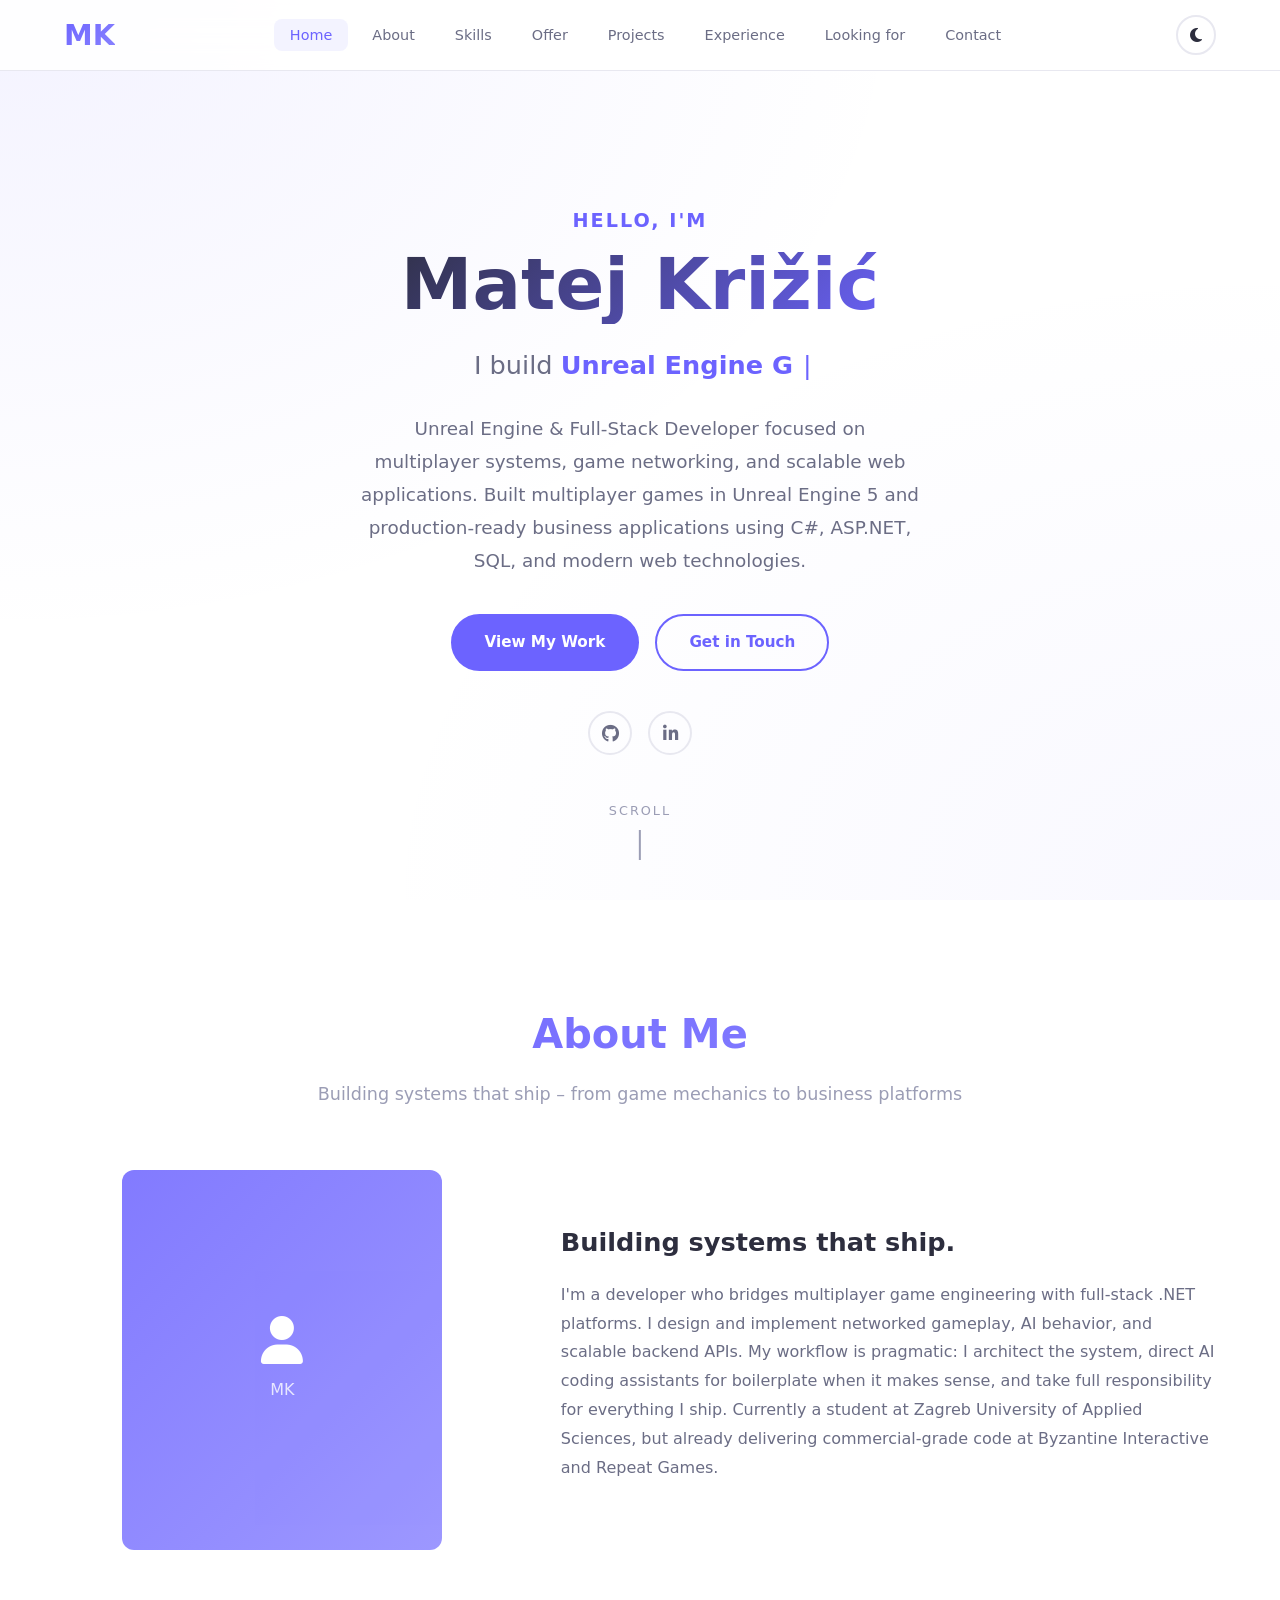
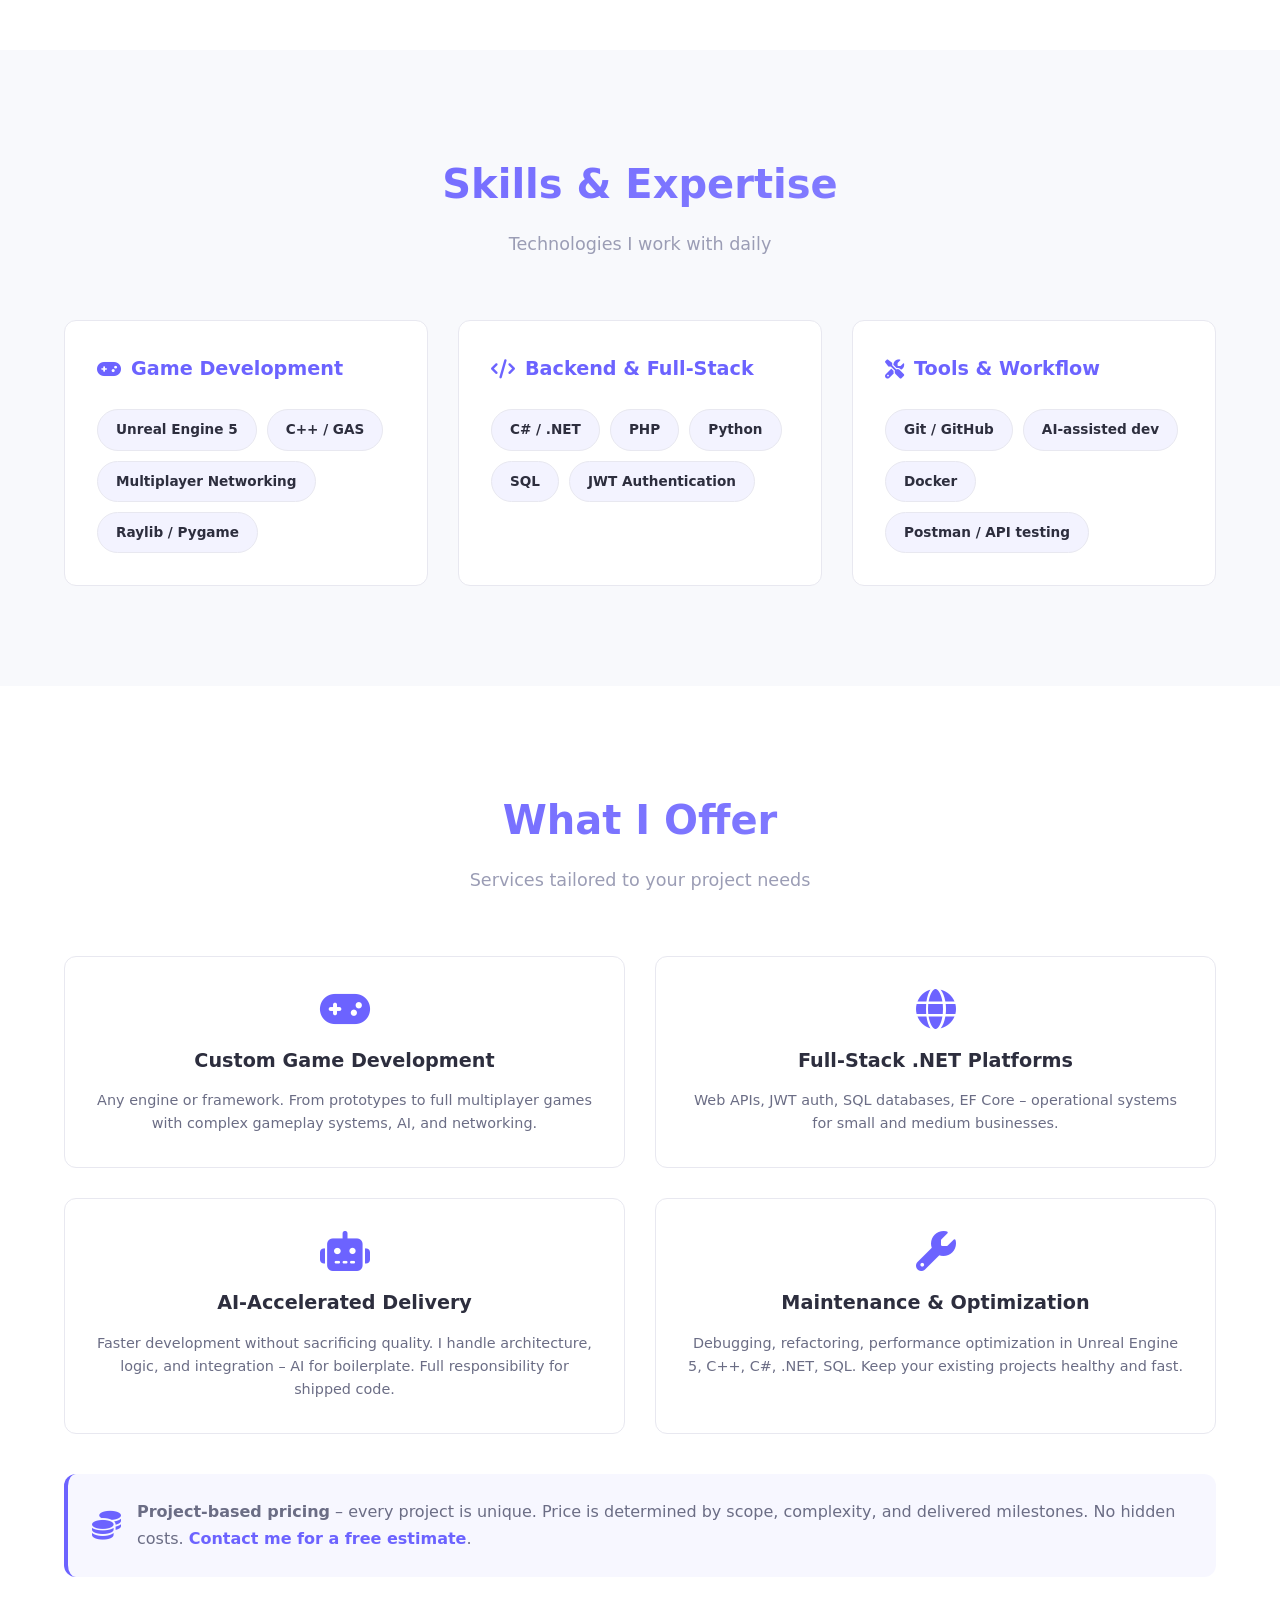
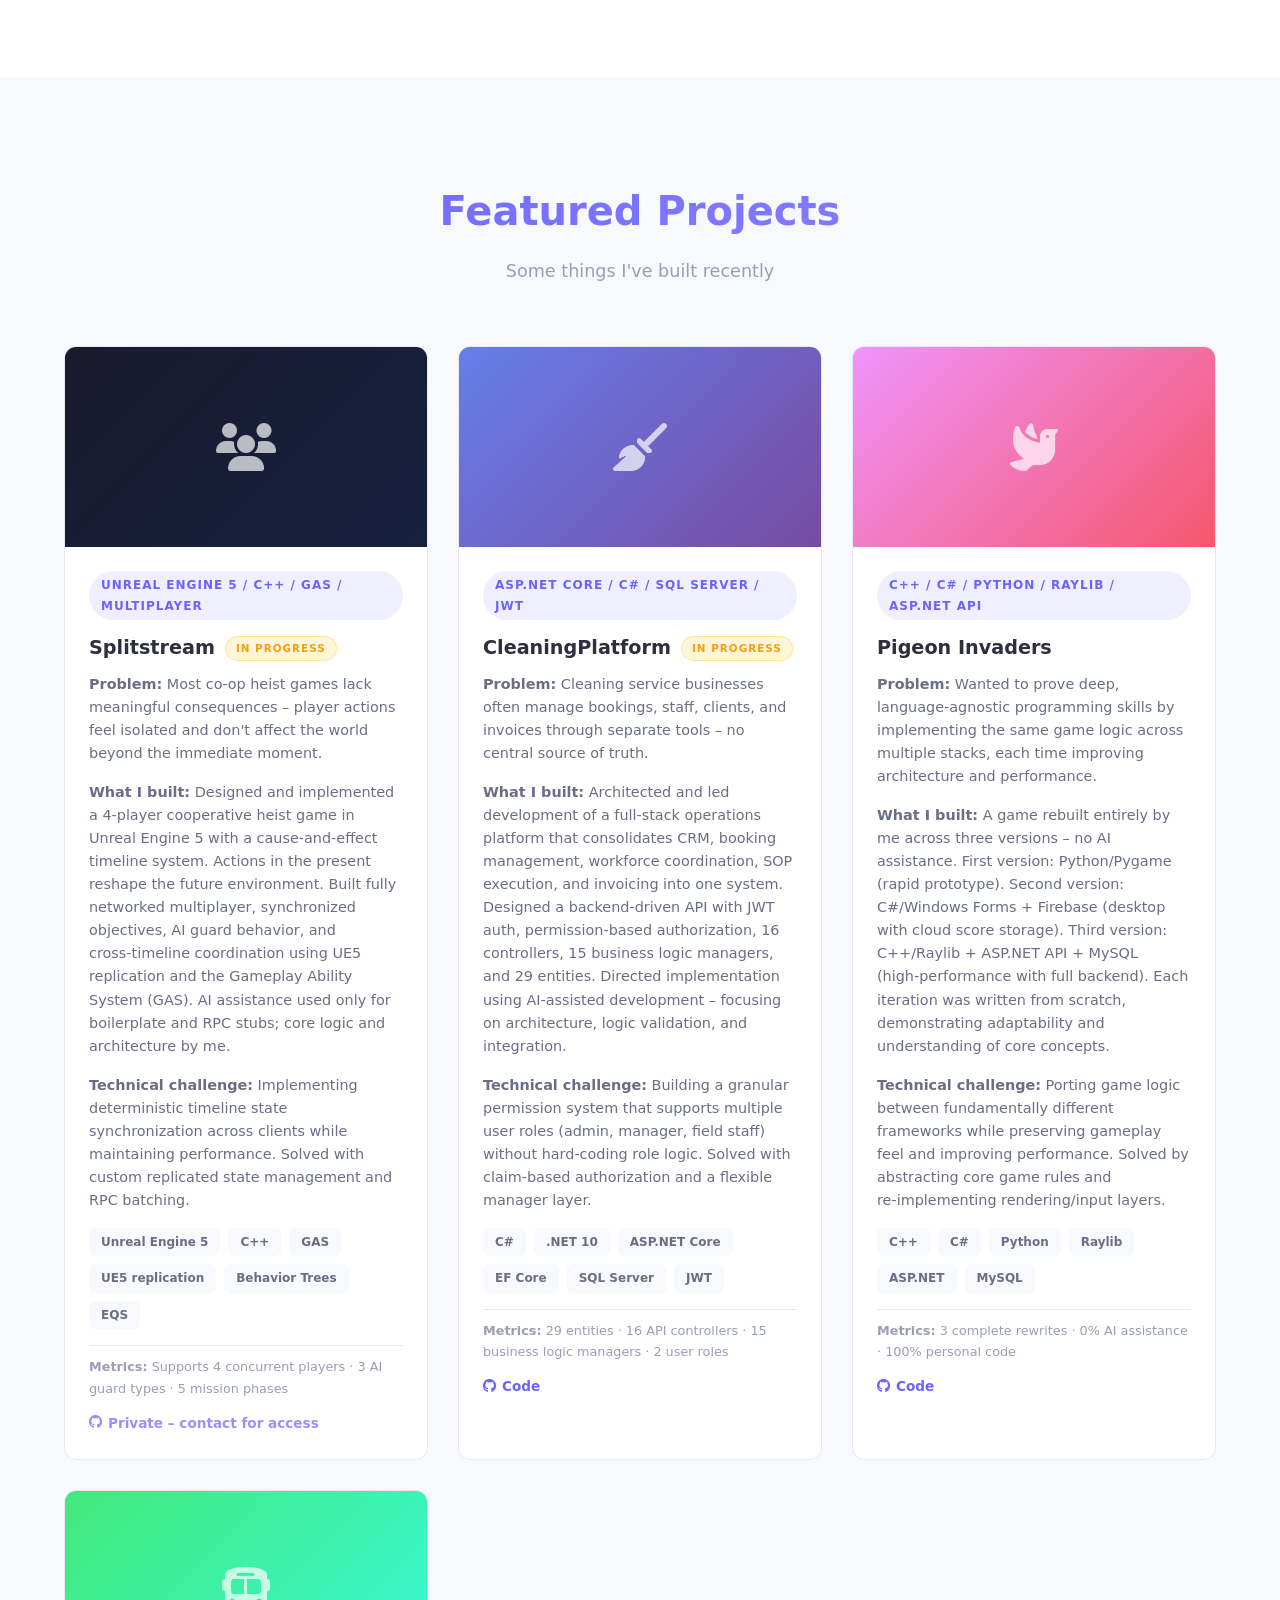
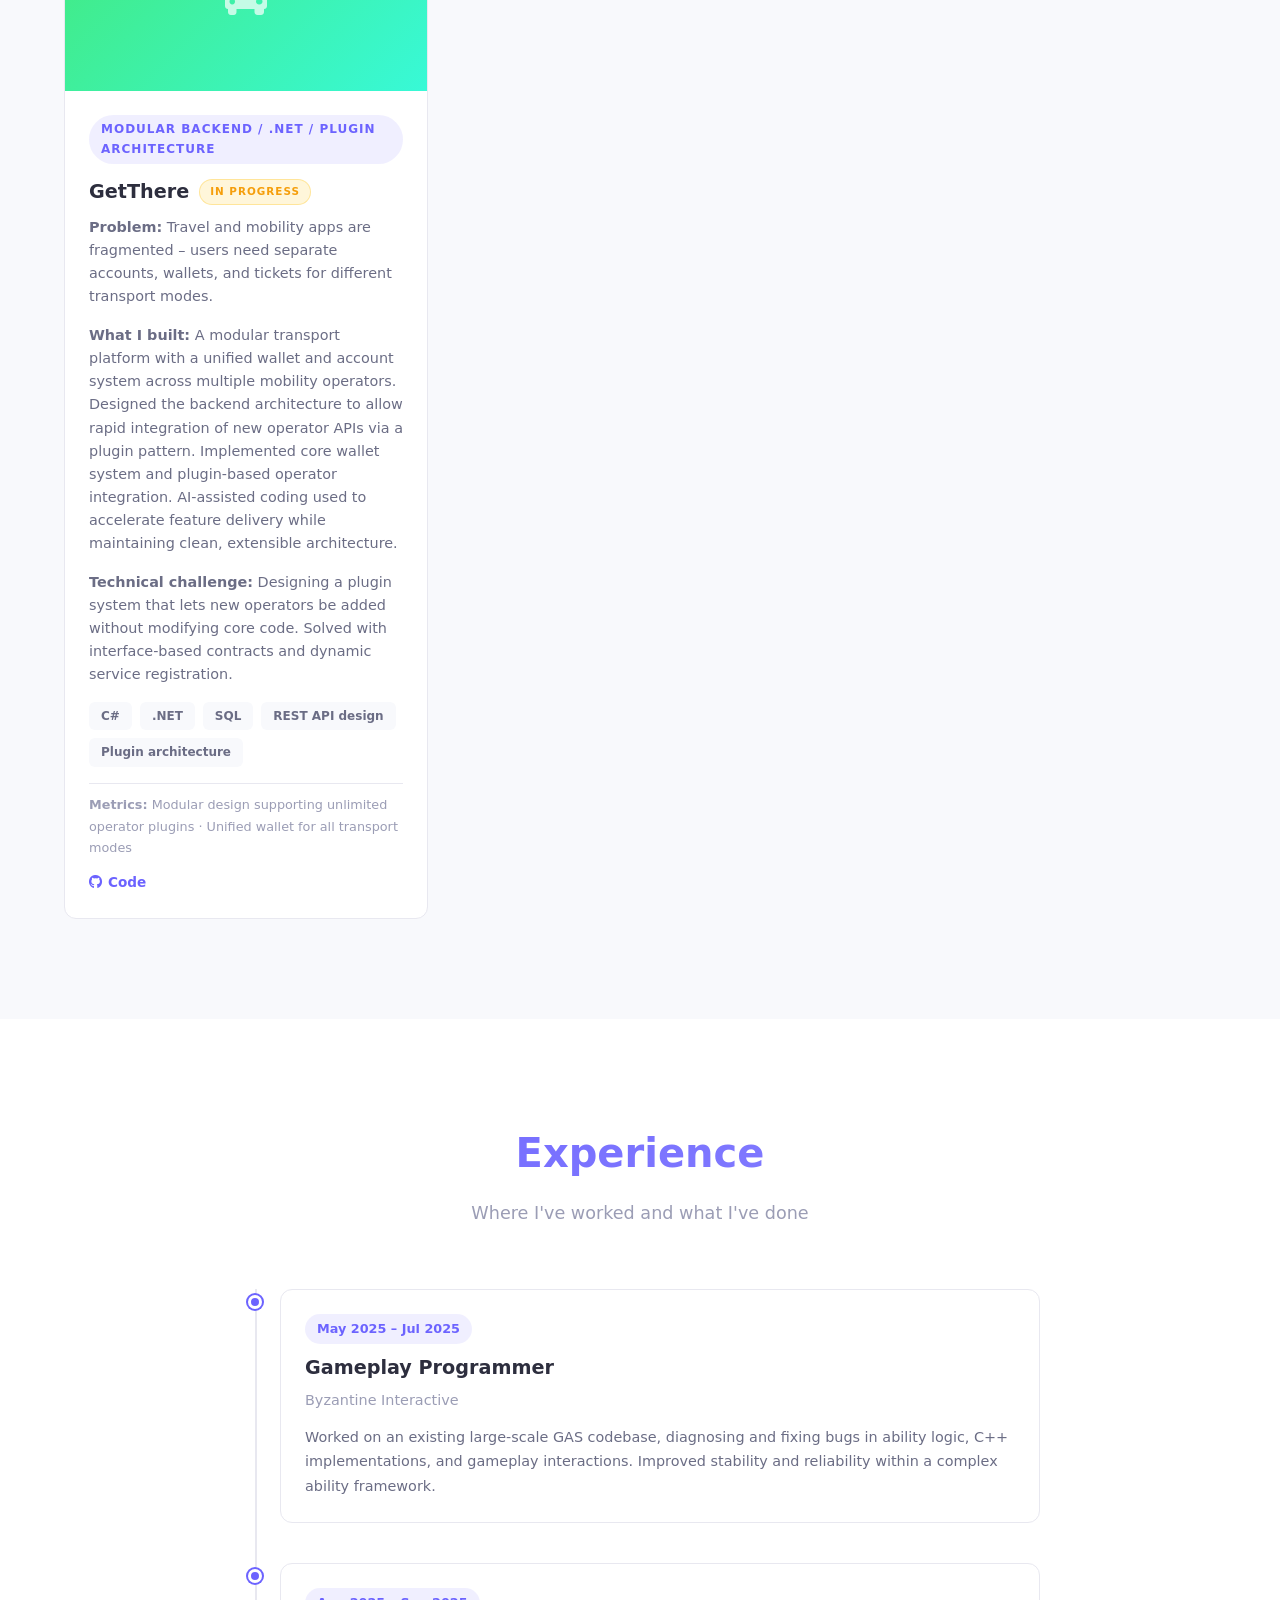
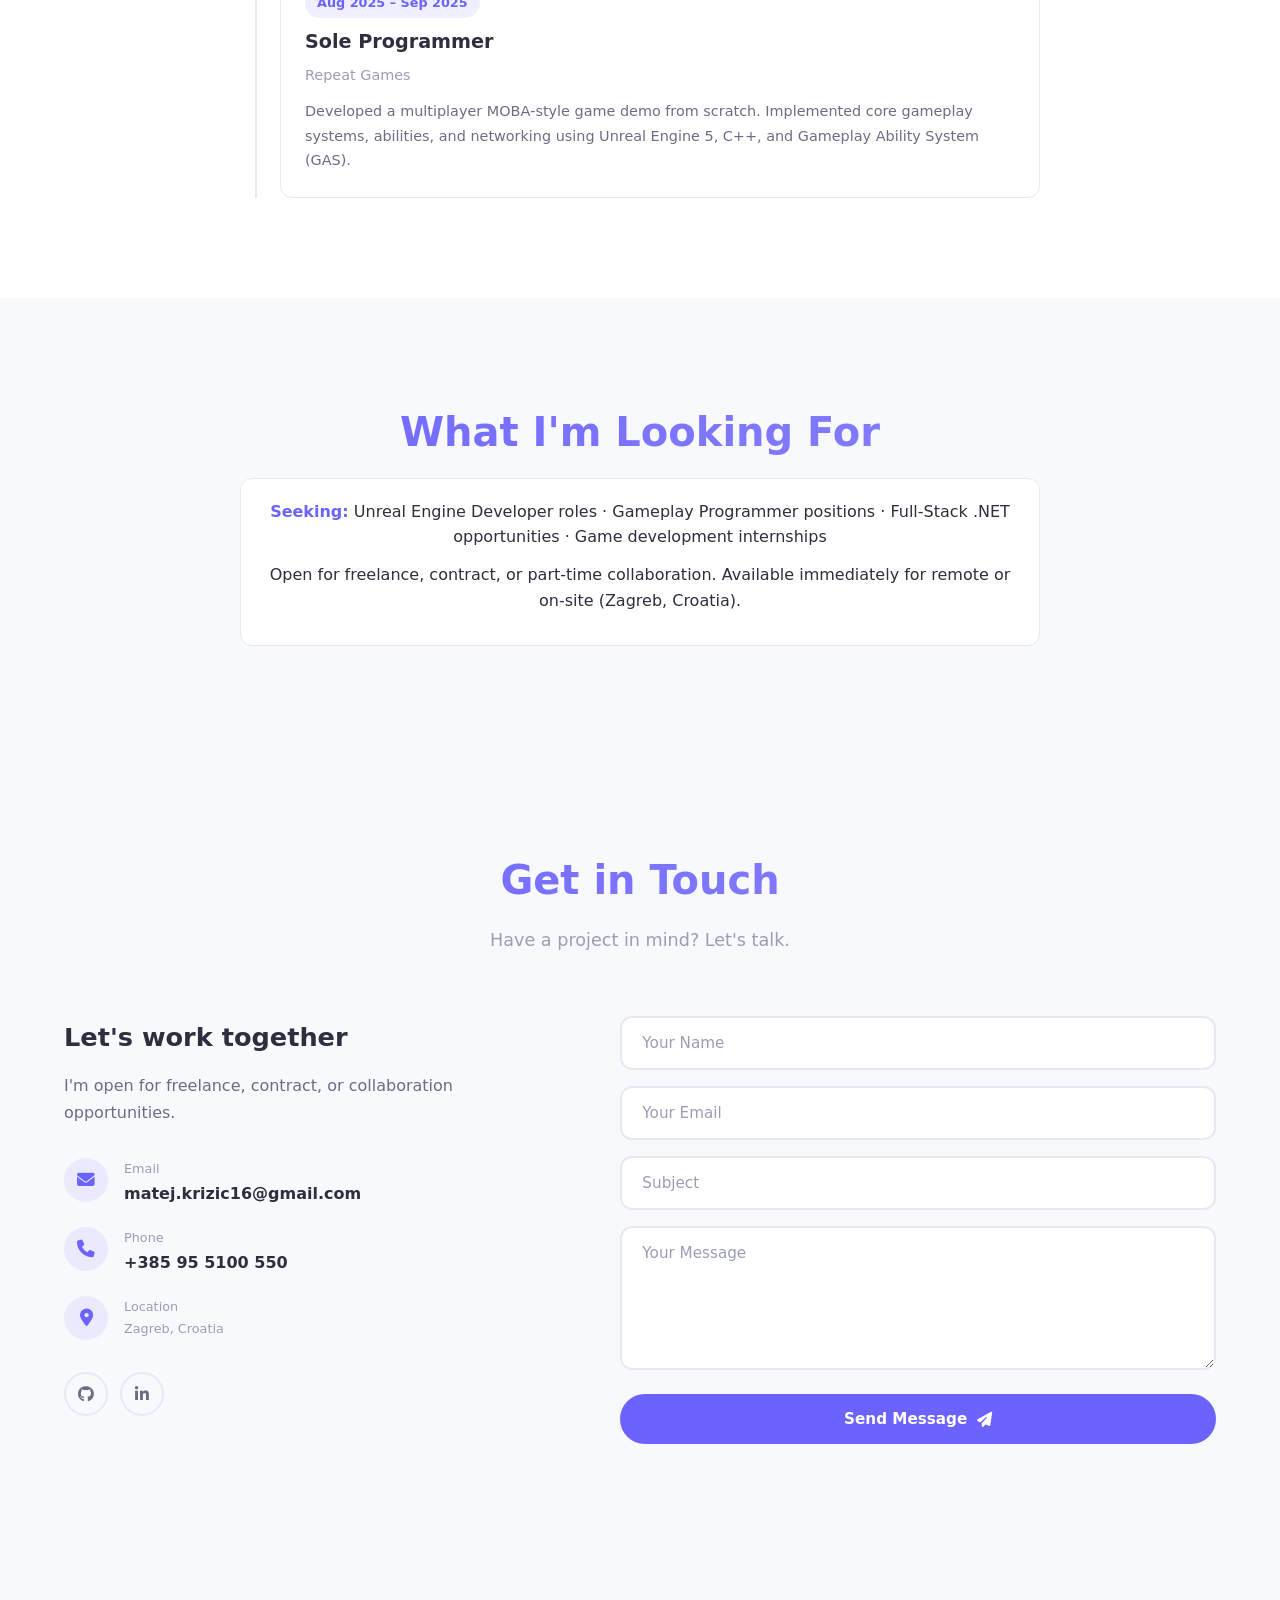
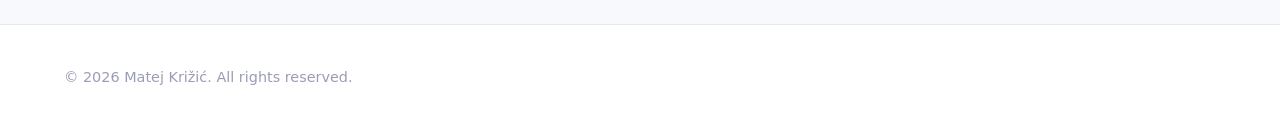
==== index.html @ d5dcfa25 "Use FormSubmit for contact form Replace the client-side simulated submit with a real POST to FormSub" ====
<!DOCTYPE html>
<html lang="en">
<head>
  <meta charset="UTF-8" />
  <meta name="viewport" content="width=device-width, initial-scale=1.0" />
  <title>Matej Križić | Game & Full‑Stack Dev</title>
  <link rel="stylesheet" href="styles.css" />
  <link rel="stylesheet" href="https://cdnjs.cloudflare.com/ajax/libs/font-awesome/6.5.0/css/all.min.css" />
</head>
<body>
  <!-- Navigation -->
  <nav class="navbar">
    <div class="nav-container">
      <a href="#" class="nav-logo">MK</a>
      <ul class="nav-menu" id="navMenu">
        <li><a href="#hero" class="nav-link active">Home</a></li>
        <li><a href="#about" class="nav-link">About</a></li>
        <li><a href="#skills" class="nav-link">Skills</a></li>
        <li><a href="#offer" class="nav-link">Offer</a></li>
        <li><a href="#projects" class="nav-link">Projects</a></li>
        <li><a href="#experience" class="nav-link">Experience</a></li>
        <li><a href="#looking" class="nav-link">Looking for</a></li>
        <li><a href="#contact" class="nav-link">Contact</a></li>
      </ul>
      <div class="nav-actions">
        <button id="themeToggle" class="theme-toggle" aria-label="Toggle theme">
          <i class="fas fa-moon"></i>
        </button>
        <button class="hamburger" id="hamburger" aria-label="Menu">
          <span></span><span></span><span></span>
        </button>
      </div>
    </div>
  </nav>

  <!-- Hero Section -->
  <section id="hero" class="hero">
    <div class="hero-bg"></div>
    <div class="hero-content">
      <p class="hero-greeting">Hello, I'm</p>
      <h1 class="hero-name">Matej Križić</h1>
      <div class="hero-tagline">
        <span class="static-text">I build </span>
        <span class="dynamic-text" id="dynamicText"></span>
        <span class="cursor">|</span>
      </div>
      <p class="hero-desc">Unreal Engine & Full‑Stack Developer focused on multiplayer systems, game networking, and scalable web applications. Built multiplayer games in Unreal Engine 5 and production‑ready business applications using C#, ASP.NET, SQL, and modern web technologies.</p>
      <div class="hero-buttons">
        <a href="#projects" class="btn btn-primary">View My Work</a>
        <a href="#contact" class="btn btn-outline">Get in Touch</a>
      </div>
      <div class="hero-socials">
        <a href="https://github.com/Traveler3114" target="_blank" aria-label="GitHub"><i class="fab fa-github"></i></a>
        <a href="https://www.linkedin.com/in/matej-kri%C5%BEi%C4%87-90550a30b/" target="_blank" aria-label="LinkedIn"><i class="fab fa-linkedin-in"></i></a>
      </div>
    </div>
    <div class="scroll-indicator">
      <span>Scroll</span>
      <div class="scroll-arrow"></div>
    </div>
  </section>

  <!-- About Section -->
  <section id="about" class="section">
    <div class="container">
      <h2 class="section-title reveal">About Me</h2>
      <p class="section-subtitle reveal">Building systems that ship – from game mechanics to business platforms</p>
      <div class="about-grid">
        <div class="about-image reveal">
          <div class="about-img-placeholder">
            <i class="fas fa-user"></i>
            <span>MK</span>
          </div>
        </div>
        <div class="about-text reveal">
          <h3>Building systems that ship.</h3>
          <p>
            I'm a developer who bridges multiplayer game engineering with full‑stack .NET platforms. I design and implement networked gameplay, AI behavior, and scalable backend APIs. My workflow is pragmatic: I architect the system, direct AI coding assistants for boilerplate when it makes sense, and take full responsibility for everything I ship. Currently a student at Zagreb University of Applied Sciences, but already delivering commercial‑grade code at Byzantine Interactive and Repeat Games.
          </p>
        </div>
      </div>
    </div>
  </section>

  <!-- Skills Section -->
  <section id="skills" class="section alt-section">
    <div class="container">
      <h2 class="section-title reveal">Skills & Expertise</h2>
      <p class="section-subtitle reveal">Technologies I work with daily</p>
      <div class="skills-grid">
        <div class="skill-category reveal">
          <h3><i class="fas fa-gamepad"></i> Game Development</h3>
          <div class="skill-tags">
            <span class="skill-tag">Unreal Engine 5</span>
            <span class="skill-tag">C++ / GAS</span>
            <span class="skill-tag">Multiplayer Networking</span>
            <span class="skill-tag">Raylib / Pygame</span>
          </div>
        </div>
        <div class="skill-category reveal">
          <h3><i class="fas fa-code"></i> Backend & Full‑Stack</h3>
          <div class="skill-tags">
            <span class="skill-tag">C# / .NET</span>
            <span class="skill-tag">PHP</span>
            <span class="skill-tag">Python</span>
            <span class="skill-tag">SQL</span>
            <span class="skill-tag">JWT Authentication</span>
          </div>
        </div>
        <div class="skill-category reveal">
          <h3><i class="fas fa-tools"></i> Tools & Workflow</h3>
          <div class="skill-tags">
            <span class="skill-tag">Git / GitHub</span>
            <span class="skill-tag">AI-assisted dev</span>
            <span class="skill-tag">Docker</span>
            <span class="skill-tag">Postman / API testing</span>
          </div>
        </div>
      </div>
    </div>
  </section>

  <!-- What I Offer Section -->
  <section id="offer" class="section">
    <div class="container">
      <h2 class="section-title reveal">What I Offer</h2>
      <p class="section-subtitle reveal">Services tailored to your project needs</p>
      <div class="offer-grid">
        <div class="offer-card reveal">
          <i class="fas fa-gamepad"></i>
          <h3>Custom Game Development</h3>
          <p>Any engine or framework. From prototypes to full multiplayer games with complex gameplay systems, AI, and networking.</p>
        </div>
        <div class="offer-card reveal">
          <i class="fas fa-globe"></i>
          <h3>Full‑Stack .NET Platforms</h3>
          <p>Web APIs, JWT auth, SQL databases, EF Core – operational systems for small and medium businesses.</p>
        </div>
        <div class="offer-card reveal">
          <i class="fas fa-robot"></i>
          <h3>AI‑Accelerated Delivery</h3>
          <p>Faster development without sacrificing quality. I handle architecture, logic, and integration – AI for boilerplate. Full responsibility for shipped code.</p>
        </div>
        <div class="offer-card reveal">
          <i class="fas fa-wrench"></i>
          <h3>Maintenance & Optimization</h3>
          <p>Debugging, refactoring, performance optimization in Unreal Engine 5, C++, C#, .NET, SQL. Keep your existing projects healthy and fast.</p>
        </div>
      </div>
      <div class="pricing-note reveal">
        <i class="fas fa-coins"></i>
        <p><strong>Project‑based pricing</strong> – every project is unique. Price is determined by scope, complexity, and delivered milestones. No hidden costs. <a href="#contact">Contact me for a free estimate</a>.</p>
      </div>
    </div>
  </section>

  <!-- Projects Section -->
  <section id="projects" class="section alt-section">
    <div class="container">
      <h2 class="section-title reveal">Featured Projects</h2>
      <p class="section-subtitle reveal">Some things I've built recently</p>
      <div class="projects-grid">
        <!-- Splitstream (private) -->
        <div class="project-card reveal" data-category="gamedev">
          <div class="project-img" style="background: linear-gradient(135deg, #1a1a2e, #16213e);">
            <i class="fas fa-users"></i>
          </div>
          <div class="project-info">
            <span class="project-tag">Unreal Engine 5 / C++ / GAS / Multiplayer</span>
            <h3>Splitstream <span class="project-status">In Progress</span></h3>
            <p><strong>Problem:</strong> Most co‑op heist games lack meaningful consequences – player actions feel isolated and don't affect the world beyond the immediate moment.</p>
            <p><strong>What I built:</strong> Designed and implemented a 4‑player cooperative heist game in Unreal Engine 5 with a cause‑and‑effect timeline system. Actions in the present reshape the future environment. Built fully networked multiplayer, synchronized objectives, AI guard behavior, and cross‑timeline coordination using UE5 replication and the Gameplay Ability System (GAS). AI assistance used only for boilerplate and RPC stubs; core logic and architecture by me.</p>
            <p><strong>Technical challenge:</strong> Implementing deterministic timeline state synchronization across clients while maintaining performance. Solved with custom replicated state management and RPC batching.</p>
            <div class="project-tech">
              <span>Unreal Engine 5</span><span>C++</span><span>GAS</span><span>UE5 replication</span><span>Behavior Trees</span><span>EQS</span>
            </div>
            <div class="project-metrics"><strong>Metrics:</strong> Supports 4 concurrent players · 3 AI guard types · 5 mission phases</div>
            <div class="project-links">
              <a href="#" class="project-link" style="opacity:0.7;"><i class="fab fa-github"></i> Private – contact for access</a>
            </div>
          </div>
        </div>

        <!-- CleaningPlatform (public) -->
        <div class="project-card reveal" data-category="fullstack">
          <div class="project-img" style="background: linear-gradient(135deg, #667eea, #764ba2);">
            <i class="fas fa-broom"></i>
          </div>
          <div class="project-info">
            <span class="project-tag">ASP.NET Core / C# / SQL Server / JWT</span>
            <h3>CleaningPlatform <span class="project-status">In Progress</span></h3>
            <p><strong>Problem:</strong> Cleaning service businesses often manage bookings, staff, clients, and invoices through separate tools – no central source of truth.</p>
            <p><strong>What I built:</strong> Architected and led development of a full‑stack operations platform that consolidates CRM, booking management, workforce coordination, SOP execution, and invoicing into one system. Designed a backend‑driven API with JWT auth, permission‑based authorization, 16 controllers, 15 business logic managers, and 29 entities. Directed implementation using AI‑assisted development – focusing on architecture, logic validation, and integration.</p>
            <p><strong>Technical challenge:</strong> Building a granular permission system that supports multiple user roles (admin, manager, field staff) without hard‑coding role logic. Solved with claim‑based authorization and a flexible manager layer.</p>
            <div class="project-tech">
              <span>C#</span><span>.NET 10</span><span>ASP.NET Core</span><span>EF Core</span><span>SQL Server</span><span>JWT</span>
            </div>
            <div class="project-metrics"><strong>Metrics:</strong> 29 entities · 16 API controllers · 15 business logic managers · 2 user roles</div>
            <div class="project-links">
              <a href="https://github.com/Traveler3114/CleaningPlatform" target="_blank" class="project-link"><i class="fab fa-github"></i> Code</a>
            </div>
          </div>
        </div>

        <!-- Pigeon Invaders (public, no AI) -->
        <div class="project-card reveal" data-category="gamedev">
          <div class="project-img" style="background: linear-gradient(135deg, #f093fb, #f5576c);">
            <i class="fas fa-dove"></i>
          </div>
          <div class="project-info">
            <span class="project-tag">C++ / C# / Python / Raylib / ASP.NET API</span>
            <h3>Pigeon Invaders</h3>
            <p><strong>Problem:</strong> Wanted to prove deep, language‑agnostic programming skills by implementing the same game logic across multiple stacks, each time improving architecture and performance.</p>
            <p><strong>What I built:</strong> A game rebuilt entirely by me across three versions – no AI assistance. First version: Python/Pygame (rapid prototype). Second version: C#/Windows Forms + Firebase (desktop with cloud score storage). Third version: C++/Raylib + ASP.NET API + MySQL (high‑performance with full backend). Each iteration was written from scratch, demonstrating adaptability and understanding of core concepts.</p>
            <p><strong>Technical challenge:</strong> Porting game logic between fundamentally different frameworks while preserving gameplay feel and improving performance. Solved by abstracting core game rules and re‑implementing rendering/input layers.</p>
            <div class="project-tech">
              <span>C++</span><span>C#</span><span>Python</span><span>Raylib</span><span>ASP.NET</span><span>MySQL</span>
            </div>
            <div class="project-metrics"><strong>Metrics:</strong> 3 complete rewrites · 0% AI assistance · 100% personal code</div>
            <div class="project-links">
              <a href="https://github.com/Traveler3114/PigeonInvaders" target="_blank" class="project-link"><i class="fab fa-github"></i> Code</a>
            </div>
          </div>
        </div>

        <!-- GetThere (public) -->
        <div class="project-card reveal" data-category="fullstack">
          <div class="project-img" style="background: linear-gradient(135deg, #43e97b, #38f9d7);">
            <i class="fas fa-bus"></i>
          </div>
          <div class="project-info">
            <span class="project-tag">Modular backend / .NET / Plugin architecture</span>
            <h3>GetThere <span class="project-status">In Progress</span></h3>
            <p><strong>Problem:</strong> Travel and mobility apps are fragmented – users need separate accounts, wallets, and tickets for different transport modes.</p>
            <p><strong>What I built:</strong> A modular transport platform with a unified wallet and account system across multiple mobility operators. Designed the backend architecture to allow rapid integration of new operator APIs via a plugin pattern. Implemented core wallet system and plugin‑based operator integration. AI‑assisted coding used to accelerate feature delivery while maintaining clean, extensible architecture.</p>
            <p><strong>Technical challenge:</strong> Designing a plugin system that lets new operators be added without modifying core code. Solved with interface‑based contracts and dynamic service registration.</p>
            <div class="project-tech">
              <span>C#</span><span>.NET</span><span>SQL</span><span>REST API design</span><span>Plugin architecture</span>
            </div>
            <div class="project-metrics"><strong>Metrics:</strong> Modular design supporting unlimited operator plugins · Unified wallet for all transport modes</div>
            <div class="project-links">
              <a href="https://github.com/Traveler3114/GetThere" target="_blank" class="project-link"><i class="fab fa-github"></i> Code</a>
            </div>
          </div>
        </div>
      </div>
    </div>
  </section>

  <!-- Experience Section -->
  <section id="experience" class="section">
    <div class="container">
      <h2 class="section-title reveal">Experience</h2>
      <p class="section-subtitle reveal">Where I've worked and what I've done</p>
      <div class="timeline">
        <div class="timeline-item reveal">
          <div class="timeline-dot"></div>
          <div class="timeline-content">
            <span class="timeline-year">May 2025 – Jul 2025</span>
            <h3>Gameplay Programmer</h3>
            <span class="timeline-company">Byzantine Interactive</span>
            <p>Worked on an existing large‑scale GAS codebase, diagnosing and fixing bugs in ability logic, C++ implementations, and gameplay interactions. Improved stability and reliability within a complex ability framework.</p>
          </div>
        </div>
        <div class="timeline-item reveal">
          <div class="timeline-dot"></div>
          <div class="timeline-content">
            <span class="timeline-year">Aug 2025 – Sep 2025</span>
            <h3>Sole Programmer</h3>
            <span class="timeline-company">Repeat Games</span>
            <p>Developed a multiplayer MOBA‑style game demo from scratch. Implemented core gameplay systems, abilities, and networking using Unreal Engine 5, C++, and Gameplay Ability System (GAS).</p>
          </div>
        </div>
      </div>
    </div>
  </section>

  <!-- What I'm looking for section -->
  <section id="looking" class="section alt-section">
    <div class="container">
      <h2 class="section-title reveal">What I'm Looking For</h2>
      <div class="looking-content reveal">
        <p><strong>Seeking:</strong> Unreal Engine Developer roles · Gameplay Programmer positions · Full‑Stack .NET opportunities · Game development internships</p>
        <p>Open for freelance, contract, or part‑time collaboration. Available immediately for remote or on‑site (Zagreb, Croatia).</p>
      </div>
    </div>
  </section>

    <!-- Contact Section -->
  <section id="contact" class="section alt-section">
    <div class="container">
      <h2 class="section-title reveal">Get in Touch</h2>
      <p class="section-subtitle reveal">Have a project in mind? Let's talk.</p>
      <div class="contact-grid">
        <div class="contact-info reveal">
          <h3>Let's work together</h3>
          <p>I'm open for freelance, contract, or collaboration opportunities.</p>
          <div class="contact-detail">
            <i class="fas fa-envelope"></i>
            <div>
              <span>Email</span>
              <a href="mailto:matej.krizic16@gmail.com">matej.krizic16@gmail.com</a>
            </div>
          </div>
          <div class="contact-detail">
            <i class="fas fa-phone"></i>
            <div>
              <span>Phone</span>
              <a href="tel:+385955100550">+385 95 5100 550</a>
            </div>
          </div>
          <div class="contact-detail">
            <i class="fas fa-map-marker-alt"></i>
            <div>
              <span>Location</span>
              <span>Zagreb, Croatia</span>
            </div>
          </div>
          <div class="contact-socials">
            <a href="https://github.com/Traveler3114" target="_blank" aria-label="GitHub"><i class="fab fa-github"></i></a>
            <a href="https://www.linkedin.com/in/matej-kri%C5%BEi%C4%87-90550a30b/" target="_blank" aria-label="LinkedIn"><i class="fab fa-linkedin-in"></i></a>
          </div>
        </div>
        <form class="contact-form reveal" action="https://formsubmit.co/matej.krizic16@gmail.com" method="POST">
          <!-- FormSubmit configuration -->
          <input type="hidden" name="_captcha" value="false">
          <input type="hidden" name="_subject" value="New message from your portfolio!">
          <div class="form-group">
            <input type="text" name="name" id="name" placeholder="Your Name" required />
          </div>
          <div class="form-group">
            <input type="email" name="email" id="email" placeholder="Your Email" required />
          </div>
          <div class="form-group">
            <input type="text" name="subject" id="subject" placeholder="Subject" />
          </div>
          <div class="form-group">
            <textarea name="message" id="message" rows="6" placeholder="Your Message" required></textarea>
          </div>
          <button type="submit" class="btn btn-primary btn-block">
            <span>Send Message</span>
            <i class="fas fa-paper-plane"></i>
          </button>
        </form>
      </div>
    </div>
  </section>

  <!-- Footer -->
  <footer class="footer">
    <div class="container">
      <div class="footer-content">
        <p>&copy; 2026 Matej Križić. All rights reserved.</p>
      </div>
    </div>
  </footer>

  <!-- Back to Top -->
  <button id="backToTop" class="back-to-top" aria-label="Back to top">
    <i class="fas fa-arrow-up"></i>
  </button>

  <script src="script.js"></script>
</body>
</html>
---- styles.css ----
/* ========== CSS Variables ========== */
:root {
  --primary: #6c63ff;
  --primary-dark: #5a52d5;
  --primary-light: #8b85ff;
  --bg: #ffffff;
  --bg-alt: #f8f9fc;
  --text: #2d2e3e;
  --text-light: #6b6d85;
  --text-muted: #9b9db5;
  --border: #e8e8f0;
  --card-bg: #ffffff;
  --nav-bg: rgba(255, 255, 255, 0.9);
  --shadow: 0 4px 20px rgba(0, 0, 0, 0.06);
  --shadow-lg: 0 12px 40px rgba(0, 0, 0, 0.1);
  --radius: 12px;
  --transition: 0.3s cubic-bezier(0.4, 0, 0.2, 1);
  --font: 'Segoe UI', system-ui, -apple-system, sans-serif;
}

[data-theme="dark"] {
  --primary: #8b85ff;
  --primary-dark: #6c63ff;
  --primary-light: #a8a3ff;
  --bg: #0f0f1a;
  --bg-alt: #1a1a2e;
  --text: #e8e8f0;
  --text-light: #a0a0b8;
  --text-muted: #6b6d85;
  --border: #2a2a3e;
  --card-bg: #1a1a2e;
  --nav-bg: rgba(15, 15, 26, 0.9);
  --shadow: 0 4px 20px rgba(0, 0, 0, 0.3);
  --shadow-lg: 0 12px 40px rgba(0, 0, 0, 0.5);
}

/* ========== Reset & Base ========== */
*, *::before, *::after {
  margin: 0;
  padding: 0;
  box-sizing: border-box;
}

html {
  scroll-behavior: smooth;
  font-size: 16px;
}

body {
  font-family: var(--font);
  background: var(--bg);
  color: var(--text);
  line-height: 1.7;
  overflow-x: hidden;
  transition: background var(--transition), color var(--transition);
}

a {
  color: inherit;
  text-decoration: none;
}

ul { list-style: none; }

img { max-width: 100%; display: block; }

.container {
  max-width: 1200px;
  margin: 0 auto;
  padding: 0 24px;
}

.section {
  padding: 100px 0;
  position: relative;
}

.alt-section {
  background: var(--bg-alt);
}

.section-title {
  font-size: 2.5rem;
  font-weight: 800;
  text-align: center;
  margin-bottom: 12px;
  background: linear-gradient(135deg, var(--primary), var(--primary-light));
  -webkit-background-clip: text;
  -webkit-text-fill-color: transparent;
  background-clip: text;
}

.section-subtitle {
  text-align: center;
  color: var(--text-muted);
  margin-bottom: 60px;
  font-size: 1.1rem;
}

/* ========== Reveal Animation ========== */
.reveal {
  opacity: 0;
  transform: translateY(40px);
  transition: opacity 0.7s ease, transform 0.7s ease;
}

.reveal.visible {
  opacity: 1;
  transform: translateY(0);
}

/* ========== Buttons ========== */
.btn {
  display: inline-flex;
  align-items: center;
  gap: 10px;
  padding: 14px 32px;
  border-radius: 50px;
  font-weight: 600;
  font-size: 0.95rem;
  border: 2px solid transparent;
  cursor: pointer;
  transition: all var(--transition);
  font-family: var(--font);
}

.btn-primary {
  background: var(--primary);
  color: #fff;
  border-color: var(--primary);
}

.btn-primary:hover {
  background: var(--primary-dark);
  border-color: var(--primary-dark);
  transform: translateY(-2px);
  box-shadow: 0 8px 24px rgba(108, 99, 255, 0.35);
}

.btn-outline {
  background: transparent;
  color: var(--primary);
  border-color: var(--primary);
}

.btn-outline:hover {
  background: var(--primary);
  color: #fff;
  transform: translateY(-2px);
}

.btn-block {
  width: 100%;
  justify-content: center;
}

/* ========== Navigation ========== */
.navbar {
  position: fixed;
  top: 0;
  left: 0;
  right: 0;
  z-index: 1000;
  background: var(--nav-bg);
  backdrop-filter: blur(20px);
  -webkit-backdrop-filter: blur(20px);
  border-bottom: 1px solid var(--border);
  transition: all var(--transition);
}

.nav-container {
  max-width: 1200px;
  margin: 0 auto;
  padding: 0 24px;
  display: flex;
  align-items: center;
  justify-content: space-between;
  height: 70px;
}

.nav-logo {
  font-size: 1.8rem;
  font-weight: 800;
  background: linear-gradient(135deg, var(--primary), var(--primary-light));
  -webkit-background-clip: text;
  -webkit-text-fill-color: transparent;
  background-clip: text;
}

.nav-menu {
  display: flex;
  gap: 8px;
}

.nav-link {
  padding: 8px 16px;
  border-radius: 8px;
  font-weight: 500;
  color: var(--text-light);
  transition: all var(--transition);
  font-size: 0.9rem;
}

.nav-link:hover,
.nav-link.active {
  color: var(--primary);
  background: rgba(108, 99, 255, 0.08);
}

.nav-actions {
  display: flex;
  align-items: center;
  gap: 12px;
}

.theme-toggle {
  background: none;
  border: 2px solid var(--border);
  border-radius: 50%;
  width: 40px;
  height: 40px;
  display: flex;
  align-items: center;
  justify-content: center;
  cursor: pointer;
  color: var(--text);
  font-size: 1rem;
  transition: all var(--transition);
}

.theme-toggle:hover {
  border-color: var(--primary);
  color: var(--primary);
}

.hamburger {
  display: none;
  background: none;
  border: none;
  cursor: pointer;
  flex-direction: column;
  gap: 5px;
  padding: 4px;
}

.hamburger span {
  display: block;
  width: 24px;
  height: 2px;
  background: var(--text);
  border-radius: 2px;
  transition: all var(--transition);
}

.hamburger.active span:nth-child(1) {
  transform: rotate(45deg) translate(5px, 5px);
}

.hamburger.active span:nth-child(2) {
  opacity: 0;
}

.hamburger.active span:nth-child(3) {
  transform: rotate(-45deg) translate(5px, -5px);
}

/* ========== Hero ========== */
.hero {
  min-height: 100vh;
  display: flex;
  align-items: center;
  justify-content: center;
  position: relative;
  padding: 120px 24px 60px;
  overflow: hidden;
}

.hero-bg {
  position: absolute;
  inset: 0;
  background: radial-gradient(ellipse at top left, rgba(108, 99, 255, 0.08), transparent 50%),
              radial-gradient(ellipse at bottom right, rgba(139, 133, 255, 0.06), transparent 50%);
  pointer-events: none;
}

.hero-content {
  text-align: center;
  max-width: 800px;
  position: relative;
  z-index: 1;
}

.hero-greeting {
  font-size: 1.2rem;
  color: var(--primary);
  font-weight: 600;
  margin-bottom: 8px;
  letter-spacing: 2px;
  text-transform: uppercase;
}

.hero-name {
  font-size: 4.5rem;
  font-weight: 900;
  line-height: 1.1;
  margin-bottom: 20px;
  background: linear-gradient(135deg, var(--text), var(--primary));
  -webkit-background-clip: text;
  -webkit-text-fill-color: transparent;
  background-clip: text;
}

.hero-tagline {
  font-size: 1.6rem;
  margin-bottom: 24px;
  color: var(--text-light);
}

.static-text {
  font-weight: 400;
}

.dynamic-text {
  color: var(--primary);
  font-weight: 700;
}

.cursor {
  display: inline-block;
  width: 3px;
  margin-left: 2px;
  animation: blink 0.8s step-end infinite;
  color: var(--primary);
}

@keyframes blink {
  50% { opacity: 0; }
}

.hero-desc {
  font-size: 1.15rem;
  color: var(--text-light);
  max-width: 560px;
  margin: 0 auto 36px;
  line-height: 1.8;
}

.hero-buttons {
  display: flex;
  gap: 16px;
  justify-content: center;
  flex-wrap: wrap;
  margin-bottom: 40px;
}

.hero-socials {
  display: flex;
  gap: 16px;
  justify-content: center;
}

.hero-socials a {
  width: 44px;
  height: 44px;
  display: flex;
  align-items: center;
  justify-content: center;
  border-radius: 50%;
  border: 2px solid var(--border);
  color: var(--text-light);
  font-size: 1.1rem;
  transition: all var(--transition);
}

.hero-socials a:hover {
  border-color: var(--primary);
  color: var(--primary);
  transform: translateY(-3px);
}

.scroll-indicator {
  position: absolute;
  bottom: 40px;
  left: 50%;
  transform: translateX(-50%);
  display: flex;
  flex-direction: column;
  align-items: center;
  gap: 8px;
  color: var(--text-muted);
  font-size: 0.8rem;
  letter-spacing: 2px;
  text-transform: uppercase;
}

.scroll-arrow {
  width: 2px;
  height: 30px;
  background: var(--text-muted);
  position: relative;
  overflow: hidden;
}

.scroll-arrow::after {
  content: '';
  position: absolute;
  top: -100%;
  left: 0;
  right: 0;
  height: 100%;
  background: var(--primary);
  animation: scrollDown 2s ease-in-out infinite;
}

@keyframes scrollDown {
  0% { top: -100%; }
  50% { top: 100%; }
  100% { top: 100%; }
}

/* ========== About ========== */
.about-grid {
  display: grid;
  grid-template-columns: 1fr 1.5fr;
  gap: 60px;
  align-items: center;
}

.about-image {
  display: flex;
  justify-content: center;
}

.about-img-placeholder {
  width: 320px;
  height: 380px;
  border-radius: var(--radius);
  background: linear-gradient(135deg, var(--primary), var(--primary-light));
  display: flex;
  flex-direction: column;
  align-items: center;
  justify-content: center;
  gap: 12px;
  color: #fff;
  font-size: 3rem;
  opacity: 0.85;
}

.about-img-placeholder span {
  font-size: 1rem;
  font-weight: 500;
  opacity: 0.8;
}

.about-text h3 {
  font-size: 1.6rem;
  margin-bottom: 16px;
}

.about-text {
  max-width: 65ch;
}

.about-text p {
  color: var(--text-light);
  margin-bottom: 16px;
  line-height: 1.8;
}

.about-stats {
  display: grid;
  grid-template-columns: repeat(4, 1fr);
  gap: 16px;
  margin-top: 32px;
}

.stat {
  text-align: center;
  padding: 20px 12px;
  background: var(--card-bg);
  border-radius: var(--radius);
  border: 1px solid var(--border);
  transition: all var(--transition);
}

.stat:hover {
  transform: translateY(-4px);
  box-shadow: var(--shadow);
}

.stat-number {
  font-size: 2rem;
  font-weight: 800;
  color: var(--primary);
  display: block;
}

.stat-label {
  font-size: 0.85rem;
  color: var(--text-muted);
  font-weight: 500;
}

/* ========== Skills ========== */
.skills-grid {
  display: grid;
  grid-template-columns: repeat(3, 1fr);
  gap: 30px;
}

.skill-category {
  background: var(--card-bg);
  border: 1px solid var(--border);
  border-radius: var(--radius);
  padding: 32px;
  transition: all var(--transition);
}

.skill-category:hover {
  box-shadow: var(--shadow-lg);
  transform: translateY(-4px);
}

.skill-category h3 {
  font-size: 1.2rem;
  margin-bottom: 24px;
  display: flex;
  align-items: center;
  gap: 10px;
  color: var(--primary);
}

.skill-tags {
  display: flex;
  flex-wrap: wrap;
  gap: 10px;
}

.skill-tag {
  padding: 8px 18px;
  background: rgba(108, 99, 255, 0.08);
  color: var(--text);
  border: 1px solid var(--border);
  border-radius: 50px;
  font-size: 0.85rem;
  font-weight: 600;
  transition: all var(--transition);
}

.skill-tag:hover {
  background: var(--primary);
  color: #fff;
  border-color: var(--primary);
  transform: translateY(-2px);
}

/* ========== What I Offer ========== */
.offer-grid {
  display: grid;
  grid-template-columns: repeat(2, 1fr);
  gap: 30px;
  margin-bottom: 40px;
}

.offer-card {
  background: var(--card-bg);
  border: 1px solid var(--border);
  border-radius: var(--radius);
  padding: 32px;
  text-align: center;
  transition: all var(--transition);
}

.offer-card:hover {
  transform: translateY(-5px);
  box-shadow: var(--shadow-lg);
}

.offer-card i {
  font-size: 2.5rem;
  color: var(--primary);
  margin-bottom: 16px;
}

.offer-card h3 {
  font-size: 1.2rem;
  margin-bottom: 12px;
}

.offer-card p {
  color: var(--text-light);
  font-size: 0.9rem;
  line-height: 1.6;
}

.pricing-note {
  background: rgba(108, 99, 255, 0.05);
  border-left: 4px solid var(--primary);
  border-radius: var(--radius);
  padding: 24px;
  display: flex;
  align-items: center;
  gap: 16px;
  flex-wrap: wrap;
}

.pricing-note i {
  font-size: 1.8rem;
  color: var(--primary);
}

.pricing-note p {
  flex: 1;
  color: var(--text-light);
  margin: 0;
}

.pricing-note a {
  color: var(--primary);
  font-weight: 600;
}

@media (max-width: 768px) {
  .offer-grid {
    grid-template-columns: 1fr;
  }
}

/* ========== Projects ========== */
.filter-buttons {
  display: flex;
  justify-content: center;
  gap: 12px;
  margin-bottom: 40px;
  flex-wrap: wrap;
}

.filter-btn {
  padding: 10px 24px;
  border: 2px solid var(--border);
  background: transparent;
  border-radius: 50px;
  font-weight: 600;
  font-size: 0.85rem;
  cursor: pointer;
  transition: all var(--transition);
  color: var(--text-light);
  font-family: var(--font);
}

.filter-btn.active,
.filter-btn:hover {
  background: var(--primary);
  border-color: var(--primary);
  color: #fff;
}

.projects-grid {
  display: grid;
  grid-template-columns: repeat(3, 1fr);
  gap: 30px;
}

.project-card {
  background: var(--card-bg);
  border: 1px solid var(--border);
  border-radius: var(--radius);
  overflow: hidden;
  transition: all var(--transition);
}

.project-card:hover {
  transform: translateY(-6px);
  box-shadow: var(--shadow-lg);
}

.project-card.hidden {
  display: none;
}

.project-img {
  height: 200px;
  display: flex;
  align-items: center;
  justify-content: center;
  font-size: 3rem;
  color: rgba(255, 255, 255, 0.7);
}

.project-info {
  padding: 24px;
}

.project-tag {
  display: inline-block;
  padding: 4px 12px;
  background: rgba(108, 99, 255, 0.1);
  color: var(--primary);
  border-radius: 50px;
  font-size: 0.75rem;
  font-weight: 700;
  text-transform: uppercase;
  letter-spacing: 1px;
  margin-bottom: 12px;
}

.project-info h3 {
  font-size: 1.2rem;
  margin-bottom: 8px;
  display: flex;
  align-items: center;
  gap: 10px;
  flex-wrap: wrap;
}

.project-status {
  font-size: 0.65rem;
  font-weight: 700;
  text-transform: uppercase;
  letter-spacing: 1px;
  padding: 3px 10px;
  border-radius: 50px;
  background: rgba(255, 193, 7, 0.15);
  color: #f59e0b;
  border: 1px solid rgba(255, 193, 7, 0.3);
}

.project-info p {
  color: var(--text-light);
  font-size: 0.9rem;
  margin-bottom: 16px;
  line-height: 1.6;
}

.project-tech {
  display: flex;
  flex-wrap: wrap;
  gap: 8px;
  margin-bottom: 16px;
}

.project-tech span {
  padding: 4px 12px;
  background: var(--bg-alt);
  border-radius: 6px;
  font-size: 0.75rem;
  font-weight: 600;
  color: var(--text-light);
  overflow-wrap: break-word;
}

.project-links {
  display: flex;
  gap: 16px;
}

.project-metrics {
  margin: 12px 0;
  font-size: 0.8rem;
  color: var(--text-muted);
  border-top: 1px solid var(--border);
  padding-top: 10px;
}

.looking-content {
  max-width: 800px;
  margin: 0 auto;
  text-align: center;
  padding: 20px;
  background: var(--card-bg);
  border-radius: var(--radius);
  border: 1px solid var(--border);
}

.looking-content p {
  margin-bottom: 12px;
  line-height: 1.6;
}

.looking-content strong {
  color: var(--primary);
}

.project-link {
  font-size: 0.85rem;
  font-weight: 600;
  color: var(--primary);
  display: flex;
  align-items: center;
  gap: 6px;
  transition: all var(--transition);
}

.project-link:hover {
  color: var(--primary-dark);
  gap: 10px;
}

/* ========== Experience / Timeline ========== */
.timeline {
  position: relative;
  max-width: 800px;
  margin: 0 auto;
  padding-left: 40px;
}

.timeline::before {
  content: '';
  position: absolute;
  left: 15px;
  top: 0;
  bottom: 0;
  width: 2px;
  background: var(--border);
}

.timeline-item {
  position: relative;
  padding-bottom: 40px;
}

.timeline-item:last-child {
  padding-bottom: 0;
}

.timeline-dot {
  position: absolute;
  left: -32px;
  top: 6px;
  width: 14px;
  height: 14px;
  border-radius: 50%;
  background: var(--primary);
  border: 3px solid var(--bg);
  box-shadow: 0 0 0 2px var(--primary);
  z-index: 1;
}

.timeline-content {
  background: var(--card-bg);
  border: 1px solid var(--border);
  border-radius: var(--radius);
  padding: 24px;
  transition: all var(--transition);
}

.timeline-content:hover {
  box-shadow: var(--shadow);
}

.timeline-year {
  display: inline-block;
  padding: 4px 12px;
  background: rgba(108, 99, 255, 0.1);
  color: var(--primary);
  border-radius: 50px;
  font-size: 0.8rem;
  font-weight: 700;
  margin-bottom: 8px;
}

.timeline-content h3 {
  font-size: 1.2rem;
  margin-bottom: 4px;
}

.timeline-company {
  display: block;
  color: var(--text-muted);
  font-size: 0.9rem;
  margin-bottom: 12px;
  font-weight: 500;
}

.timeline-content p {
  color: var(--text-light);
  font-size: 0.9rem;
  line-height: 1.7;
}

/* ========== Testimonials ========== */
.testimonials-slider {
  max-width: 700px;
  margin: 0 auto;
  position: relative;
  min-height: 260px;
}

.testimonial-card {
  background: var(--card-bg);
  border: 1px solid var(--border);
  border-radius: var(--radius);
  padding: 40px;
  text-align: center;
  display: none;
  animation: fadeSlideIn 0.5s ease;
}

.testimonial-card.active {
  display: block;
}

@keyframes fadeSlideIn {
  from {
    opacity: 0;
    transform: translateY(20px);
  }
  to {
    opacity: 1;
    transform: translateY(0);
  }
}

.testimonial-card .fa-quote-left {
  font-size: 2rem;
  color: var(--primary);
  opacity: 0.3;
  margin-bottom: 16px;
}

.testimonial-card p {
  color: var(--text-light);
  font-size: 1.05rem;
  line-height: 1.8;
  margin-bottom: 24px;
  font-style: italic;
}

.testimonial-author {
  display: flex;
  align-items: center;
  justify-content: center;
  gap: 12px;
}

.testimonial-avatar {
  width: 48px;
  height: 48px;
  border-radius: 50%;
  background: linear-gradient(135deg, var(--primary), var(--primary-light));
  color: #fff;
  display: flex;
  align-items: center;
  justify-content: center;
  font-weight: 700;
  font-size: 0.9rem;
}

.testimonial-author strong {
  display: block;
  font-size: 0.95rem;
}

.testimonial-author span {
  color: var(--text-muted);
  font-size: 0.8rem;
}

.testimonial-nav {
  display: flex;
  justify-content: center;
  gap: 10px;
  margin-top: 24px;
}

.testimonial-dot {
  width: 12px;
  height: 12px;
  border-radius: 50%;
  border: 2px solid var(--border);
  background: transparent;
  cursor: pointer;
  transition: all var(--transition);
}

.testimonial-dot.active {
  background: var(--primary);
  border-color: var(--primary);
}

/* ========== Contact ========== */
#contact {
  padding: 100px 0 180px;
  min-height: 85vh;
}

.contact-grid {
  display: grid;
  grid-template-columns: 1fr 1.2fr;
  gap: 60px;
  align-items: start;
}

.contact-info h3 {
  font-size: 1.6rem;
  margin-bottom: 12px;
}

.contact-info > p {
  color: var(--text-light);
  margin-bottom: 32px;
}

.contact-detail {
  display: flex;
  gap: 16px;
  margin-bottom: 20px;
  align-items: flex-start;
}

.contact-detail i {
  width: 44px;
  height: 44px;
  min-width: 44px;
  display: flex;
  align-items: center;
  justify-content: center;
  border-radius: 50%;
  background: rgba(108, 99, 255, 0.1);
  color: var(--primary);
  font-size: 1.1rem;
}

.contact-detail div span {
  display: block;
  font-size: 0.8rem;
  color: var(--text-muted);
  font-weight: 500;
}

.contact-detail a {
  font-weight: 600;
  transition: color var(--transition);
}

.contact-detail a:hover {
  color: var(--primary);
}

.contact-socials {
  display: flex;
  gap: 12px;
  margin-top: 32px;
}

.contact-socials a {
  width: 44px;
  height: 44px;
  display: flex;
  align-items: center;
  justify-content: center;
  border-radius: 50%;
  border: 2px solid var(--border);
  color: var(--text-light);
  transition: all var(--transition);
}

.contact-socials a:hover {
  border-color: var(--primary);
  color: var(--primary);
  transform: translateY(-3px);
}

.contact-form {
  display: flex;
  flex-direction: column;
  gap: 16px;
}

.form-group input,
.form-group textarea {
  width: 100%;
  padding: 16px 20px;
  border: 2px solid var(--border);
  border-radius: var(--radius);
  background: var(--card-bg);
  color: var(--text);
  font-family: var(--font);
  font-size: 0.95rem;
  transition: all var(--transition);
  outline: none;
}

.form-group input:focus,
.form-group textarea:focus {
  border-color: var(--primary);
  box-shadow: 0 0 0 4px rgba(108, 99, 255, 0.1);
}

.form-group input::placeholder,
.form-group textarea::placeholder {
  color: var(--text-muted);
}

.form-group textarea {
  resize: vertical;
  min-height: 120px;
}

/* ========== Footer ========== */
.footer {
  padding: 40px 0;
  border-top: 1px solid var(--border);
}

.footer-content {
  display: flex;
  justify-content: space-between;
  align-items: center;
  gap: 16px;
  flex-wrap: wrap;
}

.footer-content p {
  color: var(--text-muted);
  font-size: 0.9rem;
}

.footer-links {
  display: flex;
  gap: 24px;
}

.footer-links a {
  color: var(--text-muted);
  font-size: 0.9rem;
  transition: color var(--transition);
}

.footer-links a:hover {
  color: var(--primary);
}

/* ========== Back to Top ========== */
.back-to-top {
  position: fixed;
  bottom: 30px;
  right: 30px;
  width: 48px;
  height: 48px;
  border-radius: 50%;
  background: var(--primary);
  color: #fff;
  border: none;
  font-size: 1.2rem;
  cursor: pointer;
  display: flex;
  align-items: center;
  justify-content: center;
  opacity: 0;
  visibility: hidden;
  transform: translateY(20px);
  transition: all var(--transition);
  box-shadow: 0 4px 16px rgba(108, 99, 255, 0.35);
  z-index: 999;
}

.back-to-top.visible {
  opacity: 1;
  visibility: visible;
  transform: translateY(0);
}

.back-to-top:hover {
  background: var(--primary-dark);
  transform: translateY(-3px);
  box-shadow: 0 8px 24px rgba(108, 99, 255, 0.4);
}

/* ========== Form notification ========== */
.form-notification {
  padding: 14px 20px;
  border-radius: var(--radius);
  font-weight: 600;
  font-size: 0.9rem;
  margin-top: 8px;
  animation: fadeSlideIn 0.3s ease;
}

.form-notification.success {
  background: rgba(34, 197, 94, 0.1);
  color: #22c55e;
  border: 1px solid rgba(34, 197, 94, 0.2);
}

.form-notification.error {
  background: rgba(239, 68, 68, 0.1);
  color: #ef4444;
  border: 1px solid rgba(239, 68, 68, 0.2);
}

/* ========== Responsive ========== */
@media (max-width: 992px) {
  .about-grid {
    grid-template-columns: 1fr;
    gap: 40px;
  }

  .skills-grid {
    grid-template-columns: repeat(2, 1fr);
  }

  .projects-grid {
    grid-template-columns: repeat(2, 1fr);
  }

  .contact-grid {
    grid-template-columns: 1fr;
    gap: 40px;
  }

  .about-stats {
    grid-template-columns: repeat(2, 1fr);
  }
}

@media (max-width: 768px) {
  .section {
    padding: 70px 0;
  }

  .section-title {
    font-size: 2rem;
  }

  .hero-name {
    font-size: 3rem;
  }

  .hero-tagline {
    font-size: 1.2rem;
  }

  .nav-menu {
    position: fixed;
    top: 70px;
    left: 0;
    right: 0;
    background: var(--nav-bg);
    backdrop-filter: blur(20px);
    -webkit-backdrop-filter: blur(20px);
    border-bottom: 1px solid var(--border);
    padding: 20px 24px;
    flex-direction: column;
    gap: 4px;
    transform: translateY(-110%);
    opacity: 0;
    transition: all var(--transition);
  }

  .nav-menu.active {
    transform: translateY(0);
    opacity: 1;
  }

  .nav-link {
    padding: 12px 16px;
    font-size: 1rem;
  }

  .hamburger {
    display: flex;
  }

  .skills-grid {
    grid-template-columns: 1fr;
  }

  .projects-grid {
    grid-template-columns: 1fr;
  }

  .about-stats {
    grid-template-columns: repeat(2, 1fr);
  }

  .scroll-indicator {
    display: none;
  }

  .footer-content {
    flex-direction: column;
    text-align: center;
  }
}

@media (max-width: 480px) {
  .hero-name {
    font-size: 2.2rem;
  }

  .hero-buttons {
    flex-direction: column;
    align-items: center;
  }

  .about-stats {
    grid-template-columns: repeat(2, 1fr);
  }

  .stat-number {
    font-size: 1.6rem;
  }
}
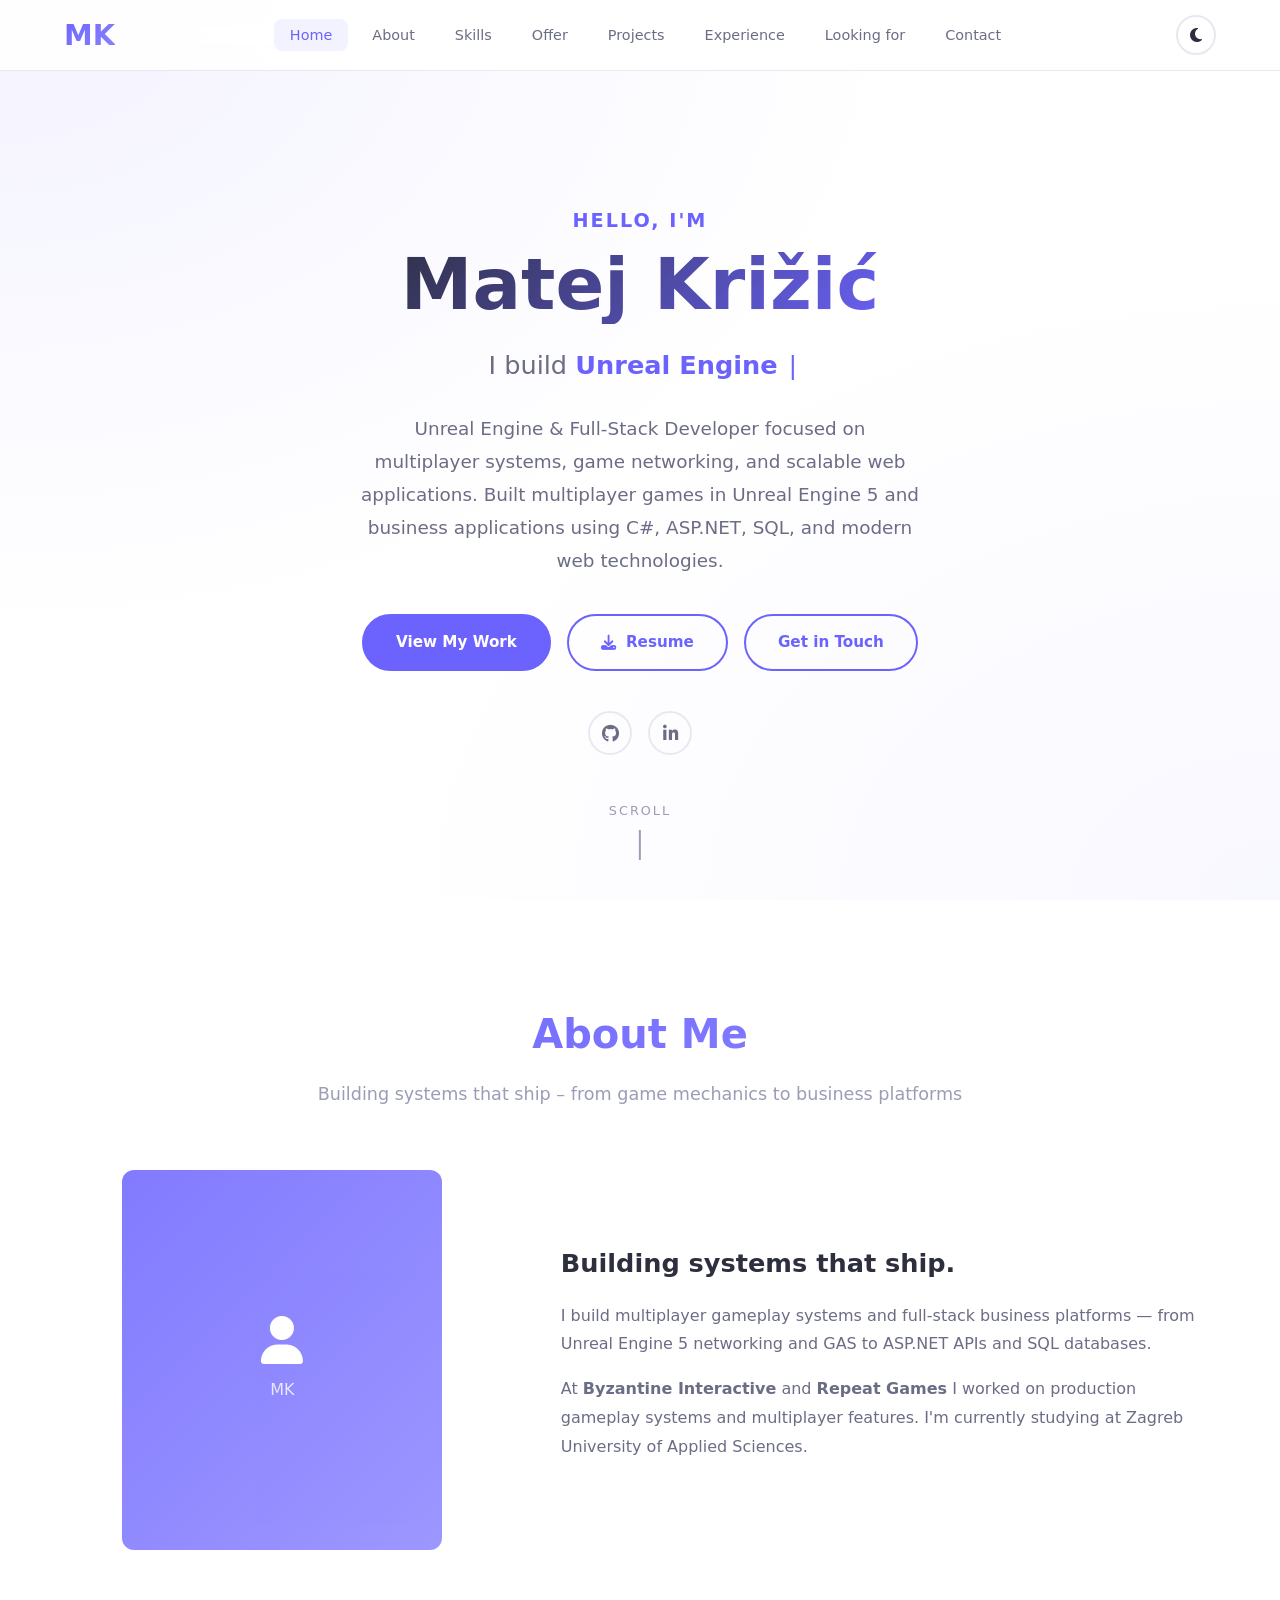
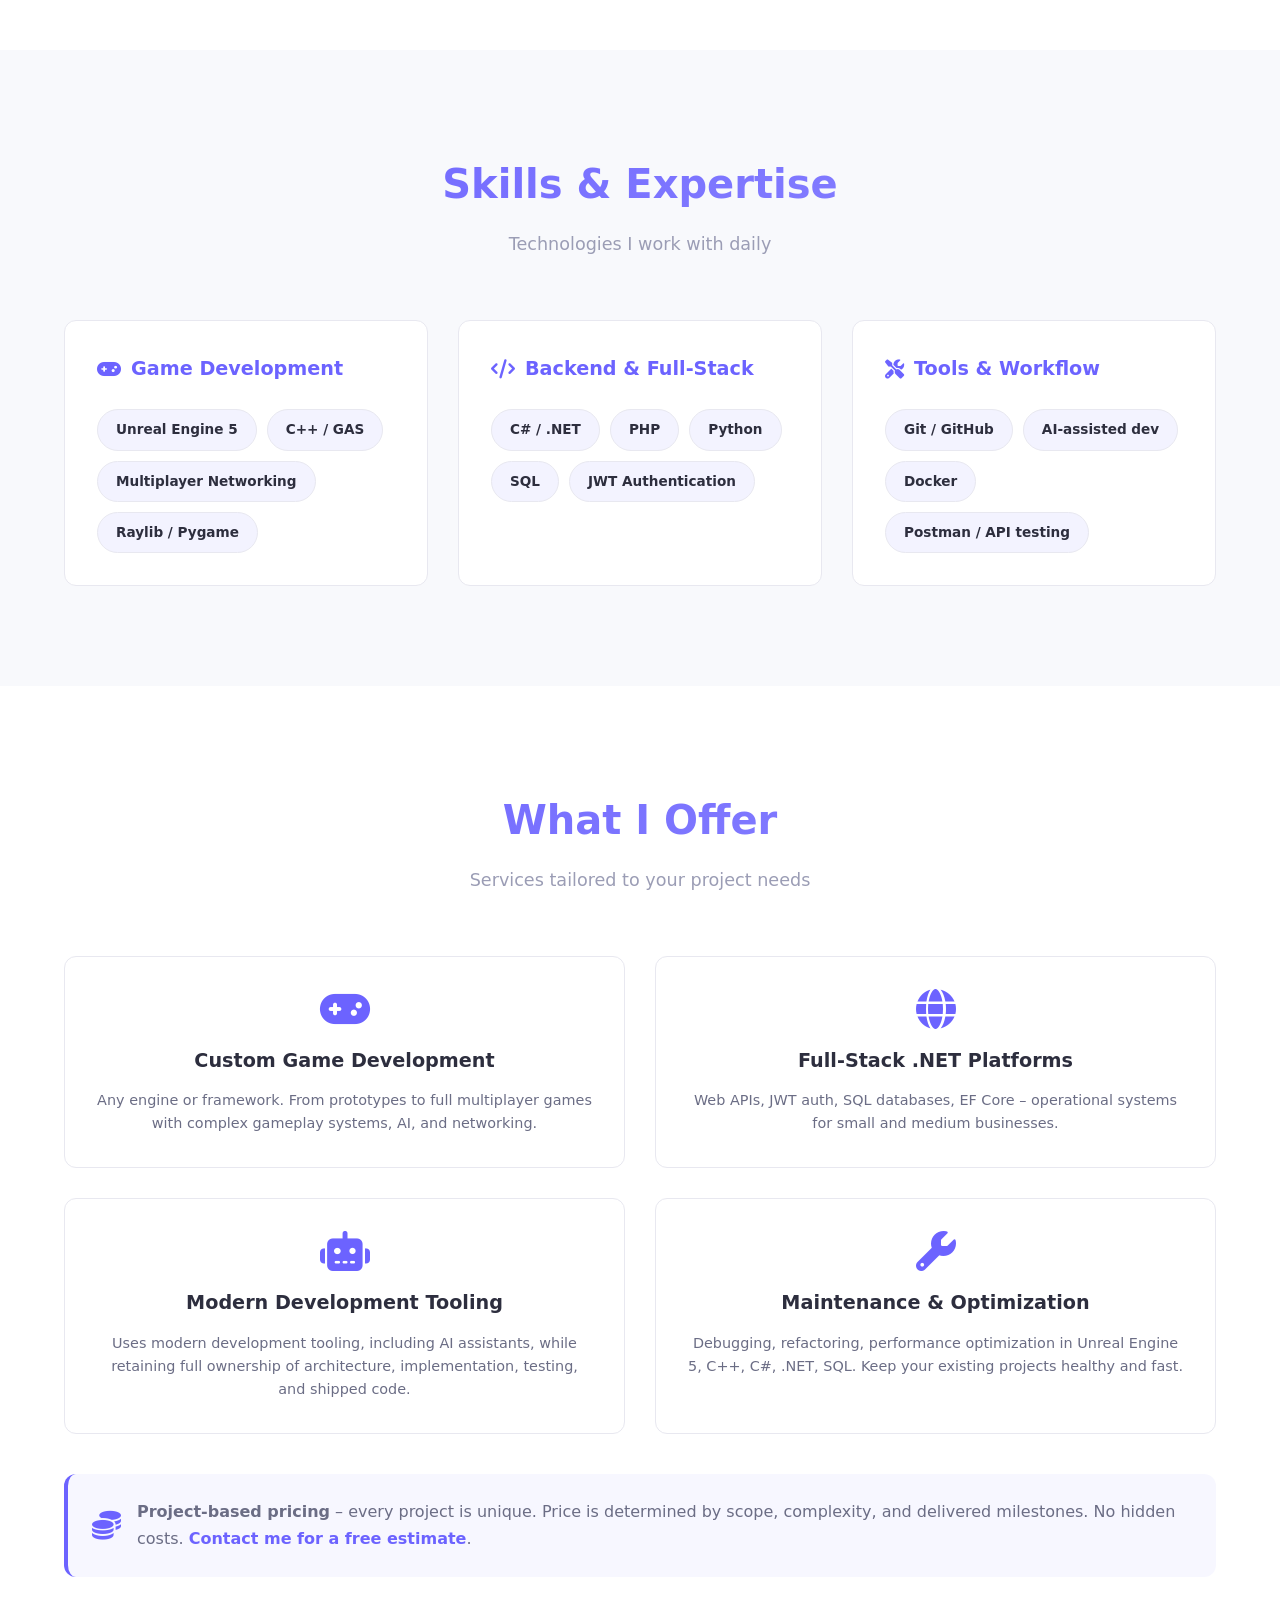
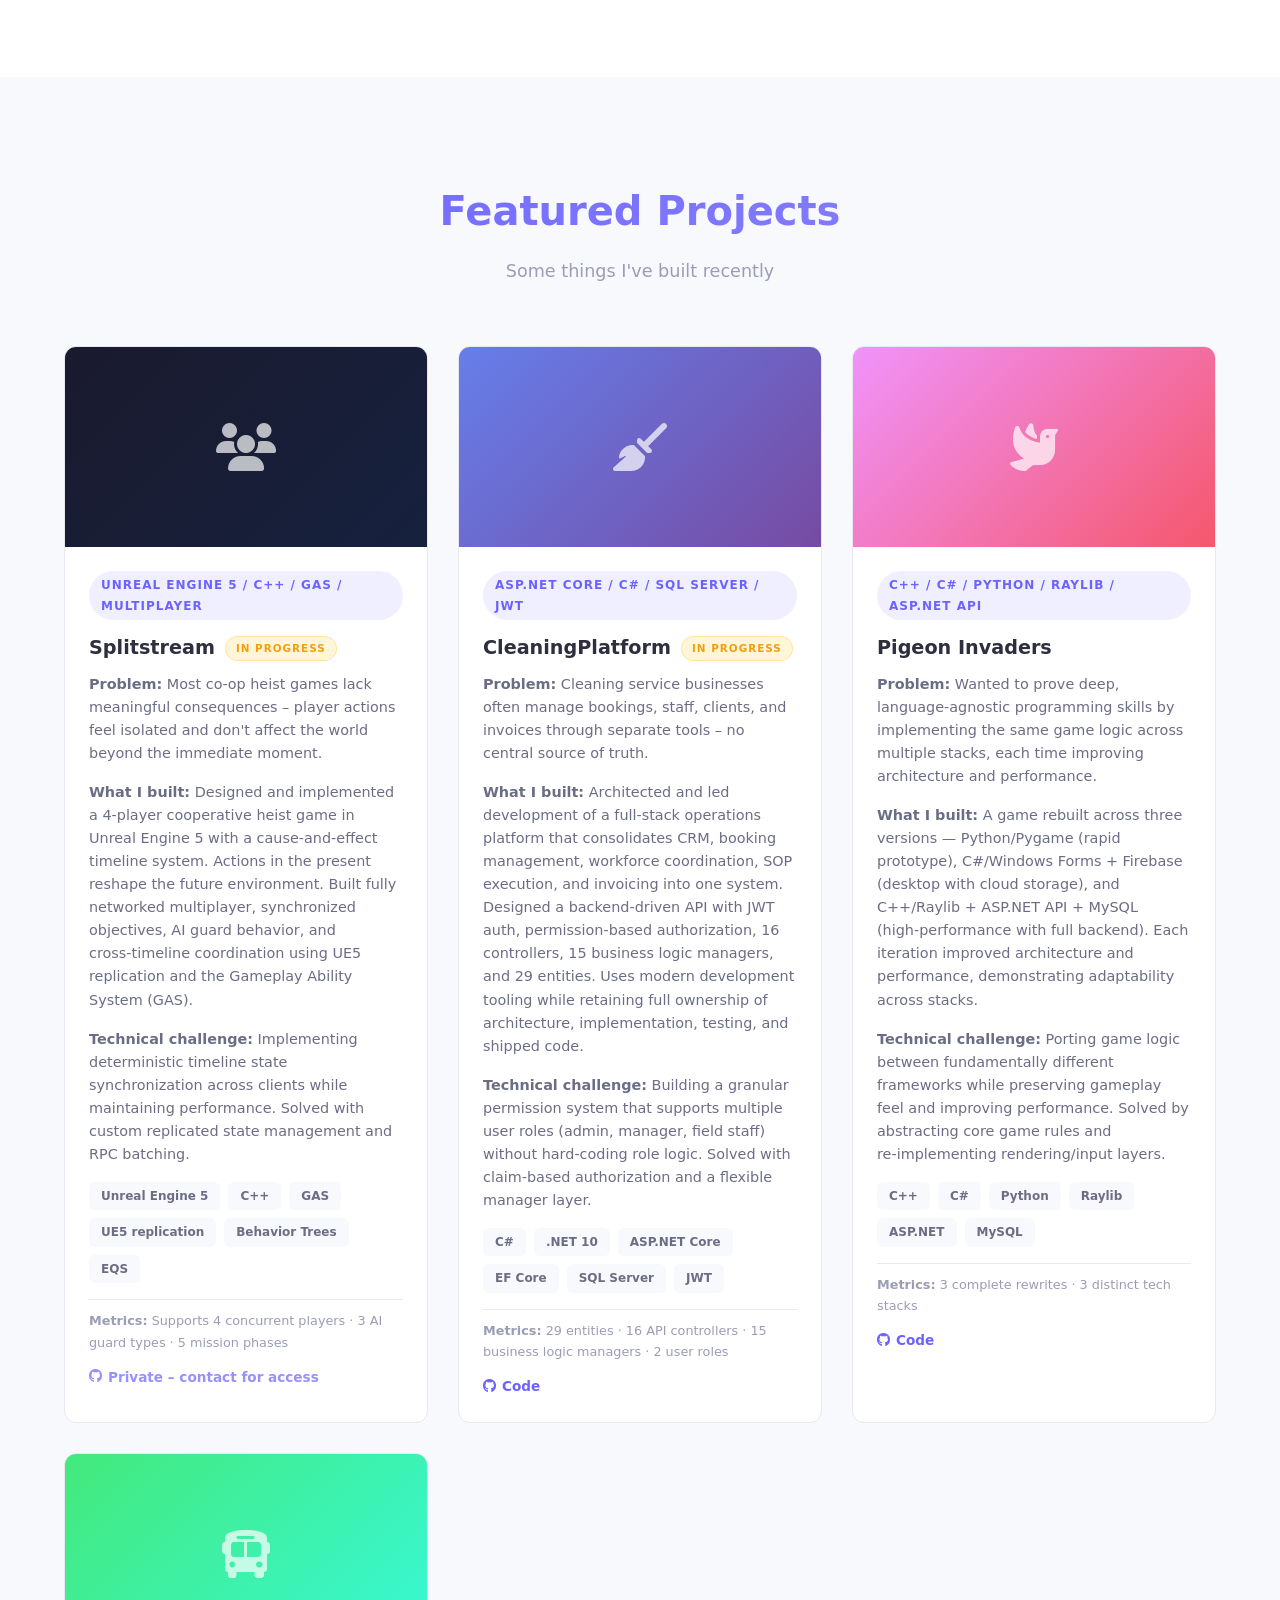
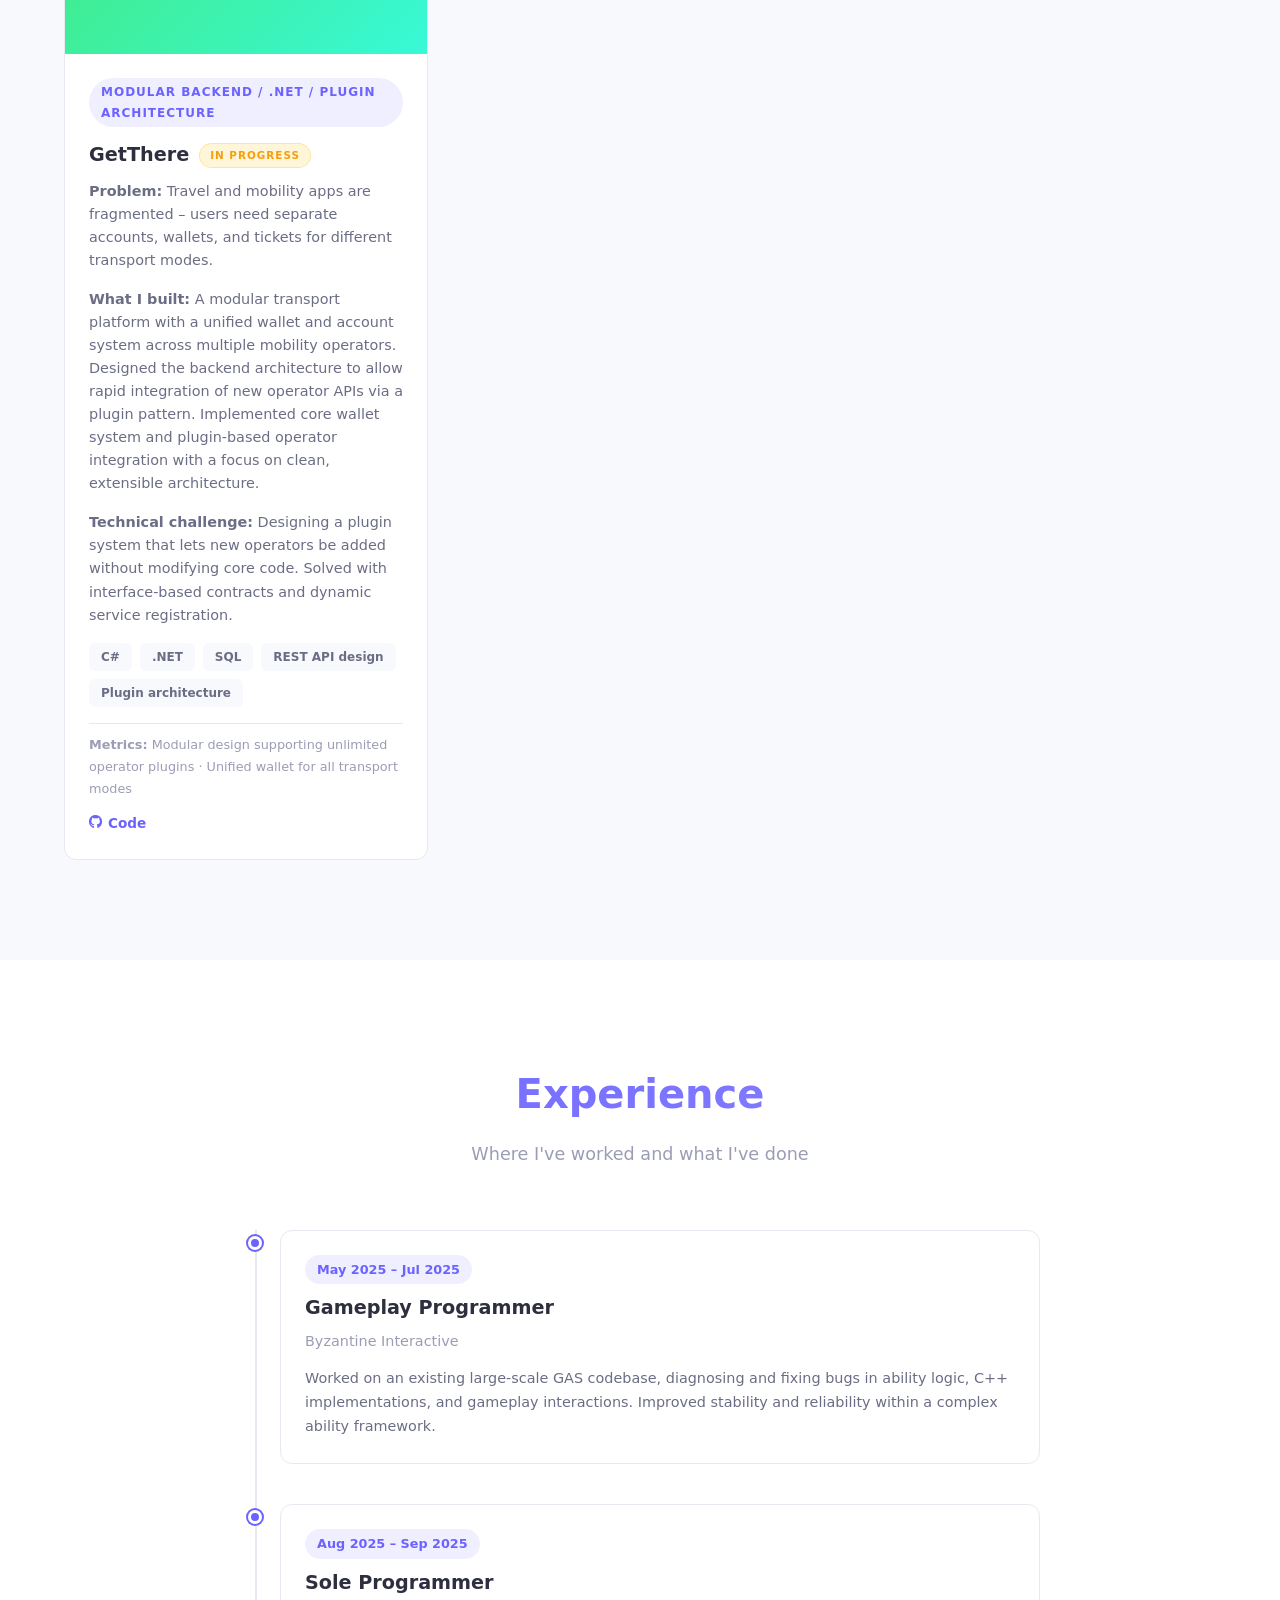
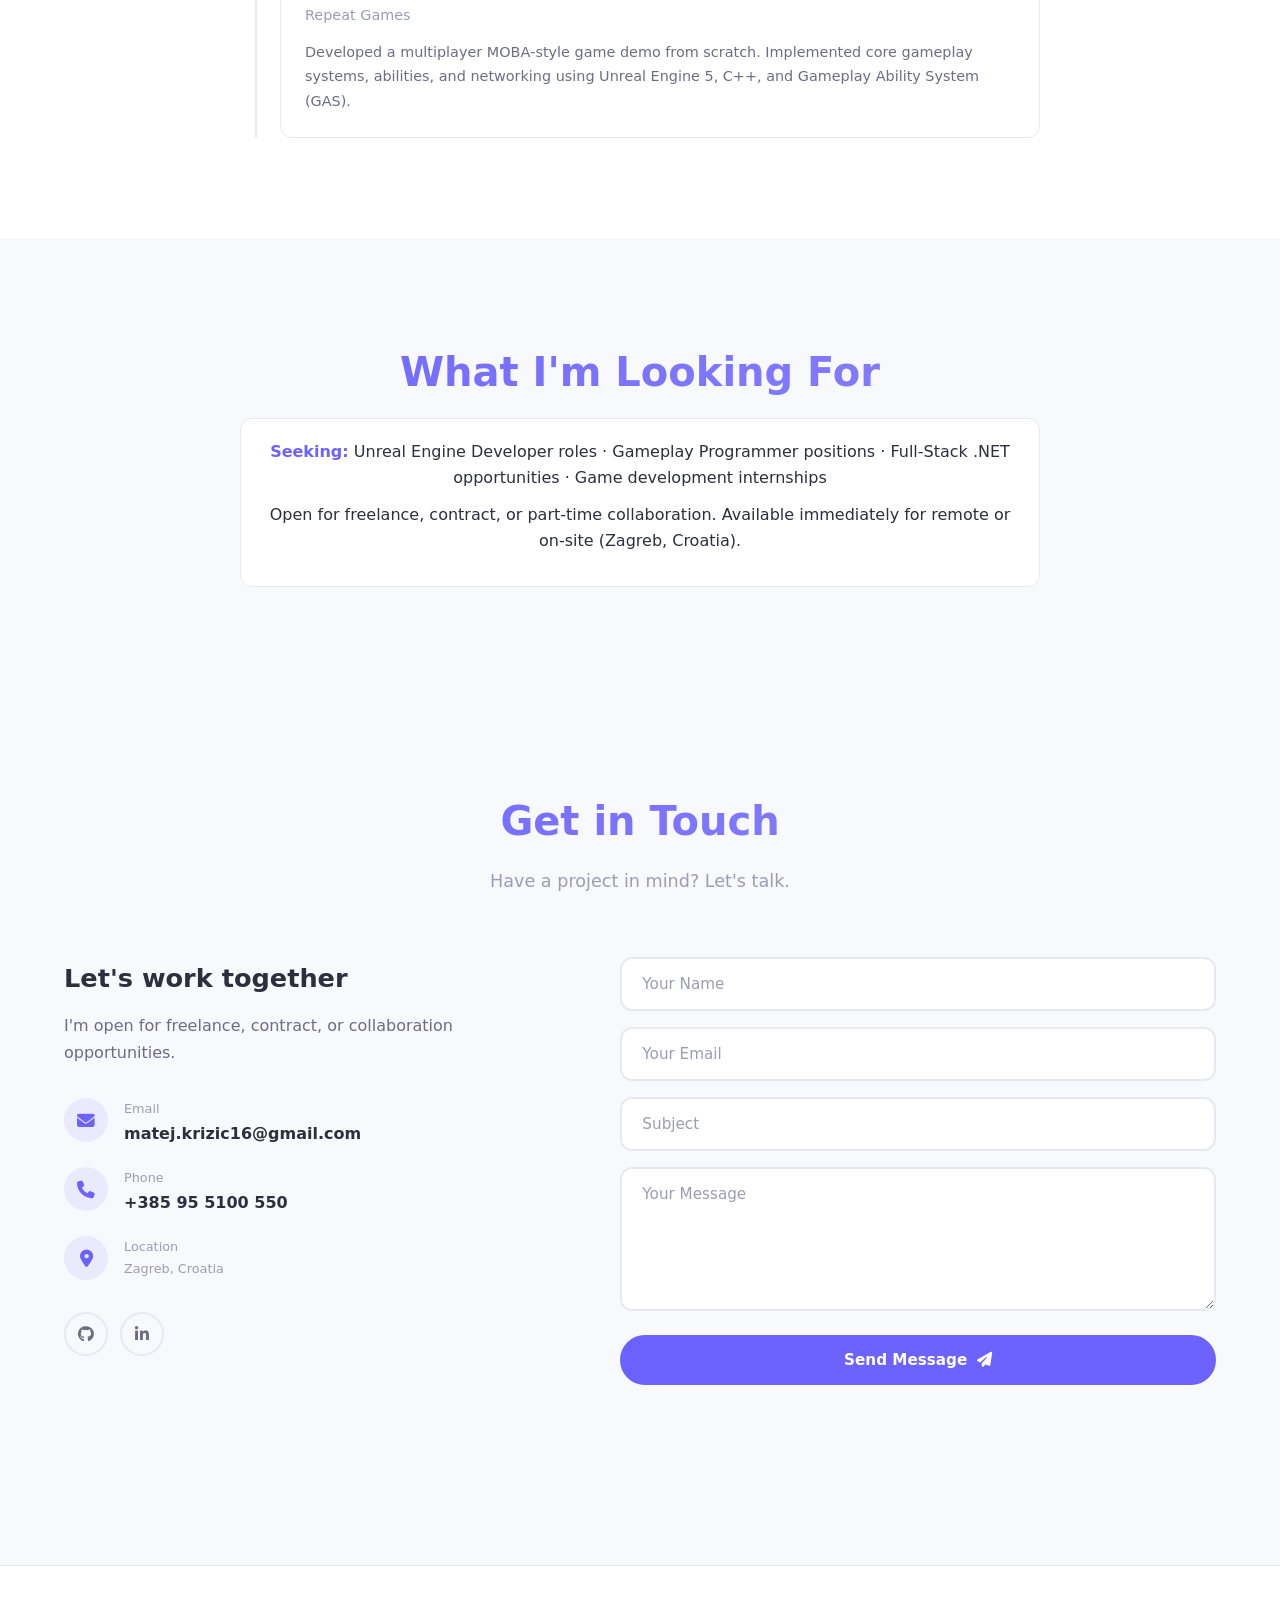
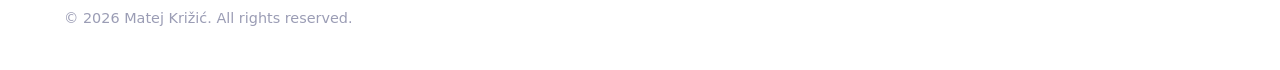
==== commit 05fa24e2: "Update homepage copy and add resume download Refine homepage and project copy for clarity and tone, " ====
--- a/index.html
+++ b/index.html
@@ -44,9 +44,10 @@
         <span class="dynamic-text" id="dynamicText"></span>
         <span class="cursor">|</span>
       </div>
-      <p class="hero-desc">Unreal Engine & Full‑Stack Developer focused on multiplayer systems, game networking, and scalable web applications. Built multiplayer games in Unreal Engine 5 and production‑ready business applications using C#, ASP.NET, SQL, and modern web technologies.</p>
+      <p class="hero-desc">Unreal Engine & Full‑Stack Developer focused on multiplayer systems, game networking, and scalable web applications. Built multiplayer games in Unreal Engine 5 and business applications using C#, ASP.NET, SQL, and modern web technologies.</p>
       <div class="hero-buttons">
         <a href="#projects" class="btn btn-primary">View My Work</a>
+        <a href="resume.pdf" class="btn btn-outline" download><i class="fas fa-download"></i> Resume</a>
         <a href="#contact" class="btn btn-outline">Get in Touch</a>
       </div>
       <div class="hero-socials">
@@ -74,9 +75,8 @@
         </div>
         <div class="about-text reveal">
           <h3>Building systems that ship.</h3>
-          <p>
-            I'm a developer who bridges multiplayer game engineering with full‑stack .NET platforms. I design and implement networked gameplay, AI behavior, and scalable backend APIs. My workflow is pragmatic: I architect the system, direct AI coding assistants for boilerplate when it makes sense, and take full responsibility for everything I ship. Currently a student at Zagreb University of Applied Sciences, but already delivering commercial‑grade code at Byzantine Interactive and Repeat Games.
-          </p>
+          <p>I build multiplayer gameplay systems and full‑stack business platforms — from Unreal Engine 5 networking and GAS to ASP.NET APIs and SQL databases.</p>
+          <p>At <strong>Byzantine Interactive</strong> and <strong>Repeat Games</strong> I worked on production gameplay systems and multiplayer features. I'm currently studying at Zagreb University of Applied Sciences.</p>
         </div>
       </div>
     </div>
@@ -138,8 +138,8 @@
         </div>
         <div class="offer-card reveal">
           <i class="fas fa-robot"></i>
-          <h3>AI‑Accelerated Delivery</h3>
-          <p>Faster development without sacrificing quality. I handle architecture, logic, and integration – AI for boilerplate. Full responsibility for shipped code.</p>
+          <h3>Modern Development Tooling</h3>
+          <p>Uses modern development tooling, including AI assistants, while retaining full ownership of architecture, implementation, testing, and shipped code.</p>
         </div>
         <div class="offer-card reveal">
           <i class="fas fa-wrench"></i>
@@ -169,7 +169,7 @@
             <span class="project-tag">Unreal Engine 5 / C++ / GAS / Multiplayer</span>
             <h3>Splitstream <span class="project-status">In Progress</span></h3>
             <p><strong>Problem:</strong> Most co‑op heist games lack meaningful consequences – player actions feel isolated and don't affect the world beyond the immediate moment.</p>
-            <p><strong>What I built:</strong> Designed and implemented a 4‑player cooperative heist game in Unreal Engine 5 with a cause‑and‑effect timeline system. Actions in the present reshape the future environment. Built fully networked multiplayer, synchronized objectives, AI guard behavior, and cross‑timeline coordination using UE5 replication and the Gameplay Ability System (GAS). AI assistance used only for boilerplate and RPC stubs; core logic and architecture by me.</p>
+            <p><strong>What I built:</strong> Designed and implemented a 4‑player cooperative heist game in Unreal Engine 5 with a cause‑and‑effect timeline system. Actions in the present reshape the future environment. Built fully networked multiplayer, synchronized objectives, AI guard behavior, and cross‑timeline coordination using UE5 replication and the Gameplay Ability System (GAS).</p>
             <p><strong>Technical challenge:</strong> Implementing deterministic timeline state synchronization across clients while maintaining performance. Solved with custom replicated state management and RPC batching.</p>
             <div class="project-tech">
               <span>Unreal Engine 5</span><span>C++</span><span>GAS</span><span>UE5 replication</span><span>Behavior Trees</span><span>EQS</span>
@@ -190,7 +190,7 @@
             <span class="project-tag">ASP.NET Core / C# / SQL Server / JWT</span>
             <h3>CleaningPlatform <span class="project-status">In Progress</span></h3>
             <p><strong>Problem:</strong> Cleaning service businesses often manage bookings, staff, clients, and invoices through separate tools – no central source of truth.</p>
-            <p><strong>What I built:</strong> Architected and led development of a full‑stack operations platform that consolidates CRM, booking management, workforce coordination, SOP execution, and invoicing into one system. Designed a backend‑driven API with JWT auth, permission‑based authorization, 16 controllers, 15 business logic managers, and 29 entities. Directed implementation using AI‑assisted development – focusing on architecture, logic validation, and integration.</p>
+            <p><strong>What I built:</strong> Architected and led development of a full‑stack operations platform that consolidates CRM, booking management, workforce coordination, SOP execution, and invoicing into one system. Designed a backend‑driven API with JWT auth, permission‑based authorization, 16 controllers, 15 business logic managers, and 29 entities. Uses modern development tooling while retaining full ownership of architecture, implementation, testing, and shipped code.</p>
             <p><strong>Technical challenge:</strong> Building a granular permission system that supports multiple user roles (admin, manager, field staff) without hard‑coding role logic. Solved with claim‑based authorization and a flexible manager layer.</p>
             <div class="project-tech">
               <span>C#</span><span>.NET 10</span><span>ASP.NET Core</span><span>EF Core</span><span>SQL Server</span><span>JWT</span>
@@ -211,12 +211,12 @@
             <span class="project-tag">C++ / C# / Python / Raylib / ASP.NET API</span>
             <h3>Pigeon Invaders</h3>
             <p><strong>Problem:</strong> Wanted to prove deep, language‑agnostic programming skills by implementing the same game logic across multiple stacks, each time improving architecture and performance.</p>
-            <p><strong>What I built:</strong> A game rebuilt entirely by me across three versions – no AI assistance. First version: Python/Pygame (rapid prototype). Second version: C#/Windows Forms + Firebase (desktop with cloud score storage). Third version: C++/Raylib + ASP.NET API + MySQL (high‑performance with full backend). Each iteration was written from scratch, demonstrating adaptability and understanding of core concepts.</p>
+            <p><strong>What I built:</strong> A game rebuilt across three versions — Python/Pygame (rapid prototype), C#/Windows Forms + Firebase (desktop with cloud storage), and C++/Raylib + ASP.NET API + MySQL (high‑performance with full backend). Each iteration improved architecture and performance, demonstrating adaptability across stacks.</p>
             <p><strong>Technical challenge:</strong> Porting game logic between fundamentally different frameworks while preserving gameplay feel and improving performance. Solved by abstracting core game rules and re‑implementing rendering/input layers.</p>
             <div class="project-tech">
               <span>C++</span><span>C#</span><span>Python</span><span>Raylib</span><span>ASP.NET</span><span>MySQL</span>
             </div>
-            <div class="project-metrics"><strong>Metrics:</strong> 3 complete rewrites · 0% AI assistance · 100% personal code</div>
+            <div class="project-metrics"><strong>Metrics:</strong> 3 complete rewrites · 3 distinct tech stacks</div>
             <div class="project-links">
               <a href="https://github.com/Traveler3114/PigeonInvaders" target="_blank" class="project-link"><i class="fab fa-github"></i> Code</a>
             </div>
@@ -232,7 +232,7 @@
             <span class="project-tag">Modular backend / .NET / Plugin architecture</span>
             <h3>GetThere <span class="project-status">In Progress</span></h3>
             <p><strong>Problem:</strong> Travel and mobility apps are fragmented – users need separate accounts, wallets, and tickets for different transport modes.</p>
-            <p><strong>What I built:</strong> A modular transport platform with a unified wallet and account system across multiple mobility operators. Designed the backend architecture to allow rapid integration of new operator APIs via a plugin pattern. Implemented core wallet system and plugin‑based operator integration. AI‑assisted coding used to accelerate feature delivery while maintaining clean, extensible architecture.</p>
+            <p><strong>What I built:</strong> A modular transport platform with a unified wallet and account system across multiple mobility operators. Designed the backend architecture to allow rapid integration of new operator APIs via a plugin pattern. Implemented core wallet system and plugin‑based operator integration with a focus on clean, extensible architecture.</p>
             <p><strong>Technical challenge:</strong> Designing a plugin system that lets new operators be added without modifying core code. Solved with interface‑based contracts and dynamic service registration.</p>
             <div class="project-tech">
               <span>C#</span><span>.NET</span><span>SQL</span><span>REST API design</span><span>Plugin architecture</span>
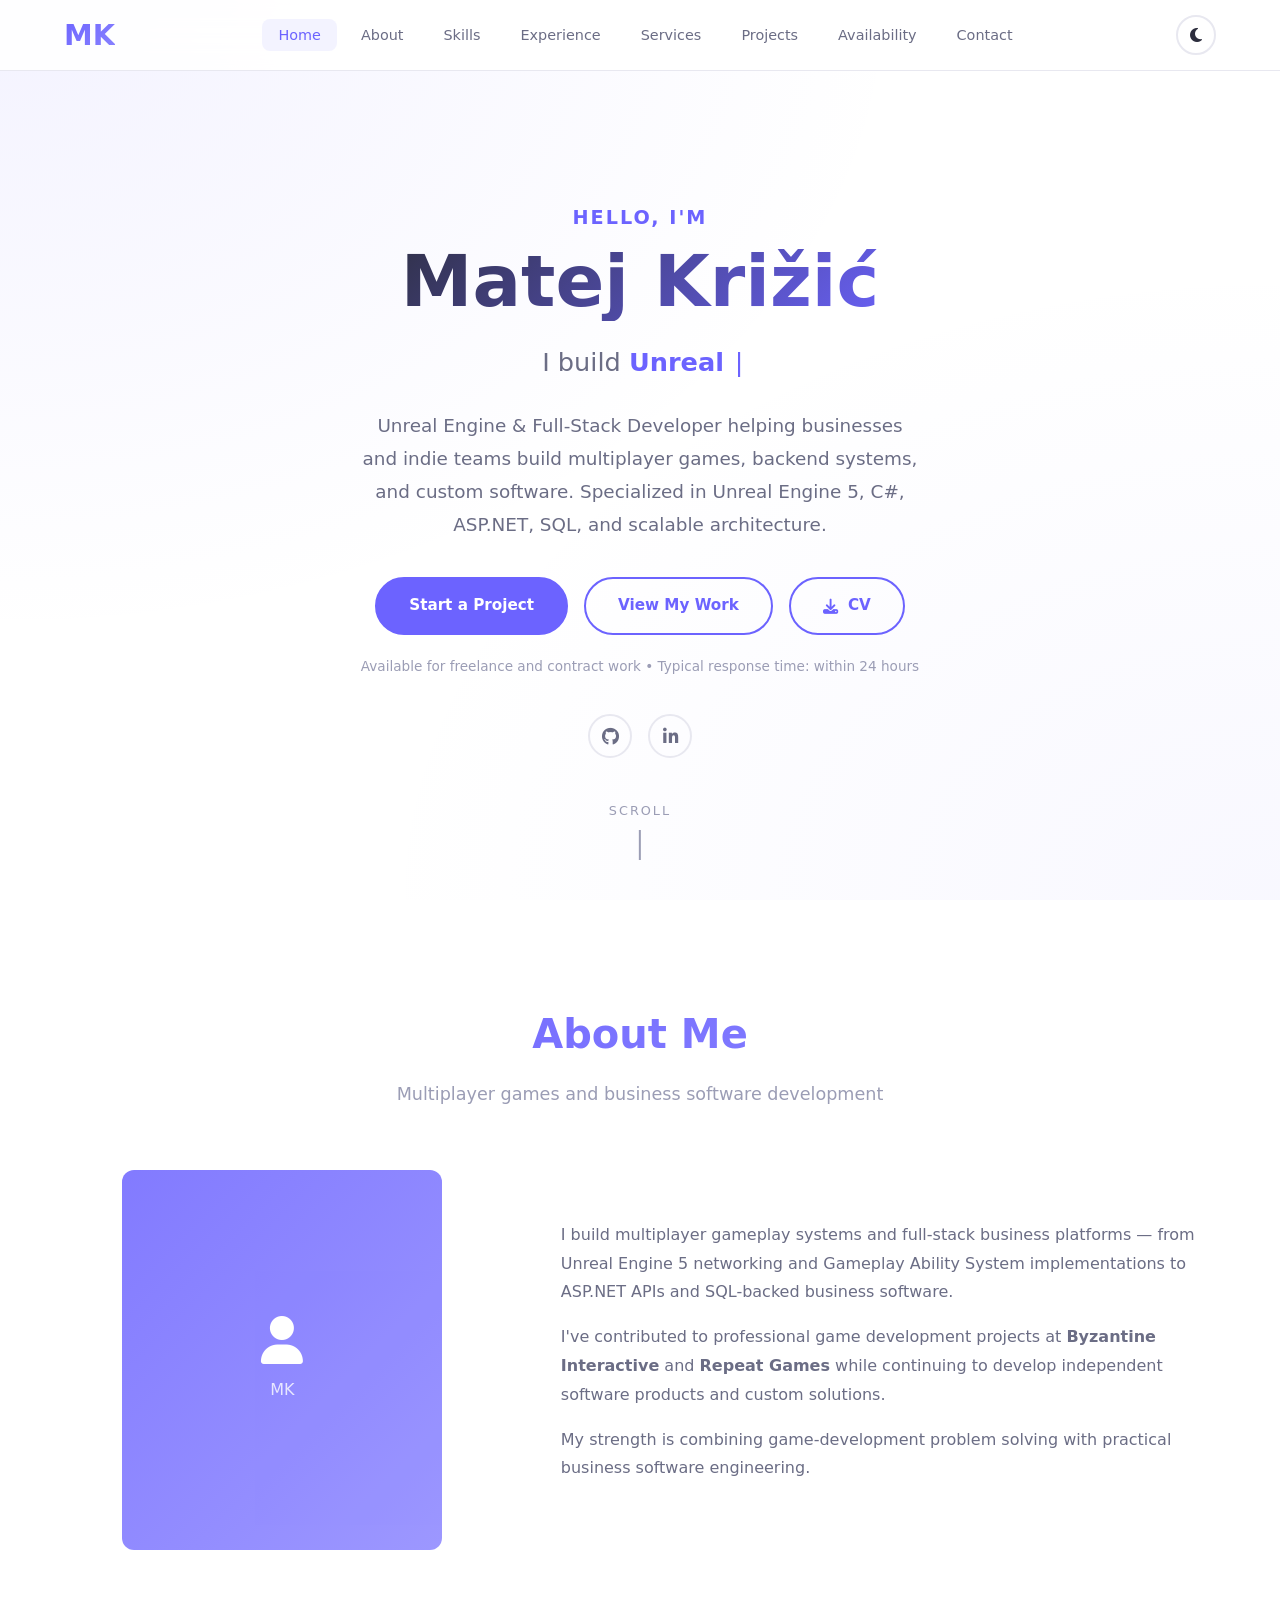
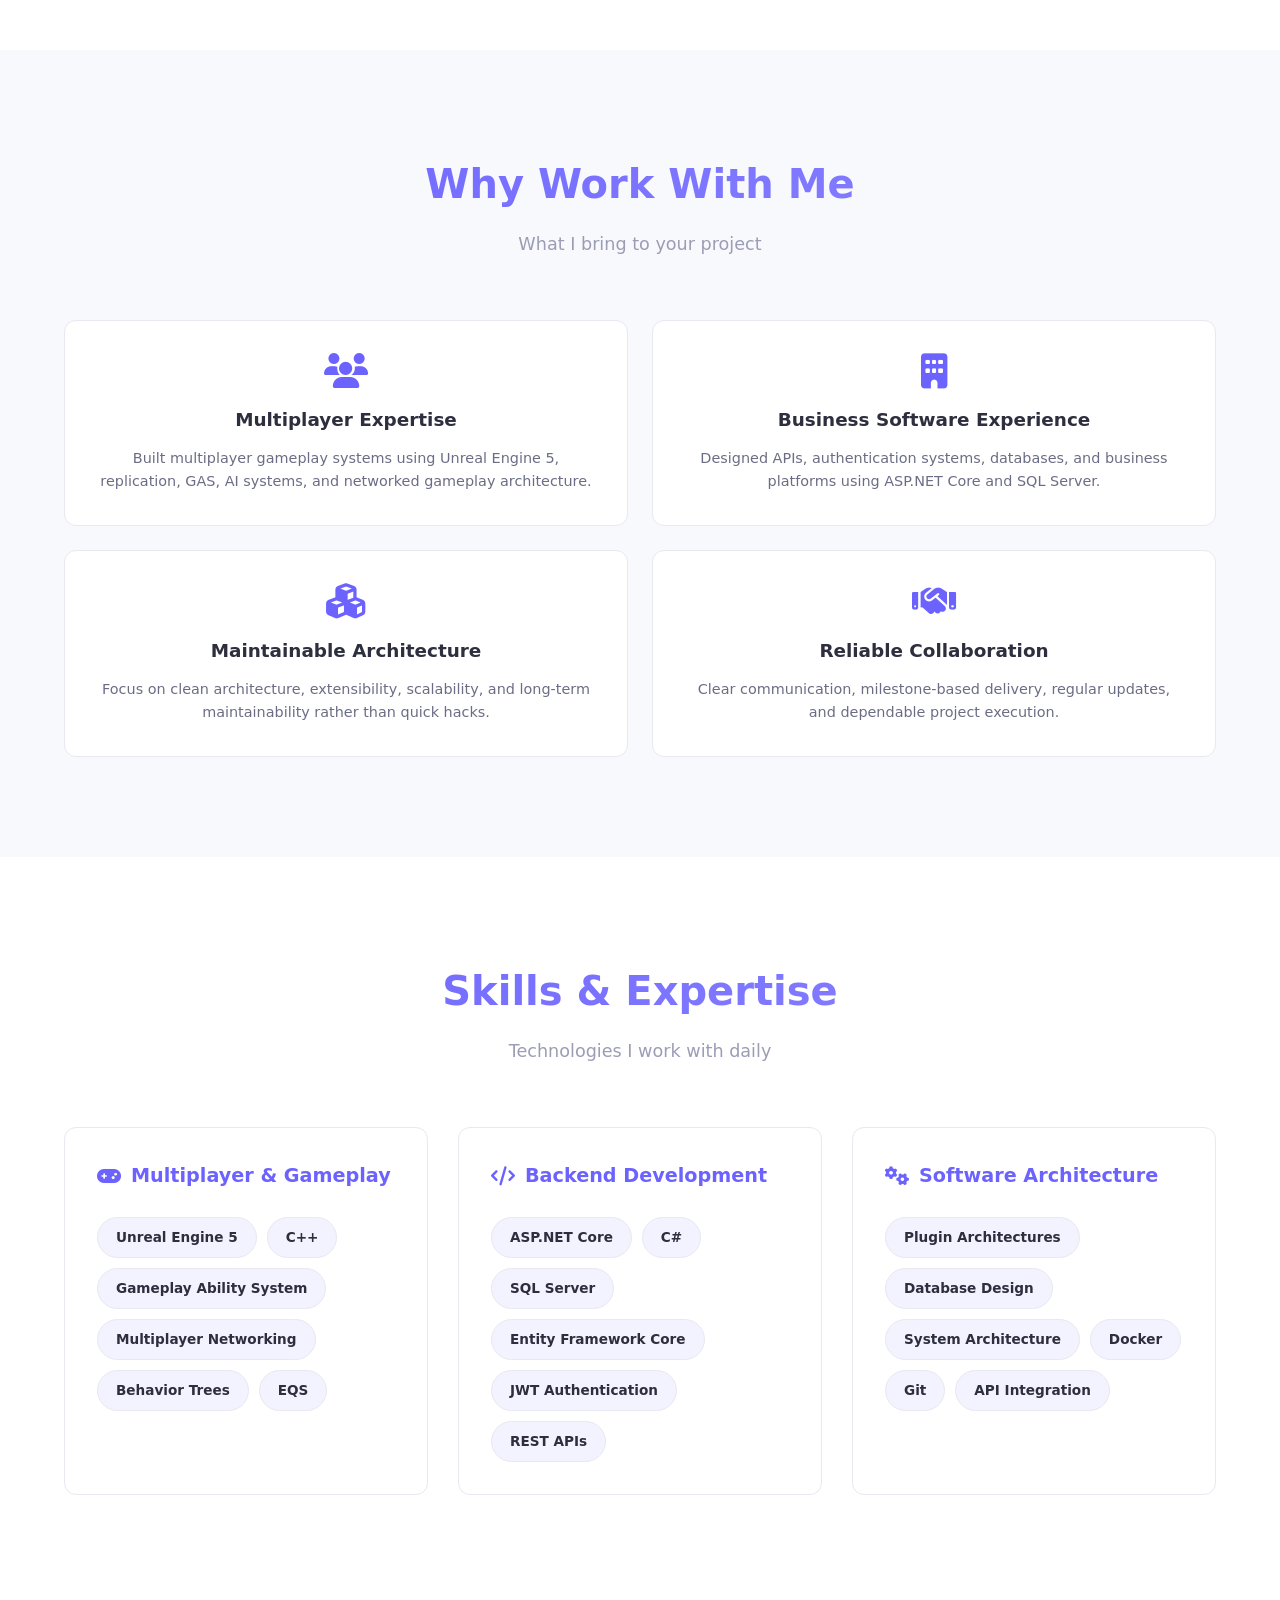
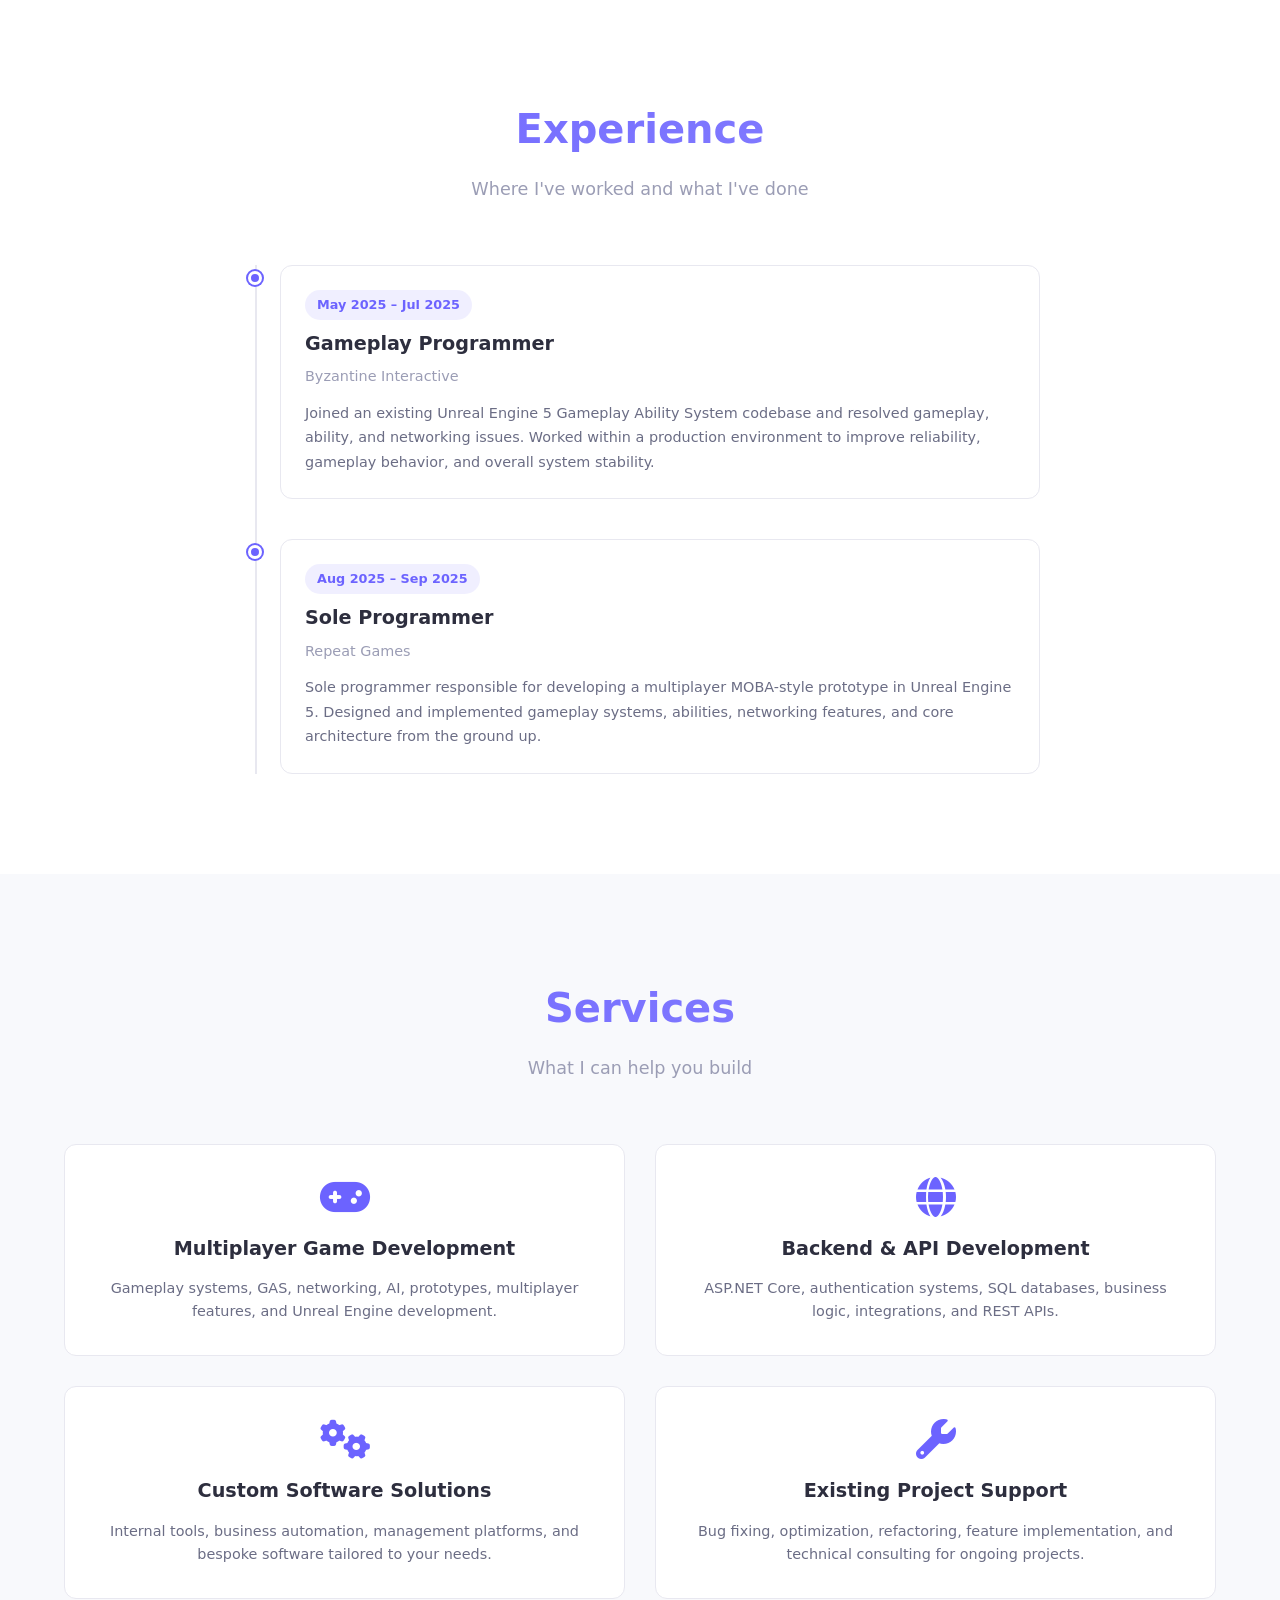
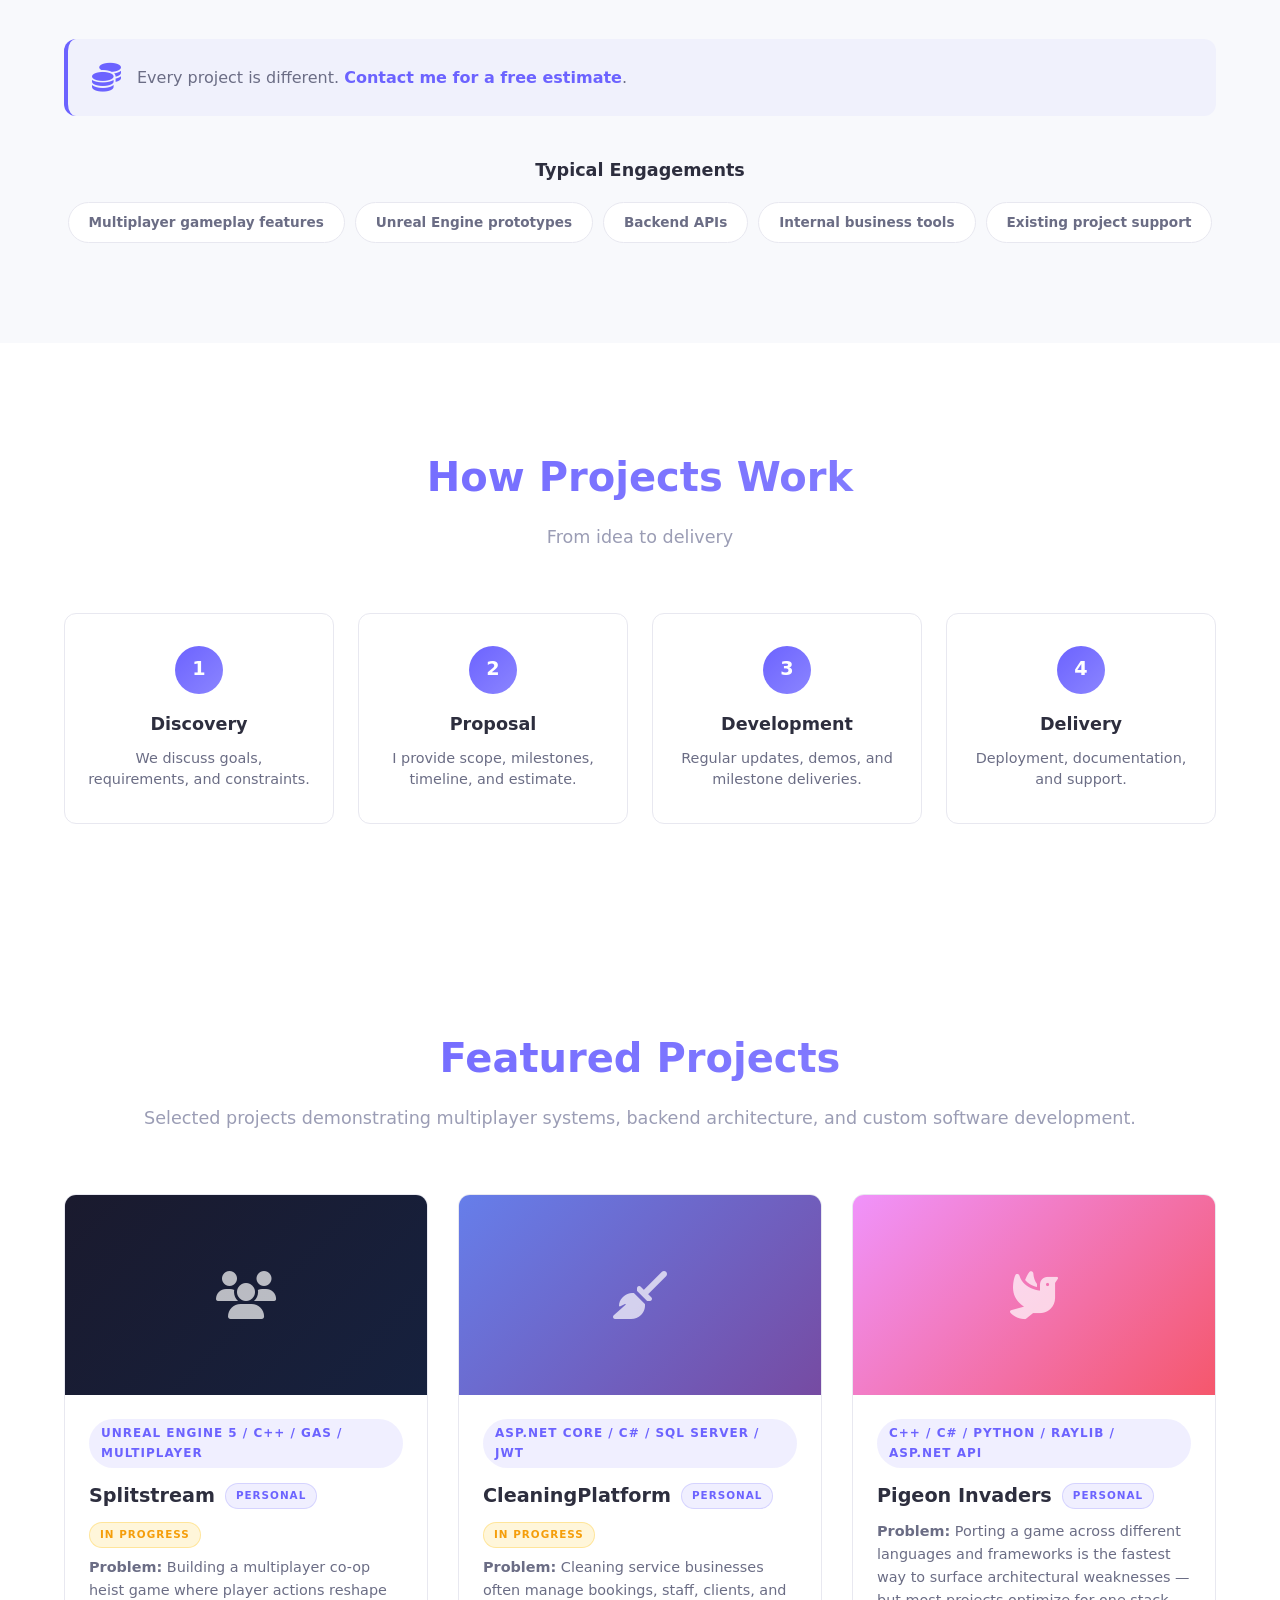
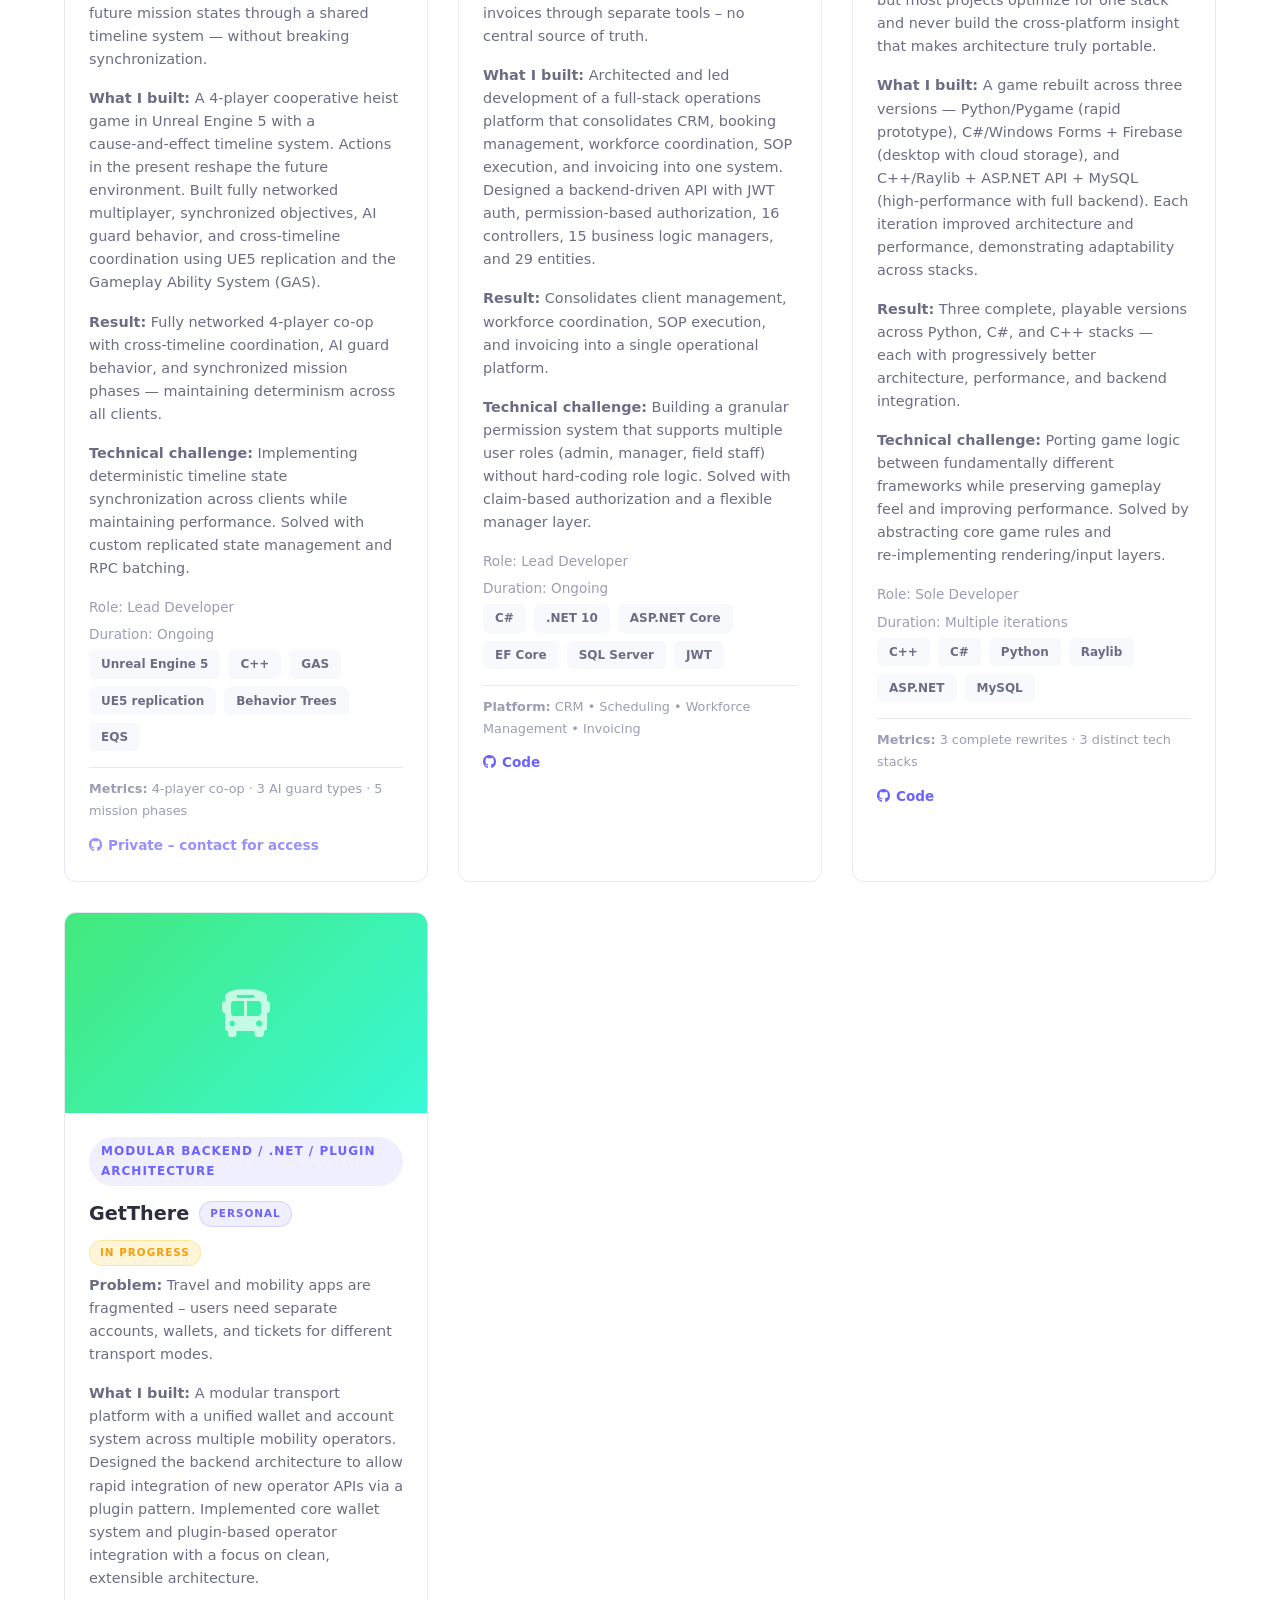
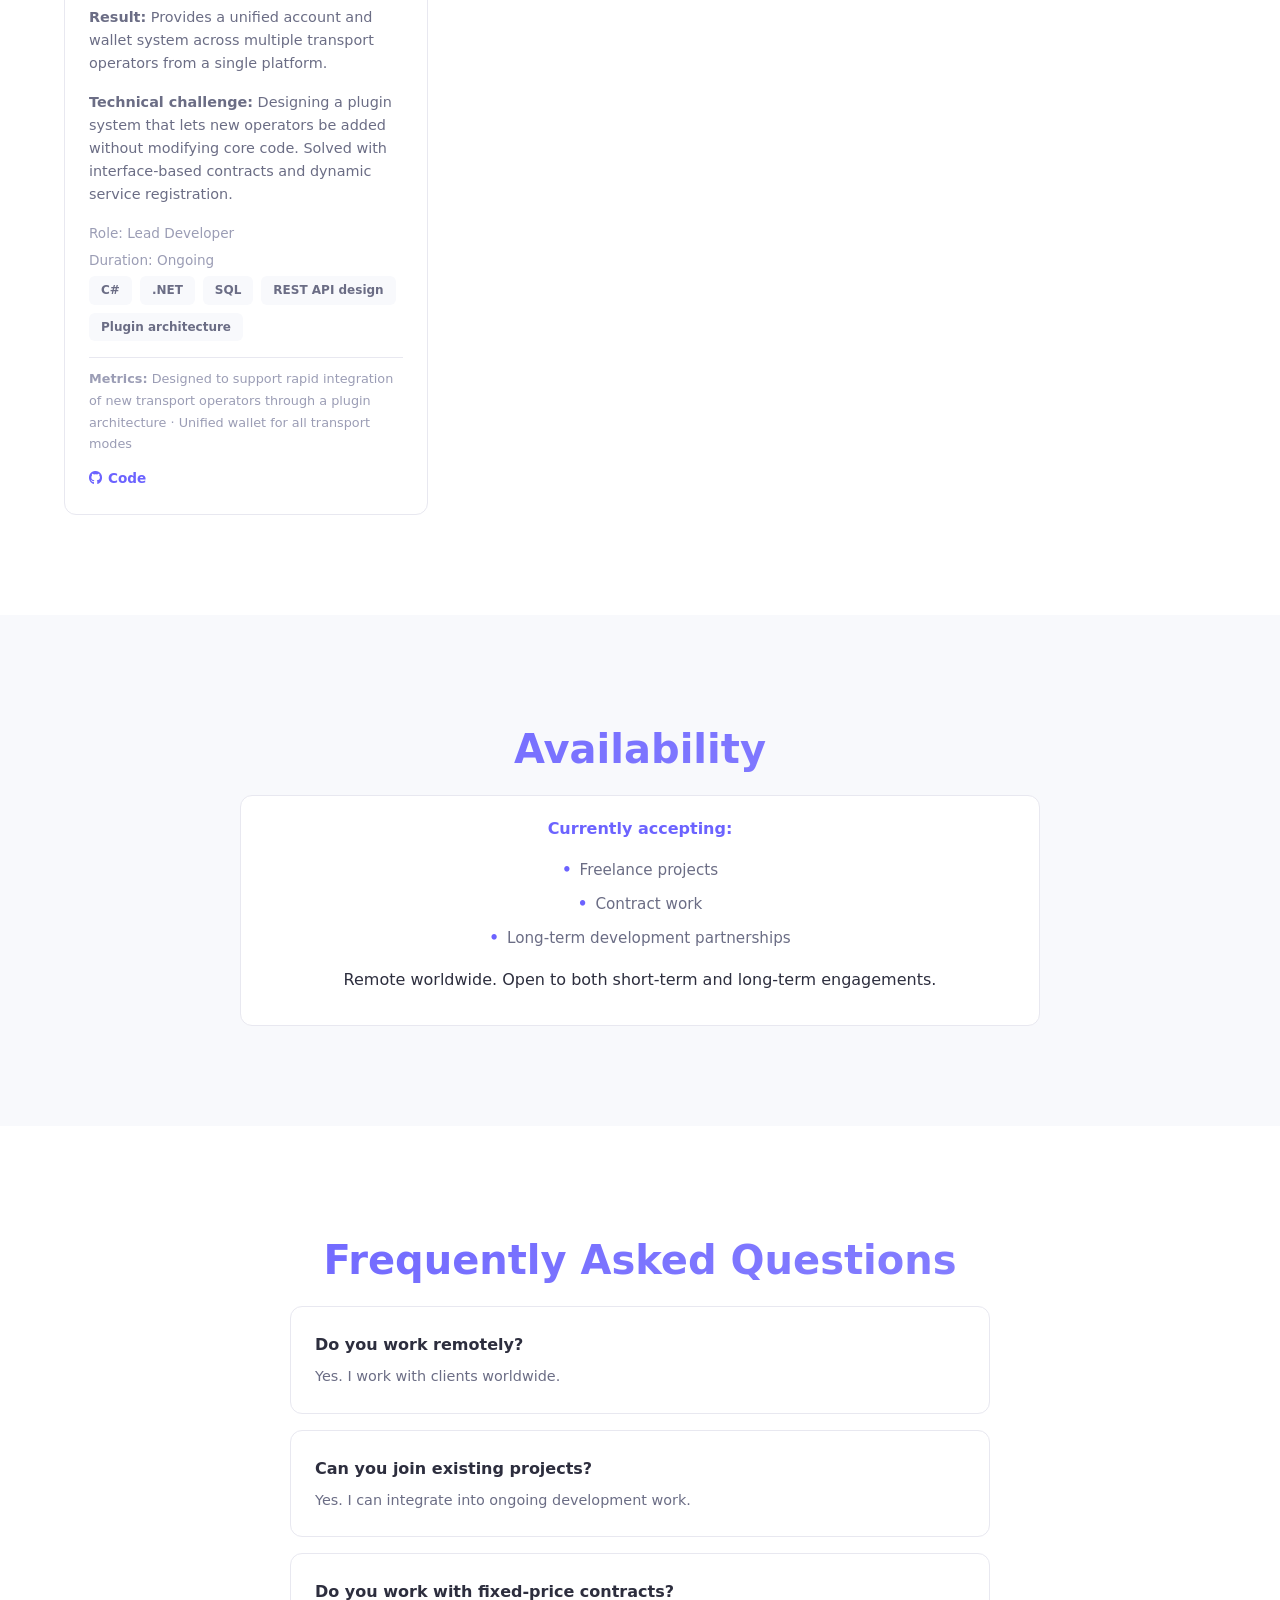
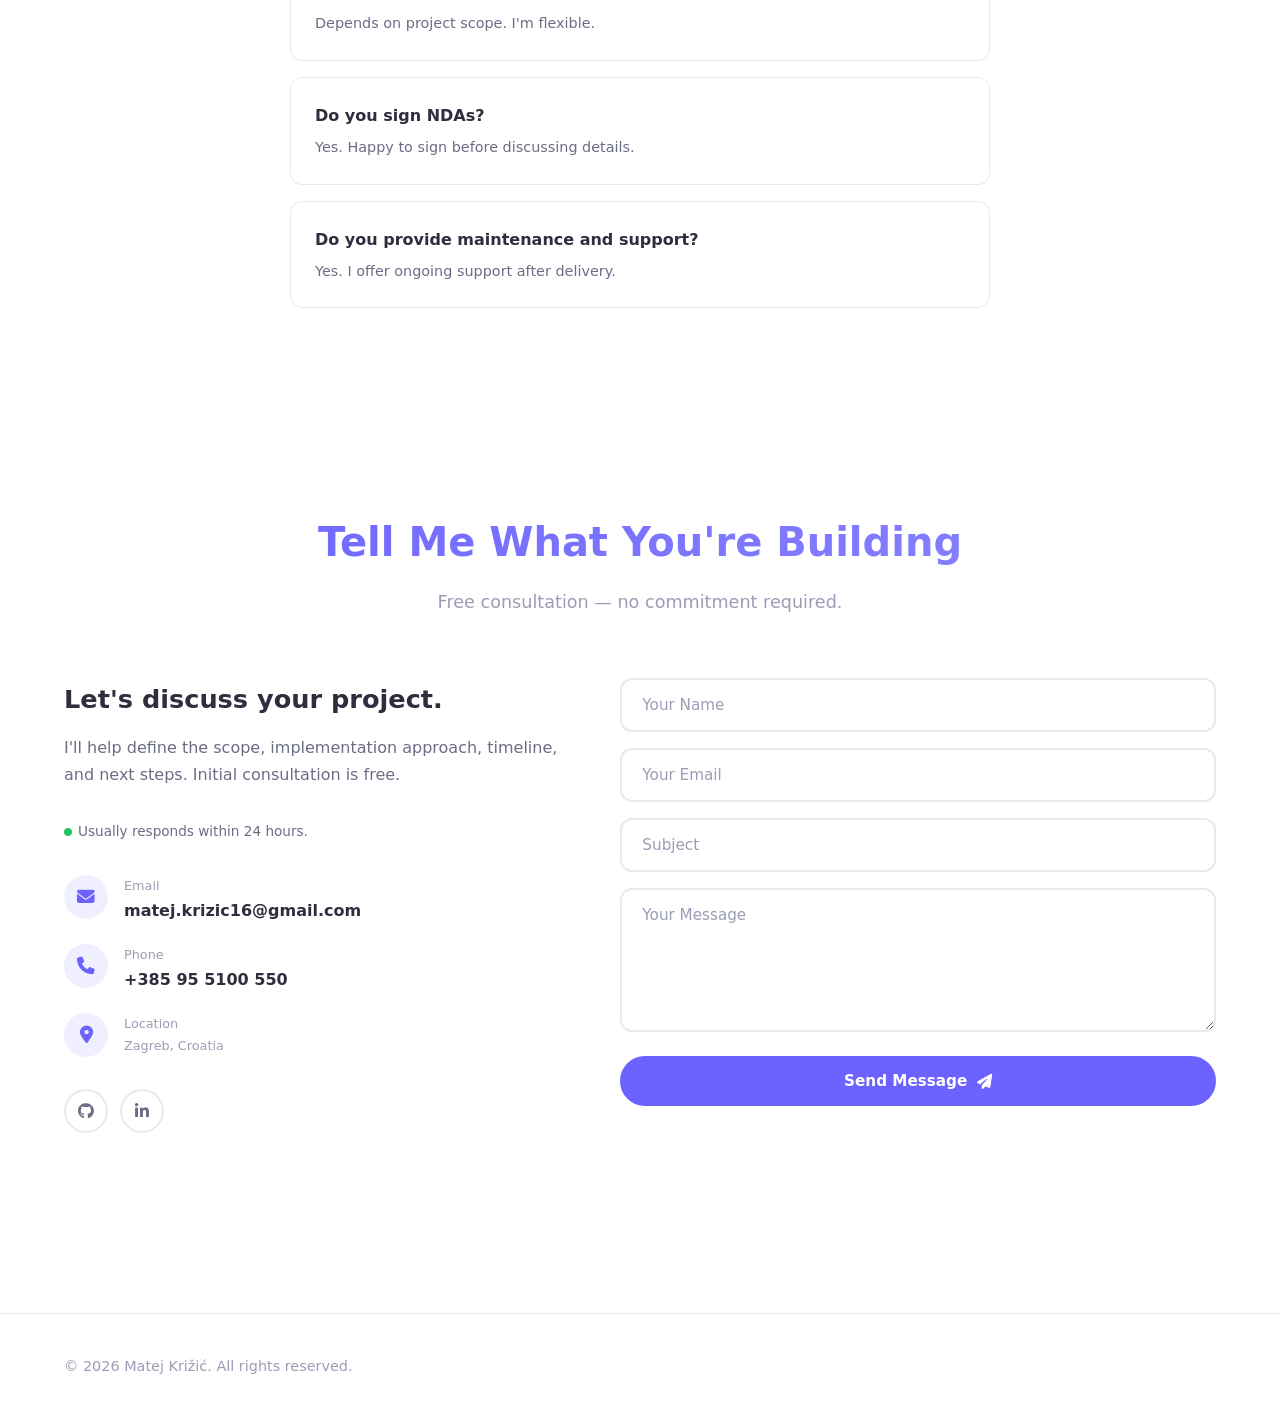
==== commit 81b9cf95: "Revamp homepage content and styles Rework homepage structure and copy: update navigation (replace Of" ====
--- a/index.html
+++ b/index.html
@@ -16,10 +16,10 @@
         <li><a href="#hero" class="nav-link active">Home</a></li>
         <li><a href="#about" class="nav-link">About</a></li>
         <li><a href="#skills" class="nav-link">Skills</a></li>
-        <li><a href="#offer" class="nav-link">Offer</a></li>
+        <li><a href="#experience" class="nav-link">Experience</a></li>
+        <li><a href="#services" class="nav-link">Services</a></li>
         <li><a href="#projects" class="nav-link">Projects</a></li>
-        <li><a href="#experience" class="nav-link">Experience</a></li>
-        <li><a href="#looking" class="nav-link">Looking for</a></li>
+        <li><a href="#availability" class="nav-link">Availability</a></li>
         <li><a href="#contact" class="nav-link">Contact</a></li>
       </ul>
       <div class="nav-actions">
@@ -44,12 +44,13 @@
         <span class="dynamic-text" id="dynamicText"></span>
         <span class="cursor">|</span>
       </div>
-      <p class="hero-desc">Unreal Engine & Full‑Stack Developer focused on multiplayer systems, game networking, and scalable web applications. Built multiplayer games in Unreal Engine 5 and business applications using C#, ASP.NET, SQL, and modern web technologies.</p>
+      <p class="hero-desc">Unreal Engine & Full-Stack Developer helping businesses and indie teams build multiplayer games, backend systems, and custom software. Specialized in Unreal Engine 5, C#, ASP.NET, SQL, and scalable architecture.</p>
       <div class="hero-buttons">
-        <a href="#projects" class="btn btn-primary">View My Work</a>
-        <a href="resume.pdf" class="btn btn-outline" download><i class="fas fa-download"></i> Resume</a>
-        <a href="#contact" class="btn btn-outline">Get in Touch</a>
-      </div>
+        <a href="#contact" class="btn btn-primary">Start a Project</a>
+        <a href="#projects" class="btn btn-outline">View My Work</a>
+        <a href="cv.pdf" class="btn btn-outline" target="_blank"><i class="fas fa-download"></i> CV</a>
+      </div>
+      <p class="availability-note">Available for freelance and contract work &bull; Typical response time: within 24 hours</p>
       <div class="hero-socials">
         <a href="https://github.com/Traveler3114" target="_blank" aria-label="GitHub"><i class="fab fa-github"></i></a>
         <a href="https://www.linkedin.com/in/matej-kri%C5%BEi%C4%87-90550a30b/" target="_blank" aria-label="LinkedIn"><i class="fab fa-linkedin-in"></i></a>
@@ -65,7 +66,7 @@
   <section id="about" class="section">
     <div class="container">
       <h2 class="section-title reveal">About Me</h2>
-      <p class="section-subtitle reveal">Building systems that ship – from game mechanics to business platforms</p>
+      <p class="section-subtitle reveal">Multiplayer games and business software development</p>
       <div class="about-grid">
         <div class="about-image reveal">
           <div class="about-img-placeholder">
@@ -74,173 +75,81 @@
           </div>
         </div>
         <div class="about-text reveal">
-          <h3>Building systems that ship.</h3>
-          <p>I build multiplayer gameplay systems and full‑stack business platforms — from Unreal Engine 5 networking and GAS to ASP.NET APIs and SQL databases.</p>
-          <p>At <strong>Byzantine Interactive</strong> and <strong>Repeat Games</strong> I worked on production gameplay systems and multiplayer features. I'm currently studying at Zagreb University of Applied Sciences.</p>
+          <p>I build multiplayer gameplay systems and full-stack business platforms — from Unreal Engine 5 networking and Gameplay Ability System implementations to ASP.NET APIs and SQL-backed business software.</p>
+          <p>I've contributed to professional game development projects at <strong>Byzantine Interactive</strong> and <strong>Repeat Games</strong> while continuing to develop independent software products and custom solutions.</p>
+          <p>My strength is combining game-development problem solving with practical business software engineering.</p>
+        </div>
+      </div>
+    </div>
+  </section>
+
+  <!-- Why Work With Me -->
+  <section id="why-me" class="section alt-section">
+    <div class="container">
+      <h2 class="section-title reveal">Why Work With Me</h2>
+      <p class="section-subtitle reveal">What I bring to your project</p>
+      <div class="why-grid">
+        <div class="why-card reveal">
+          <i class="fas fa-users"></i>
+          <h3>Multiplayer Expertise</h3>
+          <p>Built multiplayer gameplay systems using Unreal Engine 5, replication, GAS, AI systems, and networked gameplay architecture.</p>
+        </div>
+        <div class="why-card reveal">
+          <i class="fas fa-building"></i>
+          <h3>Business Software Experience</h3>
+          <p>Designed APIs, authentication systems, databases, and business platforms using ASP.NET Core and SQL Server.</p>
+        </div>
+        <div class="why-card reveal">
+          <i class="fas fa-cubes"></i>
+          <h3>Maintainable Architecture</h3>
+          <p>Focus on clean architecture, extensibility, scalability, and long-term maintainability rather than quick hacks.</p>
+        </div>
+        <div class="why-card reveal">
+          <i class="fas fa-handshake"></i>
+          <h3>Reliable Collaboration</h3>
+          <p>Clear communication, milestone-based delivery, regular updates, and dependable project execution.</p>
         </div>
       </div>
     </div>
   </section>
 
   <!-- Skills Section -->
-  <section id="skills" class="section alt-section">
+  <section id="skills" class="section">
     <div class="container">
       <h2 class="section-title reveal">Skills & Expertise</h2>
       <p class="section-subtitle reveal">Technologies I work with daily</p>
       <div class="skills-grid">
         <div class="skill-category reveal">
-          <h3><i class="fas fa-gamepad"></i> Game Development</h3>
+          <h3><i class="fas fa-gamepad"></i> Multiplayer & Gameplay</h3>
           <div class="skill-tags">
             <span class="skill-tag">Unreal Engine 5</span>
-            <span class="skill-tag">C++ / GAS</span>
+            <span class="skill-tag">C++</span>
+            <span class="skill-tag">Gameplay Ability System</span>
             <span class="skill-tag">Multiplayer Networking</span>
-            <span class="skill-tag">Raylib / Pygame</span>
+            <span class="skill-tag">Behavior Trees</span>
+            <span class="skill-tag">EQS</span>
           </div>
         </div>
         <div class="skill-category reveal">
-          <h3><i class="fas fa-code"></i> Backend & Full‑Stack</h3>
+          <h3><i class="fas fa-code"></i> Backend Development</h3>
           <div class="skill-tags">
-            <span class="skill-tag">C# / .NET</span>
-            <span class="skill-tag">PHP</span>
-            <span class="skill-tag">Python</span>
-            <span class="skill-tag">SQL</span>
+            <span class="skill-tag">ASP.NET Core</span>
+            <span class="skill-tag">C#</span>
+            <span class="skill-tag">SQL Server</span>
+            <span class="skill-tag">Entity Framework Core</span>
             <span class="skill-tag">JWT Authentication</span>
+            <span class="skill-tag">REST APIs</span>
           </div>
         </div>
         <div class="skill-category reveal">
-          <h3><i class="fas fa-tools"></i> Tools & Workflow</h3>
+          <h3><i class="fas fa-cogs"></i> Software Architecture</h3>
           <div class="skill-tags">
-            <span class="skill-tag">Git / GitHub</span>
-            <span class="skill-tag">AI-assisted dev</span>
+            <span class="skill-tag">Plugin Architectures</span>
+            <span class="skill-tag">Database Design</span>
+            <span class="skill-tag">System Architecture</span>
             <span class="skill-tag">Docker</span>
-            <span class="skill-tag">Postman / API testing</span>
-          </div>
-        </div>
-      </div>
-    </div>
-  </section>
-
-  <!-- What I Offer Section -->
-  <section id="offer" class="section">
-    <div class="container">
-      <h2 class="section-title reveal">What I Offer</h2>
-      <p class="section-subtitle reveal">Services tailored to your project needs</p>
-      <div class="offer-grid">
-        <div class="offer-card reveal">
-          <i class="fas fa-gamepad"></i>
-          <h3>Custom Game Development</h3>
-          <p>Any engine or framework. From prototypes to full multiplayer games with complex gameplay systems, AI, and networking.</p>
-        </div>
-        <div class="offer-card reveal">
-          <i class="fas fa-globe"></i>
-          <h3>Full‑Stack .NET Platforms</h3>
-          <p>Web APIs, JWT auth, SQL databases, EF Core – operational systems for small and medium businesses.</p>
-        </div>
-        <div class="offer-card reveal">
-          <i class="fas fa-robot"></i>
-          <h3>Modern Development Tooling</h3>
-          <p>Uses modern development tooling, including AI assistants, while retaining full ownership of architecture, implementation, testing, and shipped code.</p>
-        </div>
-        <div class="offer-card reveal">
-          <i class="fas fa-wrench"></i>
-          <h3>Maintenance & Optimization</h3>
-          <p>Debugging, refactoring, performance optimization in Unreal Engine 5, C++, C#, .NET, SQL. Keep your existing projects healthy and fast.</p>
-        </div>
-      </div>
-      <div class="pricing-note reveal">
-        <i class="fas fa-coins"></i>
-        <p><strong>Project‑based pricing</strong> – every project is unique. Price is determined by scope, complexity, and delivered milestones. No hidden costs. <a href="#contact">Contact me for a free estimate</a>.</p>
-      </div>
-    </div>
-  </section>
-
-  <!-- Projects Section -->
-  <section id="projects" class="section alt-section">
-    <div class="container">
-      <h2 class="section-title reveal">Featured Projects</h2>
-      <p class="section-subtitle reveal">Some things I've built recently</p>
-      <div class="projects-grid">
-        <!-- Splitstream (private) -->
-        <div class="project-card reveal" data-category="gamedev">
-          <div class="project-img" style="background: linear-gradient(135deg, #1a1a2e, #16213e);">
-            <i class="fas fa-users"></i>
-          </div>
-          <div class="project-info">
-            <span class="project-tag">Unreal Engine 5 / C++ / GAS / Multiplayer</span>
-            <h3>Splitstream <span class="project-status">In Progress</span></h3>
-            <p><strong>Problem:</strong> Most co‑op heist games lack meaningful consequences – player actions feel isolated and don't affect the world beyond the immediate moment.</p>
-            <p><strong>What I built:</strong> Designed and implemented a 4‑player cooperative heist game in Unreal Engine 5 with a cause‑and‑effect timeline system. Actions in the present reshape the future environment. Built fully networked multiplayer, synchronized objectives, AI guard behavior, and cross‑timeline coordination using UE5 replication and the Gameplay Ability System (GAS).</p>
-            <p><strong>Technical challenge:</strong> Implementing deterministic timeline state synchronization across clients while maintaining performance. Solved with custom replicated state management and RPC batching.</p>
-            <div class="project-tech">
-              <span>Unreal Engine 5</span><span>C++</span><span>GAS</span><span>UE5 replication</span><span>Behavior Trees</span><span>EQS</span>
-            </div>
-            <div class="project-metrics"><strong>Metrics:</strong> Supports 4 concurrent players · 3 AI guard types · 5 mission phases</div>
-            <div class="project-links">
-              <a href="#" class="project-link" style="opacity:0.7;"><i class="fab fa-github"></i> Private – contact for access</a>
-            </div>
-          </div>
-        </div>
-
-        <!-- CleaningPlatform (public) -->
-        <div class="project-card reveal" data-category="fullstack">
-          <div class="project-img" style="background: linear-gradient(135deg, #667eea, #764ba2);">
-            <i class="fas fa-broom"></i>
-          </div>
-          <div class="project-info">
-            <span class="project-tag">ASP.NET Core / C# / SQL Server / JWT</span>
-            <h3>CleaningPlatform <span class="project-status">In Progress</span></h3>
-            <p><strong>Problem:</strong> Cleaning service businesses often manage bookings, staff, clients, and invoices through separate tools – no central source of truth.</p>
-            <p><strong>What I built:</strong> Architected and led development of a full‑stack operations platform that consolidates CRM, booking management, workforce coordination, SOP execution, and invoicing into one system. Designed a backend‑driven API with JWT auth, permission‑based authorization, 16 controllers, 15 business logic managers, and 29 entities. Uses modern development tooling while retaining full ownership of architecture, implementation, testing, and shipped code.</p>
-            <p><strong>Technical challenge:</strong> Building a granular permission system that supports multiple user roles (admin, manager, field staff) without hard‑coding role logic. Solved with claim‑based authorization and a flexible manager layer.</p>
-            <div class="project-tech">
-              <span>C#</span><span>.NET 10</span><span>ASP.NET Core</span><span>EF Core</span><span>SQL Server</span><span>JWT</span>
-            </div>
-            <div class="project-metrics"><strong>Metrics:</strong> 29 entities · 16 API controllers · 15 business logic managers · 2 user roles</div>
-            <div class="project-links">
-              <a href="https://github.com/Traveler3114/CleaningPlatform" target="_blank" class="project-link"><i class="fab fa-github"></i> Code</a>
-            </div>
-          </div>
-        </div>
-
-        <!-- Pigeon Invaders (public, no AI) -->
-        <div class="project-card reveal" data-category="gamedev">
-          <div class="project-img" style="background: linear-gradient(135deg, #f093fb, #f5576c);">
-            <i class="fas fa-dove"></i>
-          </div>
-          <div class="project-info">
-            <span class="project-tag">C++ / C# / Python / Raylib / ASP.NET API</span>
-            <h3>Pigeon Invaders</h3>
-            <p><strong>Problem:</strong> Wanted to prove deep, language‑agnostic programming skills by implementing the same game logic across multiple stacks, each time improving architecture and performance.</p>
-            <p><strong>What I built:</strong> A game rebuilt across three versions — Python/Pygame (rapid prototype), C#/Windows Forms + Firebase (desktop with cloud storage), and C++/Raylib + ASP.NET API + MySQL (high‑performance with full backend). Each iteration improved architecture and performance, demonstrating adaptability across stacks.</p>
-            <p><strong>Technical challenge:</strong> Porting game logic between fundamentally different frameworks while preserving gameplay feel and improving performance. Solved by abstracting core game rules and re‑implementing rendering/input layers.</p>
-            <div class="project-tech">
-              <span>C++</span><span>C#</span><span>Python</span><span>Raylib</span><span>ASP.NET</span><span>MySQL</span>
-            </div>
-            <div class="project-metrics"><strong>Metrics:</strong> 3 complete rewrites · 3 distinct tech stacks</div>
-            <div class="project-links">
-              <a href="https://github.com/Traveler3114/PigeonInvaders" target="_blank" class="project-link"><i class="fab fa-github"></i> Code</a>
-            </div>
-          </div>
-        </div>
-
-        <!-- GetThere (public) -->
-        <div class="project-card reveal" data-category="fullstack">
-          <div class="project-img" style="background: linear-gradient(135deg, #43e97b, #38f9d7);">
-            <i class="fas fa-bus"></i>
-          </div>
-          <div class="project-info">
-            <span class="project-tag">Modular backend / .NET / Plugin architecture</span>
-            <h3>GetThere <span class="project-status">In Progress</span></h3>
-            <p><strong>Problem:</strong> Travel and mobility apps are fragmented – users need separate accounts, wallets, and tickets for different transport modes.</p>
-            <p><strong>What I built:</strong> A modular transport platform with a unified wallet and account system across multiple mobility operators. Designed the backend architecture to allow rapid integration of new operator APIs via a plugin pattern. Implemented core wallet system and plugin‑based operator integration with a focus on clean, extensible architecture.</p>
-            <p><strong>Technical challenge:</strong> Designing a plugin system that lets new operators be added without modifying core code. Solved with interface‑based contracts and dynamic service registration.</p>
-            <div class="project-tech">
-              <span>C#</span><span>.NET</span><span>SQL</span><span>REST API design</span><span>Plugin architecture</span>
-            </div>
-            <div class="project-metrics"><strong>Metrics:</strong> Modular design supporting unlimited operator plugins · Unified wallet for all transport modes</div>
-            <div class="project-links">
-              <a href="https://github.com/Traveler3114/GetThere" target="_blank" class="project-link"><i class="fab fa-github"></i> Code</a>
-            </div>
+            <span class="skill-tag">Git</span>
+            <span class="skill-tag">API Integration</span>
           </div>
         </div>
       </div>
@@ -259,7 +168,7 @@
             <span class="timeline-year">May 2025 – Jul 2025</span>
             <h3>Gameplay Programmer</h3>
             <span class="timeline-company">Byzantine Interactive</span>
-            <p>Worked on an existing large‑scale GAS codebase, diagnosing and fixing bugs in ability logic, C++ implementations, and gameplay interactions. Improved stability and reliability within a complex ability framework.</p>
+            <p>Joined an existing Unreal Engine 5 Gameplay Ability System codebase and resolved gameplay, ability, and networking issues. Worked within a production environment to improve reliability, gameplay behavior, and overall system stability.</p>
           </div>
         </div>
         <div class="timeline-item reveal">
@@ -268,33 +177,247 @@
             <span class="timeline-year">Aug 2025 – Sep 2025</span>
             <h3>Sole Programmer</h3>
             <span class="timeline-company">Repeat Games</span>
-            <p>Developed a multiplayer MOBA‑style game demo from scratch. Implemented core gameplay systems, abilities, and networking using Unreal Engine 5, C++, and Gameplay Ability System (GAS).</p>
-          </div>
-        </div>
-      </div>
-    </div>
-  </section>
-
-  <!-- What I'm looking for section -->
-  <section id="looking" class="section alt-section">
-    <div class="container">
-      <h2 class="section-title reveal">What I'm Looking For</h2>
+            <p>Sole programmer responsible for developing a multiplayer MOBA-style prototype in Unreal Engine 5. Designed and implemented gameplay systems, abilities, networking features, and core architecture from the ground up.</p>
+          </div>
+        </div>
+      </div>
+    </div>
+  </section>
+
+  <!-- Services Section -->
+  <section id="services" class="section alt-section">
+    <div class="container">
+      <h2 class="section-title reveal">Services</h2>
+      <p class="section-subtitle reveal">What I can help you build</p>
+      <div class="offer-grid">
+        <div class="offer-card reveal">
+          <i class="fas fa-gamepad"></i>
+          <h3>Multiplayer Game Development</h3>
+          <p>Gameplay systems, GAS, networking, AI, prototypes, multiplayer features, and Unreal Engine development.</p>
+        </div>
+        <div class="offer-card reveal">
+          <i class="fas fa-globe"></i>
+          <h3>Backend & API Development</h3>
+          <p>ASP.NET Core, authentication systems, SQL databases, business logic, integrations, and REST APIs.</p>
+        </div>
+        <div class="offer-card reveal">
+          <i class="fas fa-cogs"></i>
+          <h3>Custom Software Solutions</h3>
+          <p>Internal tools, business automation, management platforms, and bespoke software tailored to your needs.</p>
+        </div>
+        <div class="offer-card reveal">
+          <i class="fas fa-wrench"></i>
+          <h3>Existing Project Support</h3>
+          <p>Bug fixing, optimization, refactoring, feature implementation, and technical consulting for ongoing projects.</p>
+        </div>
+      </div>
+      <div class="pricing-note reveal">
+        <i class="fas fa-coins"></i>
+        <p>Every project is different. <a href="#contact">Contact me for a free estimate</a>.</p>
+      </div>
+      <div class="engagements reveal">
+        <h3>Typical Engagements</h3>
+        <div class="engagement-tags">
+          <span class="engagement-tag">Multiplayer gameplay features</span>
+          <span class="engagement-tag">Unreal Engine prototypes</span>
+          <span class="engagement-tag">Backend APIs</span>
+          <span class="engagement-tag">Internal business tools</span>
+          <span class="engagement-tag">Existing project support</span>
+        </div>
+      </div>
+    </div>
+  </section>
+
+  <!-- How Projects Work -->
+  <section id="process" class="section">
+    <div class="container">
+      <h2 class="section-title reveal">How Projects Work</h2>
+      <p class="section-subtitle reveal">From idea to delivery</p>
+      <div class="process-steps">
+        <div class="process-step reveal">
+          <div class="process-number">1</div>
+          <h3>Discovery</h3>
+          <p>We discuss goals, requirements, and constraints.</p>
+        </div>
+        <div class="process-step reveal">
+          <div class="process-number">2</div>
+          <h3>Proposal</h3>
+          <p>I provide scope, milestones, timeline, and estimate.</p>
+        </div>
+        <div class="process-step reveal">
+          <div class="process-number">3</div>
+          <h3>Development</h3>
+          <p>Regular updates, demos, and milestone deliveries.</p>
+        </div>
+        <div class="process-step reveal">
+          <div class="process-number">4</div>
+          <h3>Delivery</h3>
+          <p>Deployment, documentation, and support.</p>
+        </div>
+      </div>
+    </div>
+  </section>
+
+  <!-- Projects Section -->
+  <section id="projects" class="section">
+    <div class="container">
+      <h2 class="section-title reveal">Featured Projects</h2>
+      <p class="section-subtitle reveal">Selected projects demonstrating multiplayer systems, backend architecture, and custom software development.</p>
+      <div class="projects-grid">
+        <!-- Splitstream -->
+        <div class="project-card reveal" data-category="gamedev">
+          <div class="project-img" style="background: linear-gradient(135deg, #1a1a2e, #16213e);">
+            <i class="fas fa-users"></i>
+          </div>
+          <div class="project-info">
+            <span class="project-tag">Unreal Engine 5 / C++ / GAS / Multiplayer</span>
+            <h3>Splitstream <span class="project-type">Personal</span><span class="project-status">In Progress</span></h3>
+            <p><strong>Problem:</strong> Building a multiplayer co-op heist game where player actions reshape future mission states through a shared timeline system — without breaking synchronization.</p>
+            <p><strong>What I built:</strong> A 4-player cooperative heist game in Unreal Engine 5 with a cause‑and‑effect timeline system. Actions in the present reshape the future environment. Built fully networked multiplayer, synchronized objectives, AI guard behavior, and cross‑timeline coordination using UE5 replication and the Gameplay Ability System (GAS).</p>
+            <p><strong>Result:</strong> Fully networked 4-player co-op with cross-timeline coordination, AI guard behavior, and synchronized mission phases — maintaining determinism across all clients.</p>
+            <p><strong>Technical challenge:</strong> Implementing deterministic timeline state synchronization across clients while maintaining performance. Solved with custom replicated state management and RPC batching.</p>
+            <div class="project-role">Role: Lead Developer</div>
+            <div class="project-duration">Duration: Ongoing</div>
+            <div class="project-tech">
+              <span>Unreal Engine 5</span><span>C++</span><span>GAS</span><span>UE5 replication</span><span>Behavior Trees</span><span>EQS</span>
+            </div>
+            <div class="project-metrics"><strong>Metrics:</strong> 4-player co-op · 3 AI guard types · 5 mission phases</div>
+            <div class="project-links">
+              <a href="#" class="project-link" style="opacity:0.7;"><i class="fab fa-github"></i> Private – contact for access</a>
+            </div>
+          </div>
+        </div>
+
+        <!-- CleaningPlatform -->
+        <div class="project-card reveal" data-category="fullstack">
+          <div class="project-img" style="background: linear-gradient(135deg, #667eea, #764ba2);">
+            <i class="fas fa-broom"></i>
+          </div>
+          <div class="project-info">
+            <span class="project-tag">ASP.NET Core / C# / SQL Server / JWT</span>
+            <h3>CleaningPlatform <span class="project-type">Personal</span><span class="project-status">In Progress</span></h3>
+            <p><strong>Problem:</strong> Cleaning service businesses often manage bookings, staff, clients, and invoices through separate tools – no central source of truth.</p>
+            <p><strong>What I built:</strong> Architected and led development of a full‑stack operations platform that consolidates CRM, booking management, workforce coordination, SOP execution, and invoicing into one system. Designed a backend‑driven API with JWT auth, permission‑based authorization, 16 controllers, 15 business logic managers, and 29 entities.</p>
+            <p><strong>Result:</strong> Consolidates client management, workforce coordination, SOP execution, and invoicing into a single operational platform.</p>
+            <p><strong>Technical challenge:</strong> Building a granular permission system that supports multiple user roles (admin, manager, field staff) without hard‑coding role logic. Solved with claim‑based authorization and a flexible manager layer.</p>
+            <div class="project-role">Role: Lead Developer</div>
+            <div class="project-duration">Duration: Ongoing</div>
+            <div class="project-tech">
+              <span>C#</span><span>.NET 10</span><span>ASP.NET Core</span><span>EF Core</span><span>SQL Server</span><span>JWT</span>
+            </div>
+            <div class="project-metrics"><strong>Platform:</strong> CRM &bull; Scheduling &bull; Workforce Management &bull; Invoicing</div>
+            <div class="project-links">
+              <a href="https://github.com/Traveler3114/CleaningPlatform" target="_blank" class="project-link"><i class="fab fa-github"></i> Code</a>
+            </div>
+          </div>
+        </div>
+
+        <!-- Pigeon Invaders -->
+        <div class="project-card reveal" data-category="gamedev">
+          <div class="project-img" style="background: linear-gradient(135deg, #f093fb, #f5576c);">
+            <i class="fas fa-dove"></i>
+          </div>
+          <div class="project-info">
+            <span class="project-tag">C++ / C# / Python / Raylib / ASP.NET API</span>
+            <h3>Pigeon Invaders <span class="project-type">Personal</span></h3>
+            <p><strong>Problem:</strong> Porting a game across different languages and frameworks is the fastest way to surface architectural weaknesses — but most projects optimize for one stack and never build the cross‑platform insight that makes architecture truly portable.</p>
+            <p><strong>What I built:</strong> A game rebuilt across three versions — Python/Pygame (rapid prototype), C#/Windows Forms + Firebase (desktop with cloud storage), and C++/Raylib + ASP.NET API + MySQL (high‑performance with full backend). Each iteration improved architecture and performance, demonstrating adaptability across stacks.</p>
+            <p><strong>Result:</strong> Three complete, playable versions across Python, C#, and C++ stacks — each with progressively better architecture, performance, and backend integration.</p>
+            <p><strong>Technical challenge:</strong> Porting game logic between fundamentally different frameworks while preserving gameplay feel and improving performance. Solved by abstracting core game rules and re‑implementing rendering/input layers.</p>
+            <div class="project-role">Role: Sole Developer</div>
+            <div class="project-duration">Duration: Multiple iterations</div>
+            <div class="project-tech">
+              <span>C++</span><span>C#</span><span>Python</span><span>Raylib</span><span>ASP.NET</span><span>MySQL</span>
+            </div>
+            <div class="project-metrics"><strong>Metrics:</strong> 3 complete rewrites · 3 distinct tech stacks</div>
+            <div class="project-links">
+              <a href="https://github.com/Traveler3114/PigeonInvaders" target="_blank" class="project-link"><i class="fab fa-github"></i> Code</a>
+            </div>
+          </div>
+        </div>
+
+        <!-- GetThere -->
+        <div class="project-card reveal" data-category="fullstack">
+          <div class="project-img" style="background: linear-gradient(135deg, #43e97b, #38f9d7);">
+            <i class="fas fa-bus"></i>
+          </div>
+          <div class="project-info">
+            <span class="project-tag">Modular backend / .NET / Plugin architecture</span>
+            <h3>GetThere <span class="project-type">Personal</span><span class="project-status">In Progress</span></h3>
+            <p><strong>Problem:</strong> Travel and mobility apps are fragmented – users need separate accounts, wallets, and tickets for different transport modes.</p>
+            <p><strong>What I built:</strong> A modular transport platform with a unified wallet and account system across multiple mobility operators. Designed the backend architecture to allow rapid integration of new operator APIs via a plugin pattern. Implemented core wallet system and plugin‑based operator integration with a focus on clean, extensible architecture.</p>
+            <p><strong>Result:</strong> Provides a unified account and wallet system across multiple transport operators from a single platform.</p>
+            <p><strong>Technical challenge:</strong> Designing a plugin system that lets new operators be added without modifying core code. Solved with interface‑based contracts and dynamic service registration.</p>
+            <div class="project-role">Role: Lead Developer</div>
+            <div class="project-duration">Duration: Ongoing</div>
+            <div class="project-tech">
+              <span>C#</span><span>.NET</span><span>SQL</span><span>REST API design</span><span>Plugin architecture</span>
+            </div>
+            <div class="project-metrics"><strong>Metrics:</strong> Designed to support rapid integration of new transport operators through a plugin architecture · Unified wallet for all transport modes</div>
+            <div class="project-links">
+              <a href="https://github.com/Traveler3114/GetThere" target="_blank" class="project-link"><i class="fab fa-github"></i> Code</a>
+            </div>
+          </div>
+        </div>
+      </div>
+    </div>
+  </section>
+
+  <!-- Availability -->
+  <section id="availability" class="section alt-section">
+    <div class="container">
+      <h2 class="section-title reveal">Availability</h2>
       <div class="looking-content reveal">
-        <p><strong>Seeking:</strong> Unreal Engine Developer roles · Gameplay Programmer positions · Full‑Stack .NET opportunities · Game development internships</p>
-        <p>Open for freelance, contract, or part‑time collaboration. Available immediately for remote or on‑site (Zagreb, Croatia).</p>
-      </div>
-    </div>
-  </section>
-
-    <!-- Contact Section -->
-  <section id="contact" class="section alt-section">
-    <div class="container">
-      <h2 class="section-title reveal">Get in Touch</h2>
-      <p class="section-subtitle reveal">Have a project in mind? Let's talk.</p>
+        <p><strong>Currently accepting:</strong></p>
+        <ul class="availability-list">
+          <li>Freelance projects</li>
+          <li>Contract work</li>
+          <li>Long-term development partnerships</li>
+        </ul>
+        <p>Remote worldwide. Open to both short-term and long-term engagements.</p>
+      </div>
+    </div>
+  </section>
+
+  <!-- FAQ -->
+  <section id="faq" class="section">
+    <div class="container">
+      <h2 class="section-title reveal">Frequently Asked Questions</h2>
+      <div class="faq-list">
+        <div class="faq-item reveal">
+          <h3>Do you work remotely?</h3>
+          <p>Yes. I work with clients worldwide.</p>
+        </div>
+        <div class="faq-item reveal">
+          <h3>Can you join existing projects?</h3>
+          <p>Yes. I can integrate into ongoing development work.</p>
+        </div>
+        <div class="faq-item reveal">
+          <h3>Do you work with fixed-price contracts?</h3>
+          <p>Depends on project scope. I'm flexible.</p>
+        </div>
+        <div class="faq-item reveal">
+          <h3>Do you sign NDAs?</h3>
+          <p>Yes. Happy to sign before discussing details.</p>
+        </div>
+        <div class="faq-item reveal">
+          <h3>Do you provide maintenance and support?</h3>
+          <p>Yes. I offer ongoing support after delivery.</p>
+        </div>
+      </div>
+    </div>
+  </section>
+
+  <!-- Contact Section -->
+  <section id="contact" class="section">
+    <div class="container">
+      <h2 class="section-title reveal">Tell Me What You're Building</h2>
+      <p class="section-subtitle reveal">Free consultation — no commitment required.</p>
       <div class="contact-grid">
         <div class="contact-info reveal">
-          <h3>Let's work together</h3>
-          <p>I'm open for freelance, contract, or collaboration opportunities.</p>
+          <h3>Let's discuss your project.</h3>
+          <p>I'll help define the scope, implementation approach, timeline, and next steps. Initial consultation is free.</p>
+          <p class="response-time">Usually responds within 24 hours.</p>
           <div class="contact-detail">
             <i class="fas fa-envelope"></i>
             <div>
@@ -325,6 +448,7 @@
           <!-- FormSubmit configuration -->
           <input type="hidden" name="_captcha" value="false">
           <input type="hidden" name="_subject" value="New message from your portfolio!">
+          <input type="hidden" name="_next" value="https://traveler3114.github.io/thanks.html">
           <div class="form-group">
             <input type="text" name="name" id="name" placeholder="Your Name" required />
           </div>
--- a/styles.css
+++ b/styles.css
@@ -378,6 +378,14 @@
   transform: translateY(-3px);
 }
 
+.availability-note {
+  text-align: center;
+  color: var(--text-muted);
+  font-size: 0.85rem;
+  margin-top: -20px;
+  margin-bottom: 36px;
+}
+
 .scroll-indicator {
   position: absolute;
   bottom: 40px;
@@ -501,6 +509,51 @@
   font-weight: 500;
 }
 
+/* ========== Why Work With Me ========== */
+.why-grid {
+  display: grid;
+  grid-template-columns: repeat(2, 1fr);
+  gap: 24px;
+}
+
+.why-card {
+  background: var(--card-bg);
+  border: 1px solid var(--border);
+  border-radius: var(--radius);
+  padding: 32px;
+  text-align: center;
+  transition: all var(--transition);
+}
+
+.why-card:hover {
+  transform: translateY(-6px);
+  box-shadow: 0 20px 50px rgba(108, 99, 255, 0.08);
+  border-color: rgba(108, 99, 255, 0.15);
+}
+
+.why-card i {
+  font-size: 2.2rem;
+  color: var(--primary);
+  margin-bottom: 16px;
+}
+
+.why-card h3 {
+  font-size: 1.15rem;
+  margin-bottom: 12px;
+}
+
+.why-card p {
+  color: var(--text-light);
+  font-size: 0.9rem;
+  line-height: 1.6;
+}
+
+@media (max-width: 768px) {
+  .why-grid {
+    grid-template-columns: 1fr;
+  }
+}
+
 /* ========== Skills ========== */
 .skills-grid {
   display: grid;
@@ -620,10 +673,130 @@
   font-weight: 600;
 }
 
+.engagements {
+  margin-top: 40px;
+  text-align: center;
+}
+
+.engagements h3 {
+  font-size: 1.1rem;
+  margin-bottom: 16px;
+  color: var(--text);
+}
+
+.engagement-tags {
+  display: flex;
+  flex-wrap: wrap;
+  gap: 10px;
+  justify-content: center;
+}
+
+.engagement-tag {
+  padding: 8px 20px;
+  background: var(--card-bg);
+  border: 1px solid var(--border);
+  border-radius: 50px;
+  font-size: 0.85rem;
+  font-weight: 600;
+  color: var(--text-light);
+}
+
 @media (max-width: 768px) {
   .offer-grid {
     grid-template-columns: 1fr;
   }
+}
+
+/* ========== Process Steps ========== */
+.process-steps {
+  display: grid;
+  grid-template-columns: repeat(4, 1fr);
+  gap: 24px;
+}
+
+.process-step {
+  text-align: center;
+  padding: 32px 20px;
+  background: var(--card-bg);
+  border: 1px solid var(--border);
+  border-radius: var(--radius);
+  transition: all var(--transition);
+}
+
+.process-step:hover {
+  transform: translateY(-4px);
+  box-shadow: 0 12px 40px rgba(108, 99, 255, 0.06);
+  border-color: rgba(108, 99, 255, 0.12);
+}
+
+.process-number {
+  width: 48px;
+  height: 48px;
+  margin: 0 auto 16px;
+  display: flex;
+  align-items: center;
+  justify-content: center;
+  border-radius: 50%;
+  background: linear-gradient(135deg, var(--primary), var(--primary-light));
+  color: #fff;
+  font-size: 1.2rem;
+  font-weight: 800;
+}
+
+.process-step h3 {
+  font-size: 1.1rem;
+  margin-bottom: 8px;
+}
+
+.process-step p {
+  color: var(--text-light);
+  font-size: 0.9rem;
+  line-height: 1.5;
+}
+
+@media (max-width: 768px) {
+  .process-steps {
+    grid-template-columns: repeat(2, 1fr);
+  }
+}
+
+@media (max-width: 480px) {
+  .process-steps {
+    grid-template-columns: 1fr;
+  }
+}
+
+/* ========== FAQ ========== */
+.faq-list {
+  max-width: 700px;
+  margin: 0 auto;
+  display: flex;
+  flex-direction: column;
+  gap: 16px;
+}
+
+.faq-item {
+  background: var(--card-bg);
+  border: 1px solid var(--border);
+  border-radius: var(--radius);
+  padding: 24px;
+  transition: all var(--transition);
+}
+
+.faq-item:hover {
+  border-color: rgba(108, 99, 255, 0.12);
+}
+
+.faq-item h3 {
+  font-size: 1rem;
+  margin-bottom: 6px;
+  color: var(--text);
+}
+
+.faq-item p {
+  color: var(--text-light);
+  font-size: 0.9rem;
+  margin: 0;
 }
 
 /* ========== Projects ========== */
@@ -725,6 +898,18 @@
   border: 1px solid rgba(255, 193, 7, 0.3);
 }
 
+.project-type {
+  font-size: 0.65rem;
+  font-weight: 700;
+  text-transform: uppercase;
+  letter-spacing: 1px;
+  padding: 3px 10px;
+  border-radius: 50px;
+  background: rgba(108, 99, 255, 0.1);
+  color: var(--primary);
+  border: 1px solid rgba(108, 99, 255, 0.2);
+}
+
 .project-info p {
   color: var(--text-light);
   font-size: 0.9rem;
@@ -752,6 +937,19 @@
 .project-links {
   display: flex;
   gap: 16px;
+}
+
+.project-role,
+.project-duration {
+  font-size: 0.85rem;
+  color: var(--text-muted);
+  margin-bottom: 4px;
+  font-weight: 500;
+}
+
+.project-role strong,
+.project-duration strong {
+  color: var(--text-light);
 }
 
 .project-metrics {
@@ -779,6 +977,28 @@
 
 .looking-content strong {
   color: var(--primary);
+}
+
+.availability-list {
+  list-style: none;
+  padding: 0;
+  margin: 16px 0;
+  display: flex;
+  flex-direction: column;
+  gap: 8px;
+  align-items: center;
+}
+
+.availability-list li {
+  color: var(--text-light);
+  font-size: 0.95rem;
+}
+
+.availability-list li::before {
+  content: '•';
+  color: var(--primary);
+  font-weight: 700;
+  margin-right: 8px;
 }
 
 .project-link {
@@ -999,6 +1219,25 @@
 .contact-info > p {
   color: var(--text-light);
   margin-bottom: 32px;
+}
+
+.response-time {
+  font-size: 0.85rem;
+  color: var(--text-muted);
+  margin-bottom: 24px;
+  display: flex;
+  align-items: center;
+  gap: 6px;
+}
+
+.response-time::before {
+  content: '';
+  width: 8px;
+  height: 8px;
+  border-radius: 50%;
+  background: #22c55e;
+  display: inline-block;
+  flex-shrink: 0;
 }
 
 .contact-detail {
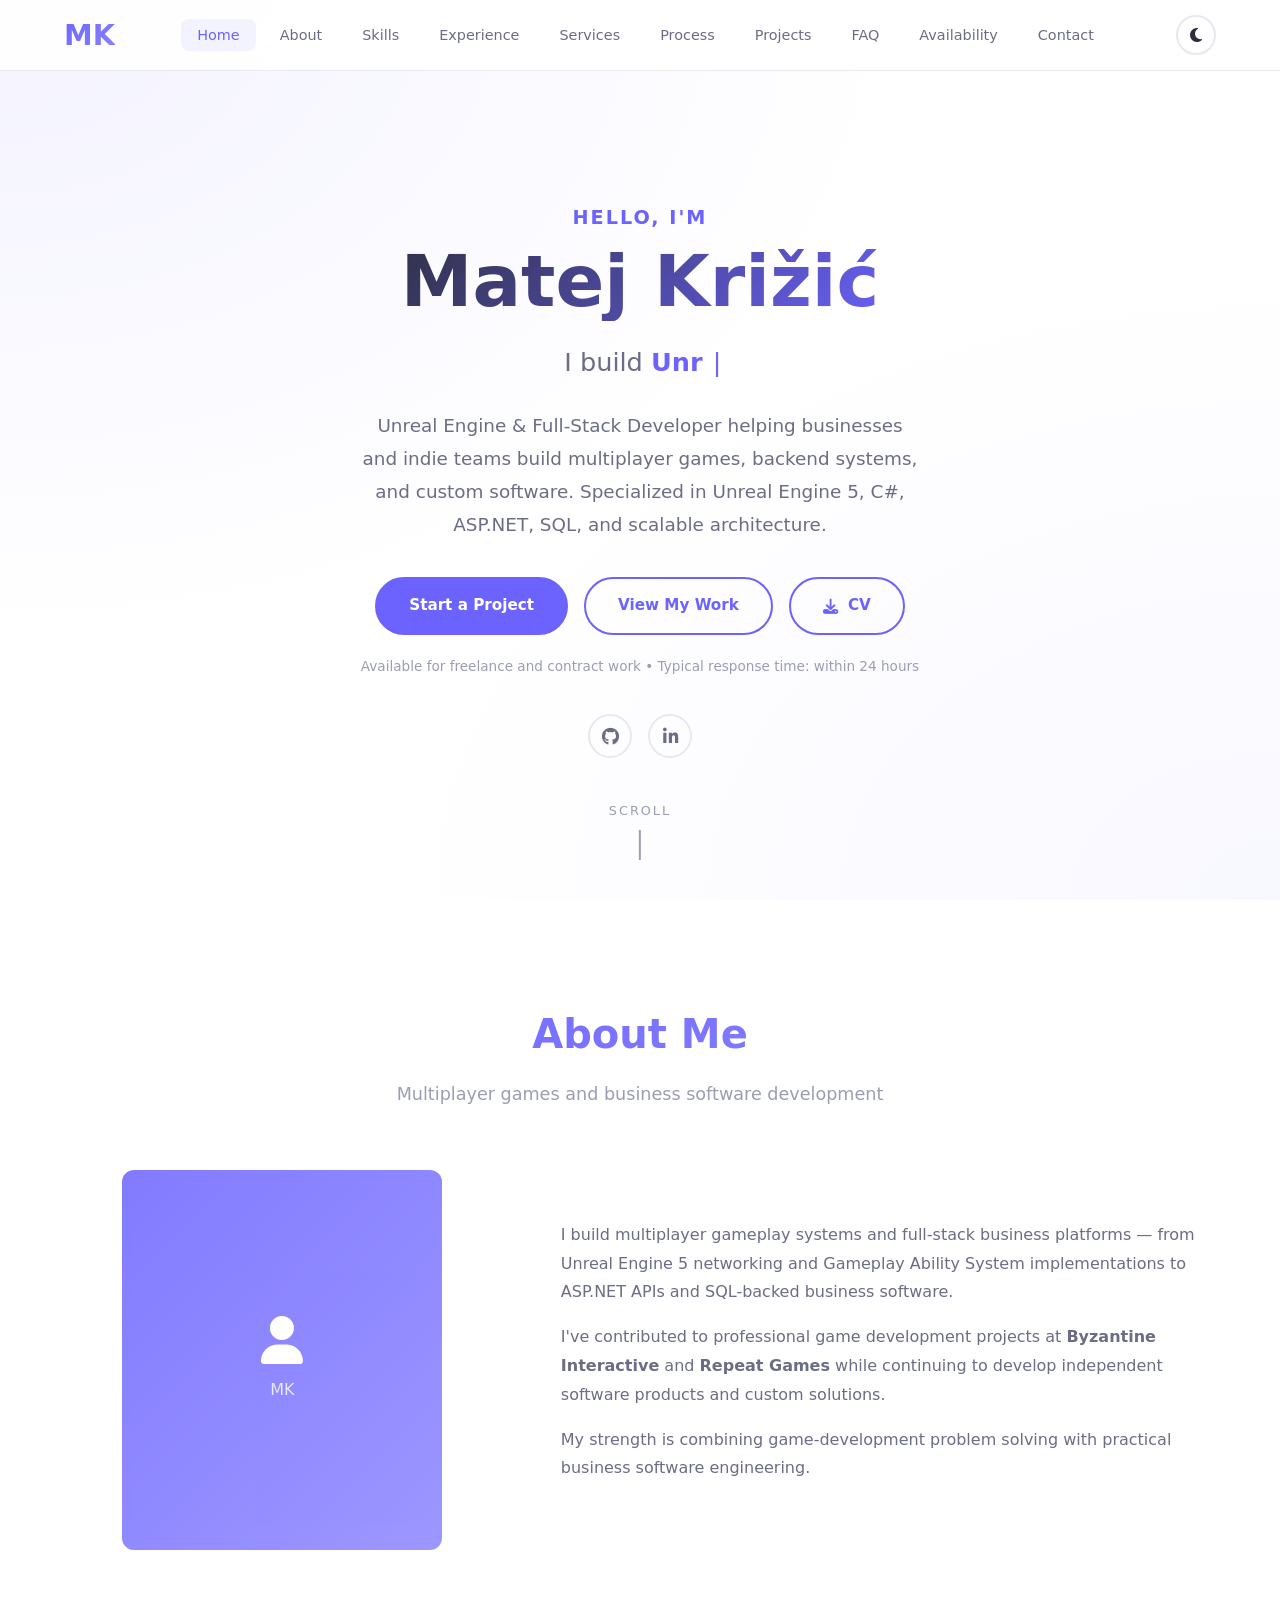
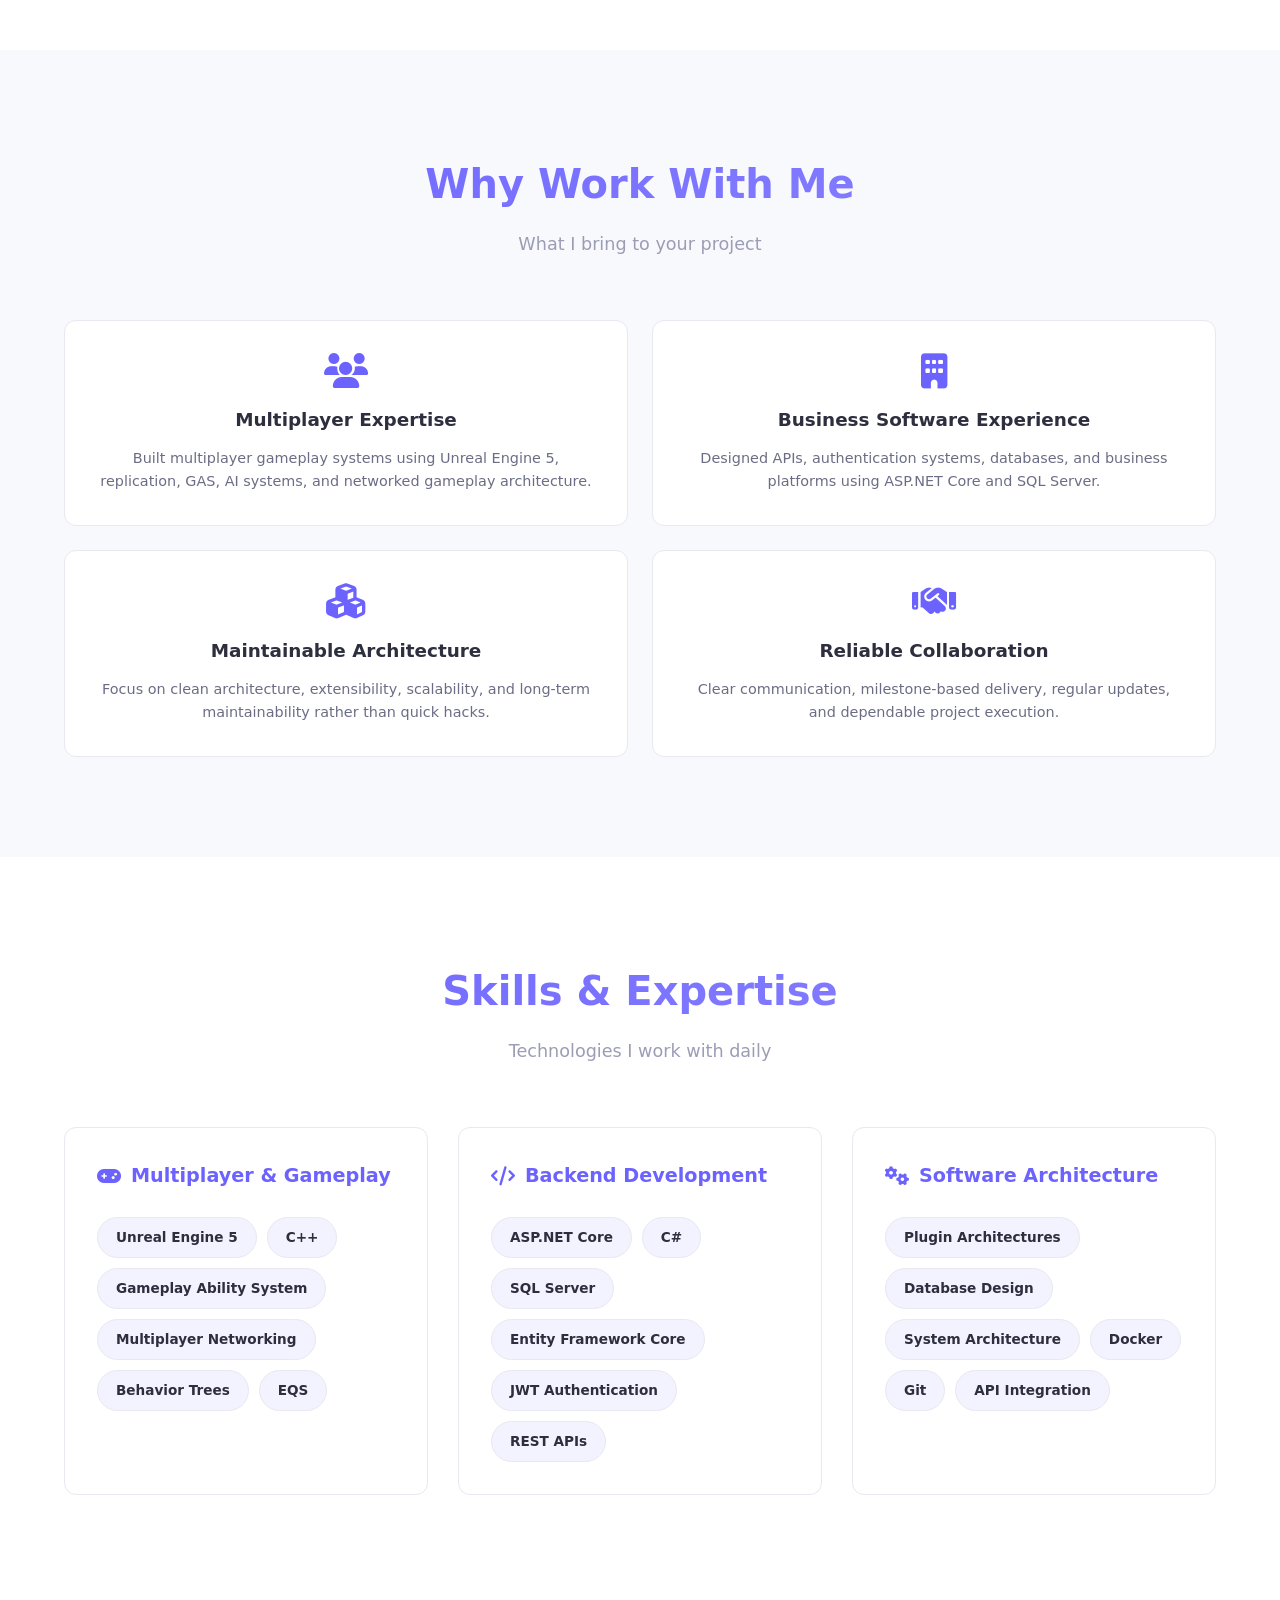
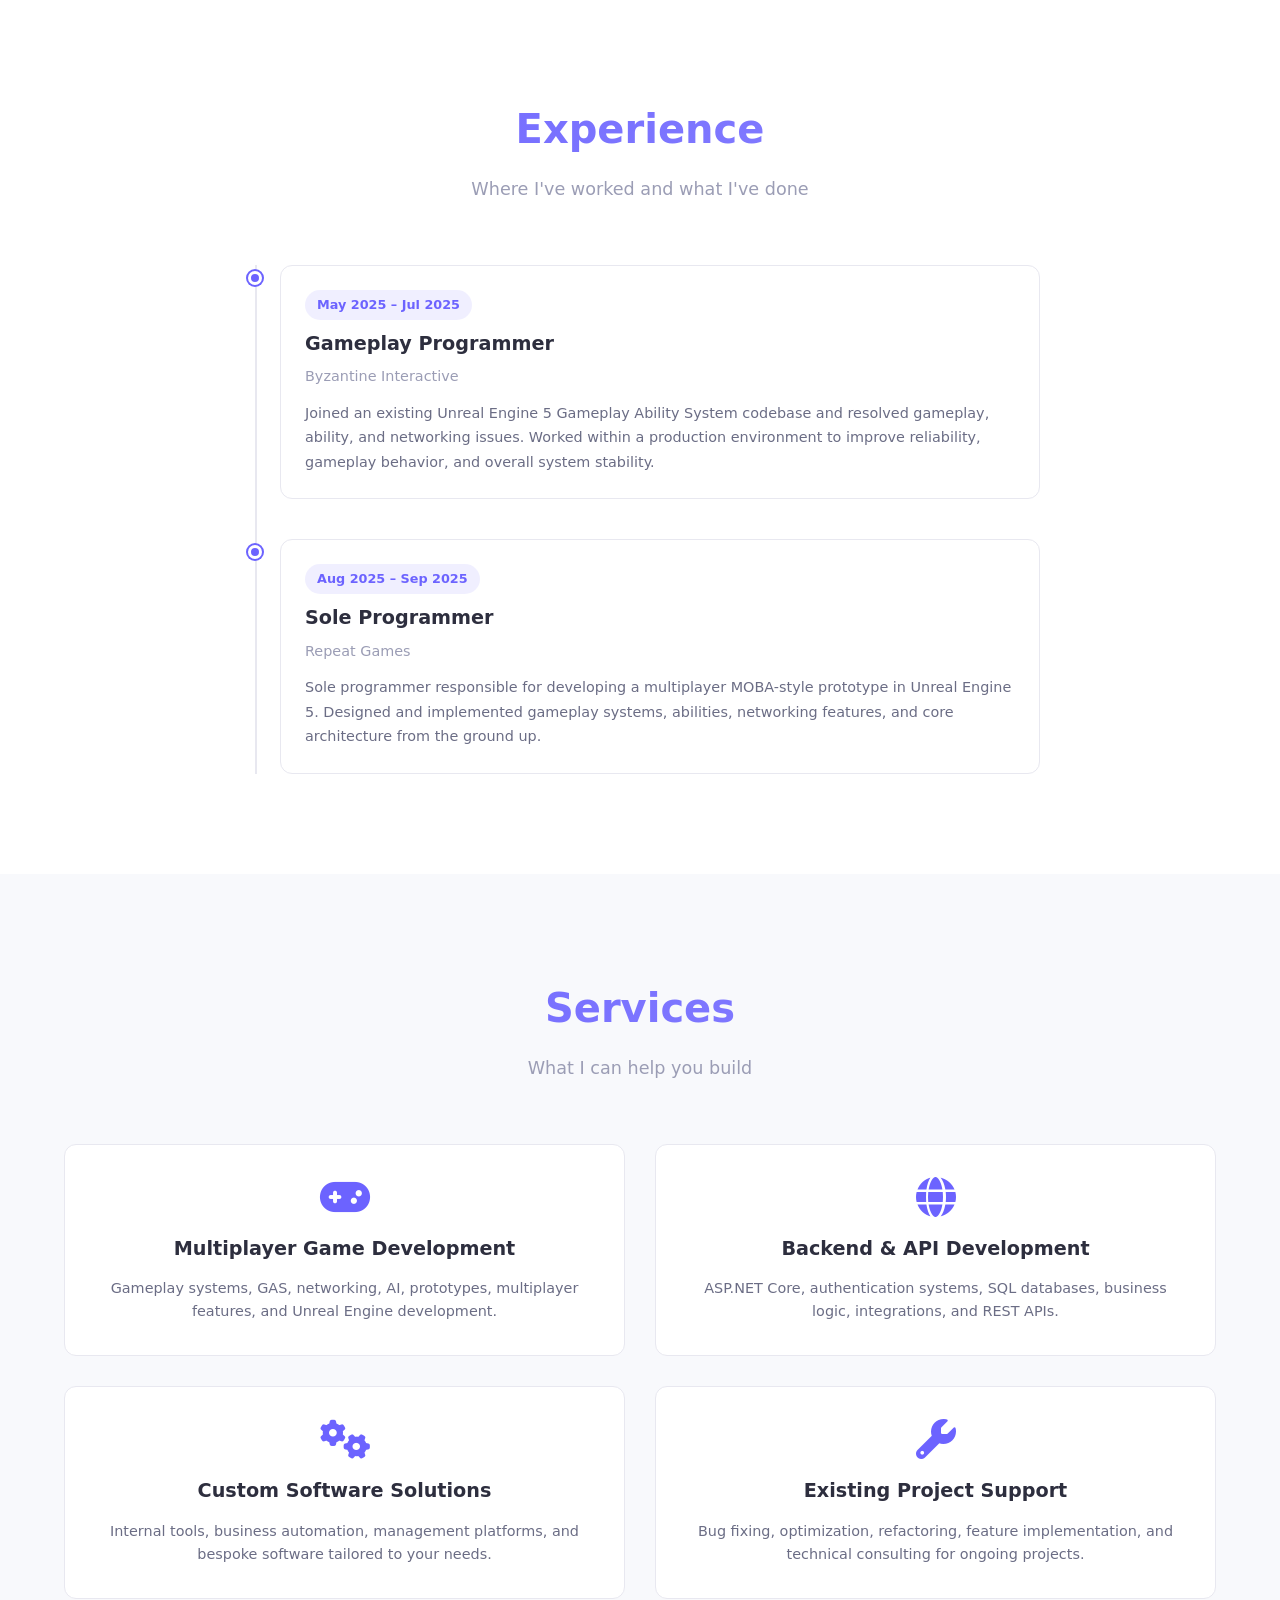
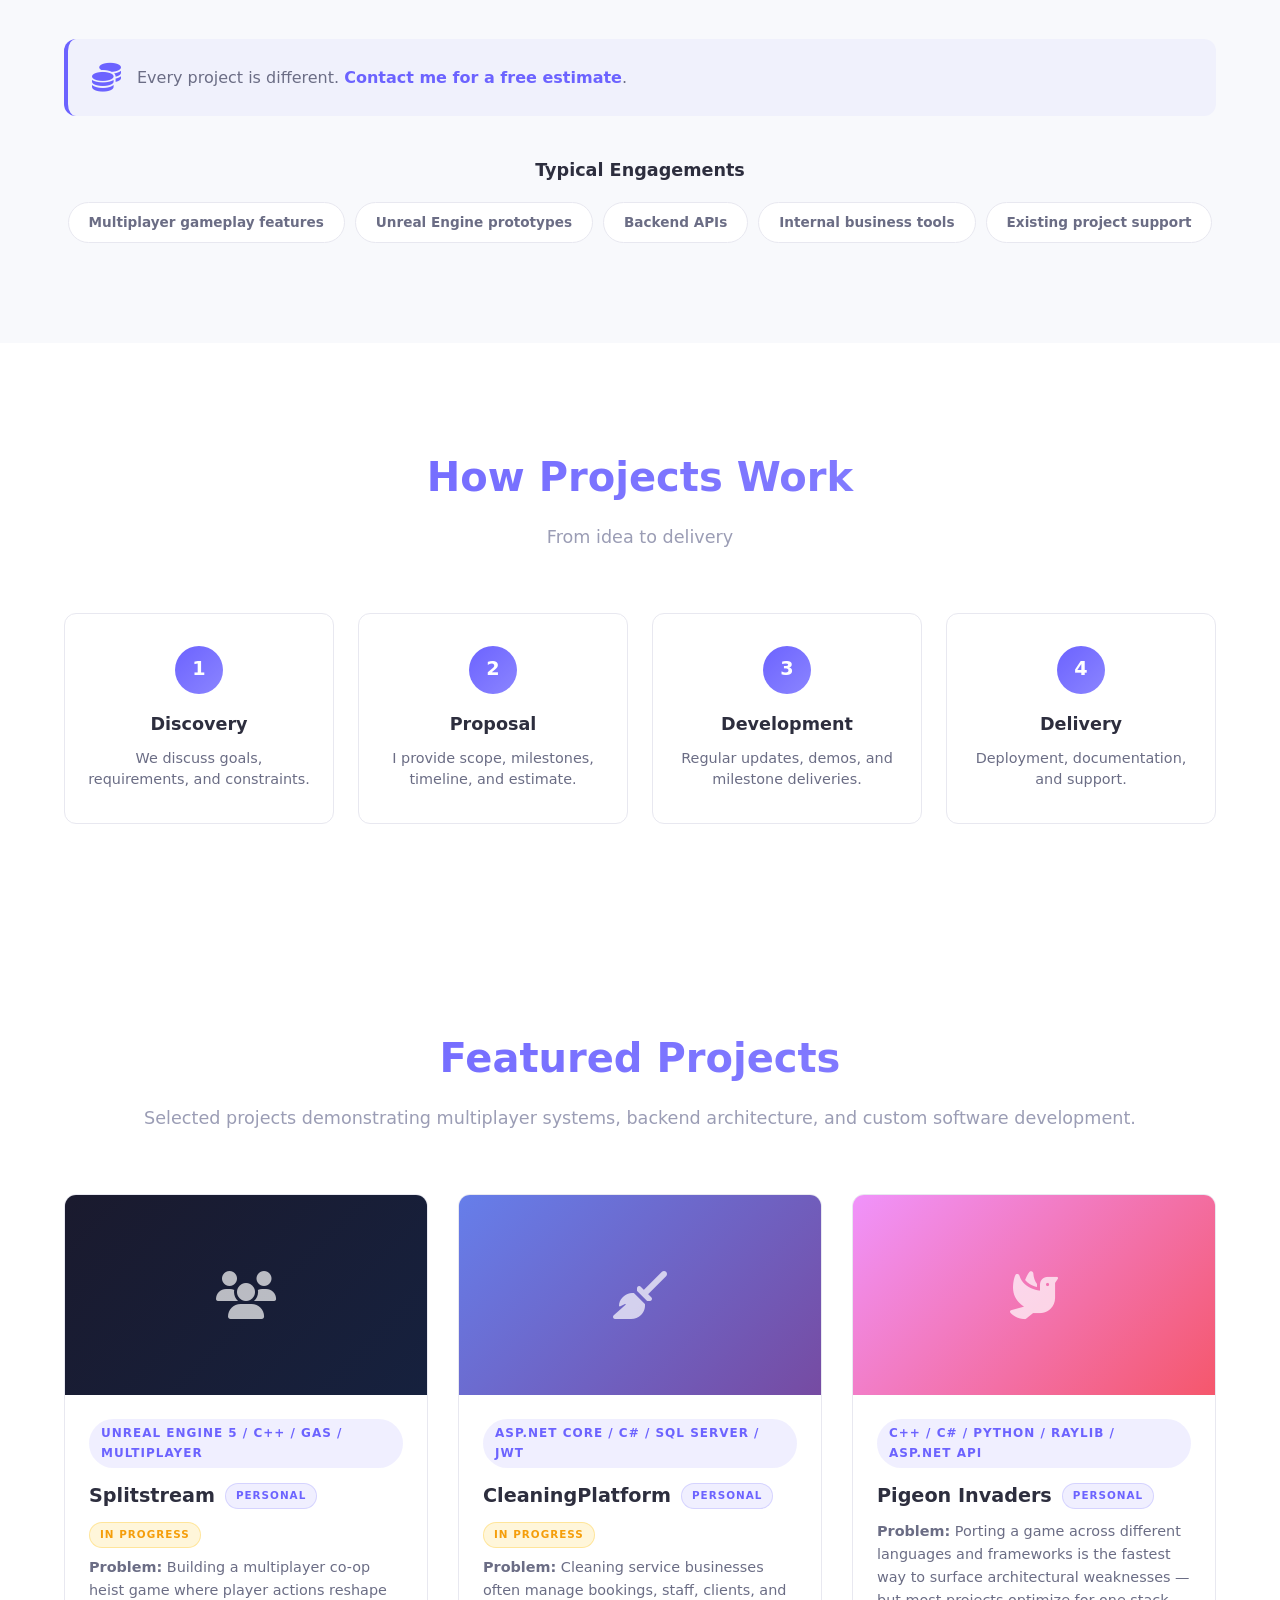
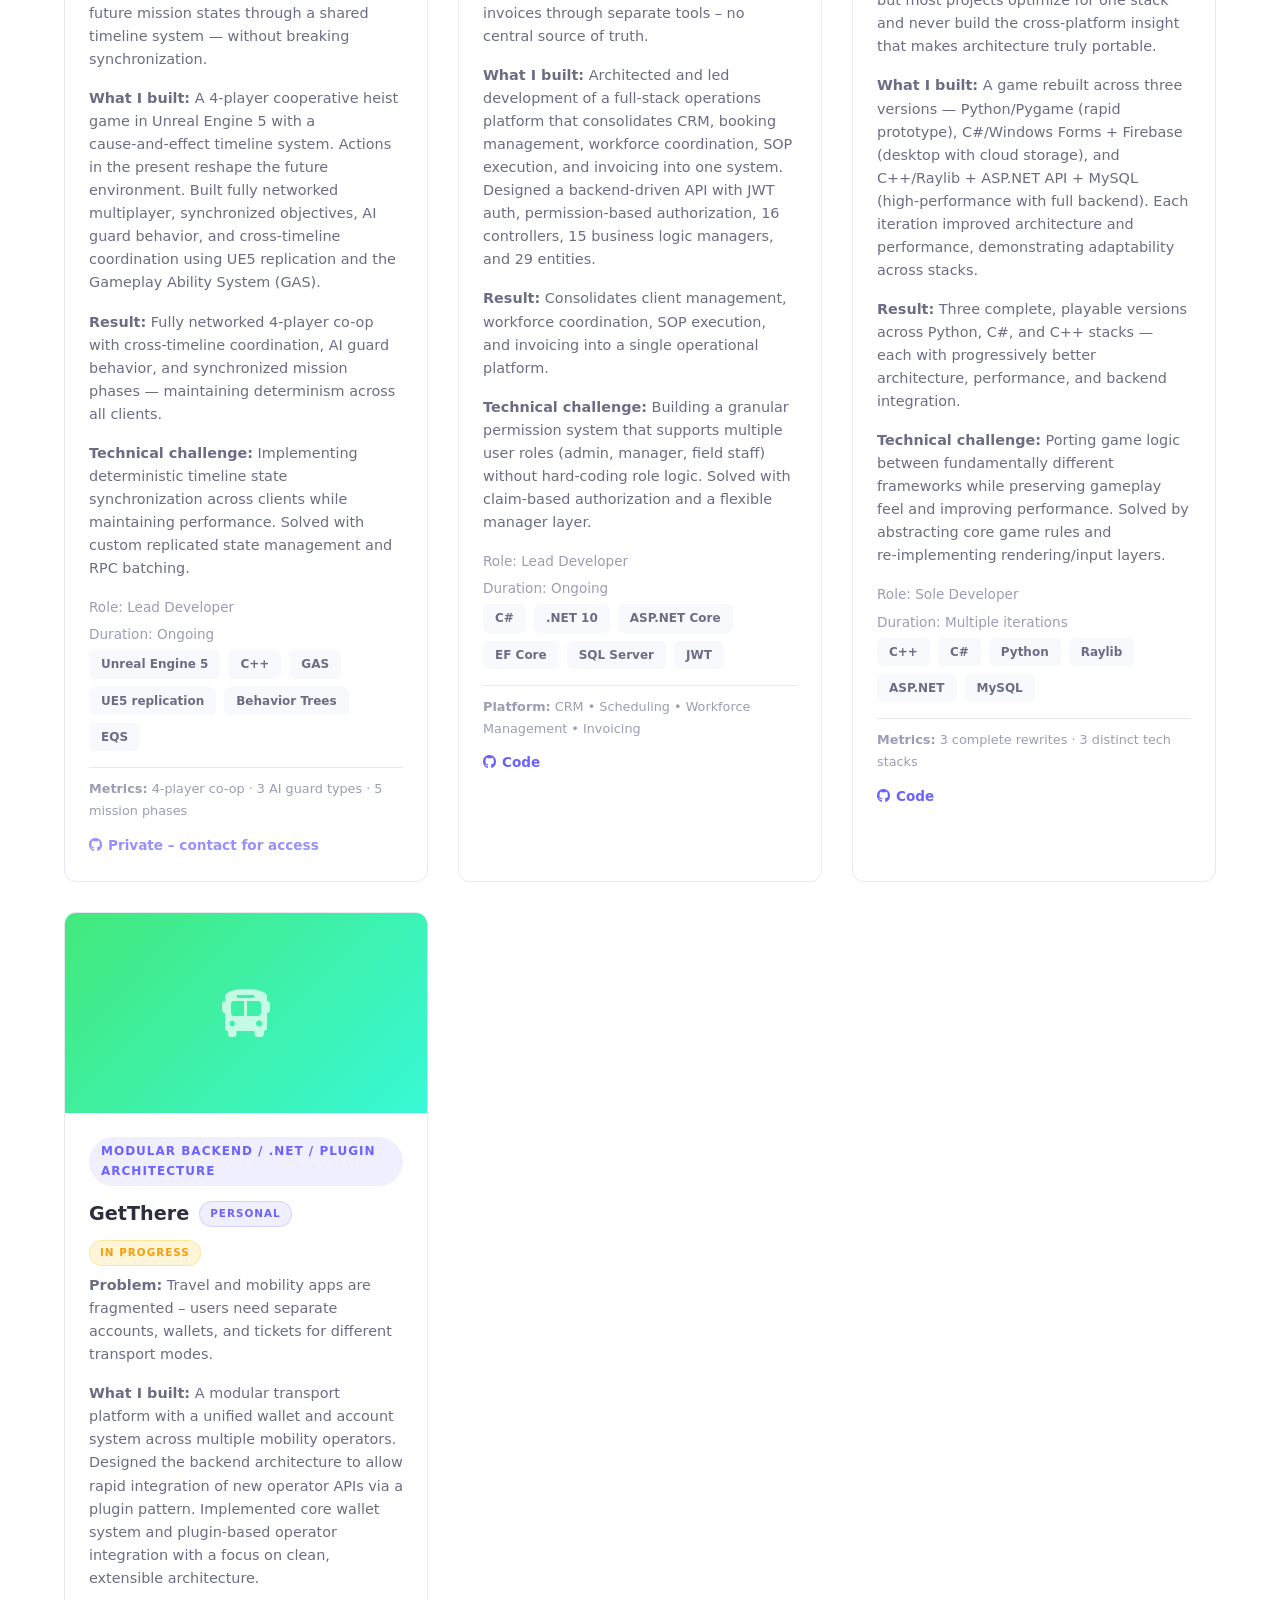
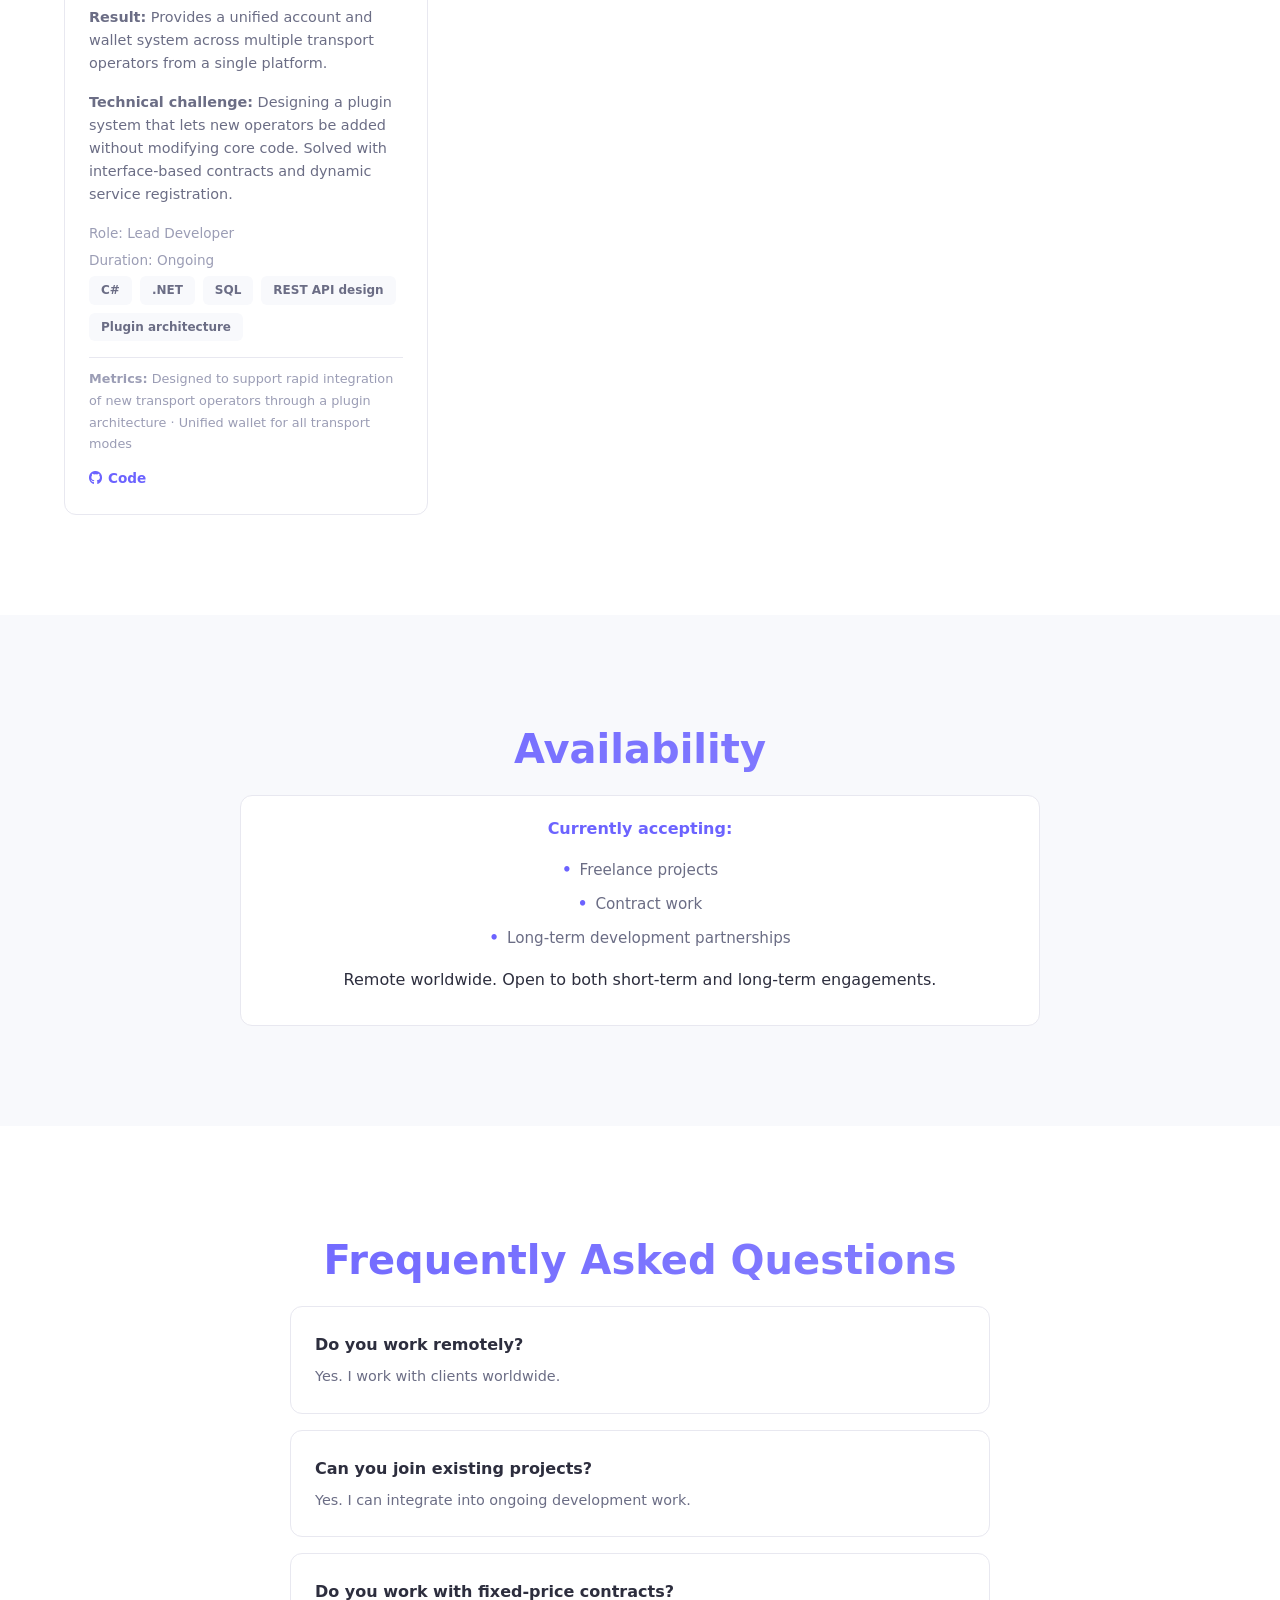
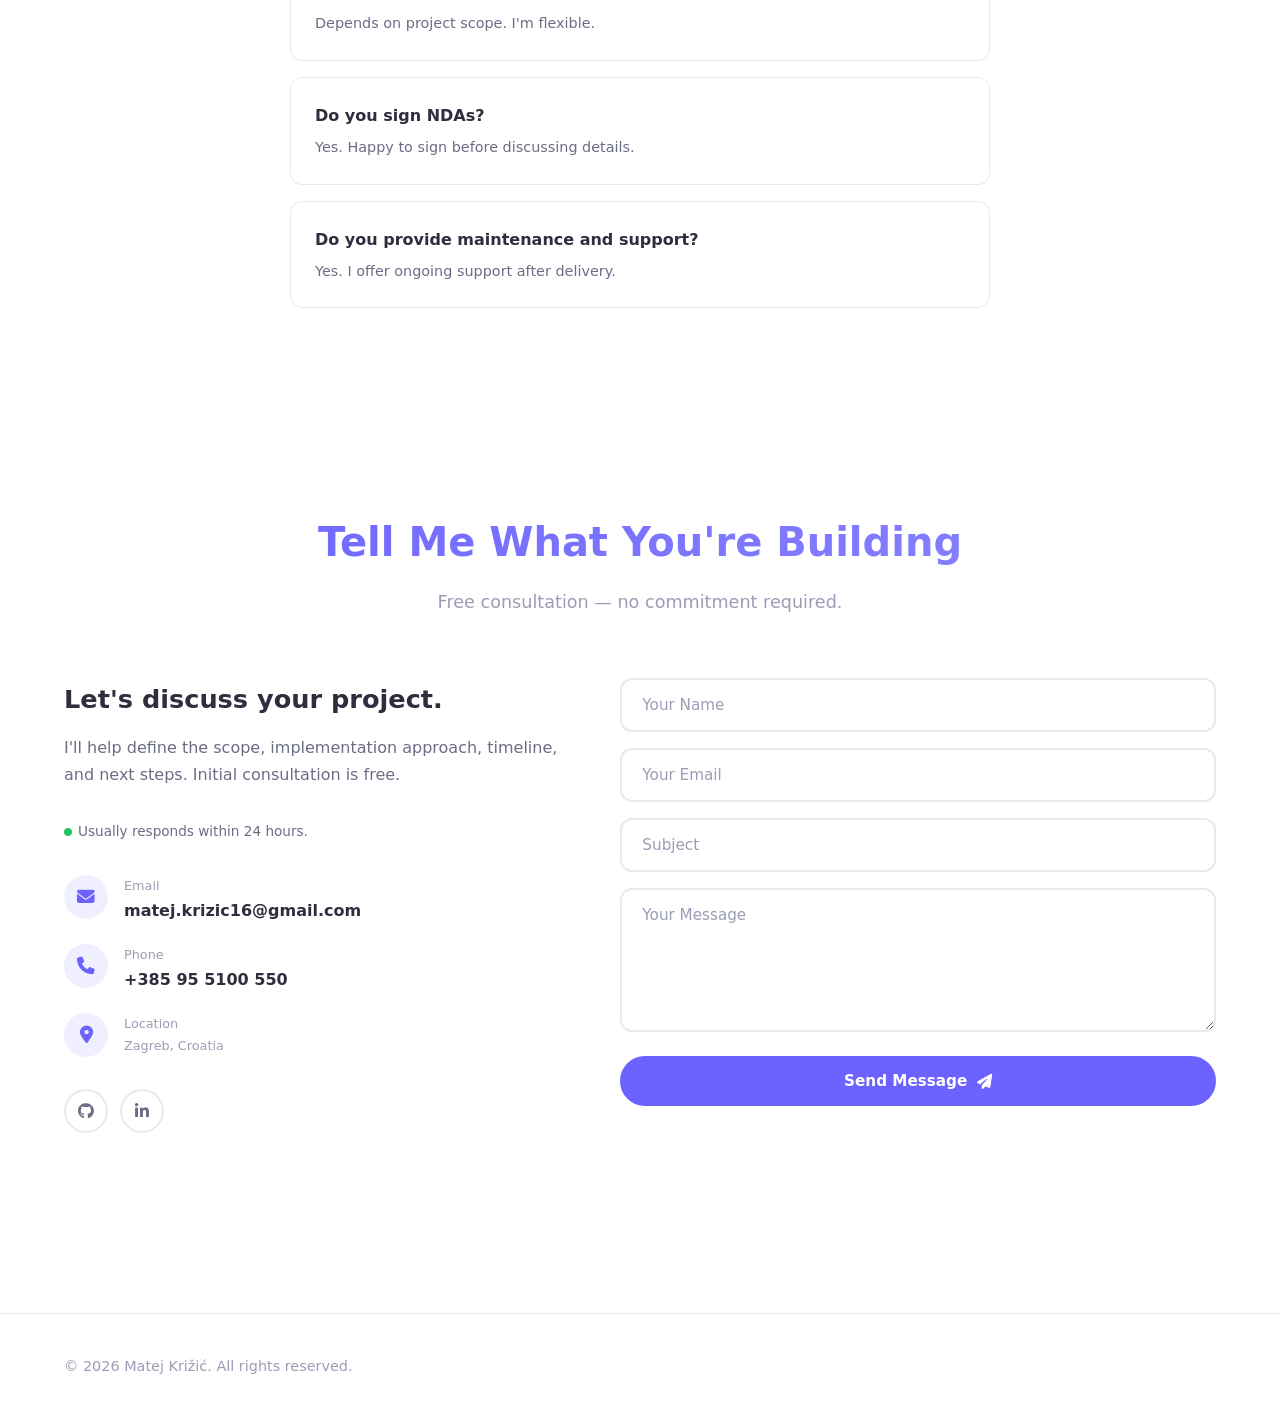
==== commit eec9a368: "Refactor services/availability and remove unused CSS Add 'Process' and 'FAQ' nav links; rename servi" ====
--- a/index.html
+++ b/index.html
@@ -18,7 +18,9 @@
         <li><a href="#skills" class="nav-link">Skills</a></li>
         <li><a href="#experience" class="nav-link">Experience</a></li>
         <li><a href="#services" class="nav-link">Services</a></li>
+        <li><a href="#process" class="nav-link">Process</a></li>
         <li><a href="#projects" class="nav-link">Projects</a></li>
+        <li><a href="#faq" class="nav-link">FAQ</a></li>
         <li><a href="#availability" class="nav-link">Availability</a></li>
         <li><a href="#contact" class="nav-link">Contact</a></li>
       </ul>
@@ -189,23 +191,23 @@
     <div class="container">
       <h2 class="section-title reveal">Services</h2>
       <p class="section-subtitle reveal">What I can help you build</p>
-      <div class="offer-grid">
-        <div class="offer-card reveal">
+      <div class="service-grid">
+        <div class="service-card reveal">
           <i class="fas fa-gamepad"></i>
           <h3>Multiplayer Game Development</h3>
           <p>Gameplay systems, GAS, networking, AI, prototypes, multiplayer features, and Unreal Engine development.</p>
         </div>
-        <div class="offer-card reveal">
+        <div class="service-card reveal">
           <i class="fas fa-globe"></i>
           <h3>Backend & API Development</h3>
           <p>ASP.NET Core, authentication systems, SQL databases, business logic, integrations, and REST APIs.</p>
         </div>
-        <div class="offer-card reveal">
+        <div class="service-card reveal">
           <i class="fas fa-cogs"></i>
           <h3>Custom Software Solutions</h3>
           <p>Internal tools, business automation, management platforms, and bespoke software tailored to your needs.</p>
         </div>
-        <div class="offer-card reveal">
+        <div class="service-card reveal">
           <i class="fas fa-wrench"></i>
           <h3>Existing Project Support</h3>
           <p>Bug fixing, optimization, refactoring, feature implementation, and technical consulting for ongoing projects.</p>
@@ -367,7 +369,7 @@
   <section id="availability" class="section alt-section">
     <div class="container">
       <h2 class="section-title reveal">Availability</h2>
-      <div class="looking-content reveal">
+      <div class="availability-content reveal">
         <p><strong>Currently accepting:</strong></p>
         <ul class="availability-list">
           <li>Freelance projects</li>
--- a/styles.css
+++ b/styles.css
@@ -607,15 +607,15 @@
   transform: translateY(-2px);
 }
 
-/* ========== What I Offer ========== */
-.offer-grid {
+/* ========== Services ========== */
+  .service-grid {
   display: grid;
   grid-template-columns: repeat(2, 1fr);
   gap: 30px;
   margin-bottom: 40px;
 }
 
-.offer-card {
+.service-card {
   background: var(--card-bg);
   border: 1px solid var(--border);
   border-radius: var(--radius);
@@ -624,23 +624,23 @@
   transition: all var(--transition);
 }
 
-.offer-card:hover {
+.service-card:hover {
   transform: translateY(-5px);
   box-shadow: var(--shadow-lg);
 }
 
-.offer-card i {
+.service-card i {
   font-size: 2.5rem;
   color: var(--primary);
   margin-bottom: 16px;
 }
 
-.offer-card h3 {
+.service-card h3 {
   font-size: 1.2rem;
   margin-bottom: 12px;
 }
 
-.offer-card p {
+.service-card p {
   color: var(--text-light);
   font-size: 0.9rem;
   line-height: 1.6;
@@ -702,7 +702,7 @@
 }
 
 @media (max-width: 768px) {
-  .offer-grid {
+.service-grid {
     grid-template-columns: 1fr;
   }
 }
@@ -800,34 +800,6 @@
 }
 
 /* ========== Projects ========== */
-.filter-buttons {
-  display: flex;
-  justify-content: center;
-  gap: 12px;
-  margin-bottom: 40px;
-  flex-wrap: wrap;
-}
-
-.filter-btn {
-  padding: 10px 24px;
-  border: 2px solid var(--border);
-  background: transparent;
-  border-radius: 50px;
-  font-weight: 600;
-  font-size: 0.85rem;
-  cursor: pointer;
-  transition: all var(--transition);
-  color: var(--text-light);
-  font-family: var(--font);
-}
-
-.filter-btn.active,
-.filter-btn:hover {
-  background: var(--primary);
-  border-color: var(--primary);
-  color: #fff;
-}
-
 .projects-grid {
   display: grid;
   grid-template-columns: repeat(3, 1fr);
@@ -960,7 +932,7 @@
   padding-top: 10px;
 }
 
-.looking-content {
+.availability-content {
   max-width: 800px;
   margin: 0 auto;
   text-align: center;
@@ -970,12 +942,12 @@
   border: 1px solid var(--border);
 }
 
-.looking-content p {
+.availability-content p {
   margin-bottom: 12px;
   line-height: 1.6;
 }
 
-.looking-content strong {
+.availability-content strong {
   color: var(--primary);
 }
 
@@ -1096,106 +1068,6 @@
   color: var(--text-light);
   font-size: 0.9rem;
   line-height: 1.7;
-}
-
-/* ========== Testimonials ========== */
-.testimonials-slider {
-  max-width: 700px;
-  margin: 0 auto;
-  position: relative;
-  min-height: 260px;
-}
-
-.testimonial-card {
-  background: var(--card-bg);
-  border: 1px solid var(--border);
-  border-radius: var(--radius);
-  padding: 40px;
-  text-align: center;
-  display: none;
-  animation: fadeSlideIn 0.5s ease;
-}
-
-.testimonial-card.active {
-  display: block;
-}
-
-@keyframes fadeSlideIn {
-  from {
-    opacity: 0;
-    transform: translateY(20px);
-  }
-  to {
-    opacity: 1;
-    transform: translateY(0);
-  }
-}
-
-.testimonial-card .fa-quote-left {
-  font-size: 2rem;
-  color: var(--primary);
-  opacity: 0.3;
-  margin-bottom: 16px;
-}
-
-.testimonial-card p {
-  color: var(--text-light);
-  font-size: 1.05rem;
-  line-height: 1.8;
-  margin-bottom: 24px;
-  font-style: italic;
-}
-
-.testimonial-author {
-  display: flex;
-  align-items: center;
-  justify-content: center;
-  gap: 12px;
-}
-
-.testimonial-avatar {
-  width: 48px;
-  height: 48px;
-  border-radius: 50%;
-  background: linear-gradient(135deg, var(--primary), var(--primary-light));
-  color: #fff;
-  display: flex;
-  align-items: center;
-  justify-content: center;
-  font-weight: 700;
-  font-size: 0.9rem;
-}
-
-.testimonial-author strong {
-  display: block;
-  font-size: 0.95rem;
-}
-
-.testimonial-author span {
-  color: var(--text-muted);
-  font-size: 0.8rem;
-}
-
-.testimonial-nav {
-  display: flex;
-  justify-content: center;
-  gap: 10px;
-  margin-top: 24px;
-}
-
-.testimonial-dot {
-  width: 12px;
-  height: 12px;
-  border-radius: 50%;
-  border: 2px solid var(--border);
-  background: transparent;
-  cursor: pointer;
-  transition: all var(--transition);
-}
-
-.testimonial-dot.active {
-  background: var(--primary);
-  border-color: var(--primary);
 }
 
 /* ========== Contact ========== */
@@ -1404,28 +1276,6 @@
   background: var(--primary-dark);
   transform: translateY(-3px);
   box-shadow: 0 8px 24px rgba(108, 99, 255, 0.4);
-}
-
-/* ========== Form notification ========== */
-.form-notification {
-  padding: 14px 20px;
-  border-radius: var(--radius);
-  font-weight: 600;
-  font-size: 0.9rem;
-  margin-top: 8px;
-  animation: fadeSlideIn 0.3s ease;
-}
-
-.form-notification.success {
-  background: rgba(34, 197, 94, 0.1);
-  color: #22c55e;
-  border: 1px solid rgba(34, 197, 94, 0.2);
-}
-
-.form-notification.error {
-  background: rgba(239, 68, 68, 0.1);
-  color: #ef4444;
-  border: 1px solid rgba(239, 68, 68, 0.2);
 }
 
 /* ========== Responsive ========== */
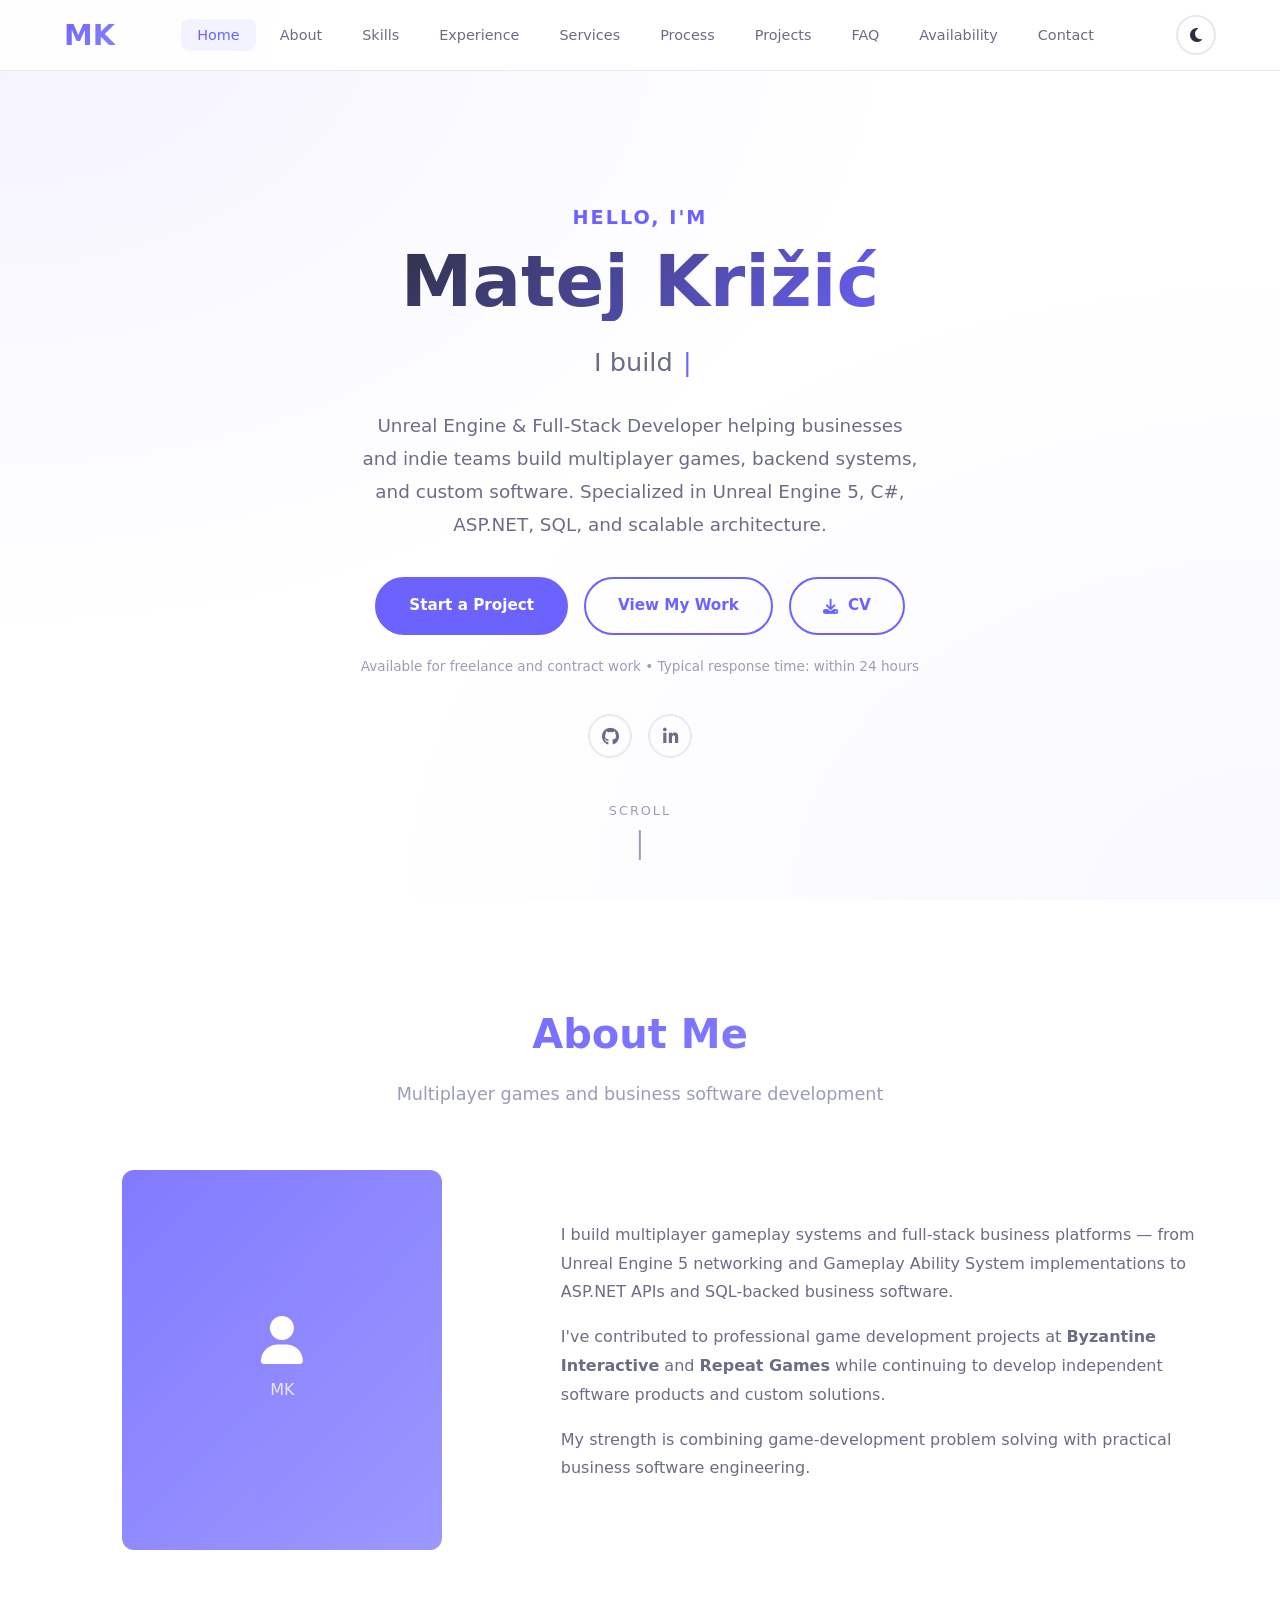
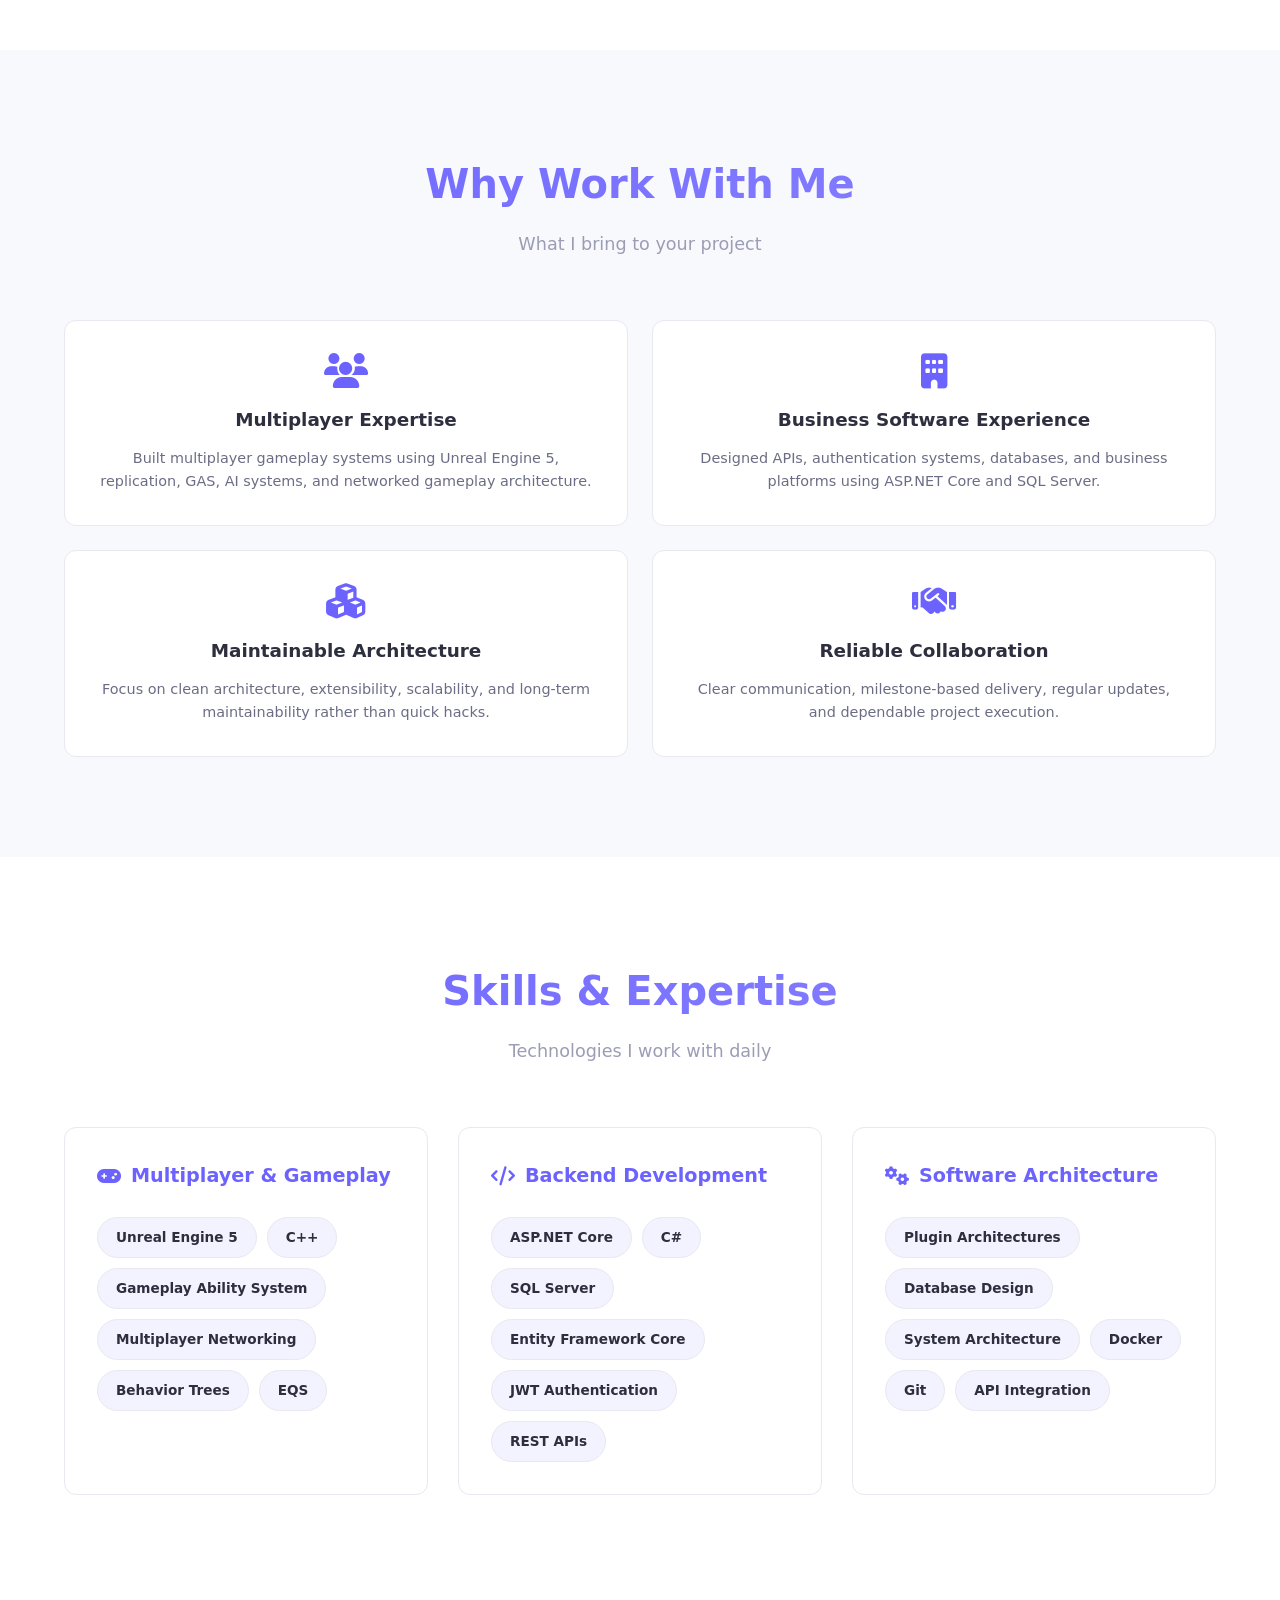
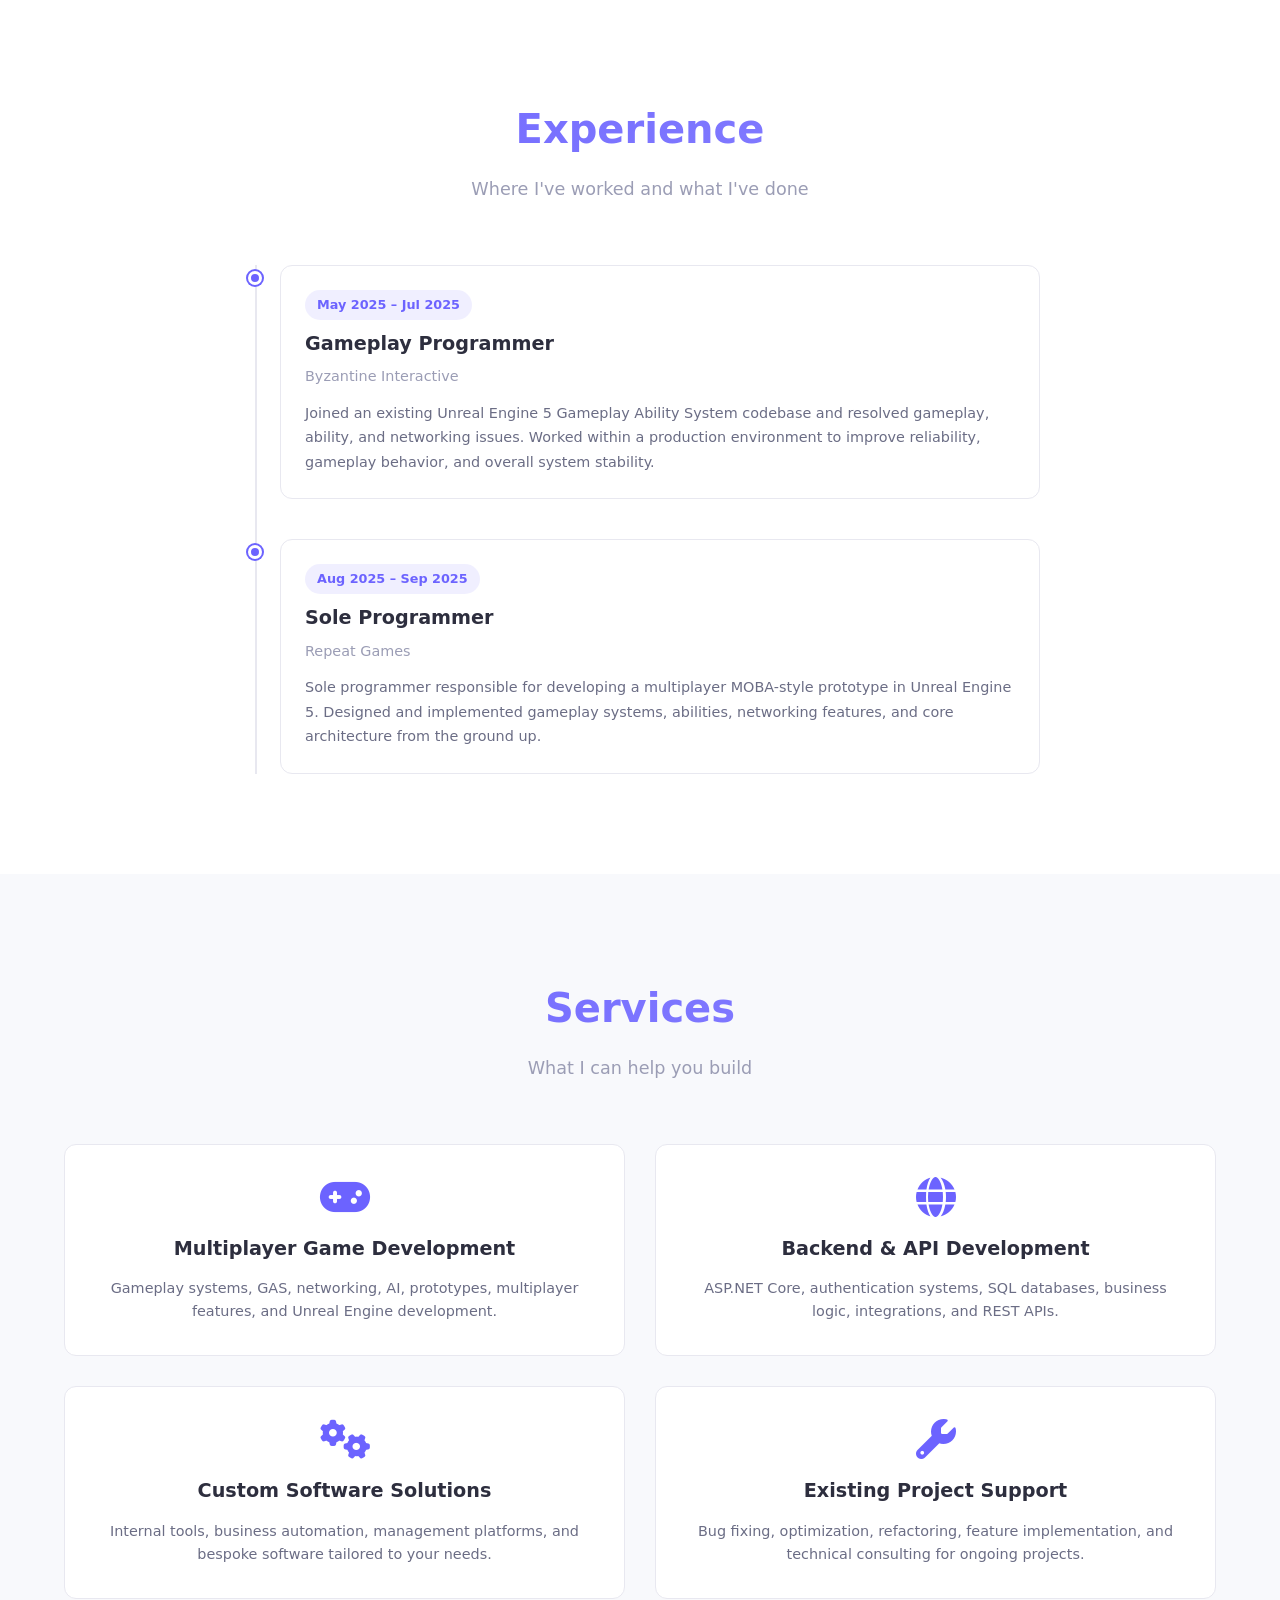
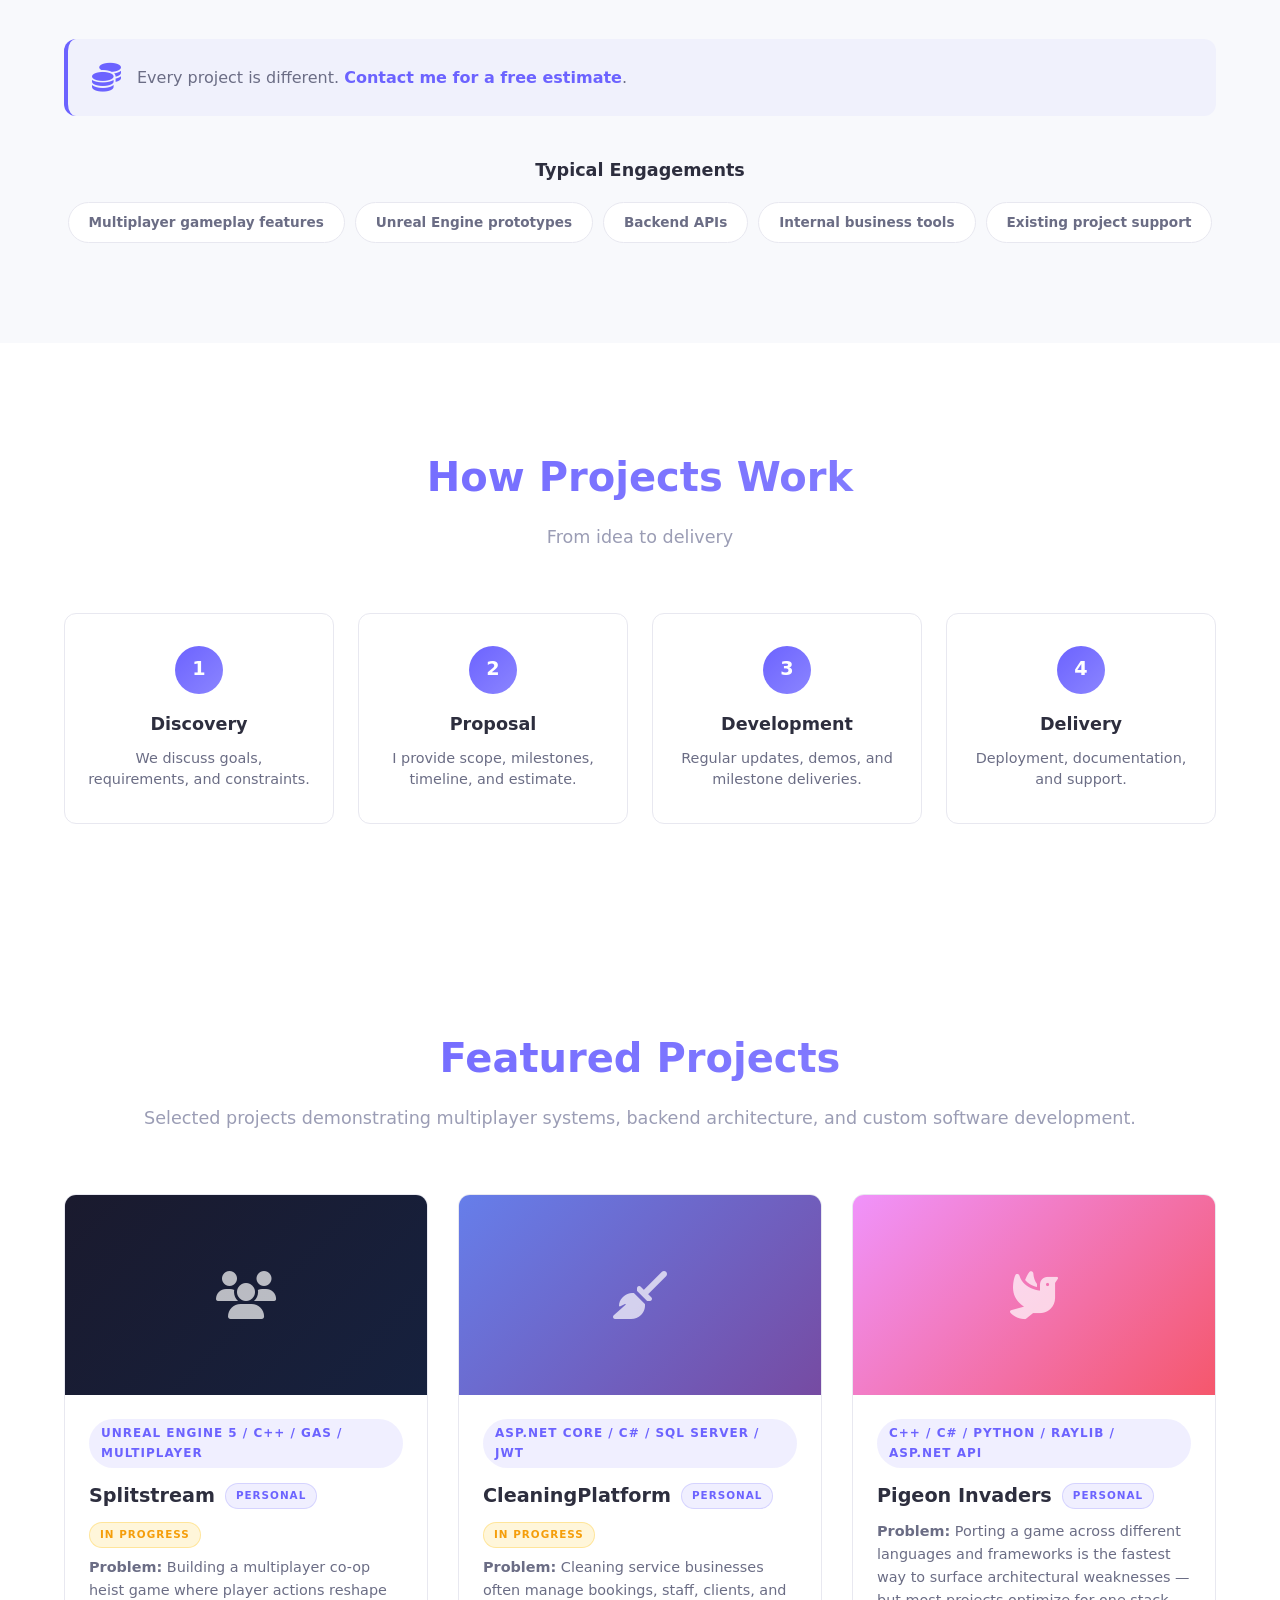
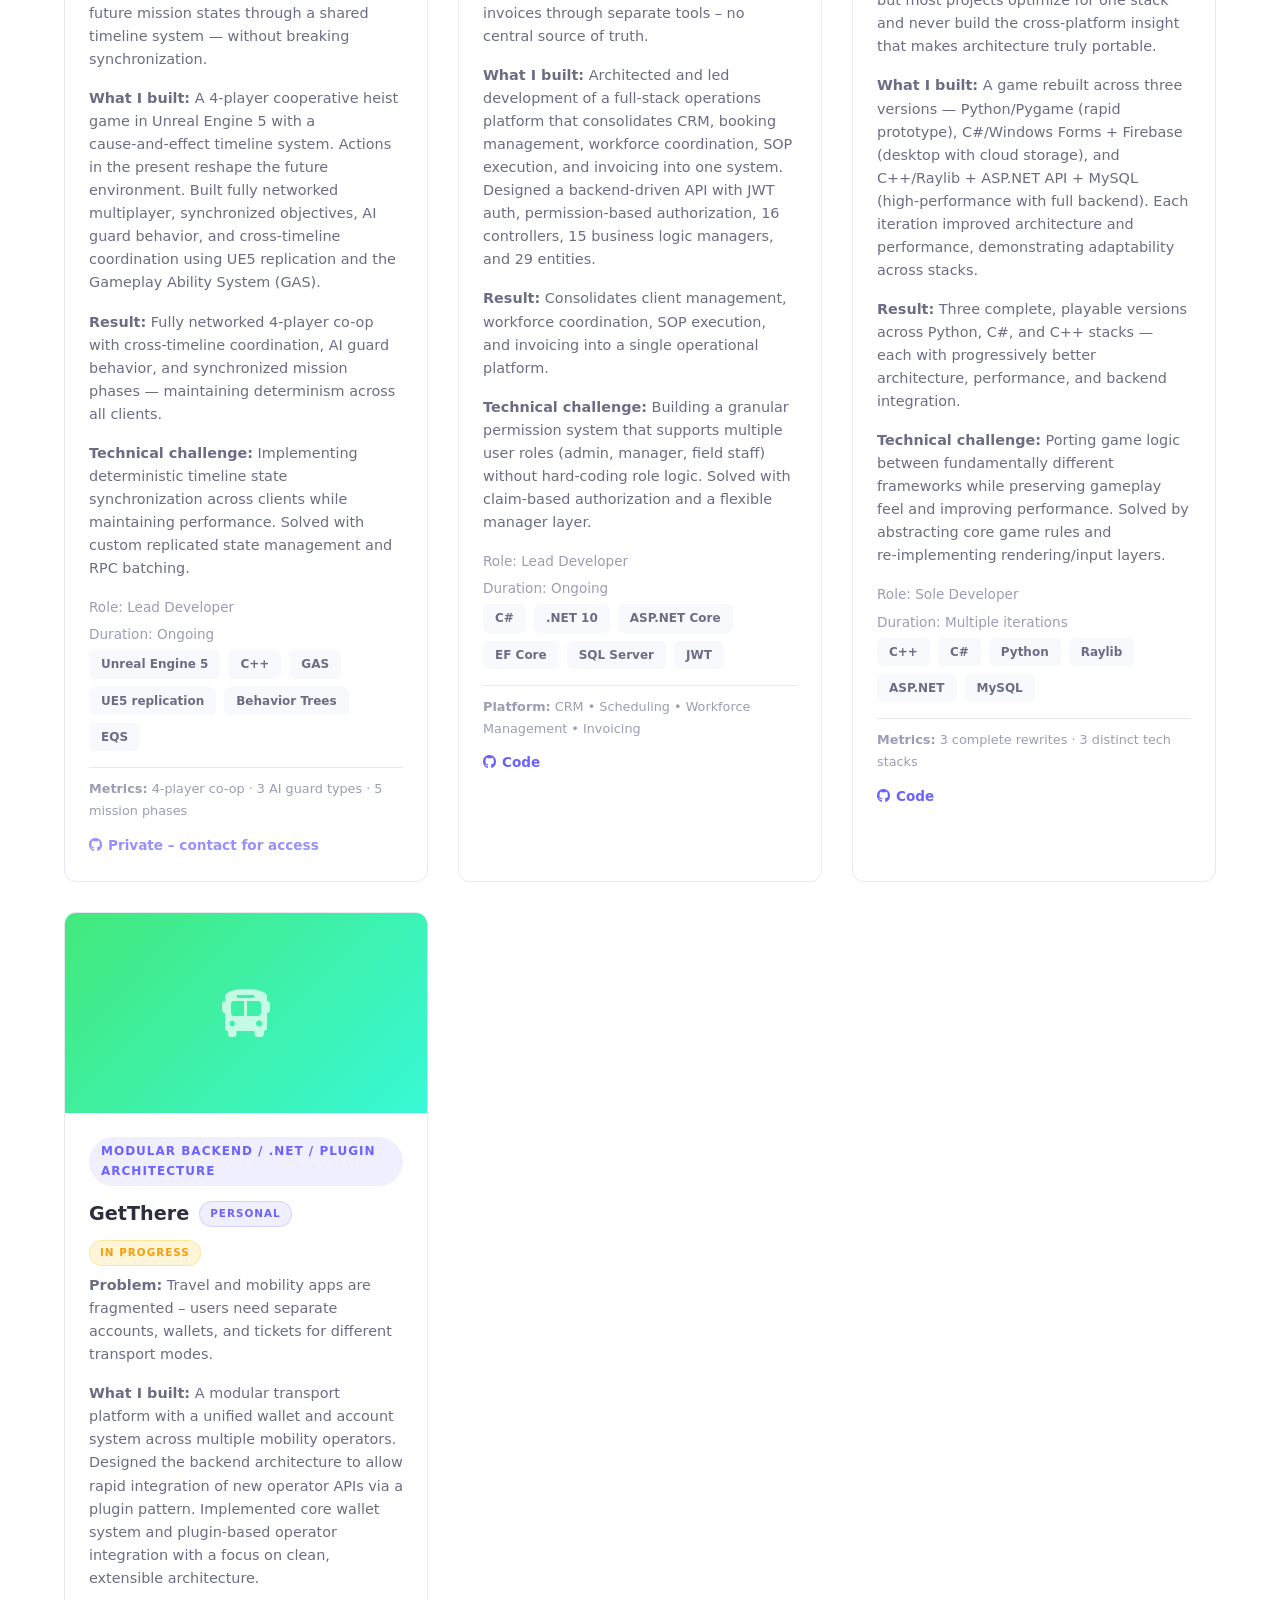
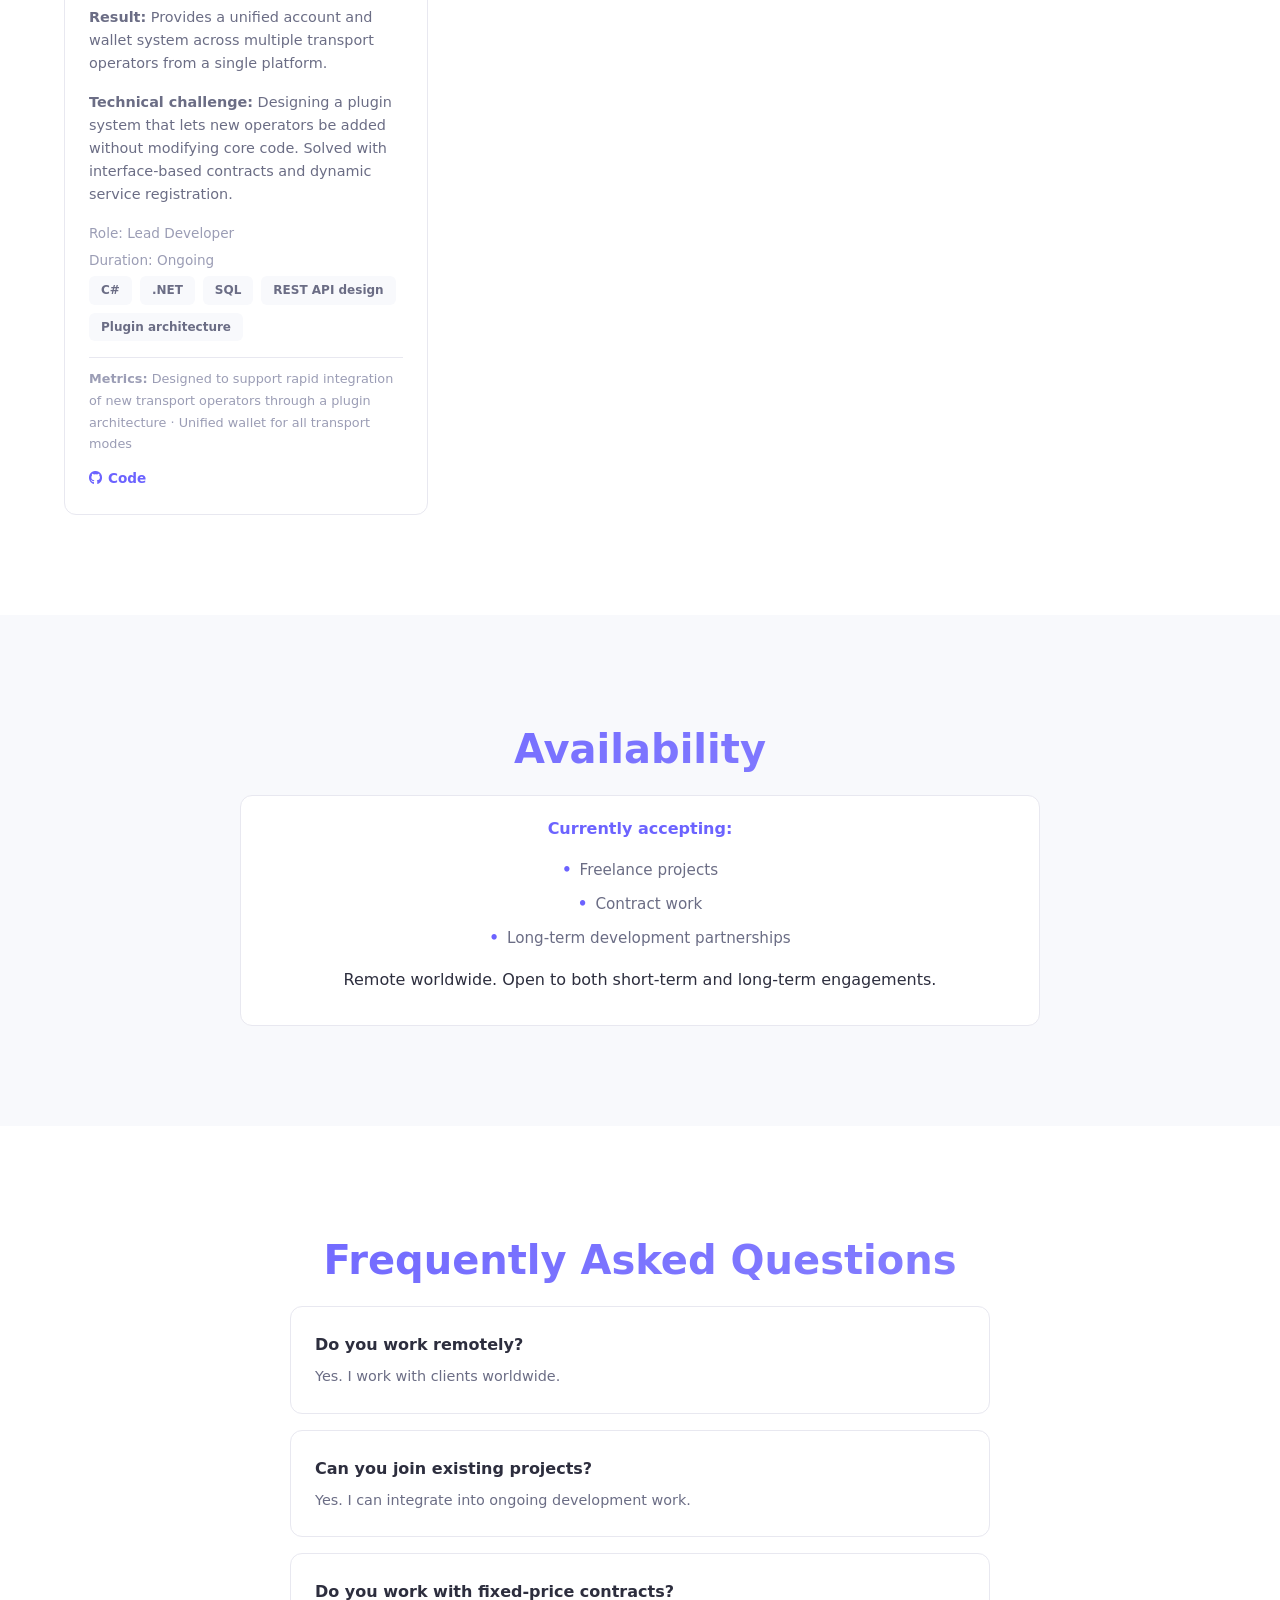
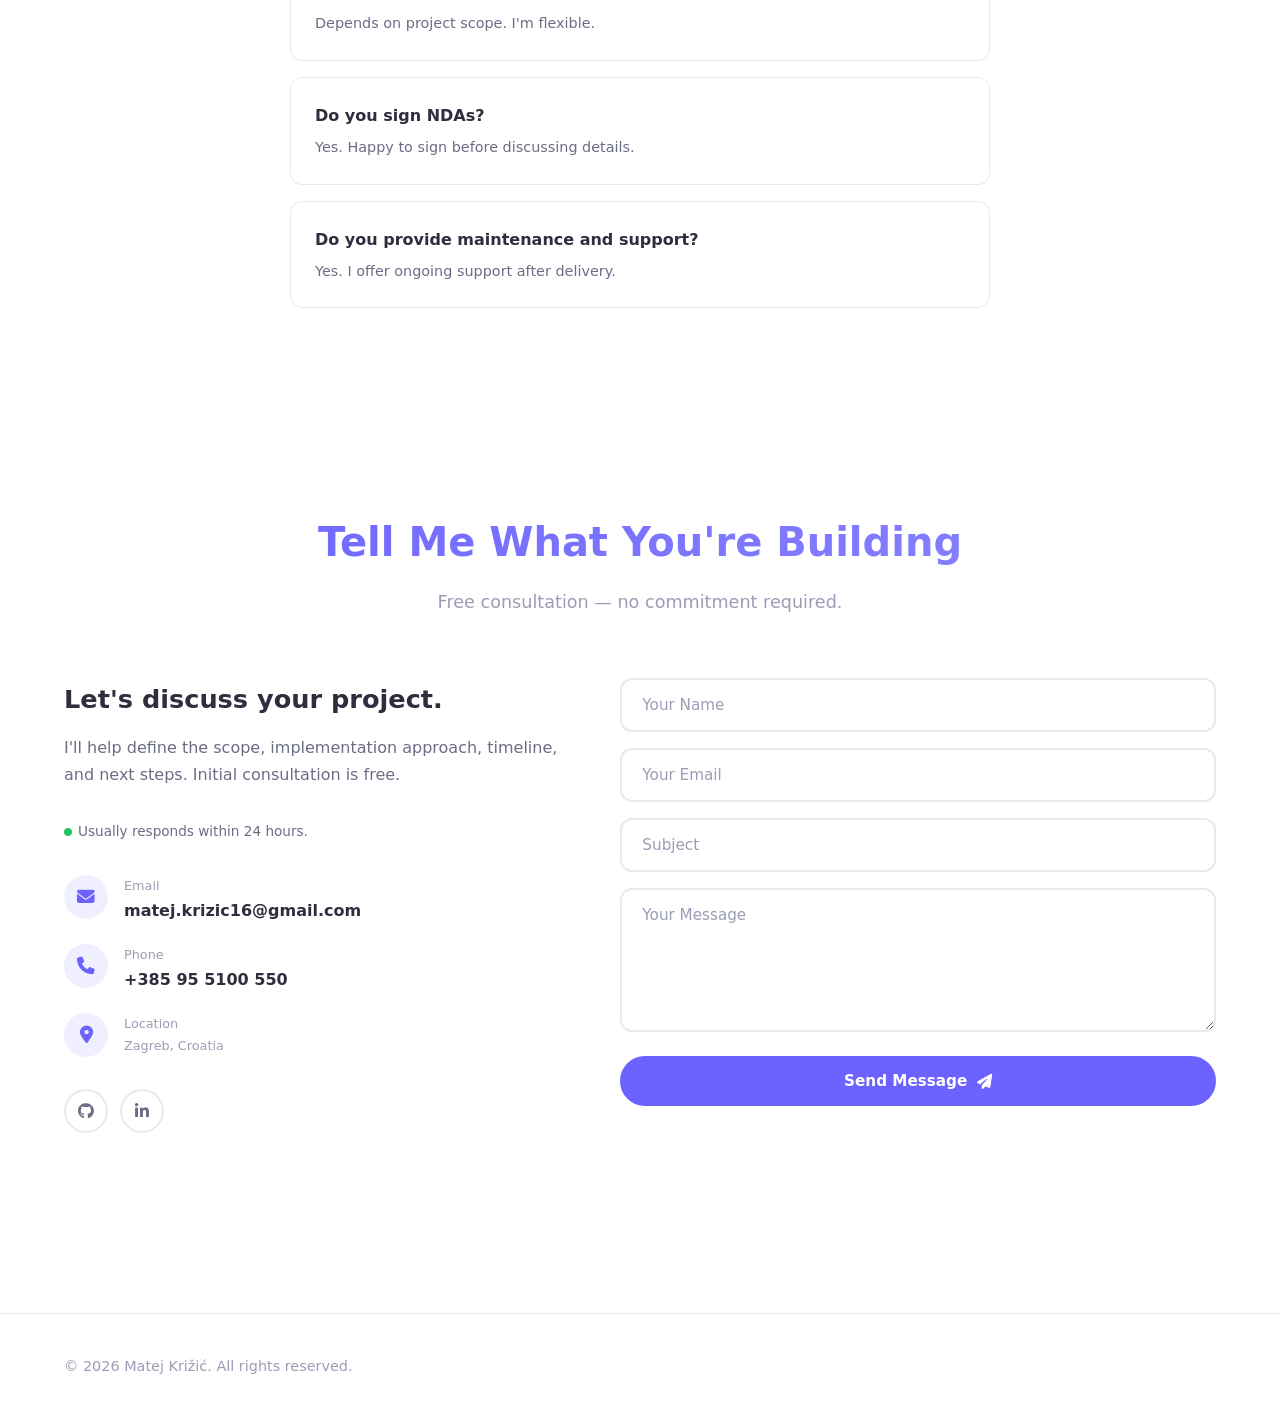
==== commit fc4ed0e1: "Move content to data modules and render dynamically Add data/projects.js, data/faq.js, and data/expe" ====
--- a/index.html
+++ b/index.html
@@ -163,26 +163,7 @@
     <div class="container">
       <h2 class="section-title reveal">Experience</h2>
       <p class="section-subtitle reveal">Where I've worked and what I've done</p>
-      <div class="timeline">
-        <div class="timeline-item reveal">
-          <div class="timeline-dot"></div>
-          <div class="timeline-content">
-            <span class="timeline-year">May 2025 – Jul 2025</span>
-            <h3>Gameplay Programmer</h3>
-            <span class="timeline-company">Byzantine Interactive</span>
-            <p>Joined an existing Unreal Engine 5 Gameplay Ability System codebase and resolved gameplay, ability, and networking issues. Worked within a production environment to improve reliability, gameplay behavior, and overall system stability.</p>
-          </div>
-        </div>
-        <div class="timeline-item reveal">
-          <div class="timeline-dot"></div>
-          <div class="timeline-content">
-            <span class="timeline-year">Aug 2025 – Sep 2025</span>
-            <h3>Sole Programmer</h3>
-            <span class="timeline-company">Repeat Games</span>
-            <p>Sole programmer responsible for developing a multiplayer MOBA-style prototype in Unreal Engine 5. Designed and implemented gameplay systems, abilities, networking features, and core architecture from the ground up.</p>
-          </div>
-        </div>
-      </div>
+      <div class="timeline" id="experience-container"></div>
     </div>
   </section>
 
@@ -265,103 +246,7 @@
     <div class="container">
       <h2 class="section-title reveal">Featured Projects</h2>
       <p class="section-subtitle reveal">Selected projects demonstrating multiplayer systems, backend architecture, and custom software development.</p>
-      <div class="projects-grid">
-        <!-- Splitstream -->
-        <div class="project-card reveal" data-category="gamedev">
-          <div class="project-img" style="background: linear-gradient(135deg, #1a1a2e, #16213e);">
-            <i class="fas fa-users"></i>
-          </div>
-          <div class="project-info">
-            <span class="project-tag">Unreal Engine 5 / C++ / GAS / Multiplayer</span>
-            <h3>Splitstream <span class="project-type">Personal</span><span class="project-status">In Progress</span></h3>
-            <p><strong>Problem:</strong> Building a multiplayer co-op heist game where player actions reshape future mission states through a shared timeline system — without breaking synchronization.</p>
-            <p><strong>What I built:</strong> A 4-player cooperative heist game in Unreal Engine 5 with a cause‑and‑effect timeline system. Actions in the present reshape the future environment. Built fully networked multiplayer, synchronized objectives, AI guard behavior, and cross‑timeline coordination using UE5 replication and the Gameplay Ability System (GAS).</p>
-            <p><strong>Result:</strong> Fully networked 4-player co-op with cross-timeline coordination, AI guard behavior, and synchronized mission phases — maintaining determinism across all clients.</p>
-            <p><strong>Technical challenge:</strong> Implementing deterministic timeline state synchronization across clients while maintaining performance. Solved with custom replicated state management and RPC batching.</p>
-            <div class="project-role">Role: Lead Developer</div>
-            <div class="project-duration">Duration: Ongoing</div>
-            <div class="project-tech">
-              <span>Unreal Engine 5</span><span>C++</span><span>GAS</span><span>UE5 replication</span><span>Behavior Trees</span><span>EQS</span>
-            </div>
-            <div class="project-metrics"><strong>Metrics:</strong> 4-player co-op · 3 AI guard types · 5 mission phases</div>
-            <div class="project-links">
-              <a href="#" class="project-link" style="opacity:0.7;"><i class="fab fa-github"></i> Private – contact for access</a>
-            </div>
-          </div>
-        </div>
-
-        <!-- CleaningPlatform -->
-        <div class="project-card reveal" data-category="fullstack">
-          <div class="project-img" style="background: linear-gradient(135deg, #667eea, #764ba2);">
-            <i class="fas fa-broom"></i>
-          </div>
-          <div class="project-info">
-            <span class="project-tag">ASP.NET Core / C# / SQL Server / JWT</span>
-            <h3>CleaningPlatform <span class="project-type">Personal</span><span class="project-status">In Progress</span></h3>
-            <p><strong>Problem:</strong> Cleaning service businesses often manage bookings, staff, clients, and invoices through separate tools – no central source of truth.</p>
-            <p><strong>What I built:</strong> Architected and led development of a full‑stack operations platform that consolidates CRM, booking management, workforce coordination, SOP execution, and invoicing into one system. Designed a backend‑driven API with JWT auth, permission‑based authorization, 16 controllers, 15 business logic managers, and 29 entities.</p>
-            <p><strong>Result:</strong> Consolidates client management, workforce coordination, SOP execution, and invoicing into a single operational platform.</p>
-            <p><strong>Technical challenge:</strong> Building a granular permission system that supports multiple user roles (admin, manager, field staff) without hard‑coding role logic. Solved with claim‑based authorization and a flexible manager layer.</p>
-            <div class="project-role">Role: Lead Developer</div>
-            <div class="project-duration">Duration: Ongoing</div>
-            <div class="project-tech">
-              <span>C#</span><span>.NET 10</span><span>ASP.NET Core</span><span>EF Core</span><span>SQL Server</span><span>JWT</span>
-            </div>
-            <div class="project-metrics"><strong>Platform:</strong> CRM &bull; Scheduling &bull; Workforce Management &bull; Invoicing</div>
-            <div class="project-links">
-              <a href="https://github.com/Traveler3114/CleaningPlatform" target="_blank" class="project-link"><i class="fab fa-github"></i> Code</a>
-            </div>
-          </div>
-        </div>
-
-        <!-- Pigeon Invaders -->
-        <div class="project-card reveal" data-category="gamedev">
-          <div class="project-img" style="background: linear-gradient(135deg, #f093fb, #f5576c);">
-            <i class="fas fa-dove"></i>
-          </div>
-          <div class="project-info">
-            <span class="project-tag">C++ / C# / Python / Raylib / ASP.NET API</span>
-            <h3>Pigeon Invaders <span class="project-type">Personal</span></h3>
-            <p><strong>Problem:</strong> Porting a game across different languages and frameworks is the fastest way to surface architectural weaknesses — but most projects optimize for one stack and never build the cross‑platform insight that makes architecture truly portable.</p>
-            <p><strong>What I built:</strong> A game rebuilt across three versions — Python/Pygame (rapid prototype), C#/Windows Forms + Firebase (desktop with cloud storage), and C++/Raylib + ASP.NET API + MySQL (high‑performance with full backend). Each iteration improved architecture and performance, demonstrating adaptability across stacks.</p>
-            <p><strong>Result:</strong> Three complete, playable versions across Python, C#, and C++ stacks — each with progressively better architecture, performance, and backend integration.</p>
-            <p><strong>Technical challenge:</strong> Porting game logic between fundamentally different frameworks while preserving gameplay feel and improving performance. Solved by abstracting core game rules and re‑implementing rendering/input layers.</p>
-            <div class="project-role">Role: Sole Developer</div>
-            <div class="project-duration">Duration: Multiple iterations</div>
-            <div class="project-tech">
-              <span>C++</span><span>C#</span><span>Python</span><span>Raylib</span><span>ASP.NET</span><span>MySQL</span>
-            </div>
-            <div class="project-metrics"><strong>Metrics:</strong> 3 complete rewrites · 3 distinct tech stacks</div>
-            <div class="project-links">
-              <a href="https://github.com/Traveler3114/PigeonInvaders" target="_blank" class="project-link"><i class="fab fa-github"></i> Code</a>
-            </div>
-          </div>
-        </div>
-
-        <!-- GetThere -->
-        <div class="project-card reveal" data-category="fullstack">
-          <div class="project-img" style="background: linear-gradient(135deg, #43e97b, #38f9d7);">
-            <i class="fas fa-bus"></i>
-          </div>
-          <div class="project-info">
-            <span class="project-tag">Modular backend / .NET / Plugin architecture</span>
-            <h3>GetThere <span class="project-type">Personal</span><span class="project-status">In Progress</span></h3>
-            <p><strong>Problem:</strong> Travel and mobility apps are fragmented – users need separate accounts, wallets, and tickets for different transport modes.</p>
-            <p><strong>What I built:</strong> A modular transport platform with a unified wallet and account system across multiple mobility operators. Designed the backend architecture to allow rapid integration of new operator APIs via a plugin pattern. Implemented core wallet system and plugin‑based operator integration with a focus on clean, extensible architecture.</p>
-            <p><strong>Result:</strong> Provides a unified account and wallet system across multiple transport operators from a single platform.</p>
-            <p><strong>Technical challenge:</strong> Designing a plugin system that lets new operators be added without modifying core code. Solved with interface‑based contracts and dynamic service registration.</p>
-            <div class="project-role">Role: Lead Developer</div>
-            <div class="project-duration">Duration: Ongoing</div>
-            <div class="project-tech">
-              <span>C#</span><span>.NET</span><span>SQL</span><span>REST API design</span><span>Plugin architecture</span>
-            </div>
-            <div class="project-metrics"><strong>Metrics:</strong> Designed to support rapid integration of new transport operators through a plugin architecture · Unified wallet for all transport modes</div>
-            <div class="project-links">
-              <a href="https://github.com/Traveler3114/GetThere" target="_blank" class="project-link"><i class="fab fa-github"></i> Code</a>
-            </div>
-          </div>
-        </div>
-      </div>
+      <div class="projects-grid" id="projects-container"></div>
     </div>
   </section>
 
@@ -385,28 +270,7 @@
   <section id="faq" class="section">
     <div class="container">
       <h2 class="section-title reveal">Frequently Asked Questions</h2>
-      <div class="faq-list">
-        <div class="faq-item reveal">
-          <h3>Do you work remotely?</h3>
-          <p>Yes. I work with clients worldwide.</p>
-        </div>
-        <div class="faq-item reveal">
-          <h3>Can you join existing projects?</h3>
-          <p>Yes. I can integrate into ongoing development work.</p>
-        </div>
-        <div class="faq-item reveal">
-          <h3>Do you work with fixed-price contracts?</h3>
-          <p>Depends on project scope. I'm flexible.</p>
-        </div>
-        <div class="faq-item reveal">
-          <h3>Do you sign NDAs?</h3>
-          <p>Yes. Happy to sign before discussing details.</p>
-        </div>
-        <div class="faq-item reveal">
-          <h3>Do you provide maintenance and support?</h3>
-          <p>Yes. I offer ongoing support after delivery.</p>
-        </div>
-      </div>
+      <div class="faq-list" id="faq-container"></div>
     </div>
   </section>
 
@@ -486,6 +350,9 @@
     <i class="fas fa-arrow-up"></i>
   </button>
 
+  <script src="data/projects.js"></script>
+  <script src="data/faq.js"></script>
+  <script src="data/experience.js"></script>
   <script src="script.js"></script>
 </body>
 </html>
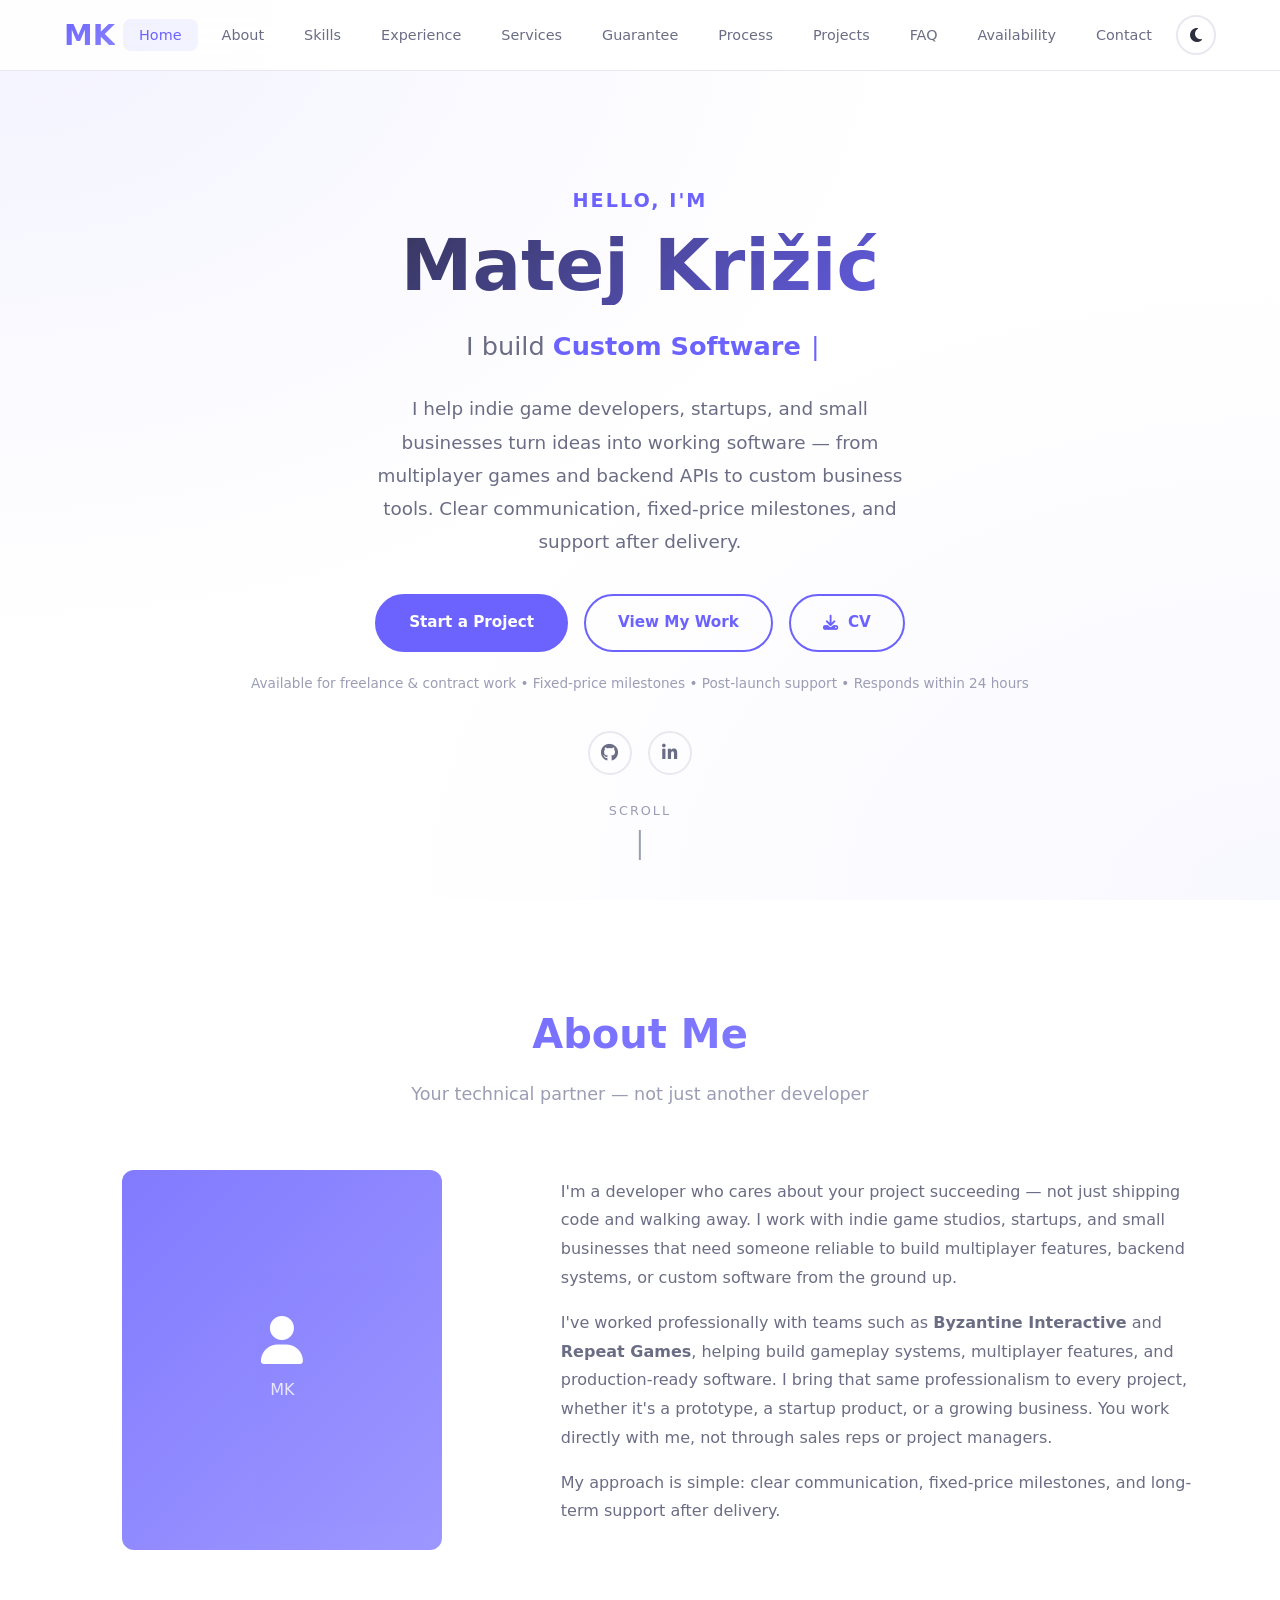
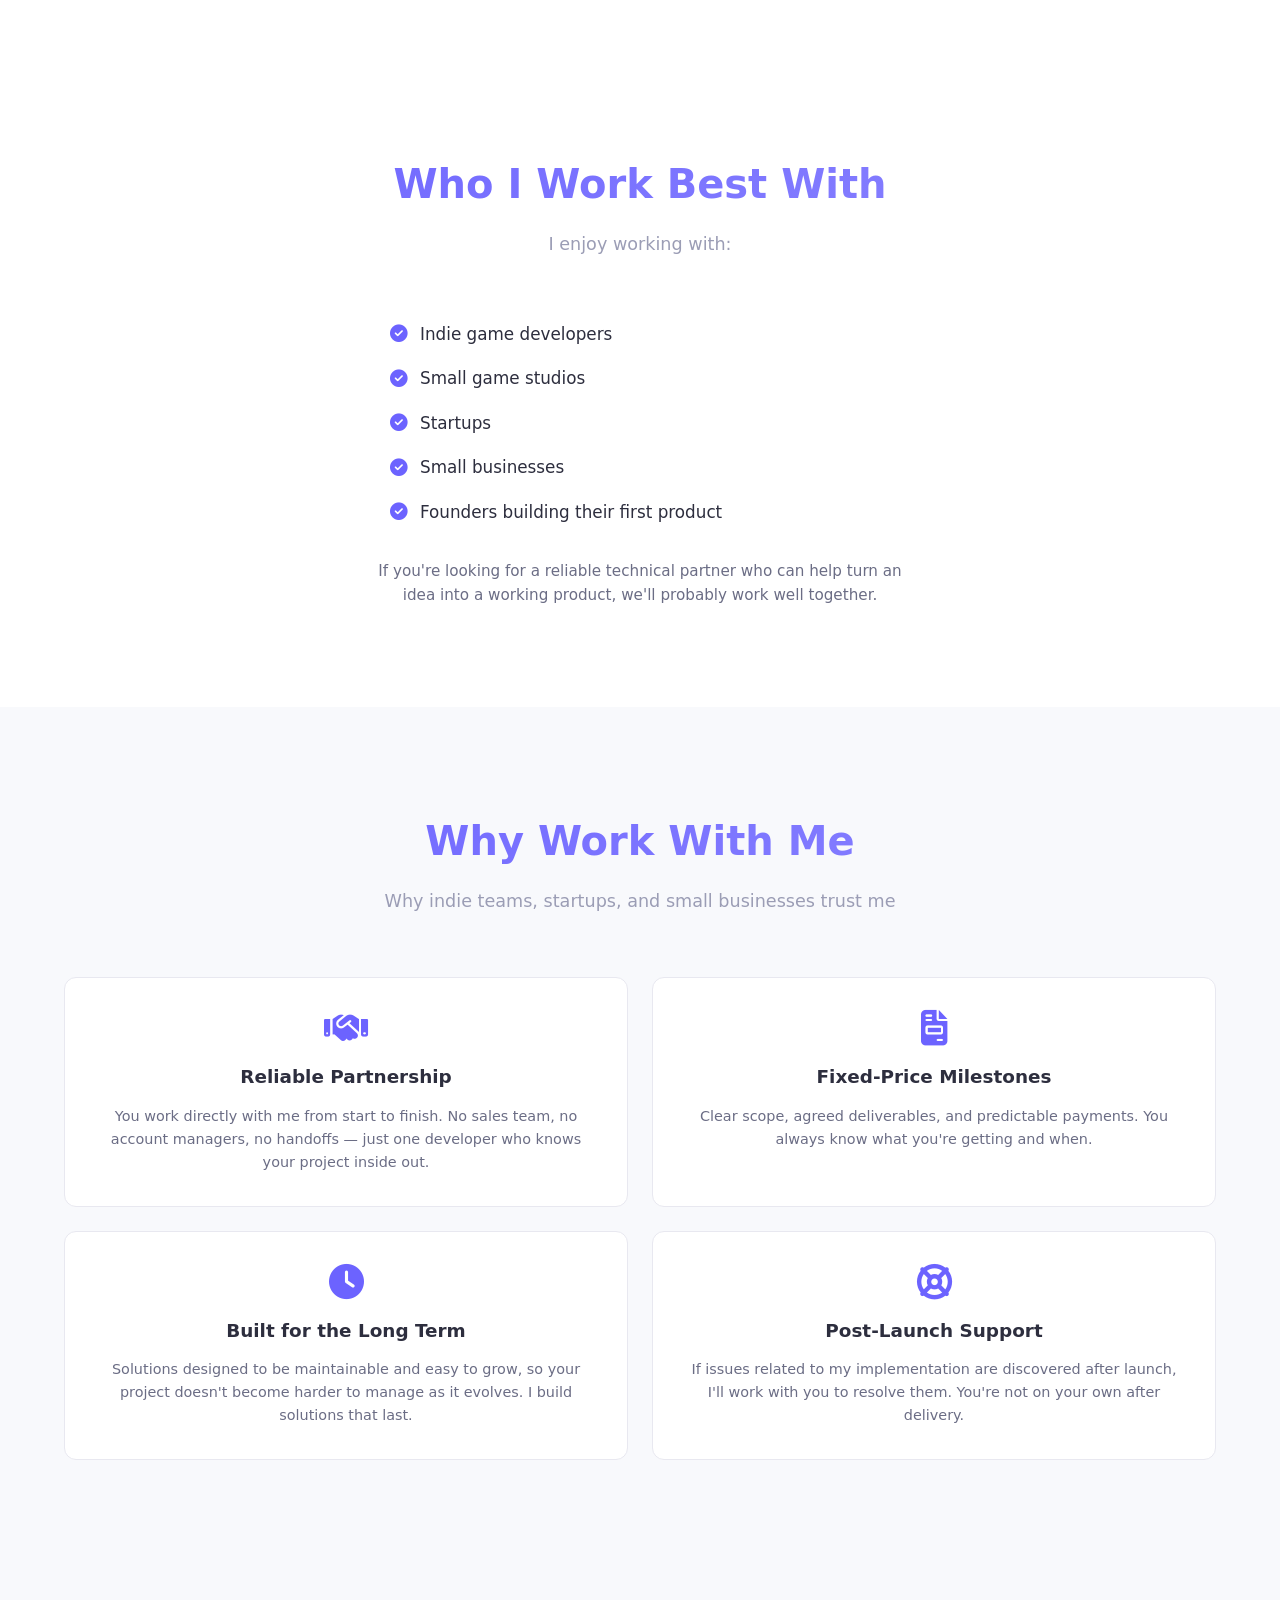
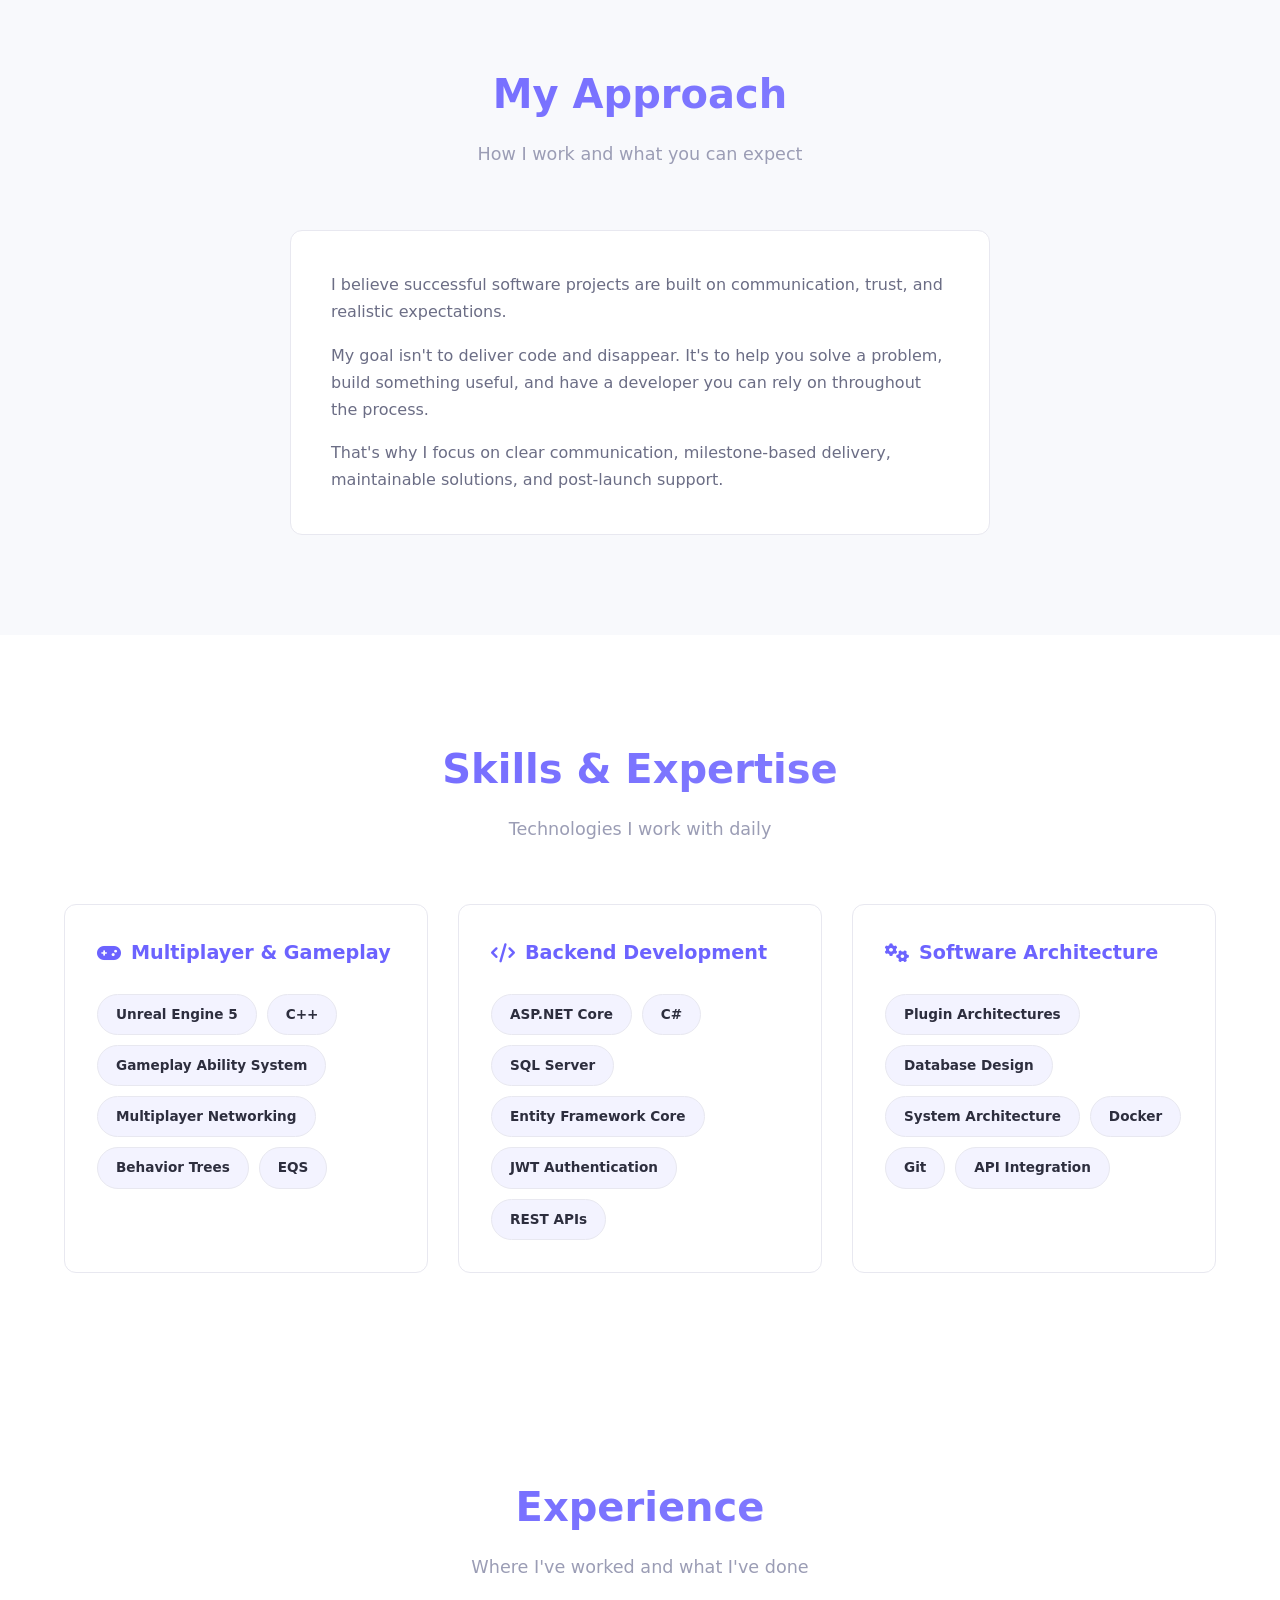
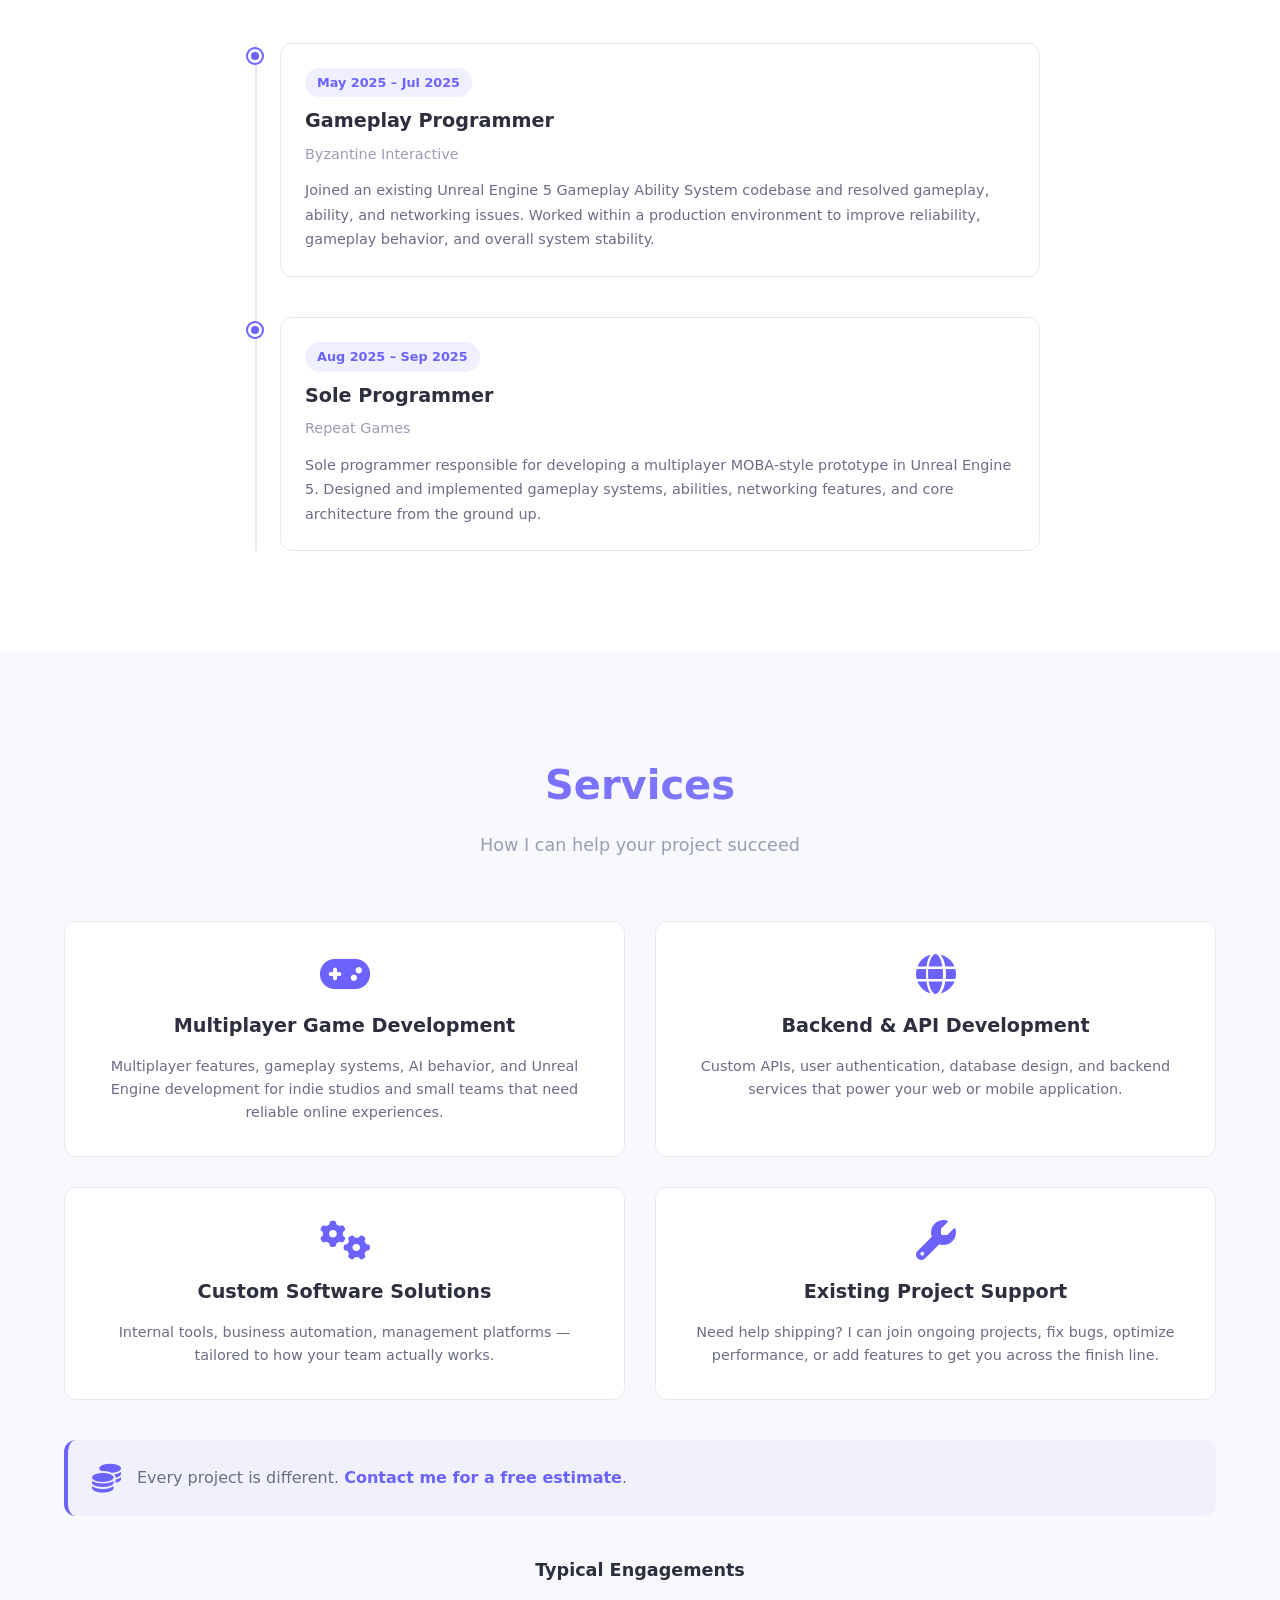
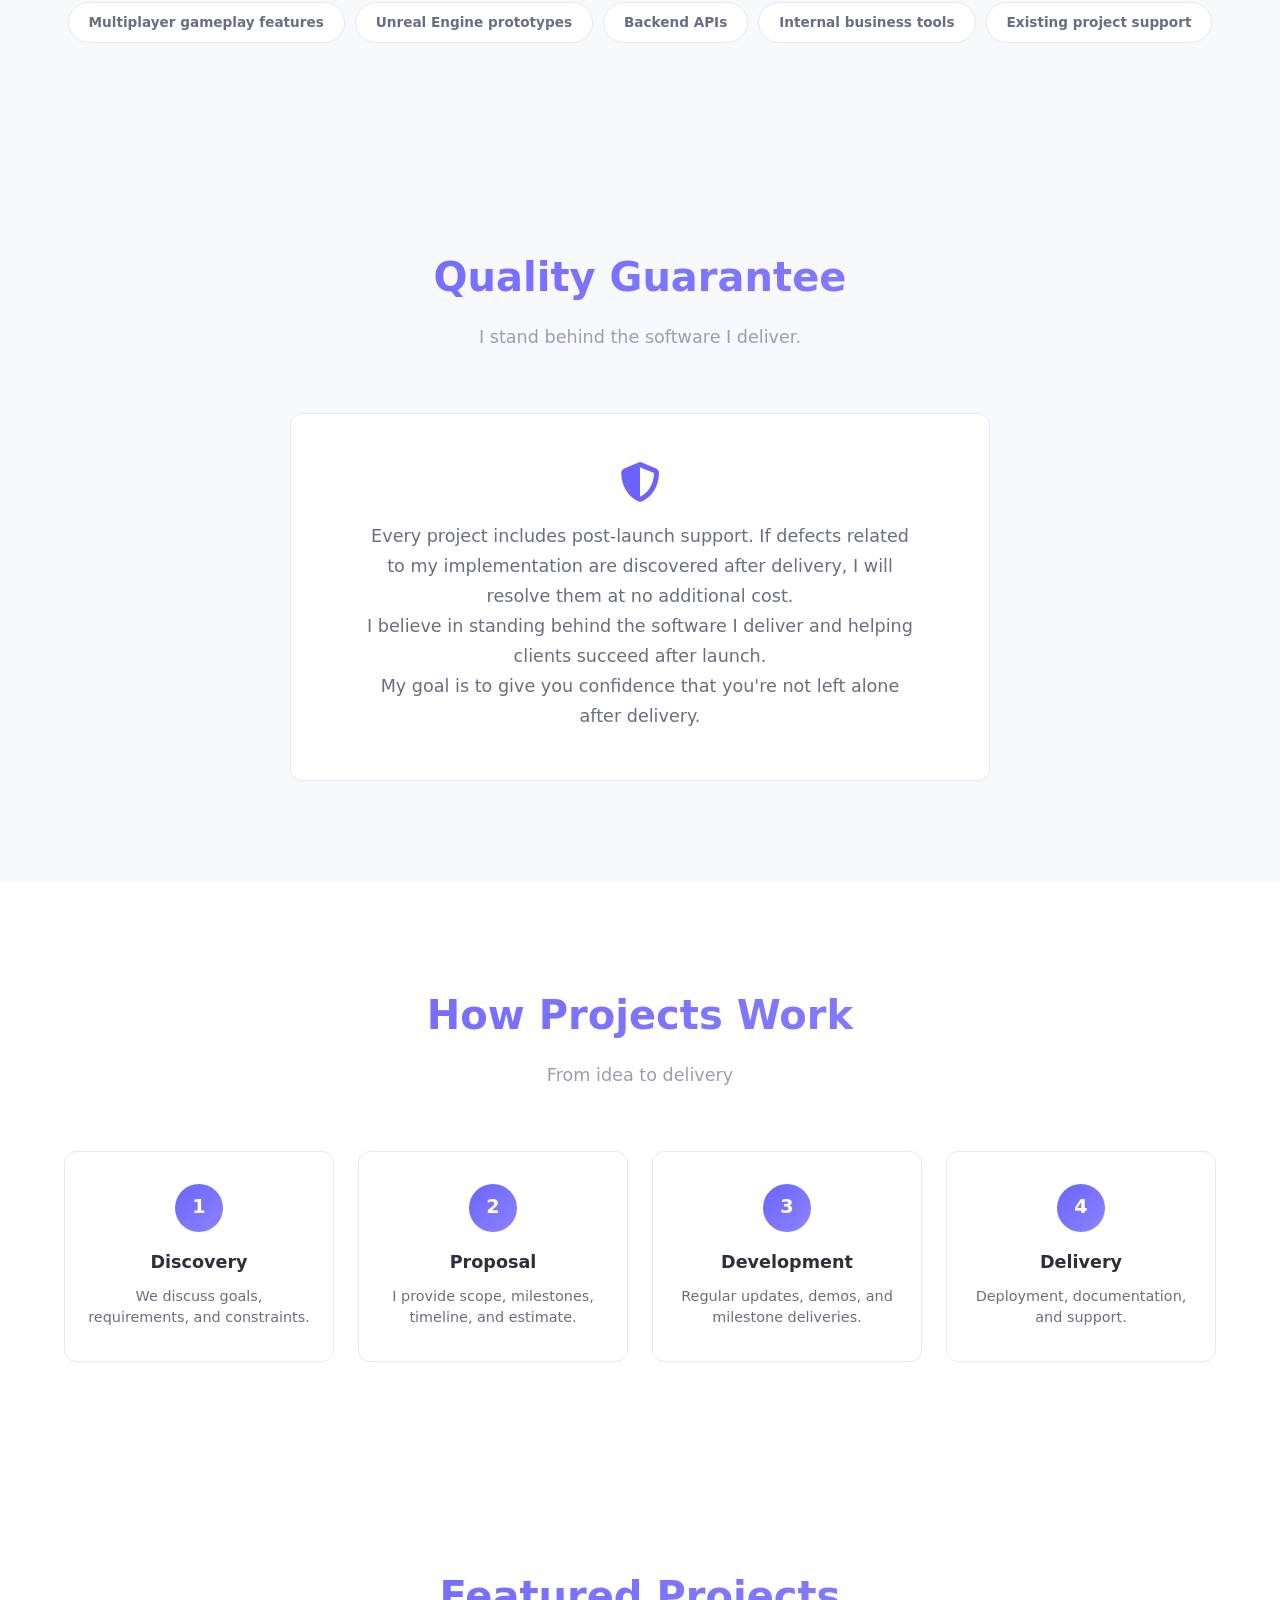
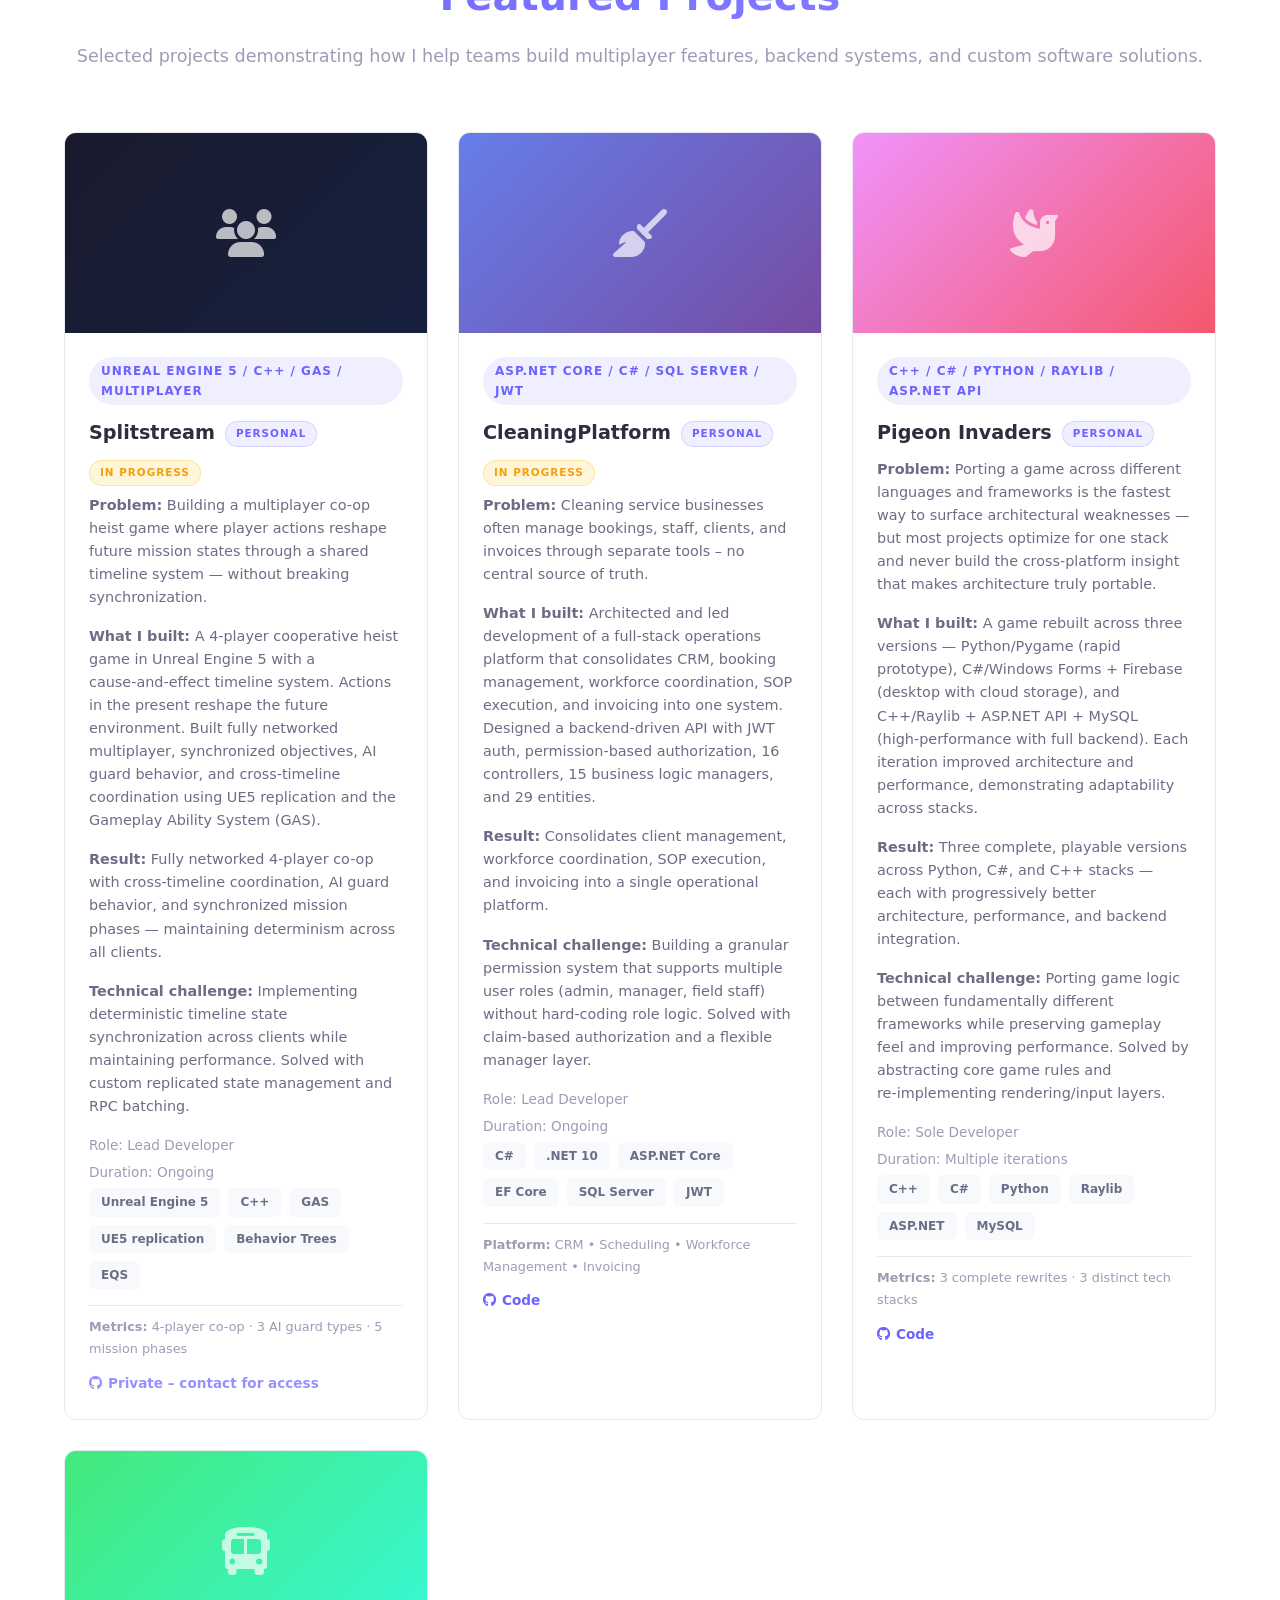
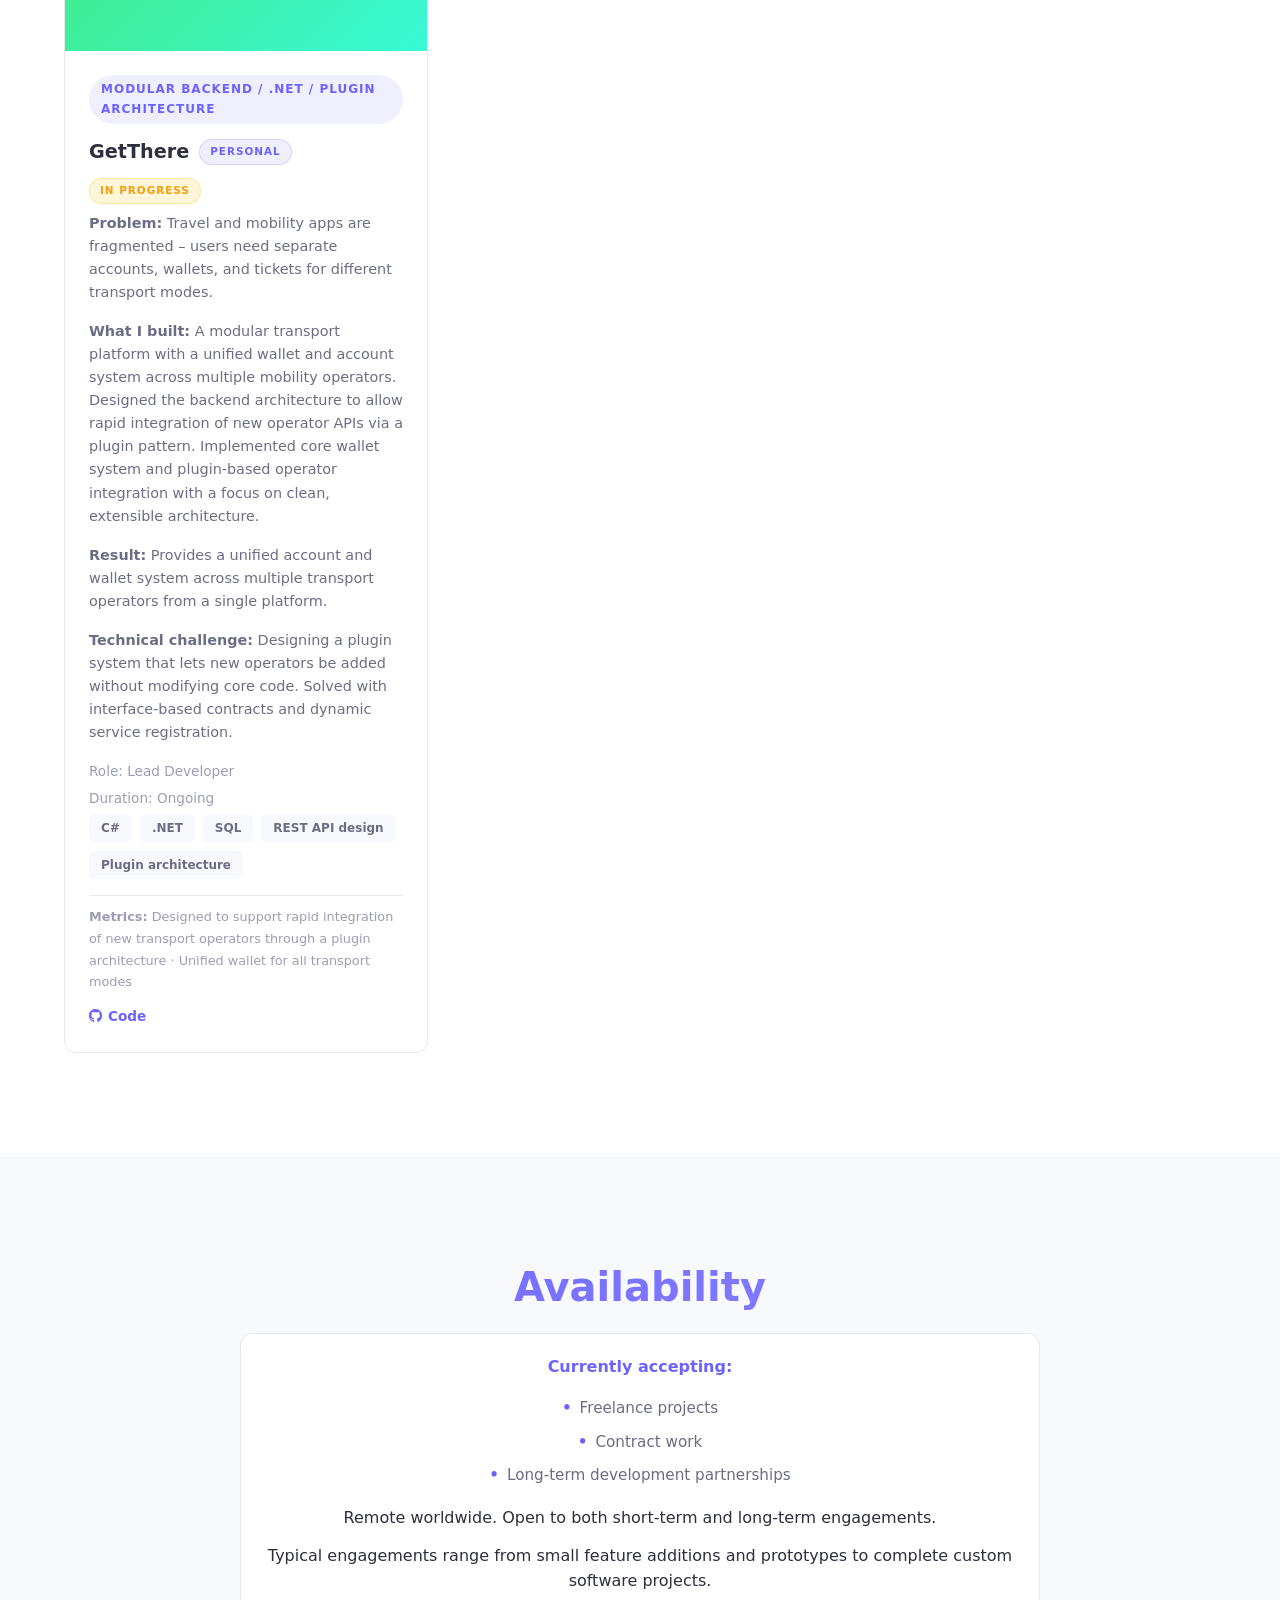
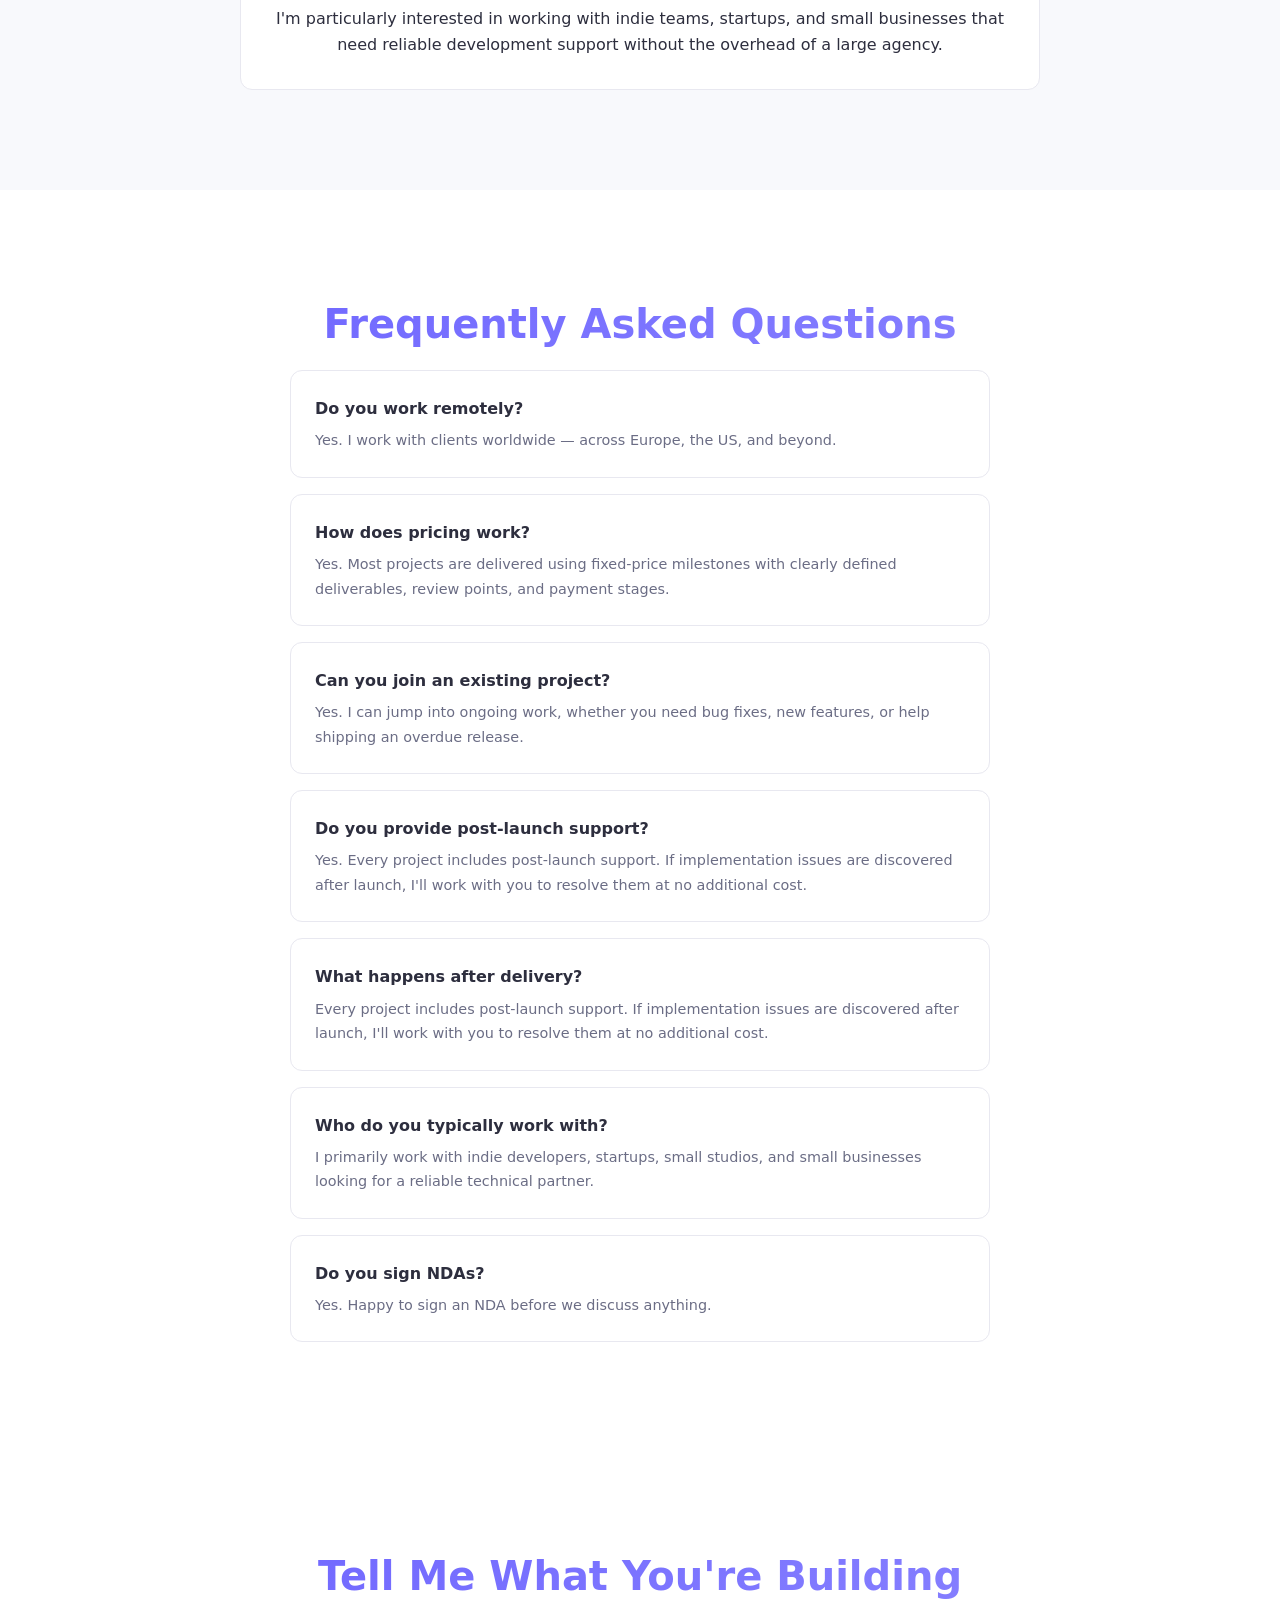
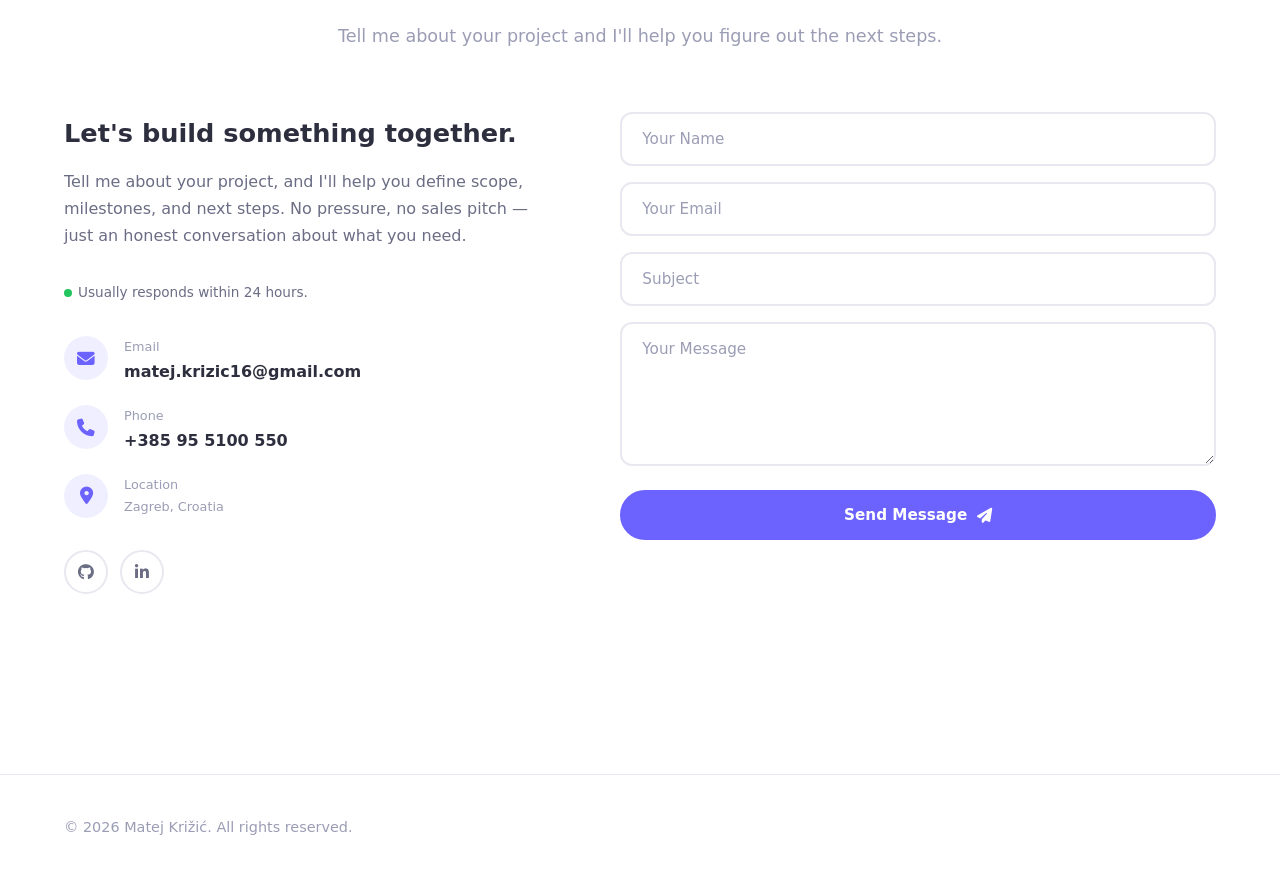
==== commit b0f2899b: "Revise copy & add partner-focused sections Rewrite site copy to position the author as a reliable te" ====
--- a/index.html
+++ b/index.html
@@ -3,7 +3,7 @@
 <head>
   <meta charset="UTF-8" />
   <meta name="viewport" content="width=device-width, initial-scale=1.0" />
-  <title>Matej Križić | Game & Full‑Stack Dev</title>
+  <title>Matej Križić | Reliable Technical Partner for Indie Teams &amp; Startups</title>
   <link rel="stylesheet" href="styles.css" />
   <link rel="stylesheet" href="https://cdnjs.cloudflare.com/ajax/libs/font-awesome/6.5.0/css/all.min.css" />
 </head>
@@ -18,6 +18,7 @@
         <li><a href="#skills" class="nav-link">Skills</a></li>
         <li><a href="#experience" class="nav-link">Experience</a></li>
         <li><a href="#services" class="nav-link">Services</a></li>
+        <li><a href="#guarantee" class="nav-link">Guarantee</a></li>
         <li><a href="#process" class="nav-link">Process</a></li>
         <li><a href="#projects" class="nav-link">Projects</a></li>
         <li><a href="#faq" class="nav-link">FAQ</a></li>
@@ -46,13 +47,13 @@
         <span class="dynamic-text" id="dynamicText"></span>
         <span class="cursor">|</span>
       </div>
-      <p class="hero-desc">Unreal Engine & Full-Stack Developer helping businesses and indie teams build multiplayer games, backend systems, and custom software. Specialized in Unreal Engine 5, C#, ASP.NET, SQL, and scalable architecture.</p>
+      <p class="hero-desc">I help indie game developers, startups, and small businesses turn ideas into working software — from multiplayer games and backend APIs to custom business tools. Clear communication, fixed-price milestones, and support after delivery.</p>
       <div class="hero-buttons">
         <a href="#contact" class="btn btn-primary">Start a Project</a>
         <a href="#projects" class="btn btn-outline">View My Work</a>
         <a href="cv.pdf" class="btn btn-outline" target="_blank"><i class="fas fa-download"></i> CV</a>
       </div>
-      <p class="availability-note">Available for freelance and contract work &bull; Typical response time: within 24 hours</p>
+      <p class="availability-note">Available for freelance &amp; contract work &bull; Fixed-price milestones &bull; Post-launch support &bull; Responds within 24 hours</p>
       <div class="hero-socials">
         <a href="https://github.com/Traveler3114" target="_blank" aria-label="GitHub"><i class="fab fa-github"></i></a>
         <a href="https://www.linkedin.com/in/matej-kri%C5%BEi%C4%87-90550a30b/" target="_blank" aria-label="LinkedIn"><i class="fab fa-linkedin-in"></i></a>
@@ -68,7 +69,7 @@
   <section id="about" class="section">
     <div class="container">
       <h2 class="section-title reveal">About Me</h2>
-      <p class="section-subtitle reveal">Multiplayer games and business software development</p>
+      <p class="section-subtitle reveal">Your technical partner — not just another developer</p>
       <div class="about-grid">
         <div class="about-image reveal">
           <div class="about-img-placeholder">
@@ -77,11 +78,27 @@
           </div>
         </div>
         <div class="about-text reveal">
-          <p>I build multiplayer gameplay systems and full-stack business platforms — from Unreal Engine 5 networking and Gameplay Ability System implementations to ASP.NET APIs and SQL-backed business software.</p>
-          <p>I've contributed to professional game development projects at <strong>Byzantine Interactive</strong> and <strong>Repeat Games</strong> while continuing to develop independent software products and custom solutions.</p>
-          <p>My strength is combining game-development problem solving with practical business software engineering.</p>
-        </div>
-      </div>
+          <p>I'm a developer who cares about your project succeeding — not just shipping code and walking away. I work with indie game studios, startups, and small businesses that need someone reliable to build multiplayer features, backend systems, or custom software from the ground up.</p>
+          <p>I've worked professionally with teams such as <strong>Byzantine Interactive</strong> and <strong>Repeat Games</strong>, helping build gameplay systems, multiplayer features, and production-ready software. I bring that same professionalism to every project, whether it's a prototype, a startup product, or a growing business. You work directly with me, not through sales reps or project managers.</p>
+          <p>My approach is simple: clear communication, fixed-price milestones, and long-term support after delivery.</p>
+        </div>
+      </div>
+    </div>
+  </section>
+
+  <!-- Who I Work Best With -->
+  <section id="who-i-work-with" class="section">
+    <div class="container">
+      <h2 class="section-title reveal">Who I Work Best With</h2>
+      <p class="section-subtitle reveal">I enjoy working with:</p>
+      <div class="workwith-list">
+        <div class="workwith-item reveal"><i class="fas fa-check-circle"></i> Indie game developers</div>
+        <div class="workwith-item reveal"><i class="fas fa-check-circle"></i> Small game studios</div>
+        <div class="workwith-item reveal"><i class="fas fa-check-circle"></i> Startups</div>
+        <div class="workwith-item reveal"><i class="fas fa-check-circle"></i> Small businesses</div>
+        <div class="workwith-item reveal"><i class="fas fa-check-circle"></i> Founders building their first product</div>
+      </div>
+      <p class="workwith-footer reveal">If you're looking for a reliable technical partner who can help turn an idea into a working product, we'll probably work well together.</p>
     </div>
   </section>
 
@@ -89,28 +106,41 @@
   <section id="why-me" class="section alt-section">
     <div class="container">
       <h2 class="section-title reveal">Why Work With Me</h2>
-      <p class="section-subtitle reveal">What I bring to your project</p>
+      <p class="section-subtitle reveal">Why indie teams, startups, and small businesses trust me</p>
       <div class="why-grid">
         <div class="why-card reveal">
-          <i class="fas fa-users"></i>
-          <h3>Multiplayer Expertise</h3>
-          <p>Built multiplayer gameplay systems using Unreal Engine 5, replication, GAS, AI systems, and networked gameplay architecture.</p>
+          <i class="fas fa-handshake"></i>
+          <h3>Reliable Partnership</h3>
+          <p>You work directly with me from start to finish. No sales team, no account managers, no handoffs — just one developer who knows your project inside out.</p>
         </div>
         <div class="why-card reveal">
-          <i class="fas fa-building"></i>
-          <h3>Business Software Experience</h3>
-          <p>Designed APIs, authentication systems, databases, and business platforms using ASP.NET Core and SQL Server.</p>
+          <i class="fas fa-file-invoice"></i>
+          <h3>Fixed-Price Milestones</h3>
+          <p>Clear scope, agreed deliverables, and predictable payments. You always know what you're getting and when.</p>
         </div>
         <div class="why-card reveal">
-          <i class="fas fa-cubes"></i>
-          <h3>Maintainable Architecture</h3>
-          <p>Focus on clean architecture, extensibility, scalability, and long-term maintainability rather than quick hacks.</p>
+          <i class="fas fa-clock"></i>
+          <h3>Built for the Long Term</h3>
+          <p>Solutions designed to be maintainable and easy to grow, so your project doesn't become harder to manage as it evolves. I build solutions that last.</p>
         </div>
         <div class="why-card reveal">
-          <i class="fas fa-handshake"></i>
-          <h3>Reliable Collaboration</h3>
-          <p>Clear communication, milestone-based delivery, regular updates, and dependable project execution.</p>
-        </div>
+          <i class="fas fa-life-ring"></i>
+          <h3>Post-Launch Support</h3>
+          <p>If issues related to my implementation are discovered after launch, I'll work with you to resolve them. You're not on your own after delivery.</p>
+        </div>
+      </div>
+    </div>
+  </section>
+
+  <!-- My Approach -->
+  <section id="my-approach" class="section alt-section">
+    <div class="container">
+      <h2 class="section-title reveal">My Approach</h2>
+      <p class="section-subtitle reveal">How I work and what you can expect</p>
+      <div class="approach-card reveal">
+        <p>I believe successful software projects are built on communication, trust, and realistic expectations.</p>
+        <p>My goal isn't to deliver code and disappear. It's to help you solve a problem, build something useful, and have a developer you can rely on throughout the process.</p>
+        <p>That's why I focus on clear communication, milestone-based delivery, maintainable solutions, and post-launch support.</p>
       </div>
     </div>
   </section>
@@ -171,27 +201,27 @@
   <section id="services" class="section alt-section">
     <div class="container">
       <h2 class="section-title reveal">Services</h2>
-      <p class="section-subtitle reveal">What I can help you build</p>
+      <p class="section-subtitle reveal">How I can help your project succeed</p>
       <div class="service-grid">
         <div class="service-card reveal">
           <i class="fas fa-gamepad"></i>
           <h3>Multiplayer Game Development</h3>
-          <p>Gameplay systems, GAS, networking, AI, prototypes, multiplayer features, and Unreal Engine development.</p>
+          <p>Multiplayer features, gameplay systems, AI behavior, and Unreal Engine development for indie studios and small teams that need reliable online experiences.</p>
         </div>
         <div class="service-card reveal">
           <i class="fas fa-globe"></i>
           <h3>Backend & API Development</h3>
-          <p>ASP.NET Core, authentication systems, SQL databases, business logic, integrations, and REST APIs.</p>
+          <p>Custom APIs, user authentication, database design, and backend services that power your web or mobile application.</p>
         </div>
         <div class="service-card reveal">
           <i class="fas fa-cogs"></i>
           <h3>Custom Software Solutions</h3>
-          <p>Internal tools, business automation, management platforms, and bespoke software tailored to your needs.</p>
+          <p>Internal tools, business automation, management platforms — tailored to how your team actually works.</p>
         </div>
         <div class="service-card reveal">
           <i class="fas fa-wrench"></i>
           <h3>Existing Project Support</h3>
-          <p>Bug fixing, optimization, refactoring, feature implementation, and technical consulting for ongoing projects.</p>
+          <p>Need help shipping? I can join ongoing projects, fix bugs, optimize performance, or add features to get you across the finish line.</p>
         </div>
       </div>
       <div class="pricing-note reveal">
@@ -211,6 +241,20 @@
     </div>
   </section>
 
+  <!-- Quality Guarantee -->
+  <section id="guarantee" class="section alt-section">
+    <div class="container">
+      <h2 class="section-title reveal">Quality Guarantee</h2>
+      <p class="section-subtitle reveal">I stand behind the software I deliver.</p>
+      <div class="guarantee-card reveal">
+        <i class="fas fa-shield-alt"></i>
+        <p>Every project includes post-launch support. If defects related to my implementation are discovered after delivery, I will resolve them at no additional cost.</p>
+        <p>I believe in standing behind the software I deliver and helping clients succeed after launch.</p>
+        <p>My goal is to give you confidence that you're not left alone after delivery.</p>
+      </div>
+    </div>
+  </section>
+
   <!-- How Projects Work -->
   <section id="process" class="section">
     <div class="container">
@@ -245,7 +289,7 @@
   <section id="projects" class="section">
     <div class="container">
       <h2 class="section-title reveal">Featured Projects</h2>
-      <p class="section-subtitle reveal">Selected projects demonstrating multiplayer systems, backend architecture, and custom software development.</p>
+      <p class="section-subtitle reveal">Selected projects demonstrating how I help teams build multiplayer features, backend systems, and custom software solutions.</p>
       <div class="projects-grid" id="projects-container"></div>
     </div>
   </section>
@@ -262,6 +306,8 @@
           <li>Long-term development partnerships</li>
         </ul>
         <p>Remote worldwide. Open to both short-term and long-term engagements.</p>
+        <p>Typical engagements range from small feature additions and prototypes to complete custom software projects.</p>
+        <p>I'm particularly interested in working with indie teams, startups, and small businesses that need reliable development support without the overhead of a large agency.</p>
       </div>
     </div>
   </section>
@@ -278,11 +324,11 @@
   <section id="contact" class="section">
     <div class="container">
       <h2 class="section-title reveal">Tell Me What You're Building</h2>
-      <p class="section-subtitle reveal">Free consultation — no commitment required.</p>
+      <p class="section-subtitle reveal">Tell me about your project and I'll help you figure out the next steps.</p>
       <div class="contact-grid">
         <div class="contact-info reveal">
-          <h3>Let's discuss your project.</h3>
-          <p>I'll help define the scope, implementation approach, timeline, and next steps. Initial consultation is free.</p>
+          <h3>Let's build something together.</h3>
+          <p>Tell me about your project, and I'll help you define scope, milestones, and next steps. No pressure, no sales pitch — just an honest conversation about what you need.</p>
           <p class="response-time">Usually responds within 24 hours.</p>
           <div class="contact-detail">
             <i class="fas fa-envelope"></i>
--- a/styles.css
+++ b/styles.css
@@ -509,6 +509,38 @@
   font-weight: 500;
 }
 
+/* ========== Who I Work Best With ========== */
+.workwith-list {
+  max-width: 500px;
+  margin: 0 auto;
+  display: flex;
+  flex-direction: column;
+  gap: 16px;
+}
+
+.workwith-item {
+  display: flex;
+  align-items: center;
+  gap: 12px;
+  font-size: 1.05rem;
+  font-weight: 500;
+  color: var(--text);
+}
+
+.workwith-item i {
+  color: var(--primary);
+  font-size: 1.1rem;
+}
+
+.workwith-footer {
+  max-width: 550px;
+  margin: 32px auto 0;
+  text-align: center;
+  color: var(--text-light);
+  font-size: 0.95rem;
+  line-height: 1.6;
+}
+
 /* ========== Why Work With Me ========== */
 .why-grid {
   display: grid;
@@ -552,6 +584,27 @@
   .why-grid {
     grid-template-columns: 1fr;
   }
+}
+
+/* ========== My Approach ========== */
+.approach-card {
+  max-width: 700px;
+  margin: 0 auto;
+  padding: 40px;
+  background: var(--card-bg);
+  border: 1px solid var(--border);
+  border-radius: var(--radius);
+}
+
+.approach-card p {
+  color: var(--text-light);
+  font-size: 1rem;
+  line-height: 1.7;
+  margin-bottom: 16px;
+}
+
+.approach-card p:last-child {
+  margin-bottom: 0;
 }
 
 /* ========== Skills ========== */
@@ -705,6 +758,36 @@
 .service-grid {
     grid-template-columns: 1fr;
   }
+}
+
+/* ========== Quality Guarantee ========== */
+.guarantee-card {
+  max-width: 700px;
+  margin: 0 auto;
+  text-align: center;
+  padding: 48px 40px;
+  background: var(--card-bg);
+  border: 1px solid var(--border);
+  border-radius: var(--radius);
+  transition: all var(--transition);
+}
+
+.guarantee-card:hover {
+  border-color: rgba(108, 99, 255, 0.12);
+}
+
+.guarantee-card i {
+  font-size: 2.5rem;
+  color: var(--primary);
+  margin-bottom: 20px;
+}
+
+.guarantee-card p {
+  font-size: 1.1rem;
+  line-height: 1.7;
+  color: var(--text-light);
+  max-width: 550px;
+  margin: 0 auto;
 }
 
 /* ========== Process Steps ========== */
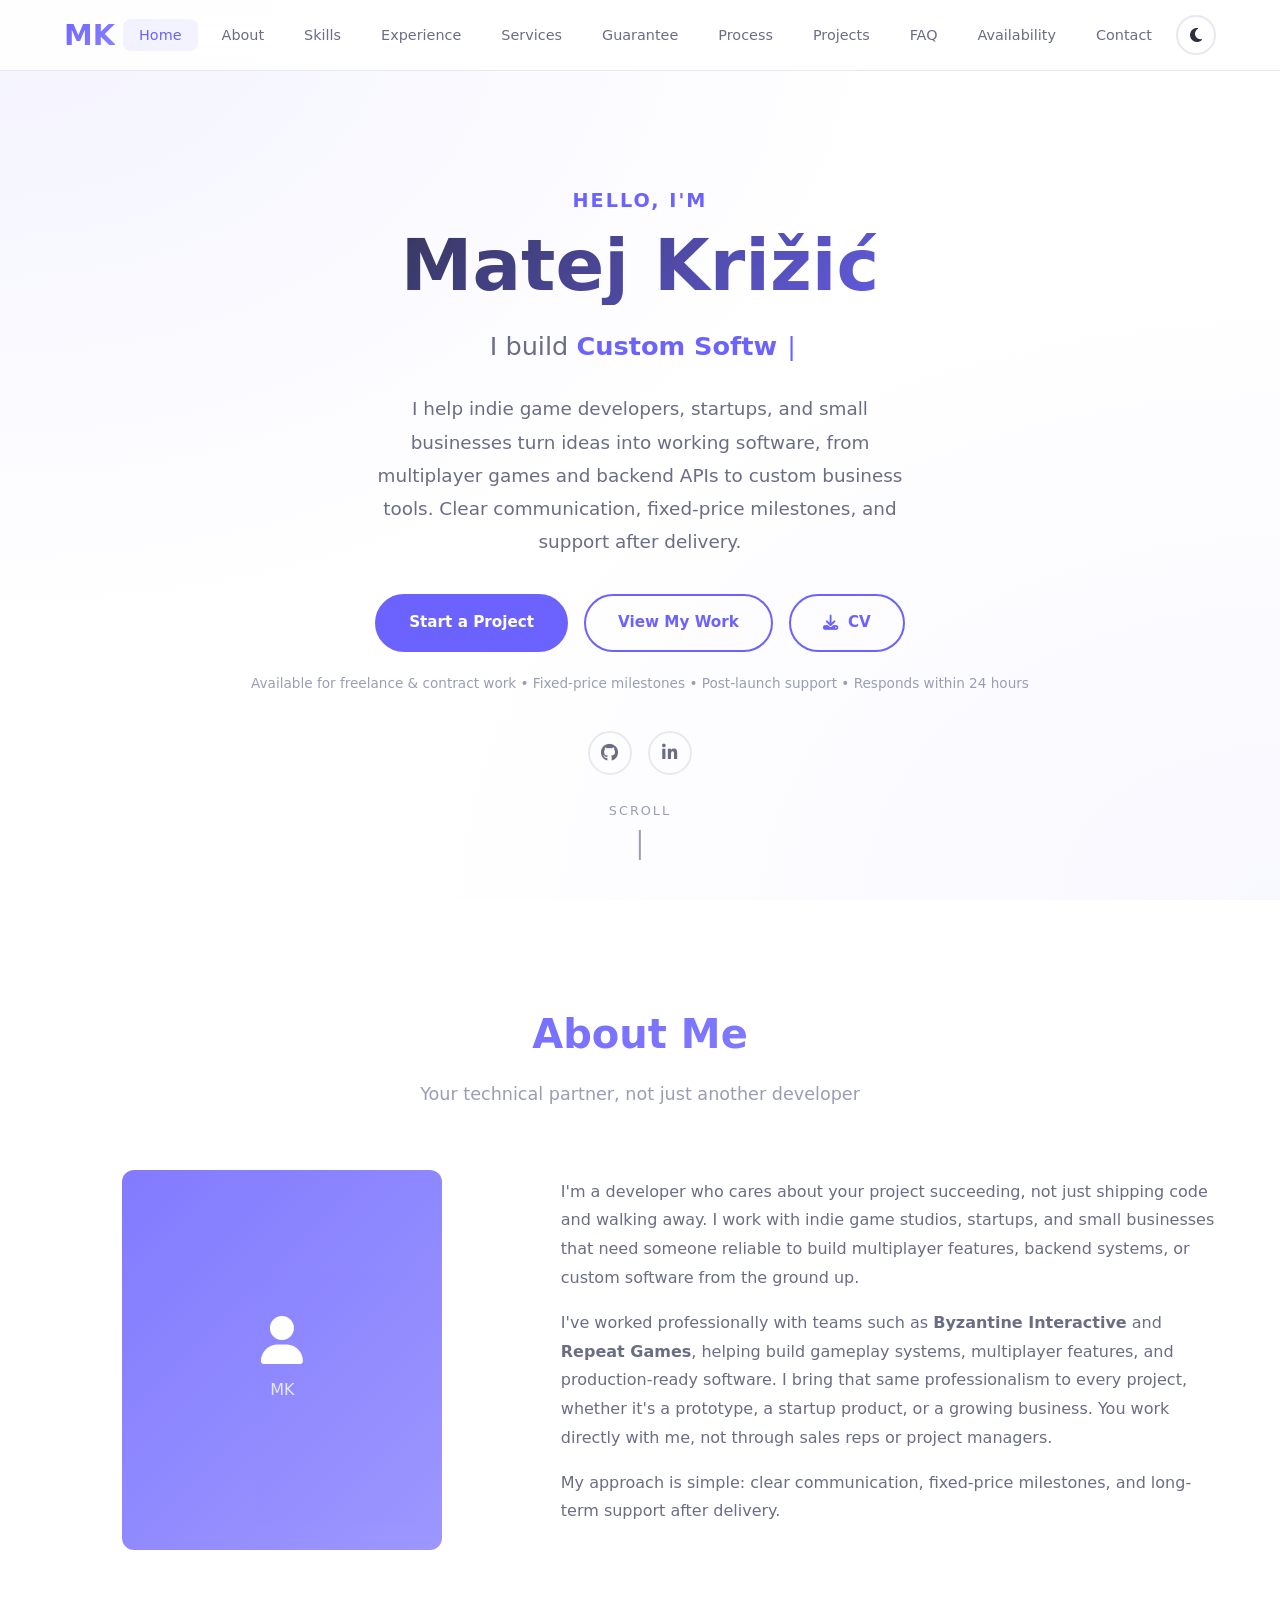
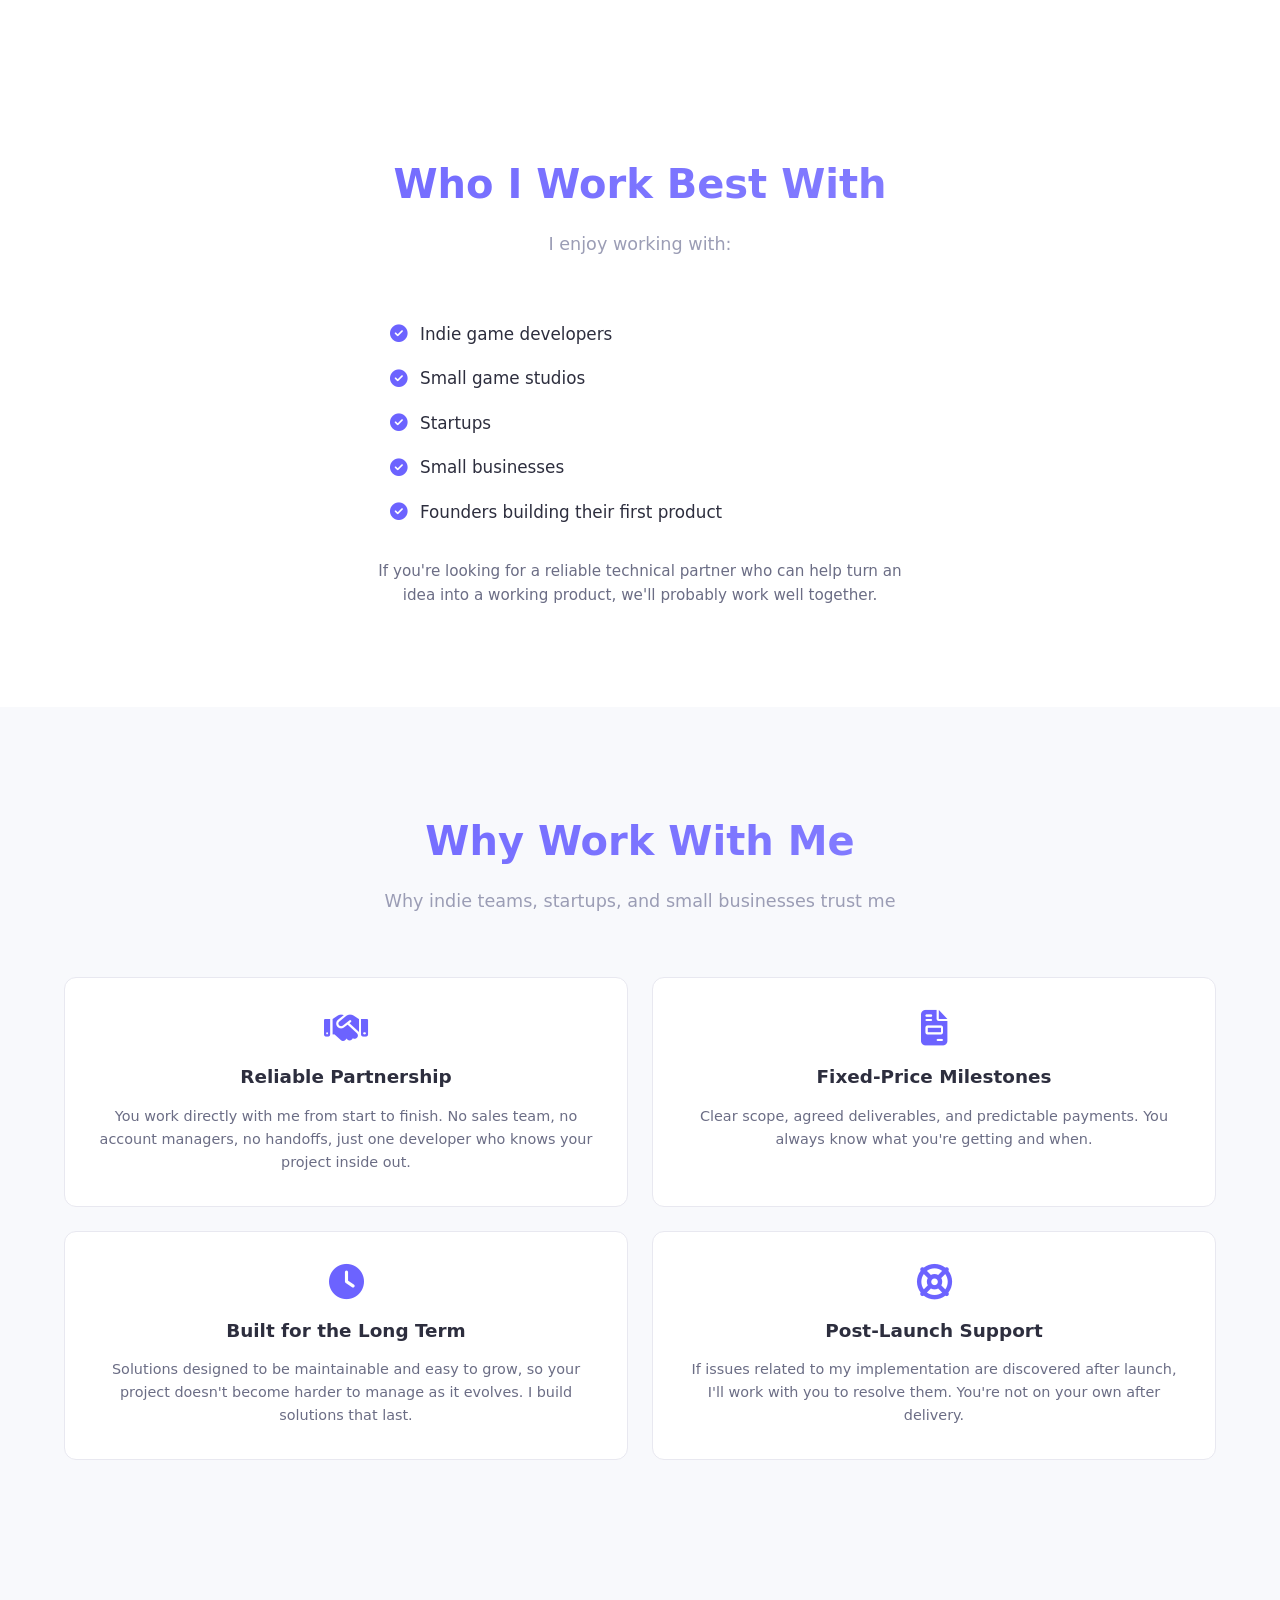
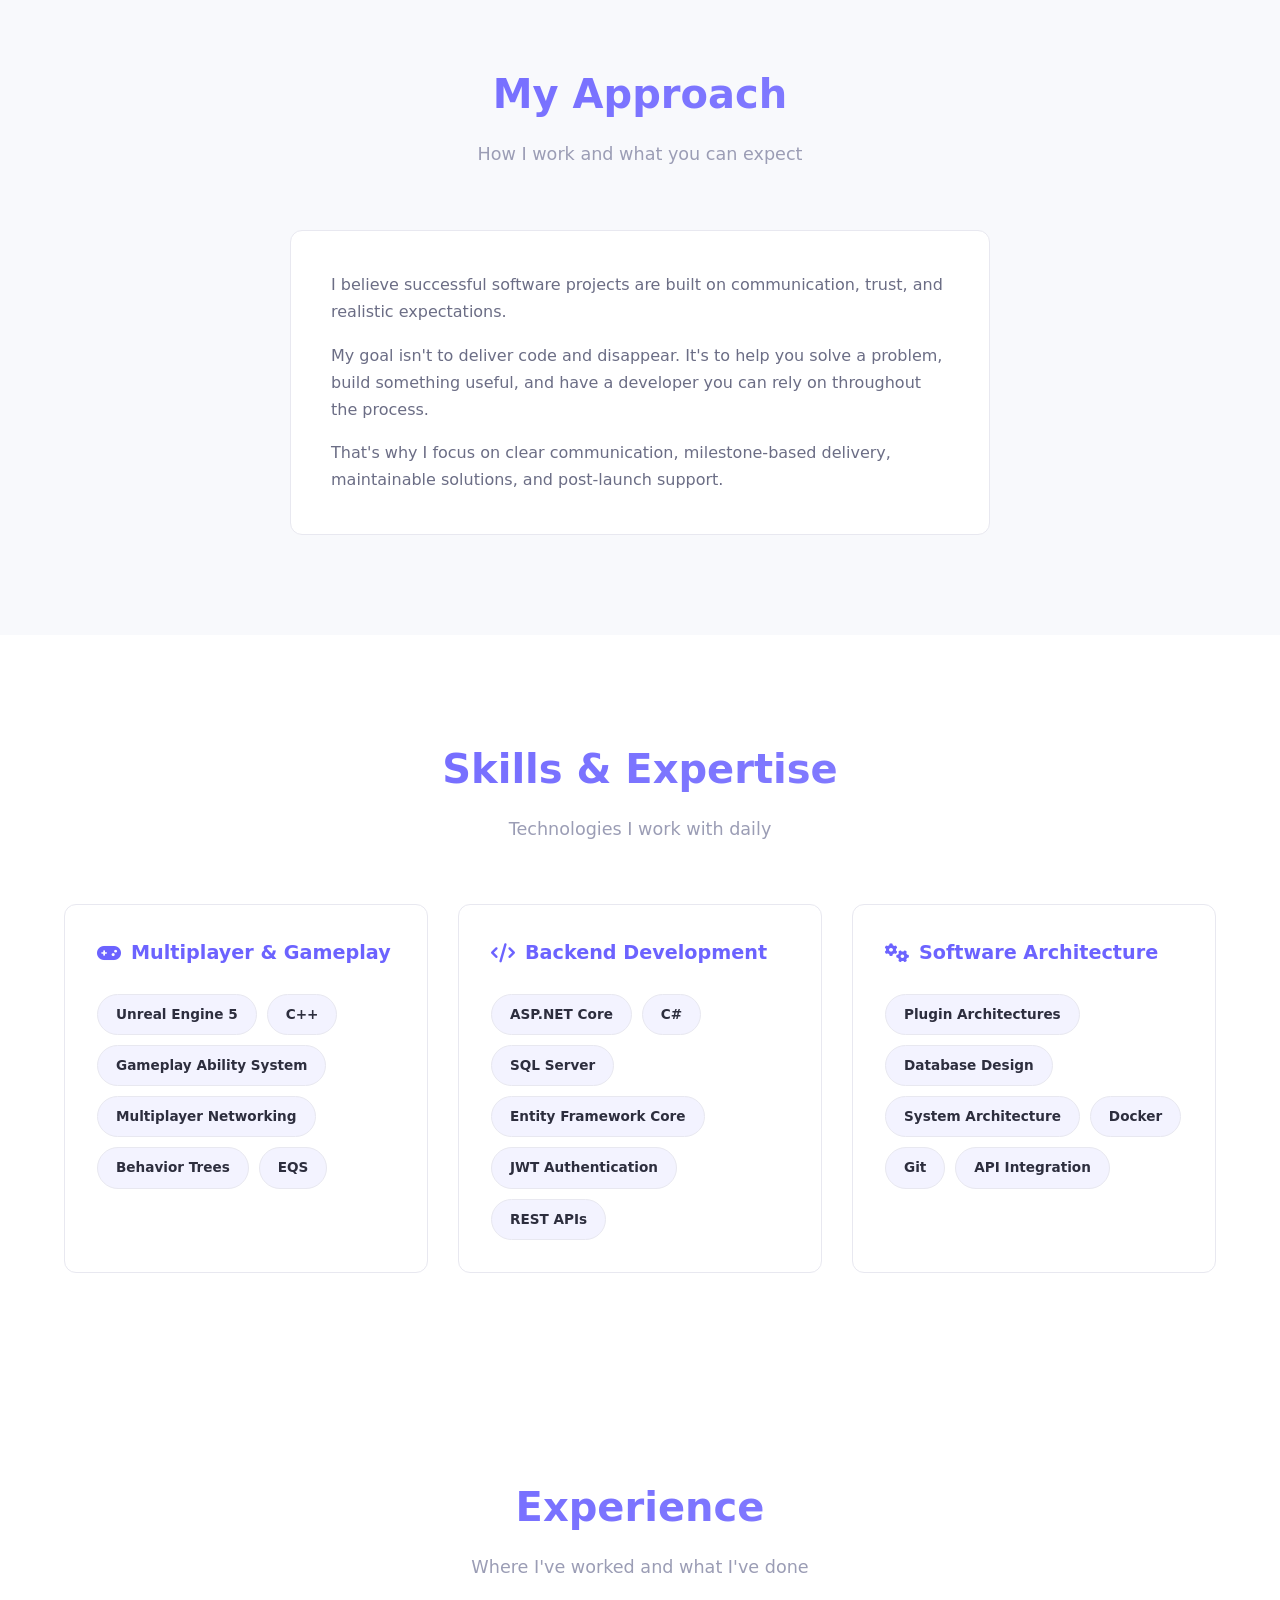
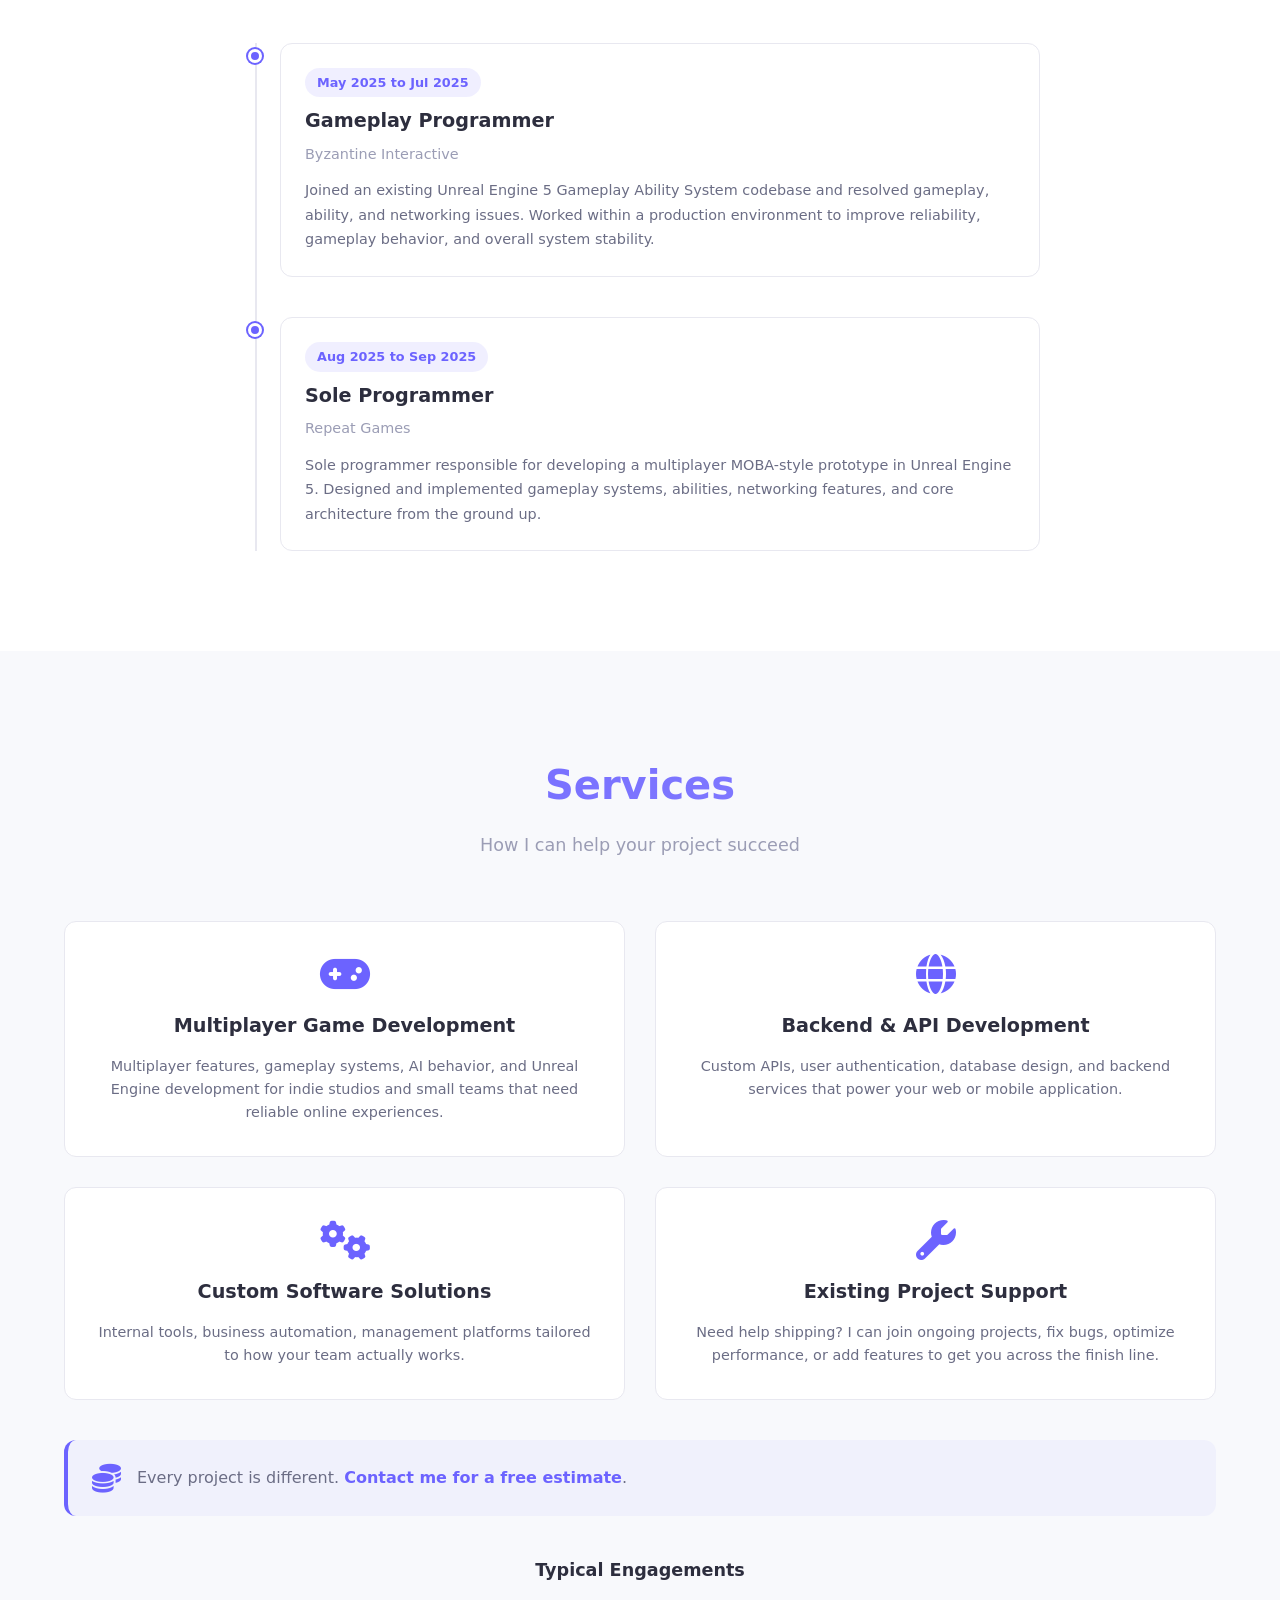
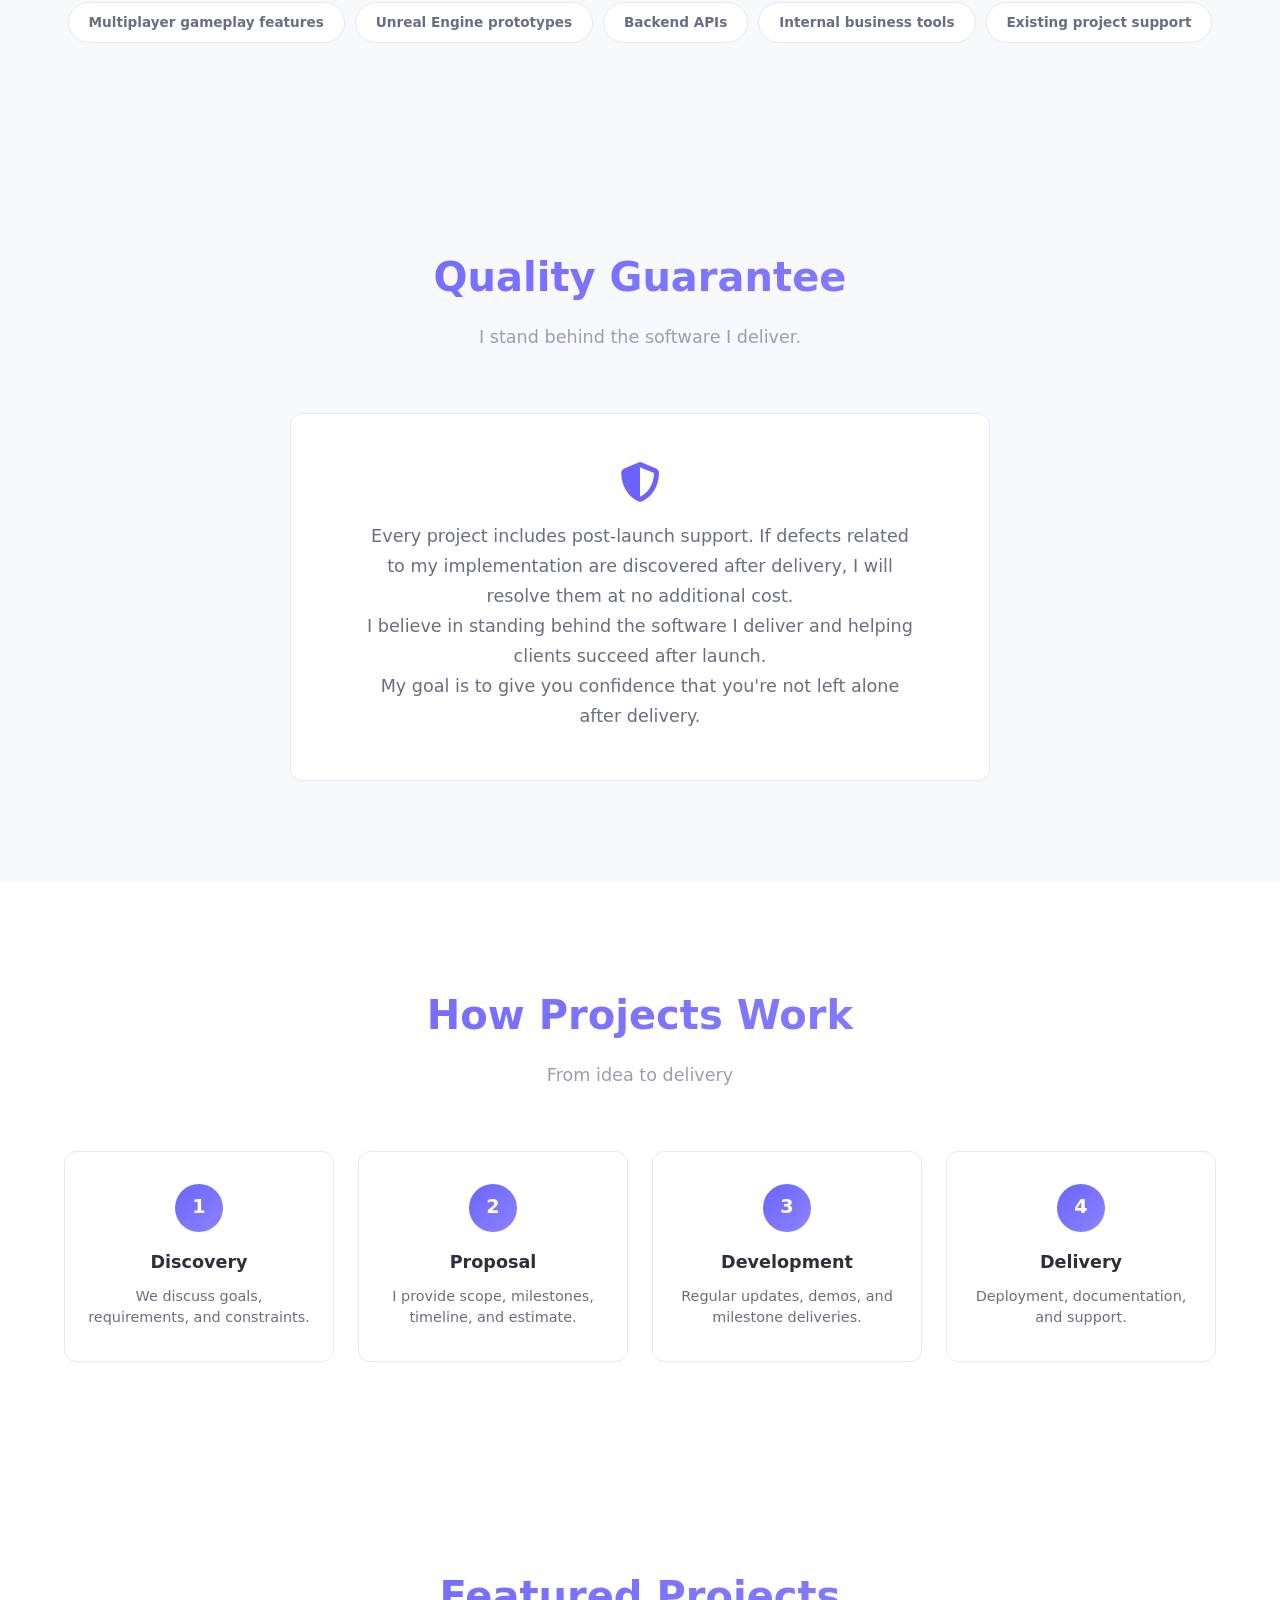
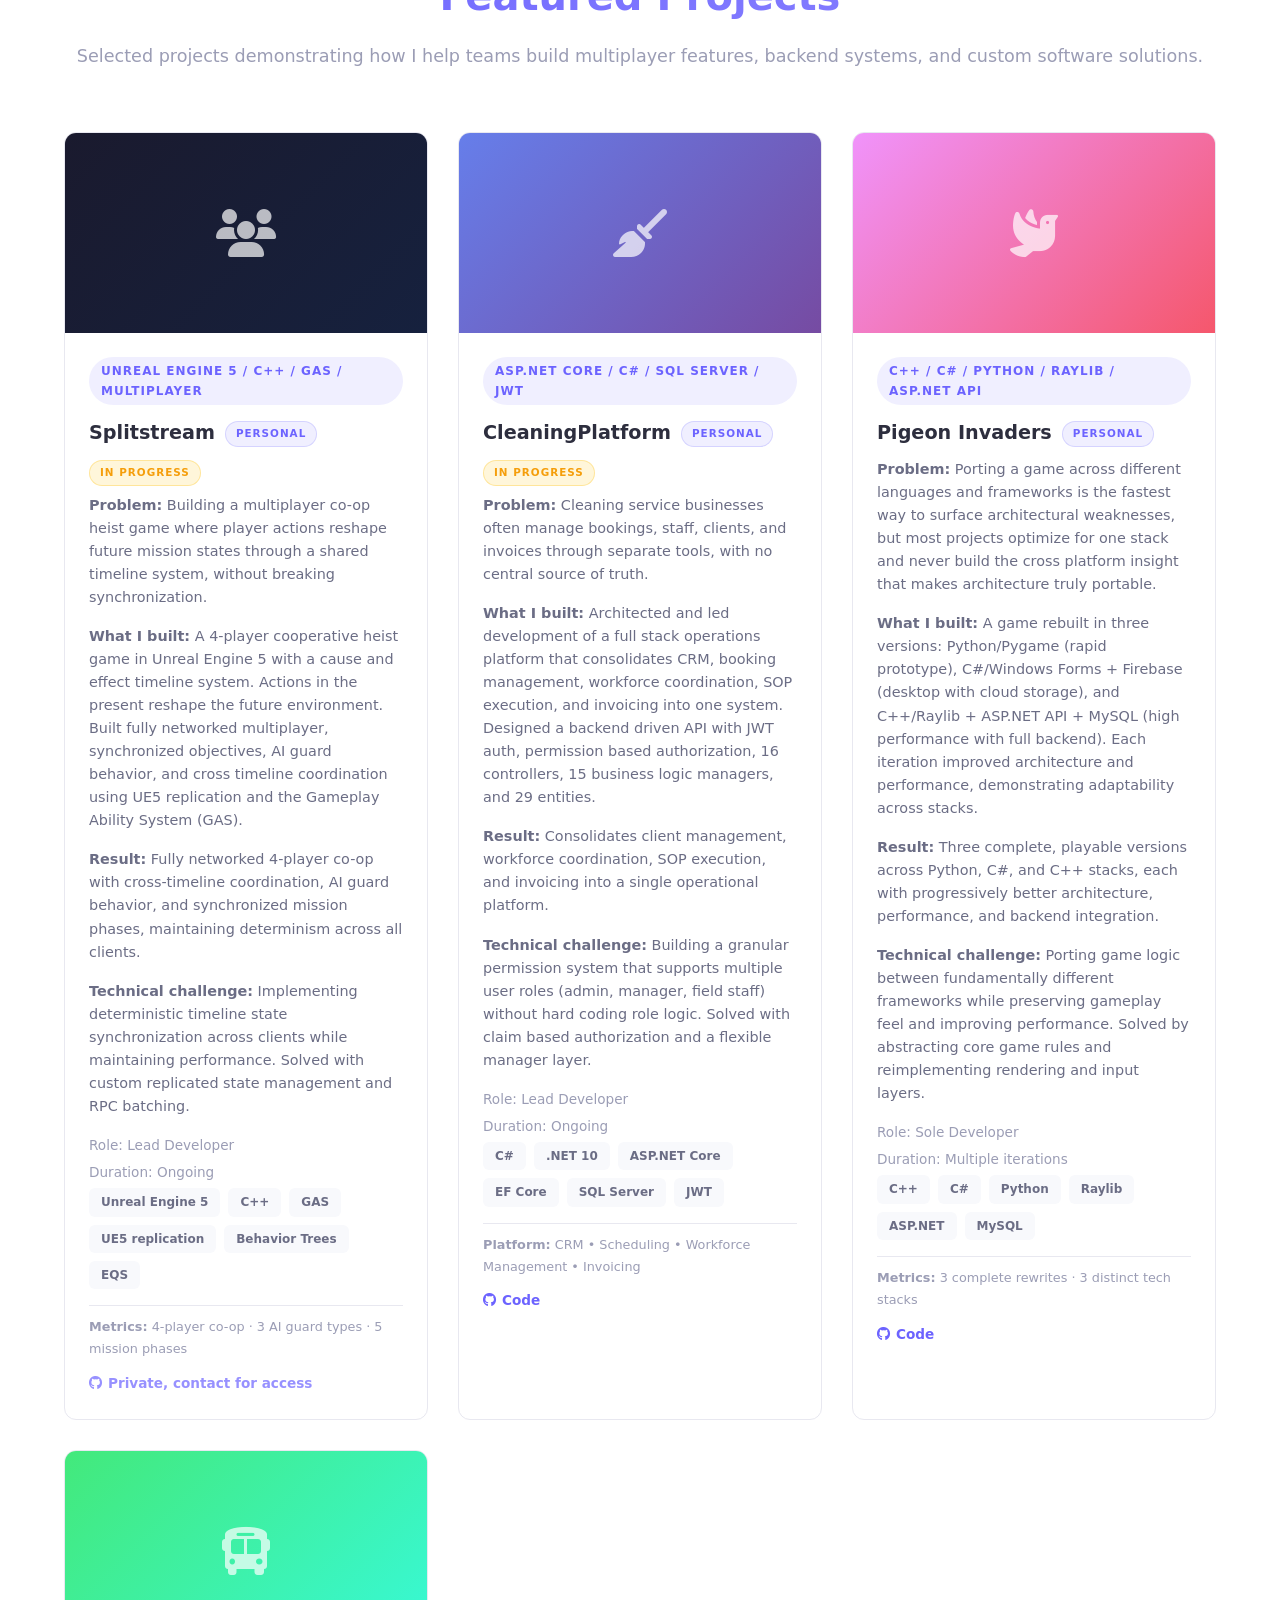
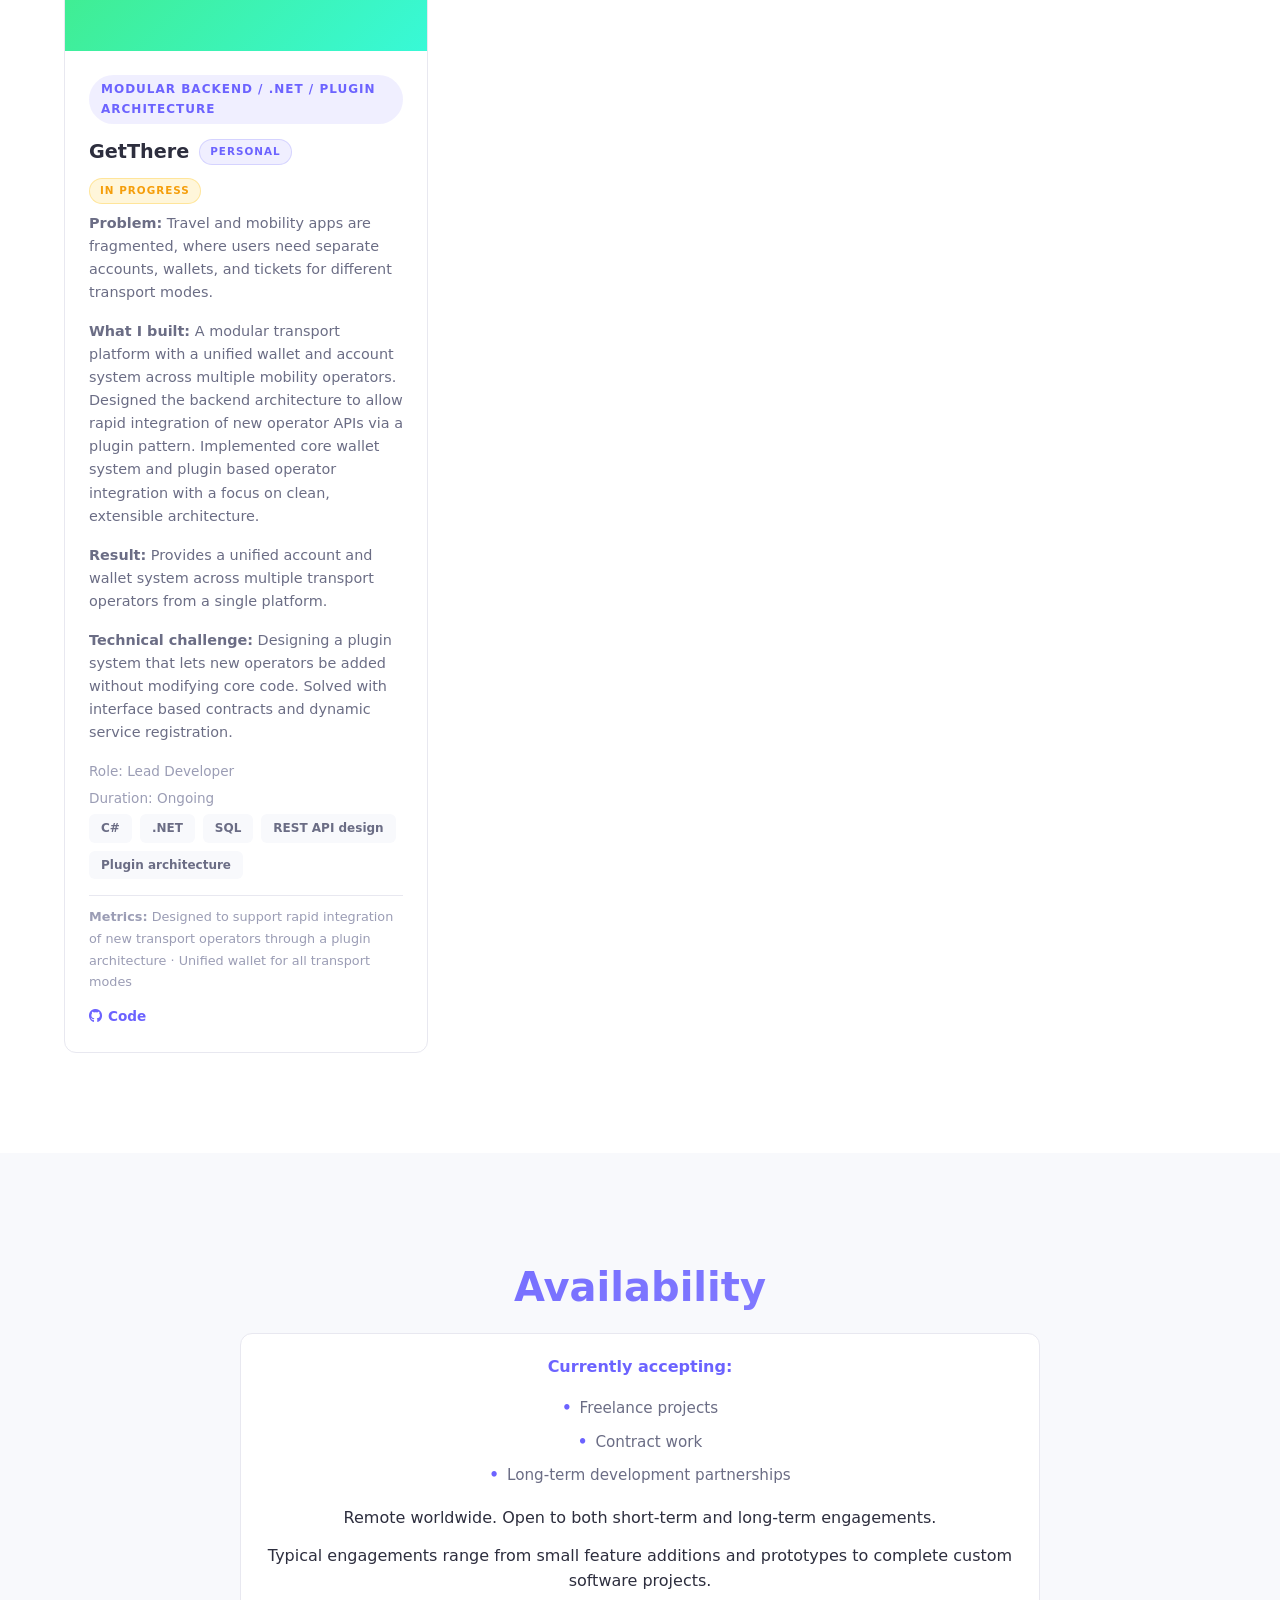
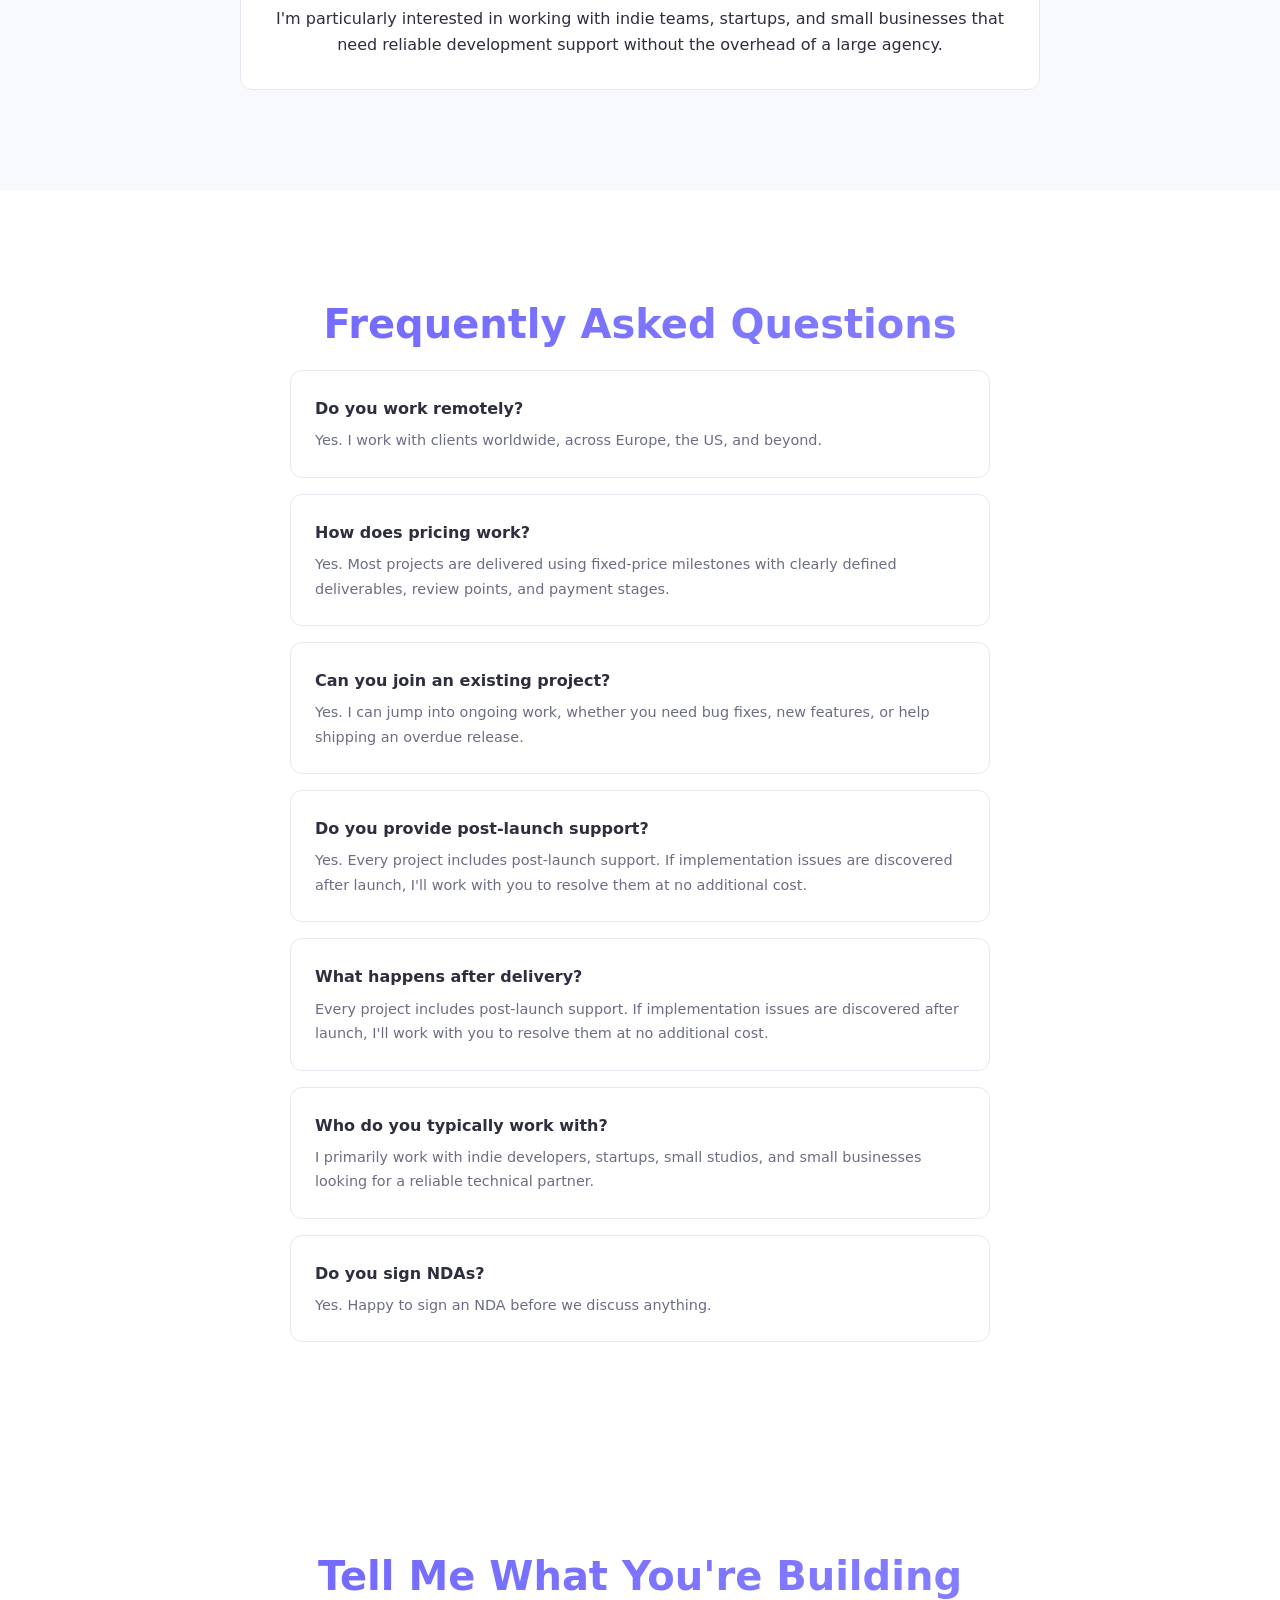
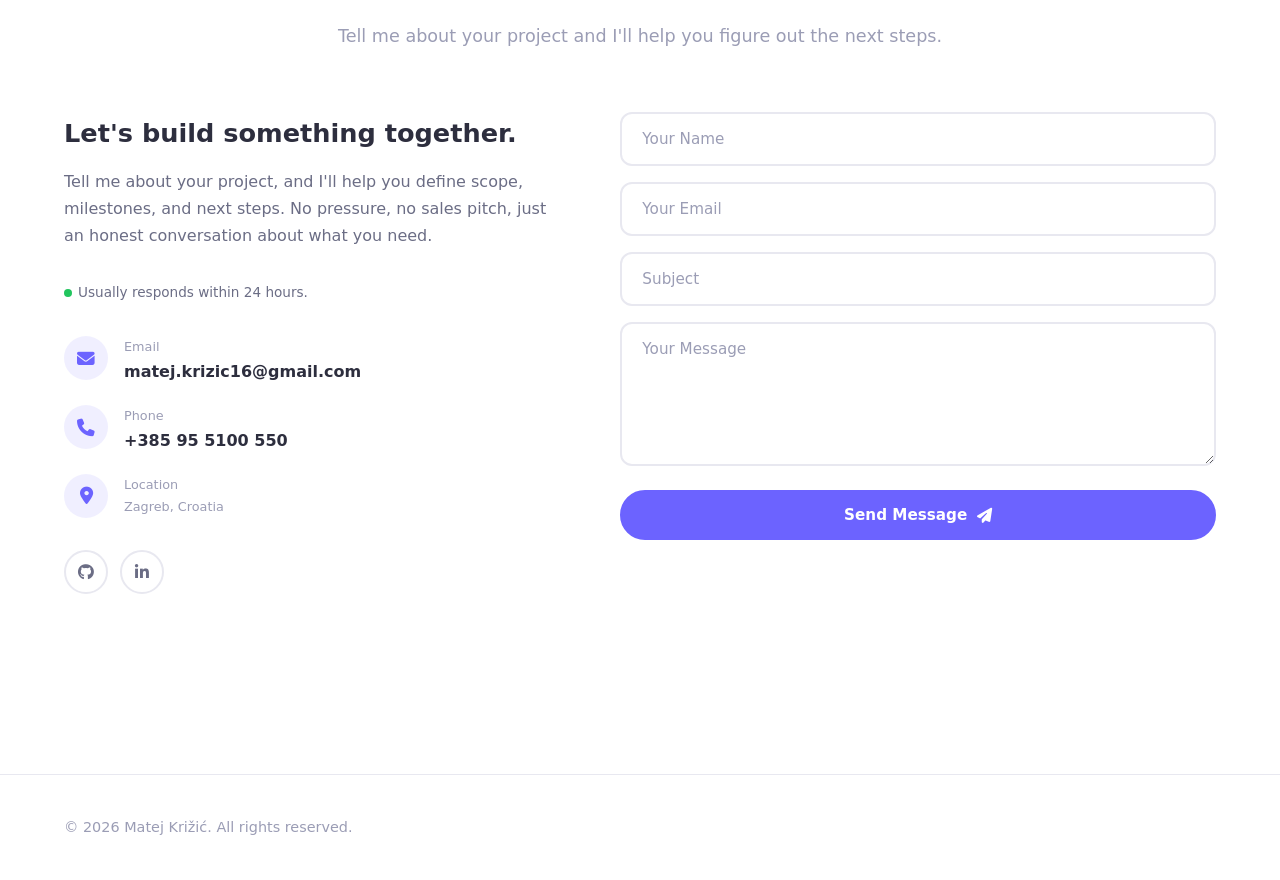
==== commit 1aacd813: "Normalize punctuation and copy across site Standardize wording and punctuation for consistency and r" ====
--- a/index.html
+++ b/index.html
@@ -47,7 +47,7 @@
         <span class="dynamic-text" id="dynamicText"></span>
         <span class="cursor">|</span>
       </div>
-      <p class="hero-desc">I help indie game developers, startups, and small businesses turn ideas into working software — from multiplayer games and backend APIs to custom business tools. Clear communication, fixed-price milestones, and support after delivery.</p>
+      <p class="hero-desc">I help indie game developers, startups, and small businesses turn ideas into working software, from multiplayer games and backend APIs to custom business tools. Clear communication, fixed-price milestones, and support after delivery.</p>
       <div class="hero-buttons">
         <a href="#contact" class="btn btn-primary">Start a Project</a>
         <a href="#projects" class="btn btn-outline">View My Work</a>
@@ -69,7 +69,7 @@
   <section id="about" class="section">
     <div class="container">
       <h2 class="section-title reveal">About Me</h2>
-      <p class="section-subtitle reveal">Your technical partner — not just another developer</p>
+      <p class="section-subtitle reveal">Your technical partner, not just another developer</p>
       <div class="about-grid">
         <div class="about-image reveal">
           <div class="about-img-placeholder">
@@ -78,7 +78,7 @@
           </div>
         </div>
         <div class="about-text reveal">
-          <p>I'm a developer who cares about your project succeeding — not just shipping code and walking away. I work with indie game studios, startups, and small businesses that need someone reliable to build multiplayer features, backend systems, or custom software from the ground up.</p>
+          <p>I'm a developer who cares about your project succeeding, not just shipping code and walking away. I work with indie game studios, startups, and small businesses that need someone reliable to build multiplayer features, backend systems, or custom software from the ground up.</p>
           <p>I've worked professionally with teams such as <strong>Byzantine Interactive</strong> and <strong>Repeat Games</strong>, helping build gameplay systems, multiplayer features, and production-ready software. I bring that same professionalism to every project, whether it's a prototype, a startup product, or a growing business. You work directly with me, not through sales reps or project managers.</p>
           <p>My approach is simple: clear communication, fixed-price milestones, and long-term support after delivery.</p>
         </div>
@@ -111,7 +111,7 @@
         <div class="why-card reveal">
           <i class="fas fa-handshake"></i>
           <h3>Reliable Partnership</h3>
-          <p>You work directly with me from start to finish. No sales team, no account managers, no handoffs — just one developer who knows your project inside out.</p>
+          <p>You work directly with me from start to finish. No sales team, no account managers, no handoffs, just one developer who knows your project inside out.</p>
         </div>
         <div class="why-card reveal">
           <i class="fas fa-file-invoice"></i>
@@ -216,7 +216,7 @@
         <div class="service-card reveal">
           <i class="fas fa-cogs"></i>
           <h3>Custom Software Solutions</h3>
-          <p>Internal tools, business automation, management platforms — tailored to how your team actually works.</p>
+          <p>Internal tools, business automation, management platforms tailored to how your team actually works.</p>
         </div>
         <div class="service-card reveal">
           <i class="fas fa-wrench"></i>
@@ -328,7 +328,7 @@
       <div class="contact-grid">
         <div class="contact-info reveal">
           <h3>Let's build something together.</h3>
-          <p>Tell me about your project, and I'll help you define scope, milestones, and next steps. No pressure, no sales pitch — just an honest conversation about what you need.</p>
+          <p>Tell me about your project, and I'll help you define scope, milestones, and next steps. No pressure, no sales pitch, just an honest conversation about what you need.</p>
           <p class="response-time">Usually responds within 24 hours.</p>
           <div class="contact-detail">
             <i class="fas fa-envelope"></i>
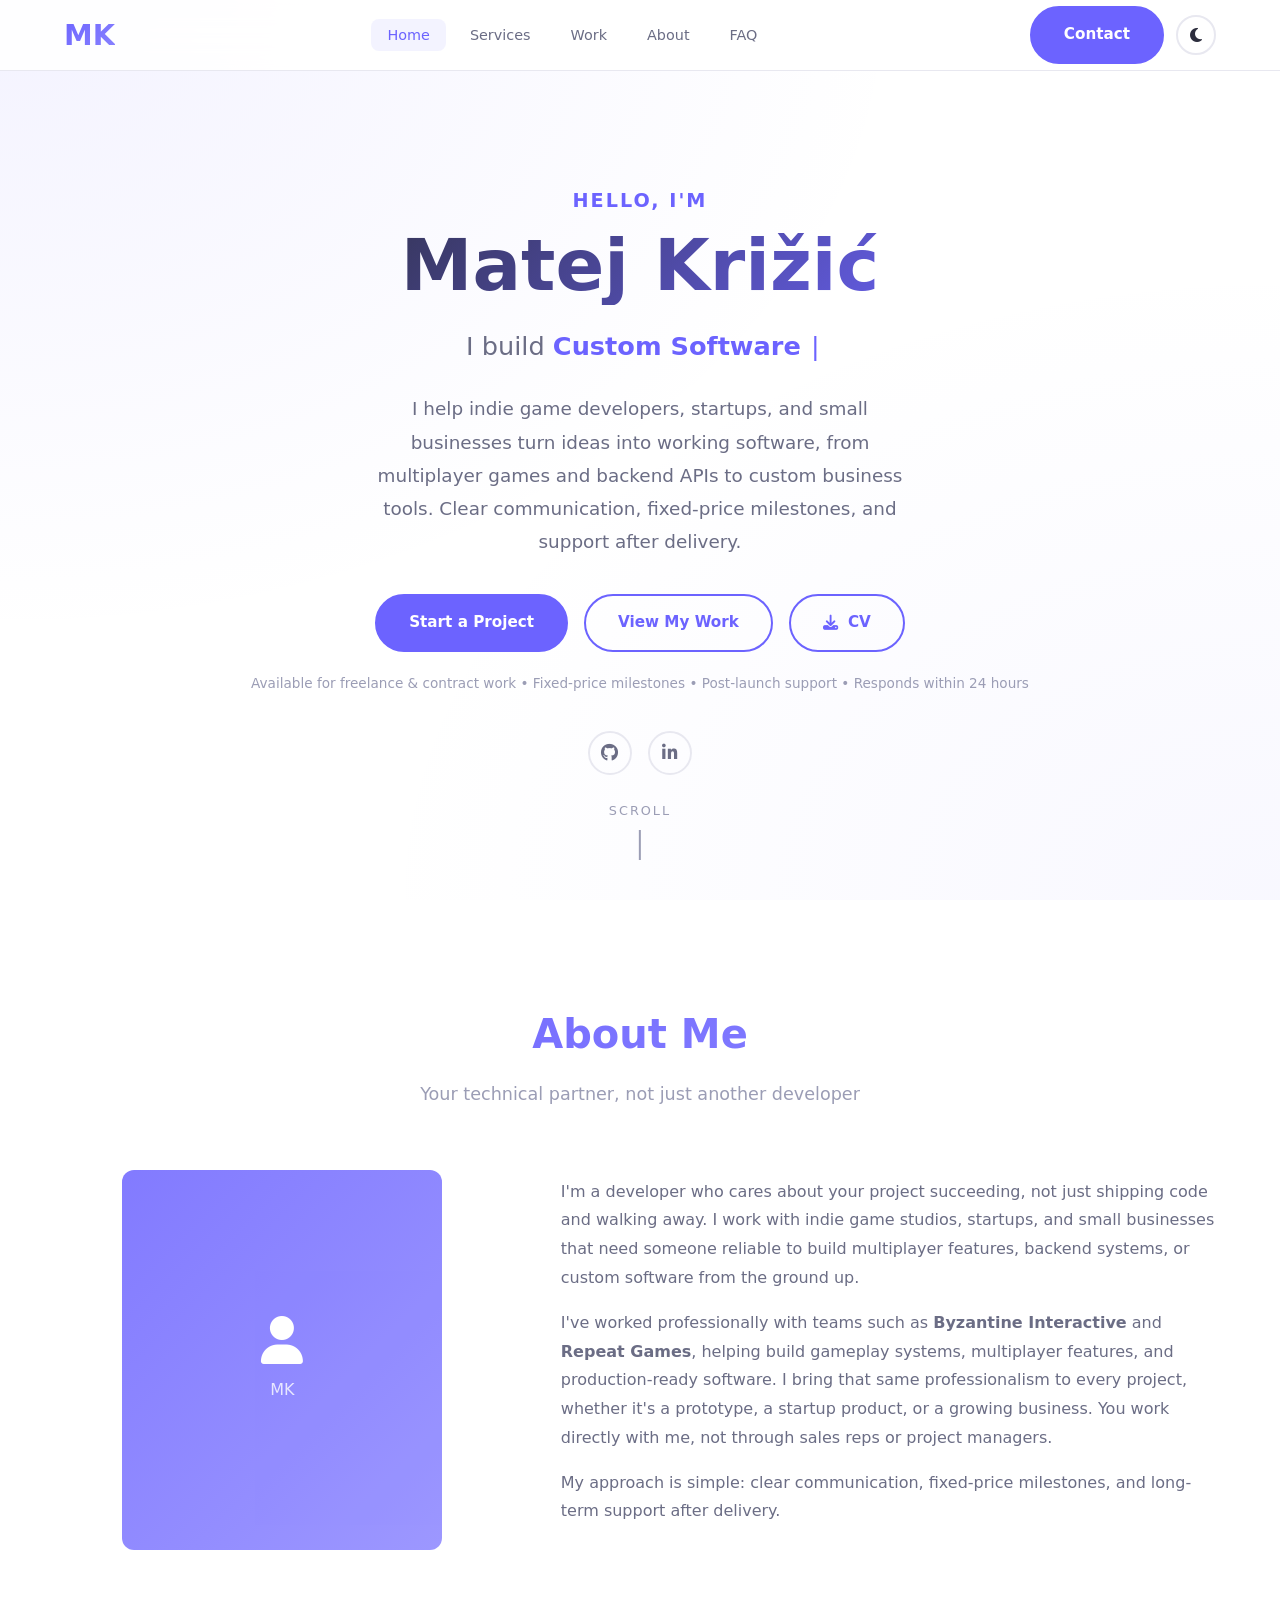
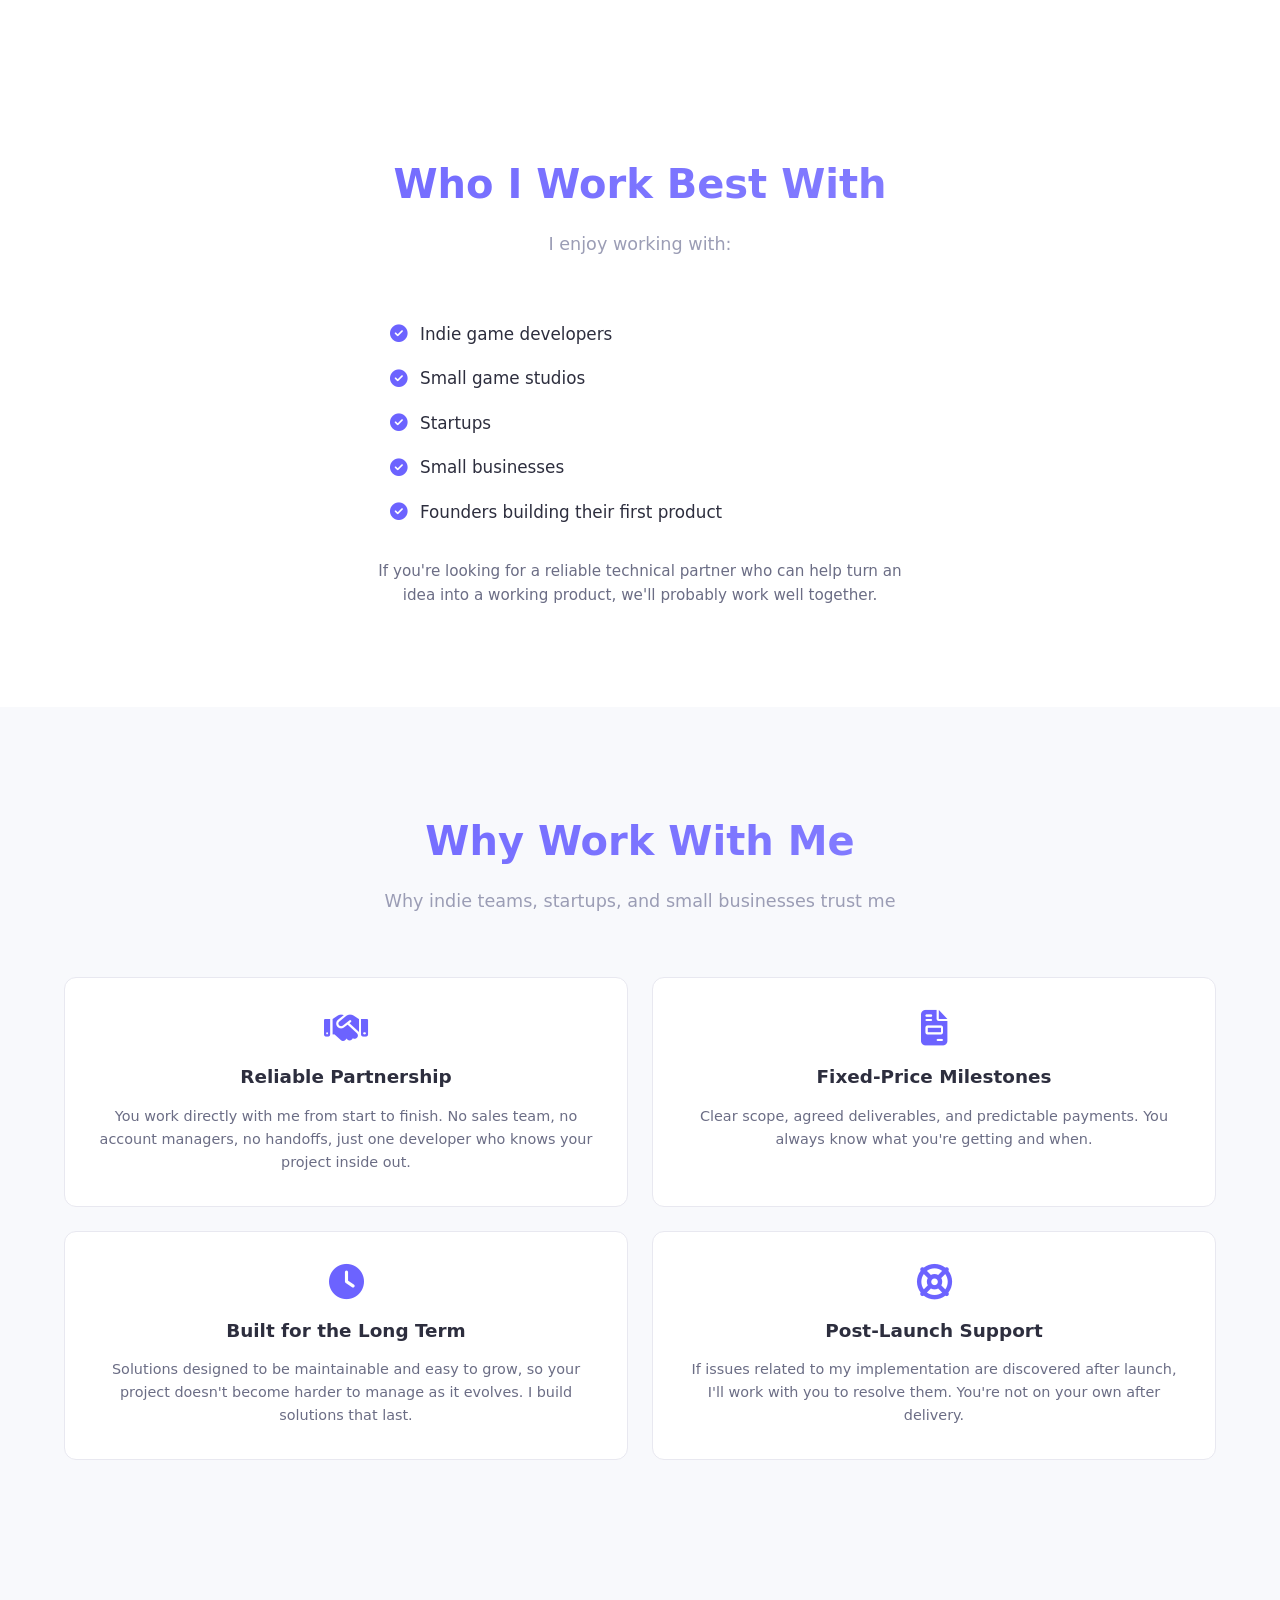
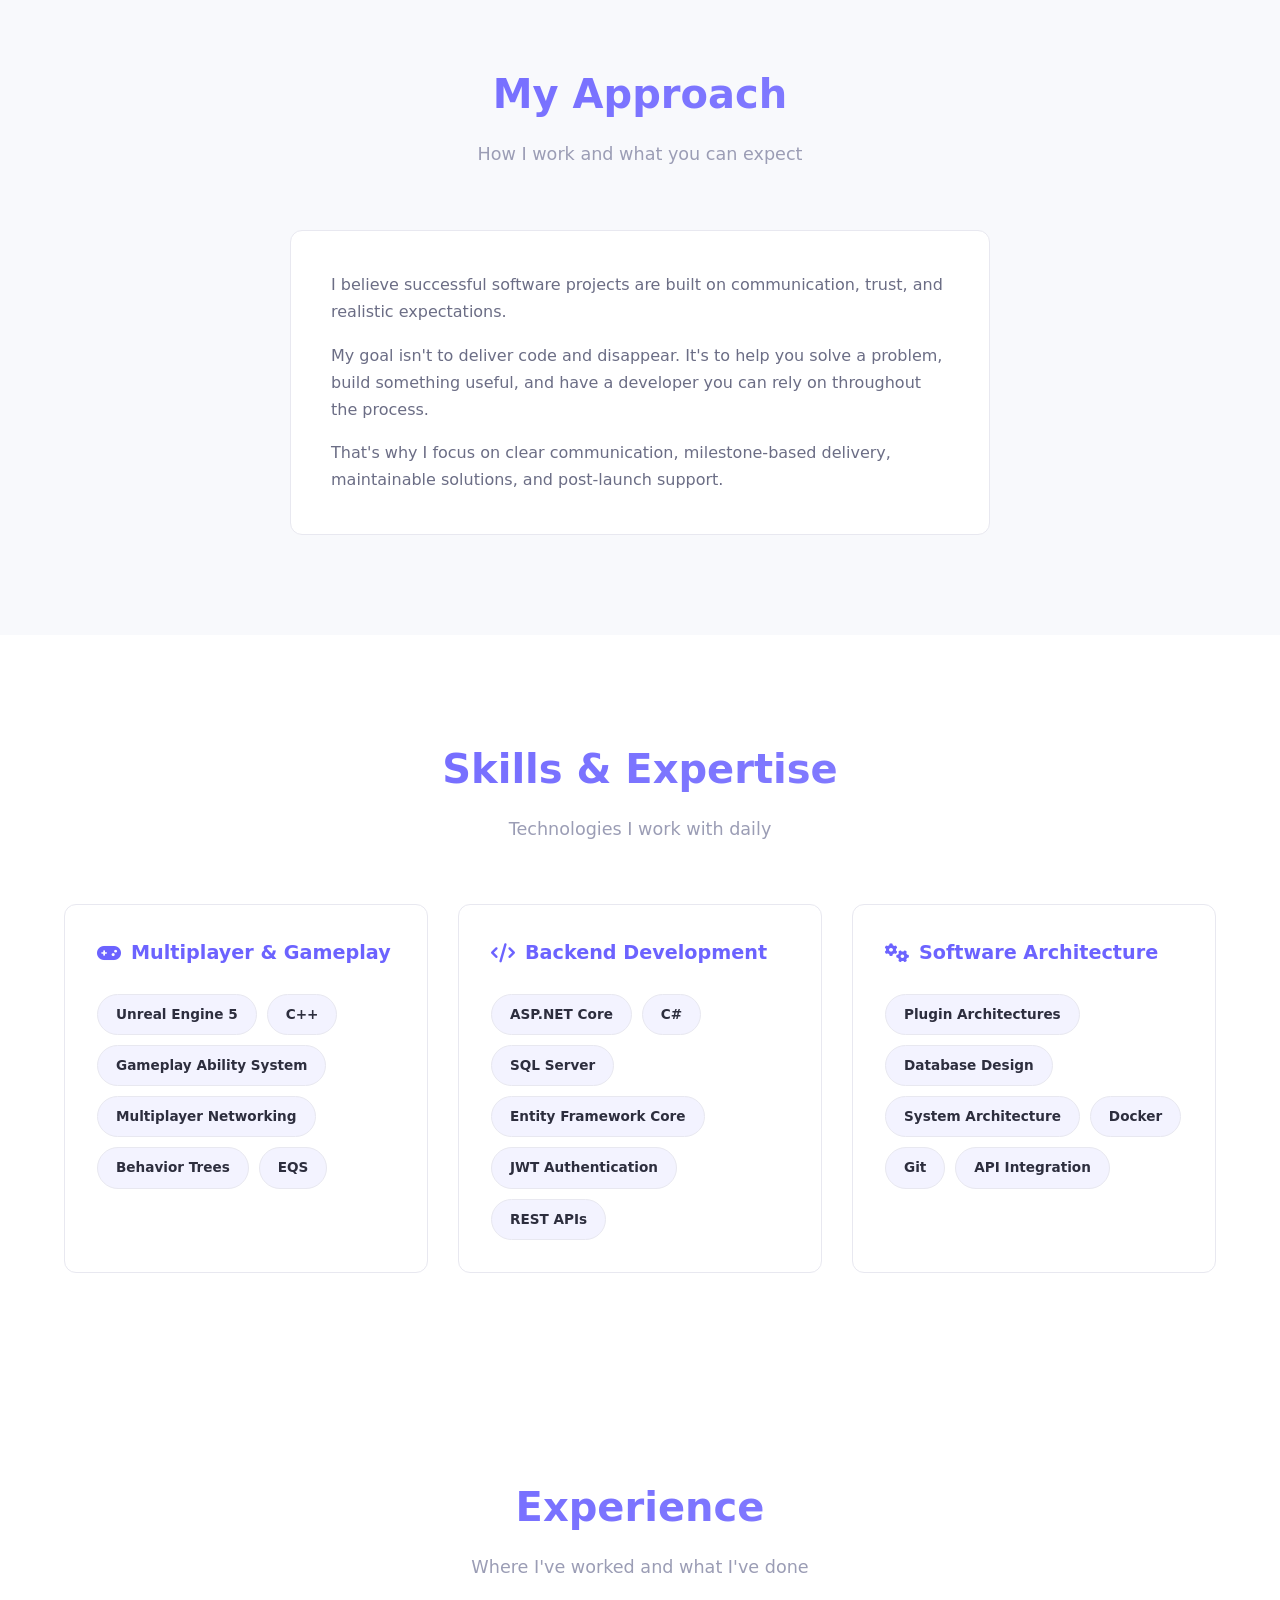
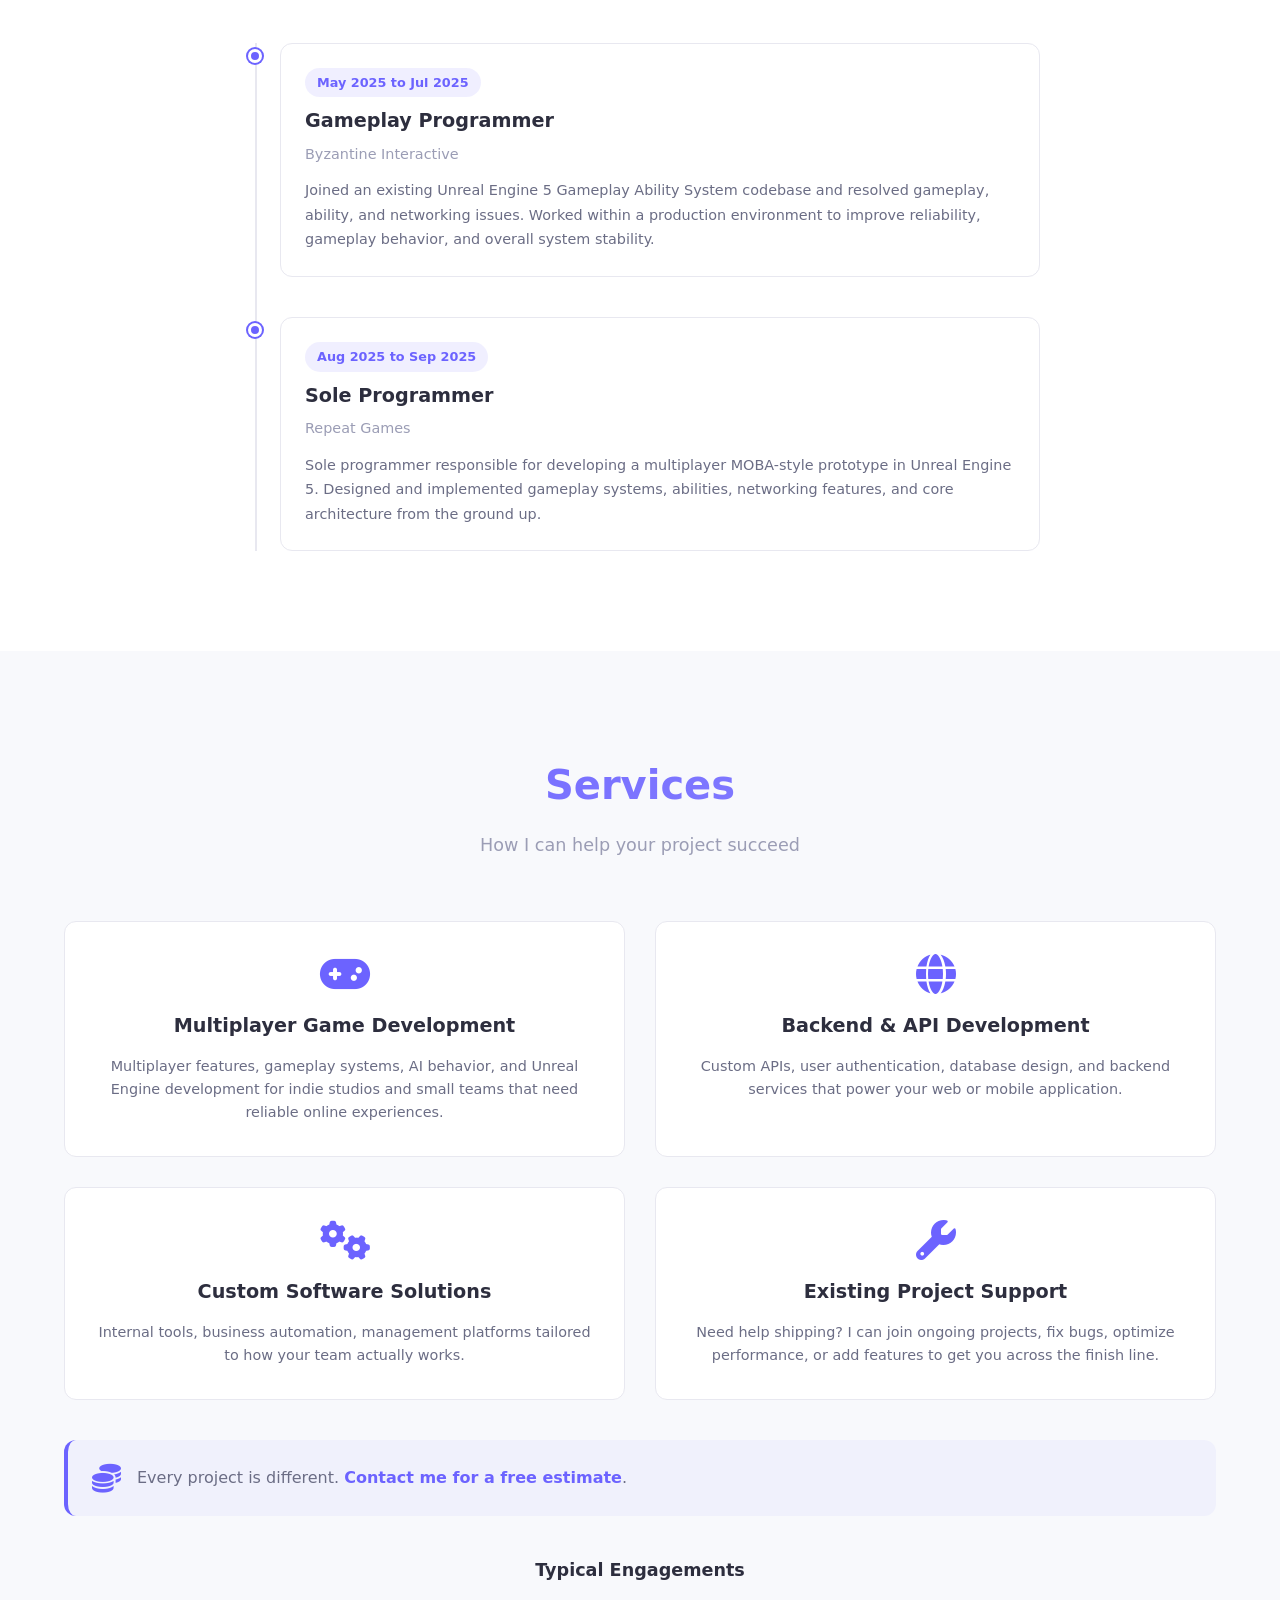
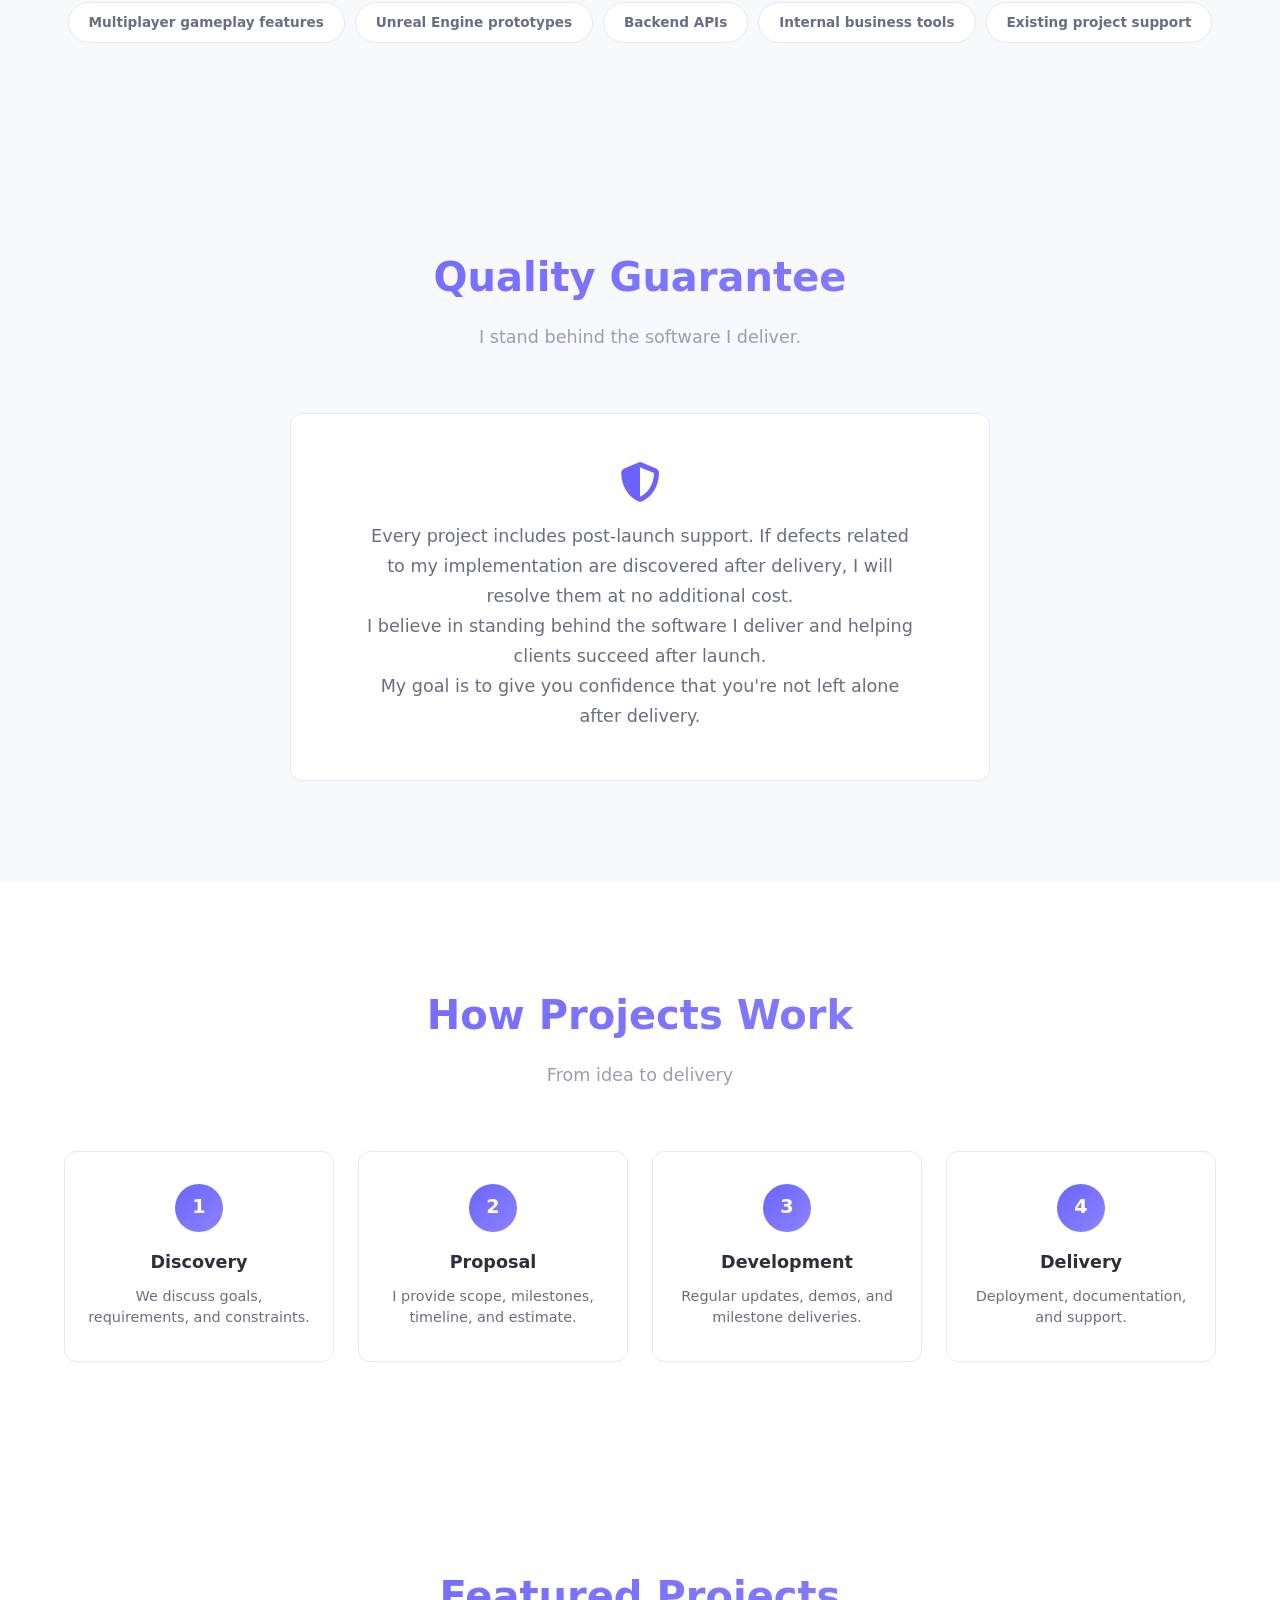
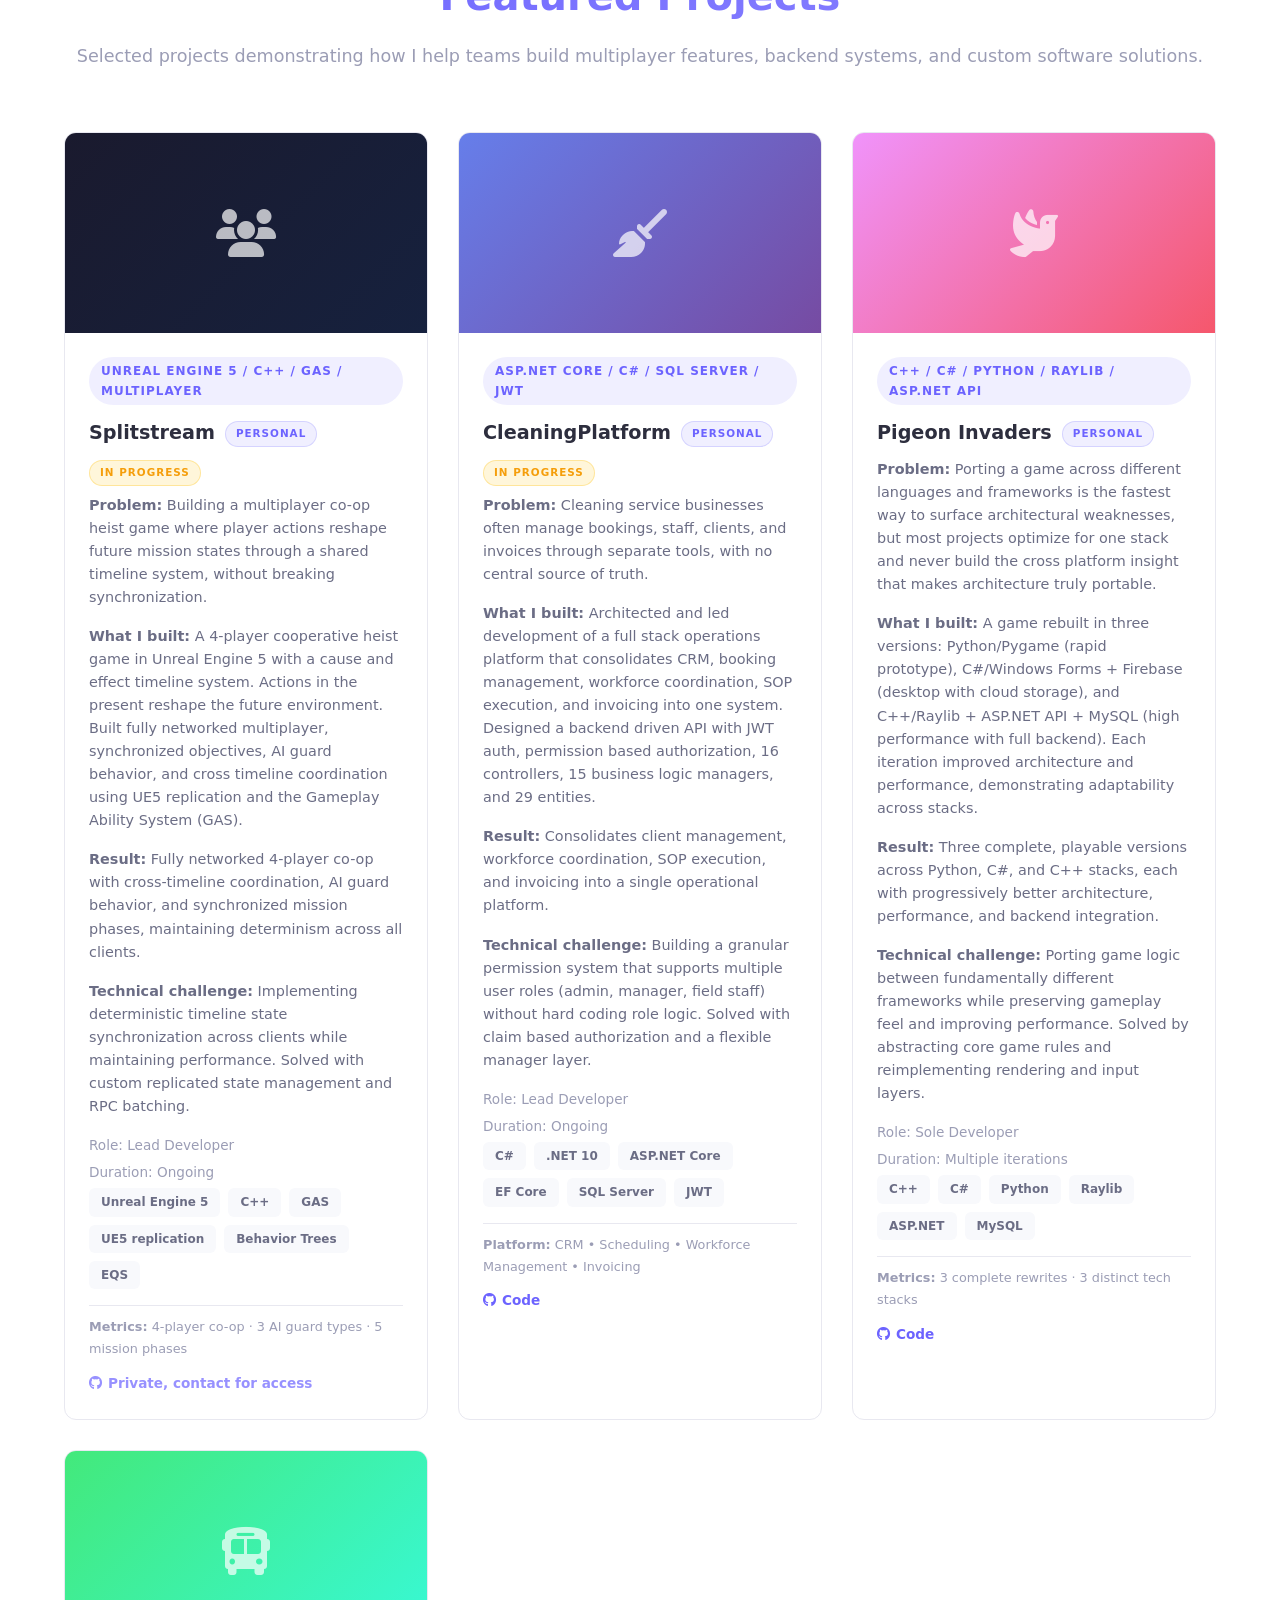
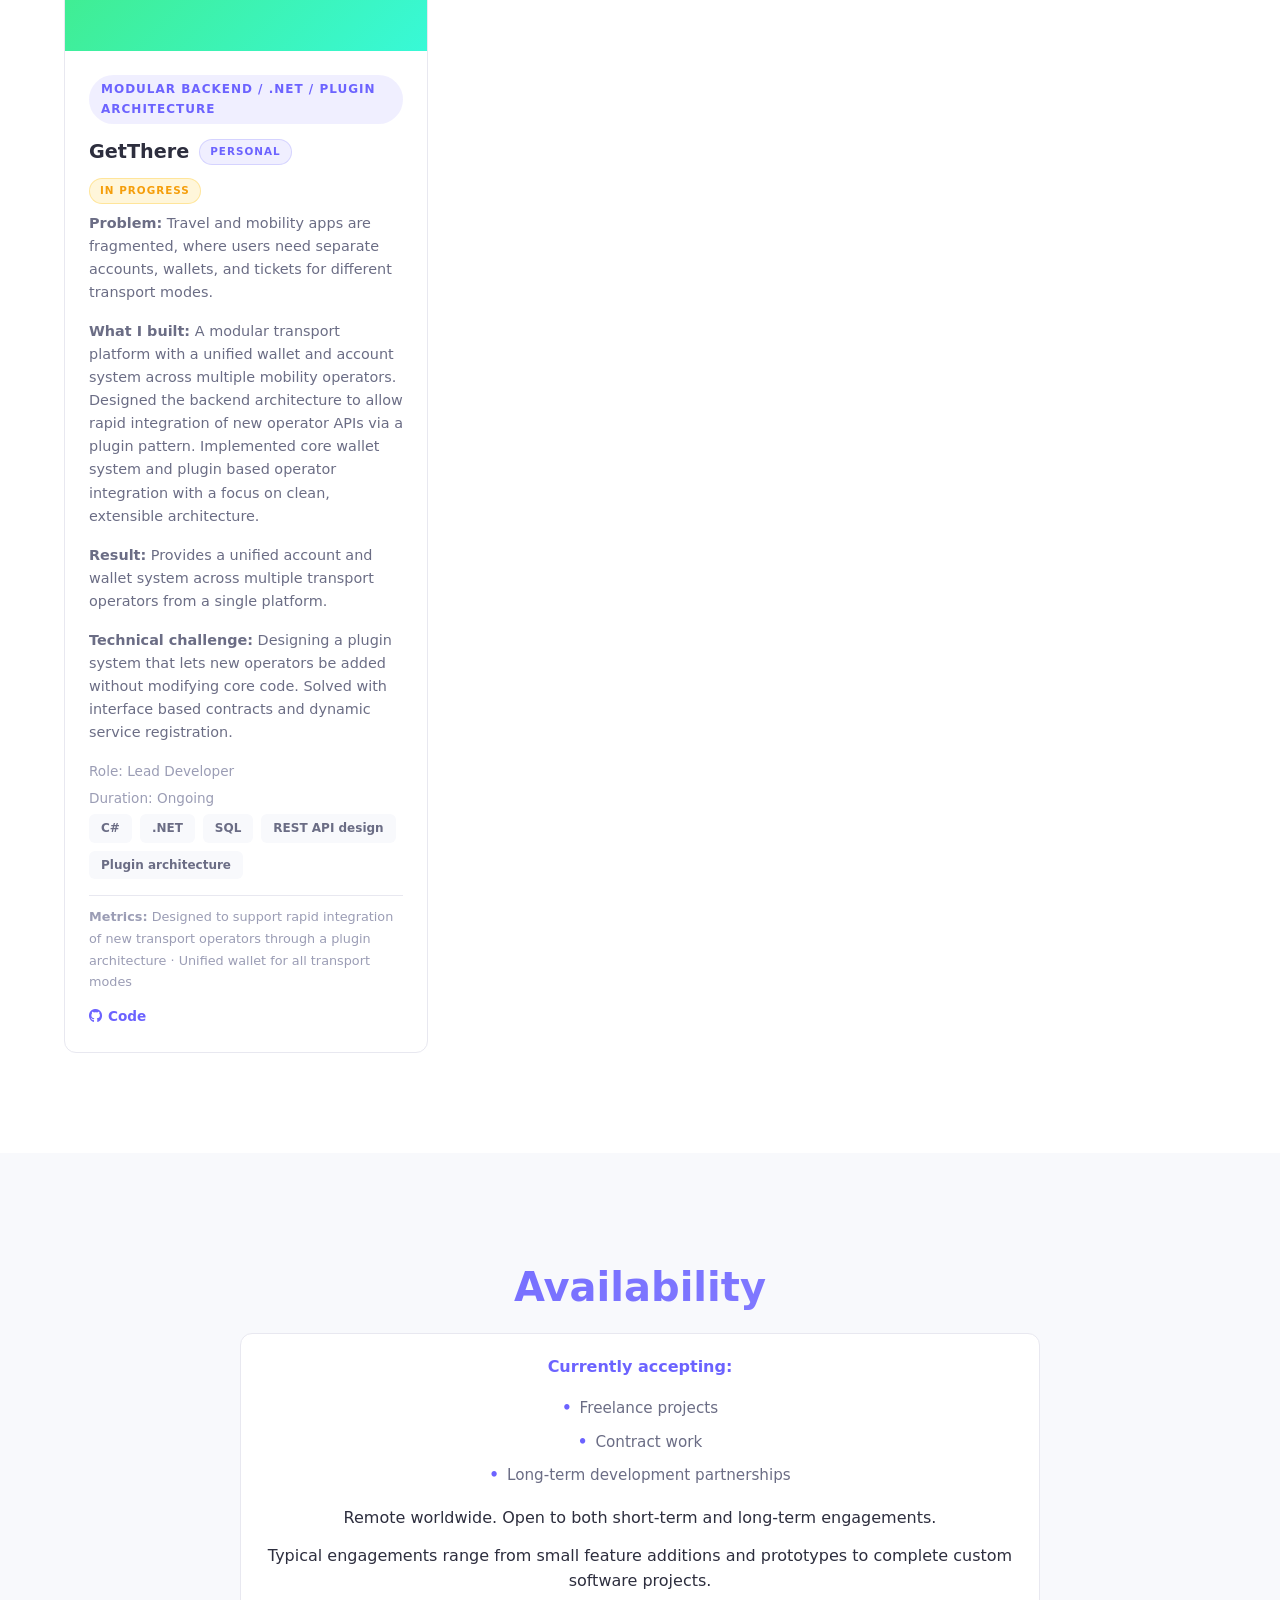
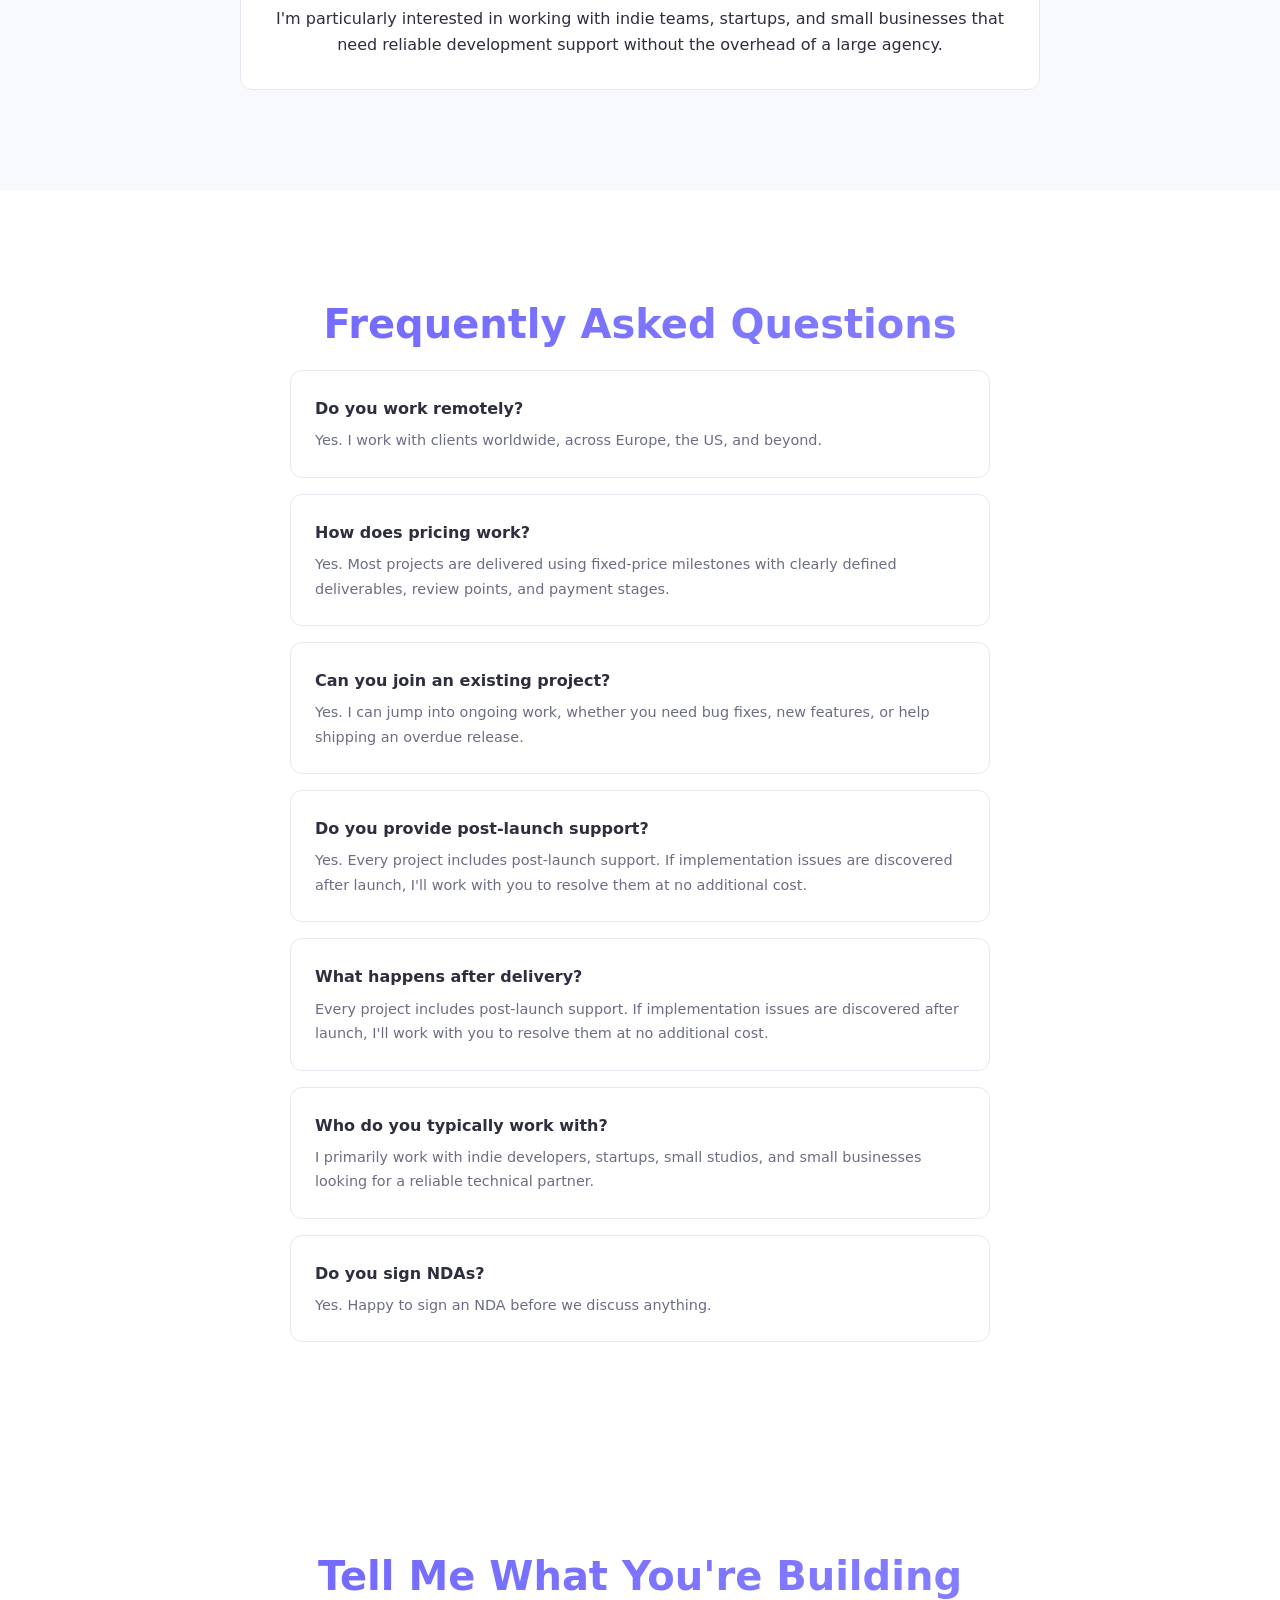
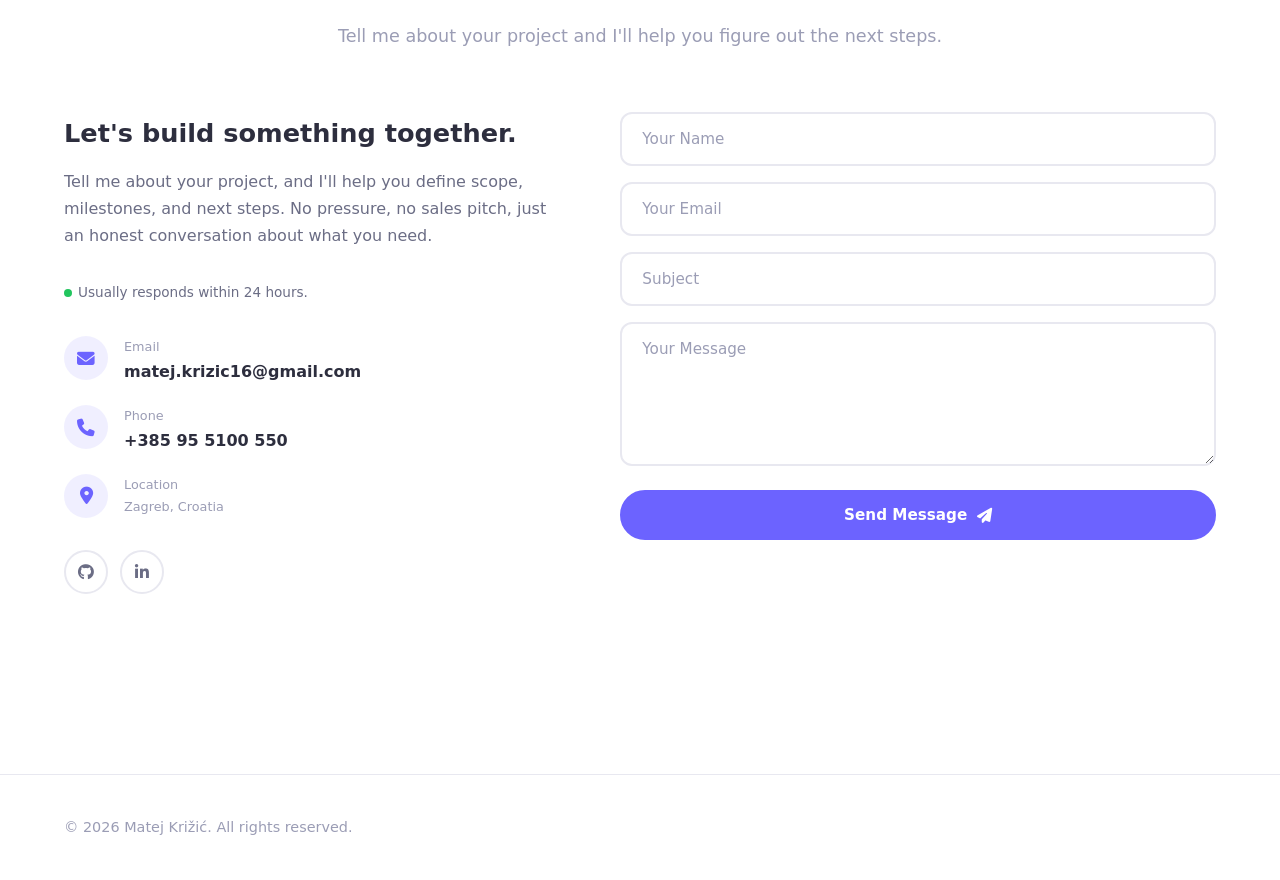
==== commit 4117844c: "Make Contact CTA responsive in navbar Rework navigation to surface a Contact CTA on both desktop and" ====
--- a/index.html
+++ b/index.html
@@ -14,18 +14,14 @@
       <a href="#" class="nav-logo">MK</a>
       <ul class="nav-menu" id="navMenu">
         <li><a href="#hero" class="nav-link active">Home</a></li>
+        <li><a href="#services" class="nav-link">Services</a></li>
+        <li><a href="#projects" class="nav-link">Work</a></li>
         <li><a href="#about" class="nav-link">About</a></li>
-        <li><a href="#skills" class="nav-link">Skills</a></li>
-        <li><a href="#experience" class="nav-link">Experience</a></li>
-        <li><a href="#services" class="nav-link">Services</a></li>
-        <li><a href="#guarantee" class="nav-link">Guarantee</a></li>
-        <li><a href="#process" class="nav-link">Process</a></li>
-        <li><a href="#projects" class="nav-link">Projects</a></li>
         <li><a href="#faq" class="nav-link">FAQ</a></li>
-        <li><a href="#availability" class="nav-link">Availability</a></li>
-        <li><a href="#contact" class="nav-link">Contact</a></li>
+        <li class="nav-cta-mobile"><a href="#contact" class="btn btn-primary">Contact</a></li>
       </ul>
       <div class="nav-actions">
+        <a href="#contact" class="btn btn-primary nav-cta-desktop">Contact</a>
         <button id="themeToggle" class="theme-toggle" aria-label="Toggle theme">
           <i class="fas fa-moon"></i>
         </button>
--- a/styles.css
+++ b/styles.css
@@ -233,6 +233,14 @@
   color: var(--primary);
 }
 
+.nav-cta-desktop {
+  display: inline-flex;
+}
+
+.nav-cta-mobile {
+  display: none;
+}
+
 .hamburger {
   display: none;
   background: none;
@@ -1430,6 +1438,21 @@
     font-size: 1rem;
   }
 
+  .nav-cta-desktop {
+    display: none;
+  }
+
+  .nav-cta-mobile {
+    display: block;
+    margin-top: 8px;
+    list-style: none;
+  }
+
+  .nav-cta-mobile .btn {
+    width: 100%;
+    text-align: center;
+  }
+
   .hamburger {
     display: flex;
   }
